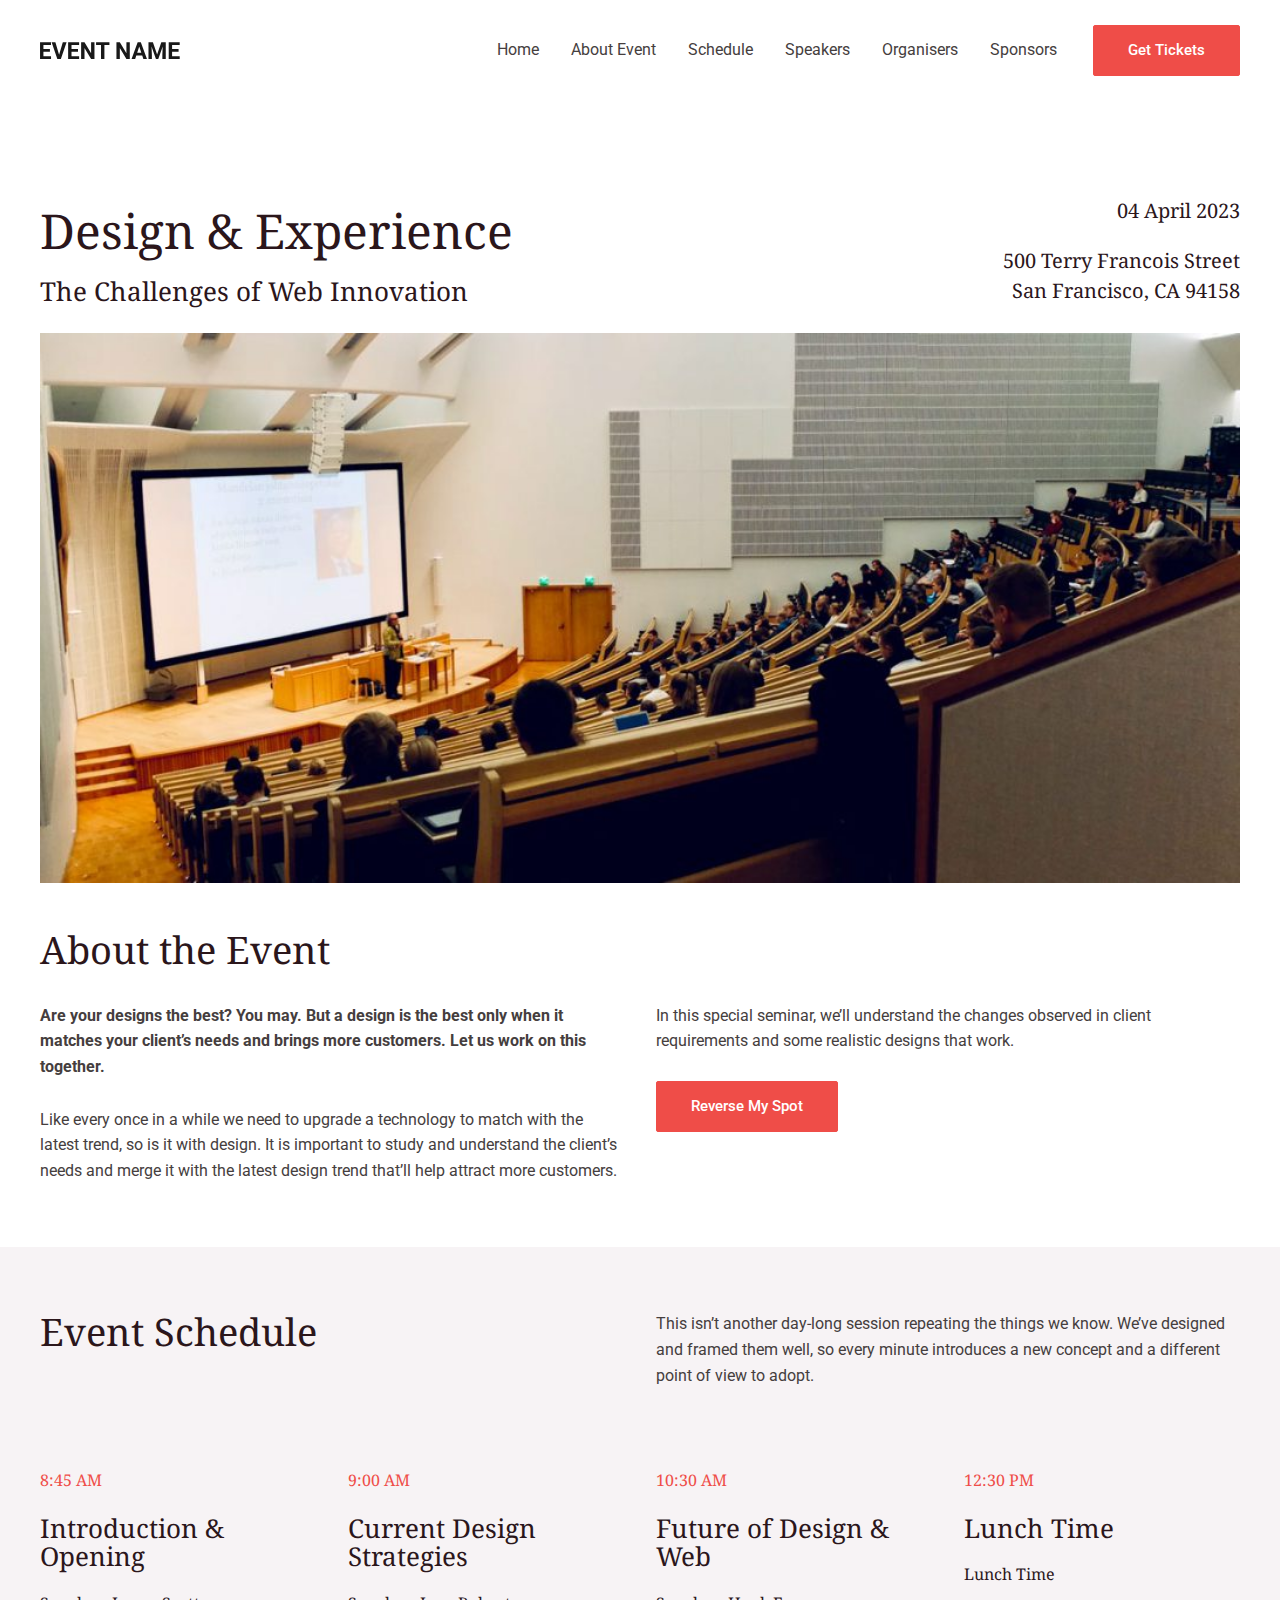
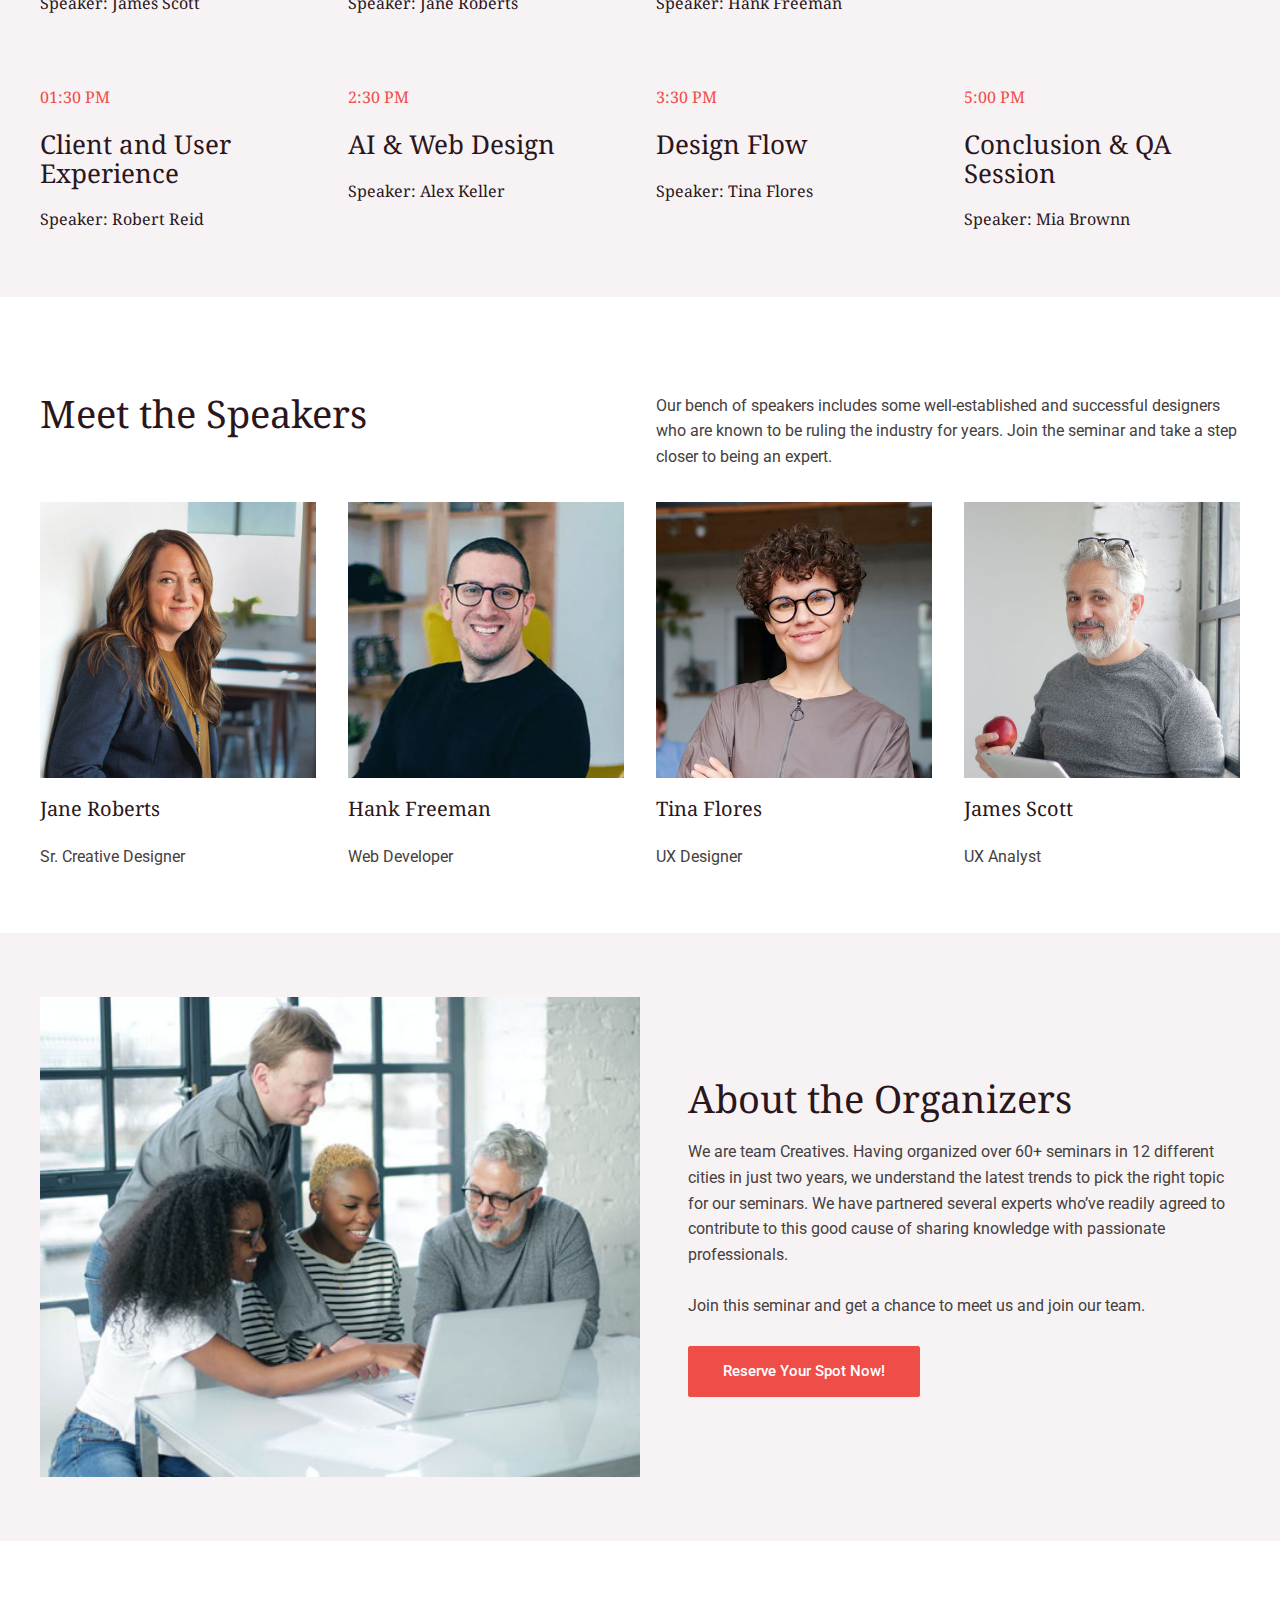
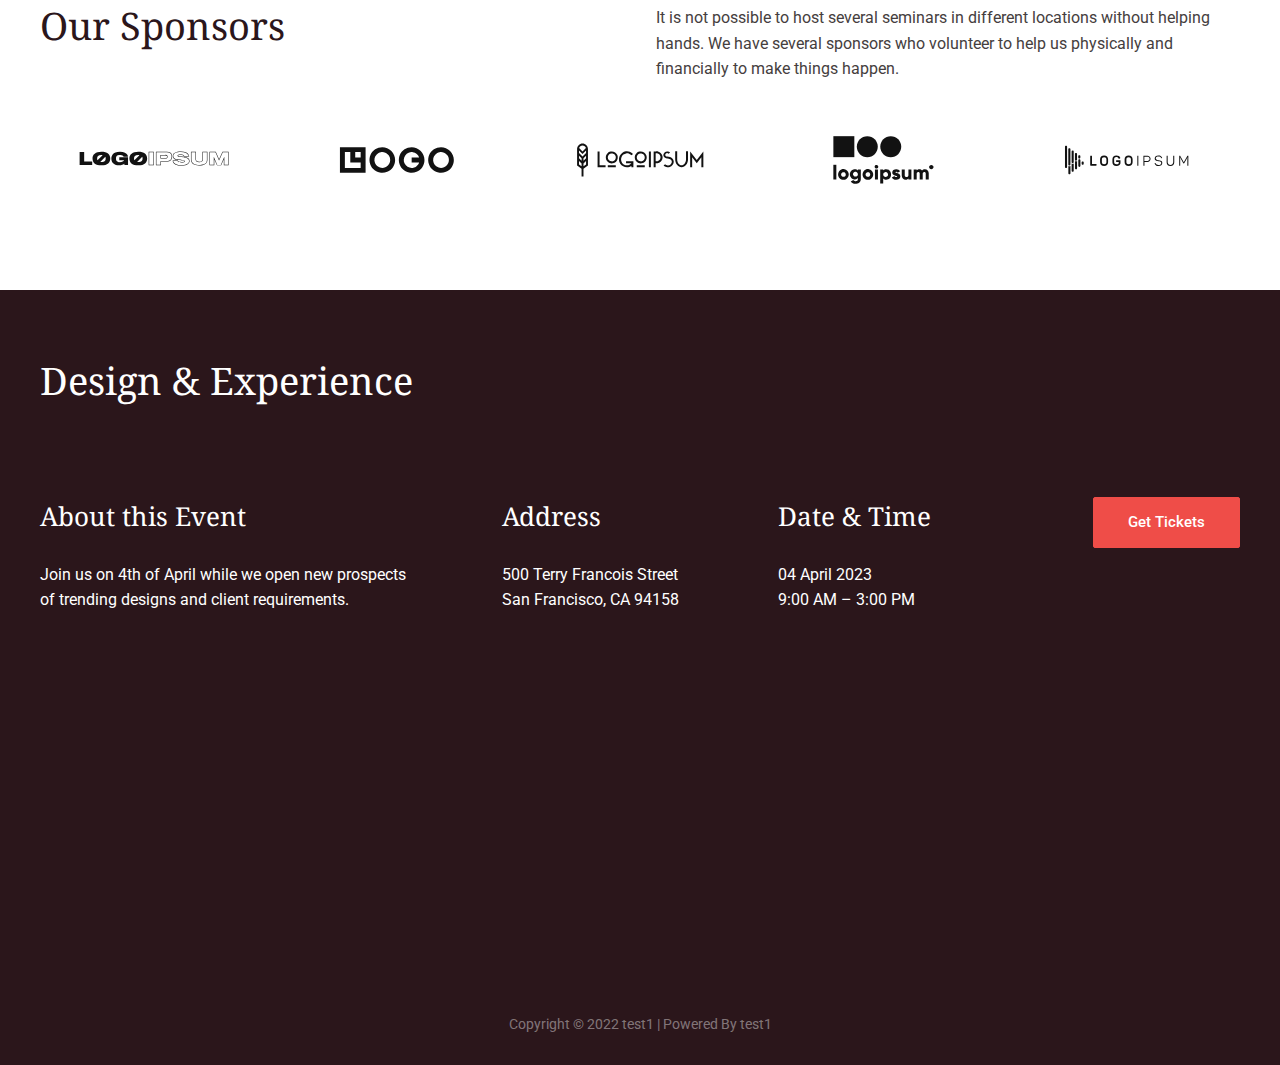
==== index.html @ 02862043 "CV page" ====
<!DOCTYPE html>
<html lang="zh-TW">
<head>
<meta charset="UTF-8">
<meta name="viewport" content="width=device-width, initial-scale=1">
<link rel="profile" href="https://gmpg.org/xfn/11">

<title>test1 &#8211; 全新的繁體中文 WordPress 網站</title>
<meta name="robots" content="max-image-preview:large">
<link rel="dns-prefetch" href="//fonts.googleapis.com">
<link rel="dns-prefetch" href="//s.w.org">
<link rel="alternate" type="application/rss+xml" title="訂閱《test1》&raquo; 資訊提供" href="https://aaanakin.github.io/CV/feed/">
<link rel="alternate" type="application/rss+xml" title="訂閱《test1》&raquo; 留言的資訊提供" href="https://aaanakin.github.io/CV/comments/feed/">
<script>
window._wpemojiSettings = {"baseUrl":"https:\/\/s.w.org\/images\/core\/emoji\/13.1.0\/72x72\/","ext":".png","svgUrl":"https:\/\/s.w.org\/images\/core\/emoji\/13.1.0\/svg\/","svgExt":".svg","source":{"concatemoji":"https:\/\/aaanakin.github.io\/CV\/wp-includes\/js\/wp-emoji-release.min.js?ver=5.9.3"}};
/*! This file is auto-generated */
!function(e,a,t){var n,r,o,i=a.createElement("canvas"),p=i.getContext&&i.getContext("2d");function s(e,t){var a=String.fromCharCode;p.clearRect(0,0,i.width,i.height),p.fillText(a.apply(this,e),0,0);e=i.toDataURL();return p.clearRect(0,0,i.width,i.height),p.fillText(a.apply(this,t),0,0),e===i.toDataURL()}function c(e){var t=a.createElement("script");t.src=e,t.defer=t.type="text/javascript",a.getElementsByTagName("head")[0].appendChild(t)}for(o=Array("flag","emoji"),t.supports={everything:!0,everythingExceptFlag:!0},r=0;r<o.length;r++)t.supports[o[r]]=function(e){if(!p||!p.fillText)return!1;switch(p.textBaseline="top",p.font="600 32px Arial",e){case"flag":return s([127987,65039,8205,9895,65039],[127987,65039,8203,9895,65039])?!1:!s([55356,56826,55356,56819],[55356,56826,8203,55356,56819])&&!s([55356,57332,56128,56423,56128,56418,56128,56421,56128,56430,56128,56423,56128,56447],[55356,57332,8203,56128,56423,8203,56128,56418,8203,56128,56421,8203,56128,56430,8203,56128,56423,8203,56128,56447]);case"emoji":return!s([10084,65039,8205,55357,56613],[10084,65039,8203,55357,56613])}return!1}(o[r]),t.supports.everything=t.supports.everything&&t.supports[o[r]],"flag"!==o[r]&&(t.supports.everythingExceptFlag=t.supports.everythingExceptFlag&&t.supports[o[r]]);t.supports.everythingExceptFlag=t.supports.everythingExceptFlag&&!t.supports.flag,t.DOMReady=!1,t.readyCallback=function(){t.DOMReady=!0},t.supports.everything||(n=function(){t.readyCallback()},a.addEventListener?(a.addEventListener("DOMContentLoaded",n,!1),e.addEventListener("load",n,!1)):(e.attachEvent("onload",n),a.attachEvent("onreadystatechange",function(){"complete"===a.readyState&&t.readyCallback()})),(n=t.source||{}).concatemoji?c(n.concatemoji):n.wpemoji&&n.twemoji&&(c(n.twemoji),c(n.wpemoji)))}(window,document,window._wpemojiSettings);
</script>
<style>img.wp-smiley,
img.emoji {
	display: inline !important;
	border: none !important;
	box-shadow: none !important;
	height: 1em !important;
	width: 1em !important;
	margin: 0 0.07em !important;
	vertical-align: -0.1em !important;
	background: none !important;
	padding: 0 !important;
}</style>
	<link rel="stylesheet" id="astra-theme-css-css" href="https://aaanakin.github.io/CV/wp-content/themes/astra/assets/css/minified/main.min.css?ver=3.7.9" media="all">
<style id="astra-theme-css-inline-css">html{font-size:100%;}a,.page-title{color:var(--ast-global-color-0);}a:hover,a:focus{color:var(--ast-global-color-1);}body,button,input,select,textarea,.ast-button,.ast-custom-button{font-family:'Roboto',sans-serif;font-weight:400;font-size:16px;font-size:1rem;line-height:1.6;}blockquote{color:var(--ast-global-color-3);}p,.entry-content p{margin-bottom:1.7em;}h1,.entry-content h1,h2,.entry-content h2,h3,.entry-content h3,h4,.entry-content h4,h5,.entry-content h5,h6,.entry-content h6,.site-title,.site-title a{font-family:'Noto Serif',serif;font-weight:400;}.site-title{font-size:26px;font-size:1.625rem;display:none;}header .custom-logo-link img{max-width:140px;}.astra-logo-svg{width:140px;}.ast-archive-description .ast-archive-title{font-size:40px;font-size:2.5rem;}.site-header .site-description{font-size:15px;font-size:0.9375rem;display:none;}.entry-title{font-size:30px;font-size:1.875rem;}h1,.entry-content h1{font-size:48px;font-size:3rem;font-family:'Noto Serif',serif;line-height:1.1;}h2,.entry-content h2{font-size:38px;font-size:2.375rem;font-family:'Noto Serif',serif;line-height:1.1;}h3,.entry-content h3{font-size:26px;font-size:1.625rem;font-family:'Noto Serif',serif;line-height:1.1;}h4,.entry-content h4{font-size:20px;font-size:1.25rem;font-family:'Noto Serif',serif;}h5,.entry-content h5{font-size:16px;font-size:1rem;font-family:'Noto Serif',serif;}h6,.entry-content h6{font-size:12px;font-size:0.75rem;font-family:'Noto Serif',serif;}.ast-single-post .entry-title,.page-title{font-size:30px;font-size:1.875rem;}::selection{background-color:var(--ast-global-color-0);color:#ffffff;}body,h1,.entry-title a,.entry-content h1,h2,.entry-content h2,h3,.entry-content h3,h4,.entry-content h4,h5,.entry-content h5,h6,.entry-content h6{color:var(--ast-global-color-3);}.tagcloud a:hover,.tagcloud a:focus,.tagcloud a.current-item{color:#ffffff;border-color:var(--ast-global-color-0);background-color:var(--ast-global-color-0);}input:focus,input[type="text"]:focus,input[type="email"]:focus,input[type="url"]:focus,input[type="password"]:focus,input[type="reset"]:focus,input[type="search"]:focus,textarea:focus{border-color:var(--ast-global-color-0);}input[type="radio"]:checked,input[type=reset],input[type="checkbox"]:checked,input[type="checkbox"]:hover:checked,input[type="checkbox"]:focus:checked,input[type=range]::-webkit-slider-thumb{border-color:var(--ast-global-color-0);background-color:var(--ast-global-color-0);box-shadow:none;}.site-footer a:hover + .post-count,.site-footer a:focus + .post-count{background:var(--ast-global-color-0);border-color:var(--ast-global-color-0);}.single .nav-links .nav-previous,.single .nav-links .nav-next{color:var(--ast-global-color-0);}.entry-meta,.entry-meta *{line-height:1.45;color:var(--ast-global-color-0);}.entry-meta a:hover,.entry-meta a:hover *,.entry-meta a:focus,.entry-meta a:focus *,.page-links > .page-link,.page-links .page-link:hover,.post-navigation a:hover{color:var(--ast-global-color-1);}#cat option,.secondary .calendar_wrap thead a,.secondary .calendar_wrap thead a:visited{color:var(--ast-global-color-0);}.secondary .calendar_wrap #today,.ast-progress-val span{background:var(--ast-global-color-0);}.secondary a:hover + .post-count,.secondary a:focus + .post-count{background:var(--ast-global-color-0);border-color:var(--ast-global-color-0);}.calendar_wrap #today > a{color:#ffffff;}.page-links .page-link,.single .post-navigation a{color:var(--ast-global-color-0);}.widget-title{font-size:22px;font-size:1.375rem;color:var(--ast-global-color-3);}.site-logo-img img{ transition:all 0.2s linear;}@media (max-width:921px){#ast-desktop-header{display:none;}}@media (min-width:921px){#ast-mobile-header{display:none;}}.wp-block-buttons.aligncenter{justify-content:center;}@media (min-width:1200px){.wp-block-group .has-background{padding:20px;}}@media (min-width:1200px){.ast-no-sidebar.ast-separate-container .entry-content .wp-block-group.alignwide,.ast-no-sidebar.ast-separate-container .entry-content .wp-block-cover.alignwide{margin-left:-20px;margin-right:-20px;padding-left:20px;padding-right:20px;}.ast-no-sidebar.ast-separate-container .entry-content .wp-block-cover.alignfull,.ast-no-sidebar.ast-separate-container .entry-content .wp-block-group.alignfull{margin-left:-6.67em;margin-right:-6.67em;padding-left:6.67em;padding-right:6.67em;}}@media (min-width:1200px){.wp-block-cover-image.alignwide .wp-block-cover__inner-container,.wp-block-cover.alignwide .wp-block-cover__inner-container,.wp-block-cover-image.alignfull .wp-block-cover__inner-container,.wp-block-cover.alignfull .wp-block-cover__inner-container{width:100%;}}.ast-plain-container.ast-no-sidebar #primary{margin-top:0;margin-bottom:0;}@media (max-width:921px){.ast-theme-transparent-header #primary,.ast-theme-transparent-header #secondary{padding:0;}}.wp-block-columns{margin-bottom:unset;}.wp-block-image.size-full{margin:2rem 0;}.wp-block-separator.has-background{padding:0;}.wp-block-gallery{margin-bottom:1.6em;}.wp-block-group{padding-top:4em;padding-bottom:4em;}.wp-block-group__inner-container .wp-block-columns:last-child,.wp-block-group__inner-container :last-child,.wp-block-table table{margin-bottom:0;}.blocks-gallery-grid{width:100%;}.wp-block-navigation-link__content{padding:5px 0;}.wp-block-group .wp-block-group .has-text-align-center,.wp-block-group .wp-block-column .has-text-align-center{max-width:100%;}.has-text-align-center{margin:0 auto;}@media (min-width:1200px){.wp-block-cover__inner-container,.alignwide .wp-block-group__inner-container,.alignfull .wp-block-group__inner-container{max-width:1200px;margin:0 auto;}.wp-block-group.alignnone,.wp-block-group.aligncenter,.wp-block-group.alignleft,.wp-block-group.alignright,.wp-block-group.alignwide,.wp-block-columns.alignwide{margin:2rem 0 1rem 0;}}@media (max-width:1200px){.wp-block-group{padding:3em;}.wp-block-group .wp-block-group{padding:1.5em;}.wp-block-columns,.wp-block-column{margin:1rem 0;}}@media (min-width:921px){.wp-block-columns .wp-block-group{padding:2em;}}@media (max-width:544px){.wp-block-cover-image .wp-block-cover__inner-container,.wp-block-cover .wp-block-cover__inner-container{width:unset;}.wp-block-cover,.wp-block-cover-image{padding:2em 0;}.wp-block-group,.wp-block-cover{padding:2em;}.wp-block-media-text__media img,.wp-block-media-text__media video{width:unset;max-width:100%;}.wp-block-media-text.has-background .wp-block-media-text__content{padding:1em;}}@media (max-width:921px){.ast-plain-container.ast-no-sidebar #primary{padding:0;}}@media (min-width:544px){.entry-content .wp-block-media-text.has-media-on-the-right .wp-block-media-text__content{padding:0 8% 0 0;}.entry-content .wp-block-media-text .wp-block-media-text__content{padding:0 0 0 8%;}.ast-plain-container .site-content .entry-content .has-custom-content-position.is-position-bottom-left > *,.ast-plain-container .site-content .entry-content .has-custom-content-position.is-position-bottom-right > *,.ast-plain-container .site-content .entry-content .has-custom-content-position.is-position-top-left > *,.ast-plain-container .site-content .entry-content .has-custom-content-position.is-position-top-right > *,.ast-plain-container .site-content .entry-content .has-custom-content-position.is-position-center-right > *,.ast-plain-container .site-content .entry-content .has-custom-content-position.is-position-center-left > *{margin:0;}}@media (max-width:544px){.entry-content .wp-block-media-text .wp-block-media-text__content{padding:8% 0;}.wp-block-media-text .wp-block-media-text__media img{width:auto;max-width:100%;}}.wp-block-button.is-style-outline .wp-block-button__link{border-color:var(--ast-global-color-0);border-top-width:1px;border-right-width:1px;border-bottom-width:1px;border-left-width:1px;}.wp-block-button.is-style-outline > .wp-block-button__link:not(.has-text-color),.wp-block-button.wp-block-button__link.is-style-outline:not(.has-text-color){color:var(--ast-global-color-0);}.wp-block-button.is-style-outline .wp-block-button__link:hover,.wp-block-button.is-style-outline .wp-block-button__link:focus{color:var(--ast-global-color-5) !important;background-color:var(--ast-global-color-1);border-color:var(--ast-global-color-1);}.post-page-numbers.current .page-link,.ast-pagination .page-numbers.current{color:#ffffff;border-color:var(--ast-global-color-0);background-color:var(--ast-global-color-0);border-radius:2px;}@media (min-width:544px){.entry-content > .alignleft{margin-right:20px;}.entry-content > .alignright{margin-left:20px;}}.wp-block-button.is-style-outline .wp-block-button__link{border-top-width:1px;border-right-width:1px;border-bottom-width:1px;border-left-width:1px;}@media (max-width:921px){.ast-separate-container .ast-article-post,.ast-separate-container .ast-article-single{padding:1.5em 2.14em;}.ast-separate-container #primary,.ast-separate-container #secondary{padding:1.5em 0;}#primary,#secondary{padding:1.5em 0;margin:0;}.ast-left-sidebar #content > .ast-container{display:flex;flex-direction:column-reverse;width:100%;}.ast-author-box img.avatar{margin:20px 0 0 0;}}@media (min-width:922px){.ast-separate-container.ast-right-sidebar #primary,.ast-separate-container.ast-left-sidebar #primary{border:0;}.search-no-results.ast-separate-container #primary{margin-bottom:4em;}}.wp-block-button .wp-block-button__link{color:var(--ast-global-color-5);}.wp-block-button .wp-block-button__link:hover,.wp-block-button .wp-block-button__link:focus{color:var(--ast-global-color-5);background-color:var(--ast-global-color-1);border-color:var(--ast-global-color-1);}.elementor-widget-heading h1.elementor-heading-title{line-height:1.1;}.elementor-widget-heading h2.elementor-heading-title{line-height:1.1;}.elementor-widget-heading h3.elementor-heading-title{line-height:1.1;}.wp-block-button .wp-block-button__link{border-style:solid;border-top-width:1px;border-right-width:1px;border-left-width:1px;border-bottom-width:1px;border-color:var(--ast-global-color-0);background-color:var(--ast-global-color-0);color:var(--ast-global-color-5);font-family:inherit;font-weight:500;line-height:1;text-transform:capitalize;font-size:15px;font-size:0.9375rem;border-radius:2px;}.wp-block-buttons .wp-block-button .wp-block-button__link{padding-top:17px;padding-right:34px;padding-bottom:17px;padding-left:34px;}.menu-toggle,button,.ast-button,.ast-custom-button,.button,input#submit,input[type="button"],input[type="submit"],input[type="reset"]{border-style:solid;border-top-width:1px;border-right-width:1px;border-left-width:1px;border-bottom-width:1px;color:var(--ast-global-color-5);border-color:var(--ast-global-color-0);background-color:var(--ast-global-color-0);border-radius:2px;padding-top:17px;padding-right:34px;padding-bottom:17px;padding-left:34px;font-family:inherit;font-weight:500;font-size:15px;font-size:0.9375rem;line-height:1;text-transform:capitalize;}button:focus,.menu-toggle:hover,button:hover,.ast-button:hover,.ast-custom-button:hover .button:hover,.ast-custom-button:hover ,input[type=reset]:hover,input[type=reset]:focus,input#submit:hover,input#submit:focus,input[type="button"]:hover,input[type="button"]:focus,input[type="submit"]:hover,input[type="submit"]:focus{color:var(--ast-global-color-5);background-color:var(--ast-global-color-1);border-color:var(--ast-global-color-1);}@media (min-width:544px){.ast-container{max-width:100%;}}@media (max-width:544px){.ast-separate-container .ast-article-post,.ast-separate-container .ast-article-single,.ast-separate-container .comments-title,.ast-separate-container .ast-archive-description{padding:1.5em 1em;}.ast-separate-container #content .ast-container{padding-left:0.54em;padding-right:0.54em;}.ast-separate-container .ast-comment-list li.depth-1{padding:1.5em 1em;margin-bottom:1.5em;}.ast-separate-container .ast-comment-list .bypostauthor{padding:.5em;}.ast-search-menu-icon.ast-dropdown-active .search-field{width:170px;}}@media (max-width:921px){.ast-mobile-header-stack .main-header-bar .ast-search-menu-icon{display:inline-block;}.ast-header-break-point.ast-header-custom-item-outside .ast-mobile-header-stack .main-header-bar .ast-search-icon{margin:0;}.ast-comment-avatar-wrap img{max-width:2.5em;}.ast-separate-container .ast-comment-list li.depth-1{padding:1.5em 2.14em;}.ast-separate-container .comment-respond{padding:2em 2.14em;}.ast-comment-meta{padding:0 1.8888em 1.3333em;}}body,.ast-separate-container{background-color:var(--ast-global-color-4);;background-image:none;;}.ast-no-sidebar.ast-separate-container .entry-content .alignfull {margin-left: -6.67em;margin-right: -6.67em;width: auto;}@media (max-width: 1200px) {.ast-no-sidebar.ast-separate-container .entry-content .alignfull {margin-left: -2.4em;margin-right: -2.4em;}}@media (max-width: 768px) {.ast-no-sidebar.ast-separate-container .entry-content .alignfull {margin-left: -2.14em;margin-right: -2.14em;}}@media (max-width: 544px) {.ast-no-sidebar.ast-separate-container .entry-content .alignfull {margin-left: -1em;margin-right: -1em;}}.ast-no-sidebar.ast-separate-container .entry-content .alignwide {margin-left: -20px;margin-right: -20px;}.ast-no-sidebar.ast-separate-container .entry-content .wp-block-column .alignfull,.ast-no-sidebar.ast-separate-container .entry-content .wp-block-column .alignwide {margin-left: auto;margin-right: auto;width: 100%;}@media (max-width:921px){.site-title{display:none;}.ast-archive-description .ast-archive-title{font-size:40px;}.site-header .site-description{display:none;}.entry-title{font-size:30px;}h1,.entry-content h1{font-size:30px;}h2,.entry-content h2{font-size:25px;}h3,.entry-content h3{font-size:20px;}.ast-single-post .entry-title,.page-title{font-size:30px;}}@media (max-width:544px){.site-title{display:none;}.ast-archive-description .ast-archive-title{font-size:40px;}.site-header .site-description{display:none;}.entry-title{font-size:30px;}h1,.entry-content h1{font-size:30px;}h2,.entry-content h2{font-size:25px;}h3,.entry-content h3{font-size:20px;}.ast-single-post .entry-title,.page-title{font-size:30px;}header .custom-logo-link img,.ast-header-break-point .site-branding img,.ast-header-break-point .custom-logo-link img{max-width:125px;}.astra-logo-svg{width:125px;}.ast-header-break-point .site-logo-img .custom-mobile-logo-link img{max-width:125px;}}@media (max-width:921px){html{font-size:91.2%;}}@media (max-width:544px){html{font-size:91.2%;}}@media (min-width:922px){.ast-container{max-width:1240px;}}@media (min-width:922px){.site-content .ast-container{display:flex;}}@media (max-width:921px){.site-content .ast-container{flex-direction:column;}}@media (min-width:922px){.main-header-menu .sub-menu .menu-item.ast-left-align-sub-menu:hover > .sub-menu,.main-header-menu .sub-menu .menu-item.ast-left-align-sub-menu.focus > .sub-menu{margin-left:-0px;}}.footer-widget-area[data-section^="section-fb-html-"] .ast-builder-html-element{text-align:center;}blockquote {padding: 1.2em;}:root .has-ast-global-color-0-color{color:var(--ast-global-color-0);}:root .has-ast-global-color-0-background-color{background-color:var(--ast-global-color-0);}:root .wp-block-button .has-ast-global-color-0-color{color:var(--ast-global-color-0);}:root .wp-block-button .has-ast-global-color-0-background-color{background-color:var(--ast-global-color-0);}:root .has-ast-global-color-1-color{color:var(--ast-global-color-1);}:root .has-ast-global-color-1-background-color{background-color:var(--ast-global-color-1);}:root .wp-block-button .has-ast-global-color-1-color{color:var(--ast-global-color-1);}:root .wp-block-button .has-ast-global-color-1-background-color{background-color:var(--ast-global-color-1);}:root .has-ast-global-color-2-color{color:var(--ast-global-color-2);}:root .has-ast-global-color-2-background-color{background-color:var(--ast-global-color-2);}:root .wp-block-button .has-ast-global-color-2-color{color:var(--ast-global-color-2);}:root .wp-block-button .has-ast-global-color-2-background-color{background-color:var(--ast-global-color-2);}:root .has-ast-global-color-3-color{color:var(--ast-global-color-3);}:root .has-ast-global-color-3-background-color{background-color:var(--ast-global-color-3);}:root .wp-block-button .has-ast-global-color-3-color{color:var(--ast-global-color-3);}:root .wp-block-button .has-ast-global-color-3-background-color{background-color:var(--ast-global-color-3);}:root .has-ast-global-color-4-color{color:var(--ast-global-color-4);}:root .has-ast-global-color-4-background-color{background-color:var(--ast-global-color-4);}:root .wp-block-button .has-ast-global-color-4-color{color:var(--ast-global-color-4);}:root .wp-block-button .has-ast-global-color-4-background-color{background-color:var(--ast-global-color-4);}:root .has-ast-global-color-5-color{color:var(--ast-global-color-5);}:root .has-ast-global-color-5-background-color{background-color:var(--ast-global-color-5);}:root .wp-block-button .has-ast-global-color-5-color{color:var(--ast-global-color-5);}:root .wp-block-button .has-ast-global-color-5-background-color{background-color:var(--ast-global-color-5);}:root .has-ast-global-color-6-color{color:var(--ast-global-color-6);}:root .has-ast-global-color-6-background-color{background-color:var(--ast-global-color-6);}:root .wp-block-button .has-ast-global-color-6-color{color:var(--ast-global-color-6);}:root .wp-block-button .has-ast-global-color-6-background-color{background-color:var(--ast-global-color-6);}:root .has-ast-global-color-7-color{color:var(--ast-global-color-7);}:root .has-ast-global-color-7-background-color{background-color:var(--ast-global-color-7);}:root .wp-block-button .has-ast-global-color-7-color{color:var(--ast-global-color-7);}:root .wp-block-button .has-ast-global-color-7-background-color{background-color:var(--ast-global-color-7);}:root .has-ast-global-color-8-color{color:var(--ast-global-color-8);}:root .has-ast-global-color-8-background-color{background-color:var(--ast-global-color-8);}:root .wp-block-button .has-ast-global-color-8-color{color:var(--ast-global-color-8);}:root .wp-block-button .has-ast-global-color-8-background-color{background-color:var(--ast-global-color-8);}:root{--ast-global-color-0:#EF4D48;--ast-global-color-1:#D90700;--ast-global-color-2:#2B161B;--ast-global-color-3:#453E3E;--ast-global-color-4:#F7F3F5;--ast-global-color-5:#FFFFFF;--ast-global-color-6:#000000;--ast-global-color-7:#4B4F58;--ast-global-color-8:#F6F7F8;}.ast-breadcrumbs .trail-browse,.ast-breadcrumbs .trail-items,.ast-breadcrumbs .trail-items li{display:inline-block;margin:0;padding:0;border:none;background:inherit;text-indent:0;}.ast-breadcrumbs .trail-browse{font-size:inherit;font-style:inherit;font-weight:inherit;color:inherit;}.ast-breadcrumbs .trail-items{list-style:none;}.trail-items li::after{padding:0 0.3em;content:"\00bb";}.trail-items li:last-of-type::after{display:none;}h1,.entry-content h1,h2,.entry-content h2,h3,.entry-content h3,h4,.entry-content h4,h5,.entry-content h5,h6,.entry-content h6{color:var(--ast-global-color-2);}@media (max-width:921px){.ast-builder-grid-row-container.ast-builder-grid-row-tablet-3-firstrow .ast-builder-grid-row > *:first-child,.ast-builder-grid-row-container.ast-builder-grid-row-tablet-3-lastrow .ast-builder-grid-row > *:last-child{grid-column:1 / -1;}}@media (max-width:544px){.ast-builder-grid-row-container.ast-builder-grid-row-mobile-3-firstrow .ast-builder-grid-row > *:first-child,.ast-builder-grid-row-container.ast-builder-grid-row-mobile-3-lastrow .ast-builder-grid-row > *:last-child{grid-column:1 / -1;}}.ast-builder-layout-element[data-section="title_tagline"]{display:flex;}@media (max-width:921px){.ast-header-break-point .ast-builder-layout-element[data-section="title_tagline"]{display:flex;}}@media (max-width:544px){.ast-header-break-point .ast-builder-layout-element[data-section="title_tagline"]{display:flex;}}[data-section*="section-hb-button-"] .menu-link{display:none;}.ast-header-button-1[data-section="section-hb-button-1"]{display:flex;}@media (max-width:921px){.ast-header-break-point .ast-header-button-1[data-section="section-hb-button-1"]{display:flex;}}@media (max-width:544px){.ast-header-break-point .ast-header-button-1[data-section="section-hb-button-1"]{display:flex;}}.ast-builder-menu-1{font-family:inherit;font-weight:inherit;}.ast-builder-menu-1 .menu-item > .menu-link{color:var(--ast-global-color-3);}.ast-builder-menu-1 .menu-item > .ast-menu-toggle{color:var(--ast-global-color-3);}.ast-builder-menu-1 .menu-item:hover > .menu-link,.ast-builder-menu-1 .inline-on-mobile .menu-item:hover > .ast-menu-toggle{color:var(--ast-global-color-0);}.ast-builder-menu-1 .menu-item:hover > .ast-menu-toggle{color:var(--ast-global-color-0);}.ast-builder-menu-1 .menu-item.current-menu-item > .menu-link,.ast-builder-menu-1 .inline-on-mobile .menu-item.current-menu-item > .ast-menu-toggle,.ast-builder-menu-1 .current-menu-ancestor > .menu-link{color:var(--ast-global-color-0);}.ast-builder-menu-1 .menu-item.current-menu-item > .ast-menu-toggle{color:var(--ast-global-color-0);}.ast-builder-menu-1 .sub-menu,.ast-builder-menu-1 .inline-on-mobile .sub-menu{border-top-width:2px;border-bottom-width:0;border-right-width:0;border-left-width:0;border-color:var(--ast-global-color-0);border-style:solid;border-radius:0;}.ast-builder-menu-1 .main-header-menu > .menu-item > .sub-menu,.ast-builder-menu-1 .main-header-menu > .menu-item > .astra-full-megamenu-wrapper{margin-top:0;}.ast-desktop .ast-builder-menu-1 .main-header-menu > .menu-item > .sub-menu:before,.ast-desktop .ast-builder-menu-1 .main-header-menu > .menu-item > .astra-full-megamenu-wrapper:before{height:calc( 0px + 5px );}.ast-desktop .ast-builder-menu-1 .menu-item .sub-menu .menu-link{border-style:none;}@media (max-width:921px){.ast-header-break-point .ast-builder-menu-1 .menu-item.menu-item-has-children > .ast-menu-toggle{top:0;}.ast-builder-menu-1 .menu-item-has-children > .menu-link:after{content:unset;}}@media (max-width:544px){.ast-header-break-point .ast-builder-menu-1 .menu-item.menu-item-has-children > .ast-menu-toggle{top:0;}}.ast-builder-menu-1{display:flex;}@media (max-width:921px){.ast-header-break-point .ast-builder-menu-1{display:flex;}}@media (max-width:544px){.ast-header-break-point .ast-builder-menu-1{display:flex;}}.site-below-footer-wrap{padding-top:20px;padding-bottom:20px;}.site-below-footer-wrap[data-section="section-below-footer-builder"]{background-color:;;background-image:none;;min-height:80px;}.site-below-footer-wrap[data-section="section-below-footer-builder"] .ast-builder-grid-row{max-width:1200px;margin-left:auto;margin-right:auto;}.site-below-footer-wrap[data-section="section-below-footer-builder"] .ast-builder-grid-row,.site-below-footer-wrap[data-section="section-below-footer-builder"] .site-footer-section{align-items:flex-start;}.site-below-footer-wrap[data-section="section-below-footer-builder"].ast-footer-row-inline .site-footer-section{display:flex;margin-bottom:0;}.ast-builder-grid-row-full .ast-builder-grid-row{grid-template-columns:1fr;}@media (max-width:921px){.site-below-footer-wrap[data-section="section-below-footer-builder"].ast-footer-row-tablet-inline .site-footer-section{display:flex;margin-bottom:0;}.site-below-footer-wrap[data-section="section-below-footer-builder"].ast-footer-row-tablet-stack .site-footer-section{display:block;margin-bottom:10px;}.ast-builder-grid-row-container.ast-builder-grid-row-tablet-full .ast-builder-grid-row{grid-template-columns:1fr;}}@media (max-width:544px){.site-below-footer-wrap[data-section="section-below-footer-builder"].ast-footer-row-mobile-inline .site-footer-section{display:flex;margin-bottom:0;}.site-below-footer-wrap[data-section="section-below-footer-builder"].ast-footer-row-mobile-stack .site-footer-section{display:block;margin-bottom:10px;}.ast-builder-grid-row-container.ast-builder-grid-row-mobile-full .ast-builder-grid-row{grid-template-columns:1fr;}}.site-below-footer-wrap[data-section="section-below-footer-builder"]{padding-top:0px;padding-bottom:30px;padding-left:0px;padding-right:0px;}@media (max-width:544px){.site-below-footer-wrap[data-section="section-below-footer-builder"]{padding-top:0px;padding-bottom:20px;padding-left:20px;padding-right:20px;}}.site-below-footer-wrap[data-section="section-below-footer-builder"]{display:grid;}@media (max-width:921px){.ast-header-break-point .site-below-footer-wrap[data-section="section-below-footer-builder"]{display:grid;}}@media (max-width:544px){.ast-header-break-point .site-below-footer-wrap[data-section="section-below-footer-builder"]{display:grid;}}.ast-builder-html-element img.alignnone{display:inline-block;}.ast-builder-html-element p:first-child{margin-top:0;}.ast-builder-html-element p:last-child{margin-bottom:0;}.ast-header-break-point .main-header-bar .ast-builder-html-element{line-height:1.85714285714286;}.footer-widget-area[data-section="section-fb-html-1"] .ast-builder-html-element{color:#ffffff;}.footer-widget-area[data-section="section-fb-html-1"]{display:block;}@media (max-width:921px){.ast-header-break-point .footer-widget-area[data-section="section-fb-html-1"]{display:block;}}@media (max-width:544px){.ast-header-break-point .footer-widget-area[data-section="section-fb-html-1"]{display:block;}}.footer-widget-area[data-section="section-fb-html-2"]{margin-top:0px;margin-bottom:0px;margin-left:0px;margin-right:0px;}.footer-widget-area[data-section="section-fb-html-2"]{display:block;}@media (max-width:921px){.ast-header-break-point .footer-widget-area[data-section="section-fb-html-2"]{display:block;}}@media (max-width:544px){.ast-header-break-point .footer-widget-area[data-section="section-fb-html-2"]{display:block;}}.footer-widget-area[data-section="section-fb-html-1"] .ast-builder-html-element{text-align:left;}@media (max-width:921px){.footer-widget-area[data-section="section-fb-html-1"] .ast-builder-html-element{text-align:center;}}@media (max-width:544px){.footer-widget-area[data-section="section-fb-html-1"] .ast-builder-html-element{text-align:center;}}.footer-widget-area[data-section="section-fb-html-2"] .ast-builder-html-element{text-align:center;}@media (max-width:921px){.footer-widget-area[data-section="section-fb-html-2"] .ast-builder-html-element{text-align:center;}}@media (max-width:544px){.footer-widget-area[data-section="section-fb-html-2"] .ast-builder-html-element{text-align:center;}}.ast-footer-copyright{text-align:center;}.ast-footer-copyright {color:rgba(255,255,255,0.42);margin-top:10px;}@media (max-width:921px){.ast-footer-copyright{text-align:center;}}@media (max-width:544px){.ast-footer-copyright{text-align:center;}.ast-footer-copyright {margin-bottom:0px;}}.ast-footer-copyright {font-size:14px;font-size:0.875rem;}.ast-footer-copyright.ast-builder-layout-element{display:flex;}@media (max-width:921px){.ast-header-break-point .ast-footer-copyright.ast-builder-layout-element{display:flex;}}@media (max-width:544px){.ast-header-break-point .ast-footer-copyright.ast-builder-layout-element{display:flex;}}.site-above-footer-wrap{padding-top:20px;padding-bottom:20px;}.site-above-footer-wrap[data-section="section-above-footer-builder"]{background-color:;;background-image:none;;min-height:60px;}.site-above-footer-wrap[data-section="section-above-footer-builder"] .ast-builder-grid-row{max-width:1200px;margin-left:auto;margin-right:auto;}.site-above-footer-wrap[data-section="section-above-footer-builder"] .ast-builder-grid-row,.site-above-footer-wrap[data-section="section-above-footer-builder"] .site-footer-section{align-items:flex-start;}.site-above-footer-wrap[data-section="section-above-footer-builder"].ast-footer-row-inline .site-footer-section{display:flex;margin-bottom:0;}.ast-builder-grid-row-full .ast-builder-grid-row{grid-template-columns:1fr;}@media (max-width:921px){.site-above-footer-wrap[data-section="section-above-footer-builder"].ast-footer-row-tablet-inline .site-footer-section{display:flex;margin-bottom:0;}.site-above-footer-wrap[data-section="section-above-footer-builder"].ast-footer-row-tablet-stack .site-footer-section{display:block;margin-bottom:10px;}.ast-builder-grid-row-container.ast-builder-grid-row-tablet-full .ast-builder-grid-row{grid-template-columns:1fr;}}@media (max-width:544px){.site-above-footer-wrap[data-section="section-above-footer-builder"].ast-footer-row-mobile-inline .site-footer-section{display:flex;margin-bottom:0;}.site-above-footer-wrap[data-section="section-above-footer-builder"].ast-footer-row-mobile-stack .site-footer-section{display:block;margin-bottom:10px;}.ast-builder-grid-row-container.ast-builder-grid-row-mobile-full .ast-builder-grid-row{grid-template-columns:1fr;}}.site-above-footer-wrap[data-section="section-above-footer-builder"]{padding-top:70px;padding-bottom:50px;}@media (max-width:544px){.site-above-footer-wrap[data-section="section-above-footer-builder"]{padding-bottom:0px;padding-left:20px;padding-right:20px;}}.site-above-footer-wrap[data-section="section-above-footer-builder"]{display:grid;}@media (max-width:921px){.ast-header-break-point .site-above-footer-wrap[data-section="section-above-footer-builder"]{display:grid;}}@media (max-width:544px){.ast-header-break-point .site-above-footer-wrap[data-section="section-above-footer-builder"]{display:grid;}}.site-footer{background-color:var(--ast-global-color-2);;background-image:none;;}.ast-hfb-header .site-footer{padding-top:0px;}.site-primary-footer-wrap{padding-top:45px;padding-bottom:45px;}.site-primary-footer-wrap[data-section="section-primary-footer-builder"]{background-color:;;background-image:none;;}.site-primary-footer-wrap[data-section="section-primary-footer-builder"] .ast-builder-grid-row{grid-column-gap:90px;max-width:1200px;margin-left:auto;margin-right:auto;}.site-primary-footer-wrap[data-section="section-primary-footer-builder"] .ast-builder-grid-row,.site-primary-footer-wrap[data-section="section-primary-footer-builder"] .site-footer-section{align-items:flex-start;}.site-primary-footer-wrap[data-section="section-primary-footer-builder"].ast-footer-row-inline .site-footer-section{display:flex;margin-bottom:0;}.ast-builder-grid-row-4-lheavy .ast-builder-grid-row{grid-template-columns:2fr 1fr 1fr 1fr;}@media (max-width:921px){.site-primary-footer-wrap[data-section="section-primary-footer-builder"].ast-footer-row-tablet-inline .site-footer-section{display:flex;margin-bottom:0;}.site-primary-footer-wrap[data-section="section-primary-footer-builder"].ast-footer-row-tablet-stack .site-footer-section{display:block;margin-bottom:10px;}.ast-builder-grid-row-container.ast-builder-grid-row-tablet-2-equal .ast-builder-grid-row{grid-template-columns:repeat( 2,1fr );}}@media (max-width:544px){.site-primary-footer-wrap[data-section="section-primary-footer-builder"].ast-footer-row-mobile-inline .site-footer-section{display:flex;margin-bottom:0;}.site-primary-footer-wrap[data-section="section-primary-footer-builder"].ast-footer-row-mobile-stack .site-footer-section{display:block;margin-bottom:10px;}.ast-builder-grid-row-container.ast-builder-grid-row-mobile-full .ast-builder-grid-row{grid-template-columns:1fr;}}@media (max-width:544px){.site-primary-footer-wrap[data-section="section-primary-footer-builder"]{padding-left:20px;padding-right:20px;}}.site-primary-footer-wrap[data-section="section-primary-footer-builder"]{display:grid;}@media (max-width:921px){.ast-header-break-point .site-primary-footer-wrap[data-section="section-primary-footer-builder"]{display:grid;}}@media (max-width:544px){.ast-header-break-point .site-primary-footer-wrap[data-section="section-primary-footer-builder"]{display:grid;}}.footer-widget-area[data-section="sidebar-widgets-footer-widget-1"].footer-widget-area-inner{text-align:left;}@media (max-width:921px){.footer-widget-area[data-section="sidebar-widgets-footer-widget-1"].footer-widget-area-inner{text-align:center;}}@media (max-width:544px){.footer-widget-area[data-section="sidebar-widgets-footer-widget-1"].footer-widget-area-inner{text-align:center;}}.footer-widget-area[data-section="sidebar-widgets-footer-widget-1"].footer-widget-area-inner{color:#ffffff;}.footer-widget-area[data-section="sidebar-widgets-footer-widget-1"] .widget-title{color:#ffffff;font-size:26px;font-size:1.625rem;}.footer-widget-area[data-section="sidebar-widgets-footer-widget-1"]{display:block;}@media (max-width:921px){.ast-header-break-point .footer-widget-area[data-section="sidebar-widgets-footer-widget-1"]{display:block;}}@media (max-width:544px){.ast-header-break-point .footer-widget-area[data-section="sidebar-widgets-footer-widget-1"]{display:block;}}.footer-widget-area[data-section="sidebar-widgets-footer-widget-2"].footer-widget-area-inner{color:#ffffff;}.footer-widget-area[data-section="sidebar-widgets-footer-widget-2"] .widget-title{color:#ffffff;font-size:26px;font-size:1.625rem;}.footer-widget-area[data-section="sidebar-widgets-footer-widget-2"]{display:block;}@media (max-width:921px){.ast-header-break-point .footer-widget-area[data-section="sidebar-widgets-footer-widget-2"]{display:block;}}@media (max-width:544px){.ast-header-break-point .footer-widget-area[data-section="sidebar-widgets-footer-widget-2"]{display:block;}}.footer-widget-area[data-section="sidebar-widgets-footer-widget-3"].footer-widget-area-inner{color:#ffffff;}.footer-widget-area[data-section="sidebar-widgets-footer-widget-3"] .widget-title{color:#ffffff;font-size:26px;font-size:1.625rem;}.footer-widget-area[data-section="sidebar-widgets-footer-widget-3"]{display:block;}@media (max-width:921px){.ast-header-break-point .footer-widget-area[data-section="sidebar-widgets-footer-widget-3"]{display:block;}}@media (max-width:544px){.ast-header-break-point .footer-widget-area[data-section="sidebar-widgets-footer-widget-3"]{display:block;}}.footer-widget-area[data-section="sidebar-widgets-footer-widget-4"].footer-widget-area-inner a{color:#ffffff;}.footer-widget-area[data-section="sidebar-widgets-footer-widget-4"]{display:block;}@media (max-width:921px){.ast-header-break-point .footer-widget-area[data-section="sidebar-widgets-footer-widget-4"]{display:block;}}@media (max-width:544px){.ast-header-break-point .footer-widget-area[data-section="sidebar-widgets-footer-widget-4"]{display:block;}}.footer-widget-area[data-section="sidebar-widgets-footer-widget-2"].footer-widget-area-inner{text-align:left;}@media (max-width:921px){.footer-widget-area[data-section="sidebar-widgets-footer-widget-2"].footer-widget-area-inner{text-align:center;}}@media (max-width:544px){.footer-widget-area[data-section="sidebar-widgets-footer-widget-2"].footer-widget-area-inner{text-align:center;}}.footer-widget-area[data-section="sidebar-widgets-footer-widget-1"].footer-widget-area-inner{color:#ffffff;}.footer-widget-area[data-section="sidebar-widgets-footer-widget-1"] .widget-title{color:#ffffff;font-size:26px;font-size:1.625rem;}.footer-widget-area[data-section="sidebar-widgets-footer-widget-1"]{display:block;}@media (max-width:921px){.ast-header-break-point .footer-widget-area[data-section="sidebar-widgets-footer-widget-1"]{display:block;}}@media (max-width:544px){.ast-header-break-point .footer-widget-area[data-section="sidebar-widgets-footer-widget-1"]{display:block;}}.footer-widget-area[data-section="sidebar-widgets-footer-widget-2"].footer-widget-area-inner{color:#ffffff;}.footer-widget-area[data-section="sidebar-widgets-footer-widget-2"] .widget-title{color:#ffffff;font-size:26px;font-size:1.625rem;}.footer-widget-area[data-section="sidebar-widgets-footer-widget-2"]{display:block;}@media (max-width:921px){.ast-header-break-point .footer-widget-area[data-section="sidebar-widgets-footer-widget-2"]{display:block;}}@media (max-width:544px){.ast-header-break-point .footer-widget-area[data-section="sidebar-widgets-footer-widget-2"]{display:block;}}.footer-widget-area[data-section="sidebar-widgets-footer-widget-3"].footer-widget-area-inner{color:#ffffff;}.footer-widget-area[data-section="sidebar-widgets-footer-widget-3"] .widget-title{color:#ffffff;font-size:26px;font-size:1.625rem;}.footer-widget-area[data-section="sidebar-widgets-footer-widget-3"]{display:block;}@media (max-width:921px){.ast-header-break-point .footer-widget-area[data-section="sidebar-widgets-footer-widget-3"]{display:block;}}@media (max-width:544px){.ast-header-break-point .footer-widget-area[data-section="sidebar-widgets-footer-widget-3"]{display:block;}}.footer-widget-area[data-section="sidebar-widgets-footer-widget-4"].footer-widget-area-inner a{color:#ffffff;}.footer-widget-area[data-section="sidebar-widgets-footer-widget-4"]{display:block;}@media (max-width:921px){.ast-header-break-point .footer-widget-area[data-section="sidebar-widgets-footer-widget-4"]{display:block;}}@media (max-width:544px){.ast-header-break-point .footer-widget-area[data-section="sidebar-widgets-footer-widget-4"]{display:block;}}.footer-widget-area[data-section="sidebar-widgets-footer-widget-3"].footer-widget-area-inner{text-align:left;}@media (max-width:921px){.footer-widget-area[data-section="sidebar-widgets-footer-widget-3"].footer-widget-area-inner{text-align:center;}}@media (max-width:544px){.footer-widget-area[data-section="sidebar-widgets-footer-widget-3"].footer-widget-area-inner{text-align:center;}}.footer-widget-area[data-section="sidebar-widgets-footer-widget-1"].footer-widget-area-inner{color:#ffffff;}.footer-widget-area[data-section="sidebar-widgets-footer-widget-1"] .widget-title{color:#ffffff;font-size:26px;font-size:1.625rem;}.footer-widget-area[data-section="sidebar-widgets-footer-widget-1"]{display:block;}@media (max-width:921px){.ast-header-break-point .footer-widget-area[data-section="sidebar-widgets-footer-widget-1"]{display:block;}}@media (max-width:544px){.ast-header-break-point .footer-widget-area[data-section="sidebar-widgets-footer-widget-1"]{display:block;}}.footer-widget-area[data-section="sidebar-widgets-footer-widget-2"].footer-widget-area-inner{color:#ffffff;}.footer-widget-area[data-section="sidebar-widgets-footer-widget-2"] .widget-title{color:#ffffff;font-size:26px;font-size:1.625rem;}.footer-widget-area[data-section="sidebar-widgets-footer-widget-2"]{display:block;}@media (max-width:921px){.ast-header-break-point .footer-widget-area[data-section="sidebar-widgets-footer-widget-2"]{display:block;}}@media (max-width:544px){.ast-header-break-point .footer-widget-area[data-section="sidebar-widgets-footer-widget-2"]{display:block;}}.footer-widget-area[data-section="sidebar-widgets-footer-widget-3"].footer-widget-area-inner{color:#ffffff;}.footer-widget-area[data-section="sidebar-widgets-footer-widget-3"] .widget-title{color:#ffffff;font-size:26px;font-size:1.625rem;}.footer-widget-area[data-section="sidebar-widgets-footer-widget-3"]{display:block;}@media (max-width:921px){.ast-header-break-point .footer-widget-area[data-section="sidebar-widgets-footer-widget-3"]{display:block;}}@media (max-width:544px){.ast-header-break-point .footer-widget-area[data-section="sidebar-widgets-footer-widget-3"]{display:block;}}.footer-widget-area[data-section="sidebar-widgets-footer-widget-4"].footer-widget-area-inner a{color:#ffffff;}.footer-widget-area[data-section="sidebar-widgets-footer-widget-4"]{display:block;}@media (max-width:921px){.ast-header-break-point .footer-widget-area[data-section="sidebar-widgets-footer-widget-4"]{display:block;}}@media (max-width:544px){.ast-header-break-point .footer-widget-area[data-section="sidebar-widgets-footer-widget-4"]{display:block;}}.footer-widget-area[data-section="sidebar-widgets-footer-widget-4"].footer-widget-area-inner{text-align:right;}@media (max-width:921px){.footer-widget-area[data-section="sidebar-widgets-footer-widget-4"].footer-widget-area-inner{text-align:center;}}@media (max-width:544px){.footer-widget-area[data-section="sidebar-widgets-footer-widget-4"].footer-widget-area-inner{text-align:center;}}.footer-widget-area[data-section="sidebar-widgets-footer-widget-1"].footer-widget-area-inner{color:#ffffff;}.footer-widget-area[data-section="sidebar-widgets-footer-widget-1"] .widget-title{color:#ffffff;font-size:26px;font-size:1.625rem;}.footer-widget-area[data-section="sidebar-widgets-footer-widget-1"]{display:block;}@media (max-width:921px){.ast-header-break-point .footer-widget-area[data-section="sidebar-widgets-footer-widget-1"]{display:block;}}@media (max-width:544px){.ast-header-break-point .footer-widget-area[data-section="sidebar-widgets-footer-widget-1"]{display:block;}}.footer-widget-area[data-section="sidebar-widgets-footer-widget-2"].footer-widget-area-inner{color:#ffffff;}.footer-widget-area[data-section="sidebar-widgets-footer-widget-2"] .widget-title{color:#ffffff;font-size:26px;font-size:1.625rem;}.footer-widget-area[data-section="sidebar-widgets-footer-widget-2"]{display:block;}@media (max-width:921px){.ast-header-break-point .footer-widget-area[data-section="sidebar-widgets-footer-widget-2"]{display:block;}}@media (max-width:544px){.ast-header-break-point .footer-widget-area[data-section="sidebar-widgets-footer-widget-2"]{display:block;}}.footer-widget-area[data-section="sidebar-widgets-footer-widget-3"].footer-widget-area-inner{color:#ffffff;}.footer-widget-area[data-section="sidebar-widgets-footer-widget-3"] .widget-title{color:#ffffff;font-size:26px;font-size:1.625rem;}.footer-widget-area[data-section="sidebar-widgets-footer-widget-3"]{display:block;}@media (max-width:921px){.ast-header-break-point .footer-widget-area[data-section="sidebar-widgets-footer-widget-3"]{display:block;}}@media (max-width:544px){.ast-header-break-point .footer-widget-area[data-section="sidebar-widgets-footer-widget-3"]{display:block;}}.footer-widget-area[data-section="sidebar-widgets-footer-widget-4"].footer-widget-area-inner a{color:#ffffff;}.footer-widget-area[data-section="sidebar-widgets-footer-widget-4"]{display:block;}@media (max-width:921px){.ast-header-break-point .footer-widget-area[data-section="sidebar-widgets-footer-widget-4"]{display:block;}}@media (max-width:544px){.ast-header-break-point .footer-widget-area[data-section="sidebar-widgets-footer-widget-4"]{display:block;}}.ast-header-break-point .main-header-bar{border-bottom-width:1px;}@media (min-width:922px){.main-header-bar{border-bottom-width:1px;}}.main-header-menu .menu-item, #astra-footer-menu .menu-item, .main-header-bar .ast-masthead-custom-menu-items{-js-display:flex;display:flex;-webkit-box-pack:center;-webkit-justify-content:center;-moz-box-pack:center;-ms-flex-pack:center;justify-content:center;-webkit-box-orient:vertical;-webkit-box-direction:normal;-webkit-flex-direction:column;-moz-box-orient:vertical;-moz-box-direction:normal;-ms-flex-direction:column;flex-direction:column;}.main-header-menu > .menu-item > .menu-link, #astra-footer-menu > .menu-item > .menu-link{height:100%;-webkit-box-align:center;-webkit-align-items:center;-moz-box-align:center;-ms-flex-align:center;align-items:center;-js-display:flex;display:flex;}.ast-header-break-point .main-navigation ul .menu-item .menu-link .icon-arrow:first-of-type svg{top:.2em;margin-top:0px;margin-left:0px;width:.65em;transform:translate(0, -2px) rotateZ(270deg);}.ast-mobile-popup-content .ast-submenu-expanded > .ast-menu-toggle{transform:rotateX(180deg);}.ast-separate-container .blog-layout-1, .ast-separate-container .blog-layout-2, .ast-separate-container .blog-layout-3{background-color:transparent;background-image:none;}.ast-separate-container .ast-article-post{background-color:var(--ast-global-color-5);;background-image:none;;}@media (max-width:921px){.ast-separate-container .ast-article-post{background-color:var(--ast-global-color-5);;background-image:none;;}}@media (max-width:544px){.ast-separate-container .ast-article-post{background-color:var(--ast-global-color-5);;background-image:none;;}}.ast-separate-container .ast-article-single:not(.ast-related-post), .ast-separate-container .comments-area .comment-respond,.ast-separate-container .comments-area .ast-comment-list li, .ast-separate-container .ast-woocommerce-container, .ast-separate-container .error-404, .ast-separate-container .no-results, .single.ast-separate-container .ast-author-meta, .ast-separate-container .related-posts-title-wrapper, .ast-separate-container.ast-two-container #secondary .widget,.ast-separate-container .comments-count-wrapper, .ast-box-layout.ast-plain-container .site-content,.ast-padded-layout.ast-plain-container .site-content, .ast-separate-container .comments-area .comments-title{background-color:var(--ast-global-color-5);;background-image:none;;}@media (max-width:921px){.ast-separate-container .ast-article-single:not(.ast-related-post), .ast-separate-container .comments-area .comment-respond,.ast-separate-container .comments-area .ast-comment-list li, .ast-separate-container .ast-woocommerce-container, .ast-separate-container .error-404, .ast-separate-container .no-results, .single.ast-separate-container .ast-author-meta, .ast-separate-container .related-posts-title-wrapper, .ast-separate-container.ast-two-container #secondary .widget,.ast-separate-container .comments-count-wrapper, .ast-box-layout.ast-plain-container .site-content,.ast-padded-layout.ast-plain-container .site-content, .ast-separate-container .comments-area .comments-title{background-color:var(--ast-global-color-5);;background-image:none;;}}@media (max-width:544px){.ast-separate-container .ast-article-single:not(.ast-related-post), .ast-separate-container .comments-area .comment-respond,.ast-separate-container .comments-area .ast-comment-list li, .ast-separate-container .ast-woocommerce-container, .ast-separate-container .error-404, .ast-separate-container .no-results, .single.ast-separate-container .ast-author-meta, .ast-separate-container .related-posts-title-wrapper, .ast-separate-container.ast-two-container #secondary .widget,.ast-separate-container .comments-count-wrapper, .ast-box-layout.ast-plain-container .site-content,.ast-padded-layout.ast-plain-container .site-content, .ast-separate-container .comments-area .comments-title{background-color:var(--ast-global-color-5);;background-image:none;;}}.ast-mobile-header-content > *,.ast-desktop-header-content > * {padding: 10px 0;height: auto;}.ast-mobile-header-content > *:first-child,.ast-desktop-header-content > *:first-child {padding-top: 10px;}.ast-mobile-header-content > .ast-builder-menu,.ast-desktop-header-content > .ast-builder-menu {padding-top: 0;}.ast-mobile-header-content > *:last-child,.ast-desktop-header-content > *:last-child {padding-bottom: 0;}.ast-mobile-header-content .ast-search-menu-icon.ast-inline-search label,.ast-desktop-header-content .ast-search-menu-icon.ast-inline-search label {width: 100%;}.ast-desktop-header-content .main-header-bar-navigation .ast-submenu-expanded > .ast-menu-toggle::before {transform: rotateX(180deg);}#ast-desktop-header .ast-desktop-header-content,.ast-mobile-header-content .ast-search-icon,.ast-desktop-header-content .ast-search-icon,.ast-mobile-header-wrap .ast-mobile-header-content,.ast-main-header-nav-open.ast-popup-nav-open .ast-mobile-header-wrap .ast-mobile-header-content,.ast-main-header-nav-open.ast-popup-nav-open .ast-desktop-header-content {display: none;}.ast-main-header-nav-open.ast-header-break-point #ast-desktop-header .ast-desktop-header-content,.ast-main-header-nav-open.ast-header-break-point .ast-mobile-header-wrap .ast-mobile-header-content {display: block;}.ast-desktop .ast-desktop-header-content .astra-menu-animation-slide-up > .menu-item > .sub-menu,.ast-desktop .ast-desktop-header-content .astra-menu-animation-slide-up > .menu-item .menu-item > .sub-menu,.ast-desktop .ast-desktop-header-content .astra-menu-animation-slide-down > .menu-item > .sub-menu,.ast-desktop .ast-desktop-header-content .astra-menu-animation-slide-down > .menu-item .menu-item > .sub-menu,.ast-desktop .ast-desktop-header-content .astra-menu-animation-fade > .menu-item > .sub-menu,.ast-desktop .ast-desktop-header-content .astra-menu-animation-fade > .menu-item .menu-item > .sub-menu {opacity: 1;visibility: visible;}.ast-hfb-header.ast-default-menu-enable.ast-header-break-point .ast-mobile-header-wrap .ast-mobile-header-content .main-header-bar-navigation {width: unset;margin: unset;}.ast-mobile-header-content.content-align-flex-end .main-header-bar-navigation .menu-item-has-children > .ast-menu-toggle,.ast-desktop-header-content.content-align-flex-end .main-header-bar-navigation .menu-item-has-children > .ast-menu-toggle {left: calc( 20px - 0.907em);}.ast-mobile-header-content .ast-search-menu-icon,.ast-mobile-header-content .ast-search-menu-icon.slide-search,.ast-desktop-header-content .ast-search-menu-icon,.ast-desktop-header-content .ast-search-menu-icon.slide-search {width: 100%;position: relative;display: block;right: auto;transform: none;}.ast-mobile-header-content .ast-search-menu-icon.slide-search .search-form,.ast-mobile-header-content .ast-search-menu-icon .search-form,.ast-desktop-header-content .ast-search-menu-icon.slide-search .search-form,.ast-desktop-header-content .ast-search-menu-icon .search-form {right: 0;visibility: visible;opacity: 1;position: relative;top: auto;transform: none;padding: 0;display: block;overflow: hidden;}.ast-mobile-header-content .ast-search-menu-icon.ast-inline-search .search-field,.ast-mobile-header-content .ast-search-menu-icon .search-field,.ast-desktop-header-content .ast-search-menu-icon.ast-inline-search .search-field,.ast-desktop-header-content .ast-search-menu-icon .search-field {width: 100%;padding-right: 5.5em;}.ast-mobile-header-content .ast-search-menu-icon .search-submit,.ast-desktop-header-content .ast-search-menu-icon .search-submit {display: block;position: absolute;height: 100%;top: 0;right: 0;padding: 0 1em;border-radius: 0;}.ast-hfb-header.ast-default-menu-enable.ast-header-break-point .ast-mobile-header-wrap .ast-mobile-header-content .main-header-bar-navigation ul .sub-menu .menu-link {padding-left: 30px;}.ast-hfb-header.ast-default-menu-enable.ast-header-break-point .ast-mobile-header-wrap .ast-mobile-header-content .main-header-bar-navigation .sub-menu .menu-item .menu-item .menu-link {padding-left: 40px;}.ast-mobile-popup-drawer.active .ast-mobile-popup-inner{background-color:#ffffff;;}.ast-mobile-header-wrap .ast-mobile-header-content, .ast-desktop-header-content{background-color:#ffffff;;}.ast-mobile-popup-content > *, .ast-mobile-header-content > *, .ast-desktop-popup-content > *, .ast-desktop-header-content > *{padding-top:0;padding-bottom:0;}.content-align-flex-start .ast-builder-layout-element{justify-content:flex-start;}.content-align-flex-start .main-header-menu{text-align:left;}.ast-mobile-popup-drawer.active .menu-toggle-close{color:#3a3a3a;}.ast-mobile-header-wrap .ast-primary-header-bar,.ast-primary-header-bar .site-primary-header-wrap{min-height:70px;}.ast-desktop .ast-primary-header-bar .main-header-menu > .menu-item{line-height:70px;}@media (max-width:921px){#masthead .ast-mobile-header-wrap .ast-primary-header-bar,#masthead .ast-mobile-header-wrap .ast-below-header-bar{padding-left:20px;padding-right:20px;}}.ast-header-break-point .ast-primary-header-bar{border-bottom-width:0;border-bottom-color:#eaeaea;border-bottom-style:solid;}@media (min-width:922px){.ast-primary-header-bar{border-bottom-width:0;border-bottom-color:#eaeaea;border-bottom-style:solid;}}.ast-primary-header-bar{background-color:var(--ast-global-color-5);;background-image:none;;}.ast-desktop .ast-primary-header-bar.main-header-bar, .ast-header-break-point #masthead .ast-primary-header-bar.main-header-bar{padding-top:15px;padding-bottom:15px;}@media (max-width:921px){.ast-desktop .ast-primary-header-bar.main-header-bar, .ast-header-break-point #masthead .ast-primary-header-bar.main-header-bar{padding-left:30px;padding-right:30px;}}.ast-primary-header-bar{display:block;}@media (max-width:921px){.ast-header-break-point .ast-primary-header-bar{display:grid;}}@media (max-width:544px){.ast-header-break-point .ast-primary-header-bar{display:grid;}}[data-section="section-header-mobile-trigger"] .ast-button-wrap .ast-mobile-menu-trigger-minimal{color:var(--ast-global-color-0);border:none;background:transparent;}[data-section="section-header-mobile-trigger"] .ast-button-wrap .mobile-menu-toggle-icon .ast-mobile-svg{width:20px;height:20px;fill:var(--ast-global-color-0);}[data-section="section-header-mobile-trigger"] .ast-button-wrap .mobile-menu-wrap .mobile-menu{color:var(--ast-global-color-0);}.ast-builder-menu-mobile .main-navigation .menu-item > .menu-link{font-family:inherit;font-weight:inherit;}.ast-builder-menu-mobile .main-navigation .menu-item.menu-item-has-children > .ast-menu-toggle{top:0;}.ast-builder-menu-mobile .main-navigation .menu-item-has-children > .menu-link:after{content:unset;}.ast-hfb-header .ast-builder-menu-mobile .main-header-menu, .ast-hfb-header .ast-builder-menu-mobile .main-navigation .menu-item .menu-link, .ast-hfb-header .ast-builder-menu-mobile .main-navigation .menu-item .sub-menu .menu-link{border-style:none;}.ast-builder-menu-mobile .main-navigation .menu-item.menu-item-has-children > .ast-menu-toggle{top:0;}@media (max-width:921px){.ast-builder-menu-mobile .main-navigation{font-size:18px;font-size:1.125rem;}.ast-builder-menu-mobile .main-navigation .main-header-menu .menu-item > .menu-link{color:var(--ast-global-color-3);padding-top:5px;padding-bottom:5px;}.ast-builder-menu-mobile .main-navigation .menu-item > .ast-menu-toggle{color:var(--ast-global-color-3);}.ast-builder-menu-mobile .main-navigation .menu-item:hover > .menu-link, .ast-builder-menu-mobile .main-navigation .inline-on-mobile .menu-item:hover > .ast-menu-toggle{color:var(--ast-global-color-0);}.ast-builder-menu-mobile .main-navigation .menu-item:hover > .ast-menu-toggle{color:var(--ast-global-color-0);}.ast-builder-menu-mobile .main-navigation .menu-item.current-menu-item > .menu-link, .ast-builder-menu-mobile .main-navigation .inline-on-mobile .menu-item.current-menu-item > .ast-menu-toggle, .ast-builder-menu-mobile .main-navigation .menu-item.current-menu-ancestor > .menu-link, .ast-builder-menu-mobile .main-navigation .menu-item.current-menu-ancestor > .ast-menu-toggle{color:var(--ast-global-color-0);}.ast-builder-menu-mobile .main-navigation .menu-item.current-menu-item > .ast-menu-toggle{color:var(--ast-global-color-0);}.ast-builder-menu-mobile .main-navigation .menu-item.menu-item-has-children > .ast-menu-toggle{top:5px;}.ast-builder-menu-mobile .main-navigation .menu-item-has-children > .menu-link:after{content:unset;}.ast-builder-menu-mobile .main-navigation .main-header-menu, .ast-builder-menu-mobile .main-navigation .main-header-menu .sub-menu{background-color:var(--ast-global-color-5);;background-image:none;;}}@media (max-width:544px){.ast-builder-menu-mobile .main-navigation{font-size:16px;font-size:1rem;}.ast-builder-menu-mobile .main-navigation .menu-item.menu-item-has-children > .ast-menu-toggle{top:5px;}}.ast-builder-menu-mobile .main-navigation{display:block;}@media (max-width:921px){.ast-header-break-point .ast-builder-menu-mobile .main-navigation{display:block;}}@media (max-width:544px){.ast-header-break-point .ast-builder-menu-mobile .main-navigation{display:block;}}</style>
<link rel="stylesheet" id="astra-google-fonts-css" href="https://fonts.googleapis.com/css?family=Roboto%3A400%7CNoto+Serif%3A400&#038;display=fallback&#038;ver=3.7.9" media="all">
<link rel="stylesheet" id="wp-block-library-css" href="https://aaanakin.github.io/CV/wp-includes/css/dist/block-library/style.min.css?ver=5.9.3" media="all">
<style id="global-styles-inline-css">body{--wp--preset--color--black: #000000;--wp--preset--color--cyan-bluish-gray: #abb8c3;--wp--preset--color--white: #ffffff;--wp--preset--color--pale-pink: #f78da7;--wp--preset--color--vivid-red: #cf2e2e;--wp--preset--color--luminous-vivid-orange: #ff6900;--wp--preset--color--luminous-vivid-amber: #fcb900;--wp--preset--color--light-green-cyan: #7bdcb5;--wp--preset--color--vivid-green-cyan: #00d084;--wp--preset--color--pale-cyan-blue: #8ed1fc;--wp--preset--color--vivid-cyan-blue: #0693e3;--wp--preset--color--vivid-purple: #9b51e0;--wp--preset--color--ast-global-color-0: var(--ast-global-color-0);--wp--preset--color--ast-global-color-1: var(--ast-global-color-1);--wp--preset--color--ast-global-color-2: var(--ast-global-color-2);--wp--preset--color--ast-global-color-3: var(--ast-global-color-3);--wp--preset--color--ast-global-color-4: var(--ast-global-color-4);--wp--preset--color--ast-global-color-5: var(--ast-global-color-5);--wp--preset--color--ast-global-color-6: var(--ast-global-color-6);--wp--preset--color--ast-global-color-7: var(--ast-global-color-7);--wp--preset--color--ast-global-color-8: var(--ast-global-color-8);--wp--preset--gradient--vivid-cyan-blue-to-vivid-purple: linear-gradient(135deg,rgba(6,147,227,1) 0%,rgb(155,81,224) 100%);--wp--preset--gradient--light-green-cyan-to-vivid-green-cyan: linear-gradient(135deg,rgb(122,220,180) 0%,rgb(0,208,130) 100%);--wp--preset--gradient--luminous-vivid-amber-to-luminous-vivid-orange: linear-gradient(135deg,rgba(252,185,0,1) 0%,rgba(255,105,0,1) 100%);--wp--preset--gradient--luminous-vivid-orange-to-vivid-red: linear-gradient(135deg,rgba(255,105,0,1) 0%,rgb(207,46,46) 100%);--wp--preset--gradient--very-light-gray-to-cyan-bluish-gray: linear-gradient(135deg,rgb(238,238,238) 0%,rgb(169,184,195) 100%);--wp--preset--gradient--cool-to-warm-spectrum: linear-gradient(135deg,rgb(74,234,220) 0%,rgb(151,120,209) 20%,rgb(207,42,186) 40%,rgb(238,44,130) 60%,rgb(251,105,98) 80%,rgb(254,248,76) 100%);--wp--preset--gradient--blush-light-purple: linear-gradient(135deg,rgb(255,206,236) 0%,rgb(152,150,240) 100%);--wp--preset--gradient--blush-bordeaux: linear-gradient(135deg,rgb(254,205,165) 0%,rgb(254,45,45) 50%,rgb(107,0,62) 100%);--wp--preset--gradient--luminous-dusk: linear-gradient(135deg,rgb(255,203,112) 0%,rgb(199,81,192) 50%,rgb(65,88,208) 100%);--wp--preset--gradient--pale-ocean: linear-gradient(135deg,rgb(255,245,203) 0%,rgb(182,227,212) 50%,rgb(51,167,181) 100%);--wp--preset--gradient--electric-grass: linear-gradient(135deg,rgb(202,248,128) 0%,rgb(113,206,126) 100%);--wp--preset--gradient--midnight: linear-gradient(135deg,rgb(2,3,129) 0%,rgb(40,116,252) 100%);--wp--preset--duotone--dark-grayscale: url('#wp-duotone-dark-grayscale');--wp--preset--duotone--grayscale: url('#wp-duotone-grayscale');--wp--preset--duotone--purple-yellow: url('#wp-duotone-purple-yellow');--wp--preset--duotone--blue-red: url('#wp-duotone-blue-red');--wp--preset--duotone--midnight: url('#wp-duotone-midnight');--wp--preset--duotone--magenta-yellow: url('#wp-duotone-magenta-yellow');--wp--preset--duotone--purple-green: url('#wp-duotone-purple-green');--wp--preset--duotone--blue-orange: url('#wp-duotone-blue-orange');--wp--preset--font-size--small: 13px;--wp--preset--font-size--medium: 20px;--wp--preset--font-size--large: 36px;--wp--preset--font-size--x-large: 42px;}body { margin: 0; }.wp-site-blocks > .alignleft { float: left; margin-right: 2em; }.wp-site-blocks > .alignright { float: right; margin-left: 2em; }.wp-site-blocks > .aligncenter { justify-content: center; margin-left: auto; margin-right: auto; }.has-black-color{color: var(--wp--preset--color--black) !important;}.has-cyan-bluish-gray-color{color: var(--wp--preset--color--cyan-bluish-gray) !important;}.has-white-color{color: var(--wp--preset--color--white) !important;}.has-pale-pink-color{color: var(--wp--preset--color--pale-pink) !important;}.has-vivid-red-color{color: var(--wp--preset--color--vivid-red) !important;}.has-luminous-vivid-orange-color{color: var(--wp--preset--color--luminous-vivid-orange) !important;}.has-luminous-vivid-amber-color{color: var(--wp--preset--color--luminous-vivid-amber) !important;}.has-light-green-cyan-color{color: var(--wp--preset--color--light-green-cyan) !important;}.has-vivid-green-cyan-color{color: var(--wp--preset--color--vivid-green-cyan) !important;}.has-pale-cyan-blue-color{color: var(--wp--preset--color--pale-cyan-blue) !important;}.has-vivid-cyan-blue-color{color: var(--wp--preset--color--vivid-cyan-blue) !important;}.has-vivid-purple-color{color: var(--wp--preset--color--vivid-purple) !important;}.has-ast-global-color-0-color{color: var(--wp--preset--color--ast-global-color-0) !important;}.has-ast-global-color-1-color{color: var(--wp--preset--color--ast-global-color-1) !important;}.has-ast-global-color-2-color{color: var(--wp--preset--color--ast-global-color-2) !important;}.has-ast-global-color-3-color{color: var(--wp--preset--color--ast-global-color-3) !important;}.has-ast-global-color-4-color{color: var(--wp--preset--color--ast-global-color-4) !important;}.has-ast-global-color-5-color{color: var(--wp--preset--color--ast-global-color-5) !important;}.has-ast-global-color-6-color{color: var(--wp--preset--color--ast-global-color-6) !important;}.has-ast-global-color-7-color{color: var(--wp--preset--color--ast-global-color-7) !important;}.has-ast-global-color-8-color{color: var(--wp--preset--color--ast-global-color-8) !important;}.has-black-background-color{background-color: var(--wp--preset--color--black) !important;}.has-cyan-bluish-gray-background-color{background-color: var(--wp--preset--color--cyan-bluish-gray) !important;}.has-white-background-color{background-color: var(--wp--preset--color--white) !important;}.has-pale-pink-background-color{background-color: var(--wp--preset--color--pale-pink) !important;}.has-vivid-red-background-color{background-color: var(--wp--preset--color--vivid-red) !important;}.has-luminous-vivid-orange-background-color{background-color: var(--wp--preset--color--luminous-vivid-orange) !important;}.has-luminous-vivid-amber-background-color{background-color: var(--wp--preset--color--luminous-vivid-amber) !important;}.has-light-green-cyan-background-color{background-color: var(--wp--preset--color--light-green-cyan) !important;}.has-vivid-green-cyan-background-color{background-color: var(--wp--preset--color--vivid-green-cyan) !important;}.has-pale-cyan-blue-background-color{background-color: var(--wp--preset--color--pale-cyan-blue) !important;}.has-vivid-cyan-blue-background-color{background-color: var(--wp--preset--color--vivid-cyan-blue) !important;}.has-vivid-purple-background-color{background-color: var(--wp--preset--color--vivid-purple) !important;}.has-ast-global-color-0-background-color{background-color: var(--wp--preset--color--ast-global-color-0) !important;}.has-ast-global-color-1-background-color{background-color: var(--wp--preset--color--ast-global-color-1) !important;}.has-ast-global-color-2-background-color{background-color: var(--wp--preset--color--ast-global-color-2) !important;}.has-ast-global-color-3-background-color{background-color: var(--wp--preset--color--ast-global-color-3) !important;}.has-ast-global-color-4-background-color{background-color: var(--wp--preset--color--ast-global-color-4) !important;}.has-ast-global-color-5-background-color{background-color: var(--wp--preset--color--ast-global-color-5) !important;}.has-ast-global-color-6-background-color{background-color: var(--wp--preset--color--ast-global-color-6) !important;}.has-ast-global-color-7-background-color{background-color: var(--wp--preset--color--ast-global-color-7) !important;}.has-ast-global-color-8-background-color{background-color: var(--wp--preset--color--ast-global-color-8) !important;}.has-black-border-color{border-color: var(--wp--preset--color--black) !important;}.has-cyan-bluish-gray-border-color{border-color: var(--wp--preset--color--cyan-bluish-gray) !important;}.has-white-border-color{border-color: var(--wp--preset--color--white) !important;}.has-pale-pink-border-color{border-color: var(--wp--preset--color--pale-pink) !important;}.has-vivid-red-border-color{border-color: var(--wp--preset--color--vivid-red) !important;}.has-luminous-vivid-orange-border-color{border-color: var(--wp--preset--color--luminous-vivid-orange) !important;}.has-luminous-vivid-amber-border-color{border-color: var(--wp--preset--color--luminous-vivid-amber) !important;}.has-light-green-cyan-border-color{border-color: var(--wp--preset--color--light-green-cyan) !important;}.has-vivid-green-cyan-border-color{border-color: var(--wp--preset--color--vivid-green-cyan) !important;}.has-pale-cyan-blue-border-color{border-color: var(--wp--preset--color--pale-cyan-blue) !important;}.has-vivid-cyan-blue-border-color{border-color: var(--wp--preset--color--vivid-cyan-blue) !important;}.has-vivid-purple-border-color{border-color: var(--wp--preset--color--vivid-purple) !important;}.has-ast-global-color-0-border-color{border-color: var(--wp--preset--color--ast-global-color-0) !important;}.has-ast-global-color-1-border-color{border-color: var(--wp--preset--color--ast-global-color-1) !important;}.has-ast-global-color-2-border-color{border-color: var(--wp--preset--color--ast-global-color-2) !important;}.has-ast-global-color-3-border-color{border-color: var(--wp--preset--color--ast-global-color-3) !important;}.has-ast-global-color-4-border-color{border-color: var(--wp--preset--color--ast-global-color-4) !important;}.has-ast-global-color-5-border-color{border-color: var(--wp--preset--color--ast-global-color-5) !important;}.has-ast-global-color-6-border-color{border-color: var(--wp--preset--color--ast-global-color-6) !important;}.has-ast-global-color-7-border-color{border-color: var(--wp--preset--color--ast-global-color-7) !important;}.has-ast-global-color-8-border-color{border-color: var(--wp--preset--color--ast-global-color-8) !important;}.has-vivid-cyan-blue-to-vivid-purple-gradient-background{background: var(--wp--preset--gradient--vivid-cyan-blue-to-vivid-purple) !important;}.has-light-green-cyan-to-vivid-green-cyan-gradient-background{background: var(--wp--preset--gradient--light-green-cyan-to-vivid-green-cyan) !important;}.has-luminous-vivid-amber-to-luminous-vivid-orange-gradient-background{background: var(--wp--preset--gradient--luminous-vivid-amber-to-luminous-vivid-orange) !important;}.has-luminous-vivid-orange-to-vivid-red-gradient-background{background: var(--wp--preset--gradient--luminous-vivid-orange-to-vivid-red) !important;}.has-very-light-gray-to-cyan-bluish-gray-gradient-background{background: var(--wp--preset--gradient--very-light-gray-to-cyan-bluish-gray) !important;}.has-cool-to-warm-spectrum-gradient-background{background: var(--wp--preset--gradient--cool-to-warm-spectrum) !important;}.has-blush-light-purple-gradient-background{background: var(--wp--preset--gradient--blush-light-purple) !important;}.has-blush-bordeaux-gradient-background{background: var(--wp--preset--gradient--blush-bordeaux) !important;}.has-luminous-dusk-gradient-background{background: var(--wp--preset--gradient--luminous-dusk) !important;}.has-pale-ocean-gradient-background{background: var(--wp--preset--gradient--pale-ocean) !important;}.has-electric-grass-gradient-background{background: var(--wp--preset--gradient--electric-grass) !important;}.has-midnight-gradient-background{background: var(--wp--preset--gradient--midnight) !important;}.has-small-font-size{font-size: var(--wp--preset--font-size--small) !important;}.has-medium-font-size{font-size: var(--wp--preset--font-size--medium) !important;}.has-large-font-size{font-size: var(--wp--preset--font-size--large) !important;}.has-x-large-font-size{font-size: var(--wp--preset--font-size--x-large) !important;}</style>
<!--[if IE]>
<script src='https://aaanakin.github.io/CV/wp-content/themes/astra/assets/js/minified/flexibility.min.js?ver=3.7.9' id='astra-flexibility-js'></script>
<script id='astra-flexibility-js-after'>
flexibility(document.documentElement);
</script>
<![endif]-->
<link rel="https://api.w.org/" href="https://aaanakin.github.io/CV/wp-json/">
<link rel="alternate" type="application/json" href="https://aaanakin.github.io/CV/wp-json/wp/v2/pages/8">
<link rel="EditURI" type="application/rsd+xml" title="RSD" href="https://aaanakin.github.io/CV/xmlrpc.php?rsd">
<link rel="wlwmanifest" type="application/wlwmanifest+xml" href="https://aaanakin.github.io/CV/wp-includes/wlwmanifest.xml"> 
<meta name="generator" content="WordPress 5.9.3">
<link rel="canonical" href="https://aaanakin.github.io/CV/">
<link rel="shortlink" href="https://aaanakin.github.io/CV/">
<link rel="alternate" type="application/json+oembed" href="https://aaanakin.github.io/CV/wp-json/oembed/1.0/embed?url=https%3A%2F%2Faaanakin.github.io%2FCV%2F">
<link rel="alternate" type="text/xml+oembed" href="https://aaanakin.github.io/CV/wp-json/oembed/1.0/embed?url=https%3A%2F%2Faaanakin.github.io%2FCV%2F&#038;format=xml">
<style>.recentcomments a{display:inline !important;padding:0 !important;margin:0 !important;}</style>
</head>

<body itemtype="https://schema.org/WebPage" itemscope="itemscope" class="home page-template-default page page-id-8 wp-custom-logo ast-single-post ast-inherit-site-logo-transparent ast-hfb-header ast-desktop ast-plain-container ast-no-sidebar astra-3.7.9">
<svg xmlns="http://www.w3.org/2000/svg" viewbox="0 0 0 0" width="0" height="0" focusable="false" role="none" style="visibility: hidden; position: absolute; left: -9999px; overflow: hidden;"><defs><filter id="wp-duotone-dark-grayscale"><fecolormatrix color-interpolation-filters="sRGB" type="matrix" values=" .299 .587 .114 0 0 .299 .587 .114 0 0 .299 .587 .114 0 0 .299 .587 .114 0 0 "></fecolormatrix><fecomponenttransfer color-interpolation-filters="sRGB"><fefuncr type="table" tablevalues="0 0.49803921568627"></fefuncr><fefuncg type="table" tablevalues="0 0.49803921568627"></fefuncg><fefuncb type="table" tablevalues="0 0.49803921568627"></fefuncb><fefunca type="table" tablevalues="1 1"></fefunca></fecomponenttransfer><fecomposite in2="SourceGraphic" operator="in"></fecomposite></filter></defs></svg><svg xmlns="http://www.w3.org/2000/svg" viewbox="0 0 0 0" width="0" height="0" focusable="false" role="none" style="visibility: hidden; position: absolute; left: -9999px; overflow: hidden;"><defs><filter id="wp-duotone-grayscale"><fecolormatrix color-interpolation-filters="sRGB" type="matrix" values=" .299 .587 .114 0 0 .299 .587 .114 0 0 .299 .587 .114 0 0 .299 .587 .114 0 0 "></fecolormatrix><fecomponenttransfer color-interpolation-filters="sRGB"><fefuncr type="table" tablevalues="0 1"></fefuncr><fefuncg type="table" tablevalues="0 1"></fefuncg><fefuncb type="table" tablevalues="0 1"></fefuncb><fefunca type="table" tablevalues="1 1"></fefunca></fecomponenttransfer><fecomposite in2="SourceGraphic" operator="in"></fecomposite></filter></defs></svg><svg xmlns="http://www.w3.org/2000/svg" viewbox="0 0 0 0" width="0" height="0" focusable="false" role="none" style="visibility: hidden; position: absolute; left: -9999px; overflow: hidden;"><defs><filter id="wp-duotone-purple-yellow"><fecolormatrix color-interpolation-filters="sRGB" type="matrix" values=" .299 .587 .114 0 0 .299 .587 .114 0 0 .299 .587 .114 0 0 .299 .587 .114 0 0 "></fecolormatrix><fecomponenttransfer color-interpolation-filters="sRGB"><fefuncr type="table" tablevalues="0.54901960784314 0.98823529411765"></fefuncr><fefuncg type="table" tablevalues="0 1"></fefuncg><fefuncb type="table" tablevalues="0.71764705882353 0.25490196078431"></fefuncb><fefunca type="table" tablevalues="1 1"></fefunca></fecomponenttransfer><fecomposite in2="SourceGraphic" operator="in"></fecomposite></filter></defs></svg><svg xmlns="http://www.w3.org/2000/svg" viewbox="0 0 0 0" width="0" height="0" focusable="false" role="none" style="visibility: hidden; position: absolute; left: -9999px; overflow: hidden;"><defs><filter id="wp-duotone-blue-red"><fecolormatrix color-interpolation-filters="sRGB" type="matrix" values=" .299 .587 .114 0 0 .299 .587 .114 0 0 .299 .587 .114 0 0 .299 .587 .114 0 0 "></fecolormatrix><fecomponenttransfer color-interpolation-filters="sRGB"><fefuncr type="table" tablevalues="0 1"></fefuncr><fefuncg type="table" tablevalues="0 0.27843137254902"></fefuncg><fefuncb type="table" tablevalues="0.5921568627451 0.27843137254902"></fefuncb><fefunca type="table" tablevalues="1 1"></fefunca></fecomponenttransfer><fecomposite in2="SourceGraphic" operator="in"></fecomposite></filter></defs></svg><svg xmlns="http://www.w3.org/2000/svg" viewbox="0 0 0 0" width="0" height="0" focusable="false" role="none" style="visibility: hidden; position: absolute; left: -9999px; overflow: hidden;"><defs><filter id="wp-duotone-midnight"><fecolormatrix color-interpolation-filters="sRGB" type="matrix" values=" .299 .587 .114 0 0 .299 .587 .114 0 0 .299 .587 .114 0 0 .299 .587 .114 0 0 "></fecolormatrix><fecomponenttransfer color-interpolation-filters="sRGB"><fefuncr type="table" tablevalues="0 0"></fefuncr><fefuncg type="table" tablevalues="0 0.64705882352941"></fefuncg><fefuncb type="table" tablevalues="0 1"></fefuncb><fefunca type="table" tablevalues="1 1"></fefunca></fecomponenttransfer><fecomposite in2="SourceGraphic" operator="in"></fecomposite></filter></defs></svg><svg xmlns="http://www.w3.org/2000/svg" viewbox="0 0 0 0" width="0" height="0" focusable="false" role="none" style="visibility: hidden; position: absolute; left: -9999px; overflow: hidden;"><defs><filter id="wp-duotone-magenta-yellow"><fecolormatrix color-interpolation-filters="sRGB" type="matrix" values=" .299 .587 .114 0 0 .299 .587 .114 0 0 .299 .587 .114 0 0 .299 .587 .114 0 0 "></fecolormatrix><fecomponenttransfer color-interpolation-filters="sRGB"><fefuncr type="table" tablevalues="0.78039215686275 1"></fefuncr><fefuncg type="table" tablevalues="0 0.94901960784314"></fefuncg><fefuncb type="table" tablevalues="0.35294117647059 0.47058823529412"></fefuncb><fefunca type="table" tablevalues="1 1"></fefunca></fecomponenttransfer><fecomposite in2="SourceGraphic" operator="in"></fecomposite></filter></defs></svg><svg xmlns="http://www.w3.org/2000/svg" viewbox="0 0 0 0" width="0" height="0" focusable="false" role="none" style="visibility: hidden; position: absolute; left: -9999px; overflow: hidden;"><defs><filter id="wp-duotone-purple-green"><fecolormatrix color-interpolation-filters="sRGB" type="matrix" values=" .299 .587 .114 0 0 .299 .587 .114 0 0 .299 .587 .114 0 0 .299 .587 .114 0 0 "></fecolormatrix><fecomponenttransfer color-interpolation-filters="sRGB"><fefuncr type="table" tablevalues="0.65098039215686 0.40392156862745"></fefuncr><fefuncg type="table" tablevalues="0 1"></fefuncg><fefuncb type="table" tablevalues="0.44705882352941 0.4"></fefuncb><fefunca type="table" tablevalues="1 1"></fefunca></fecomponenttransfer><fecomposite in2="SourceGraphic" operator="in"></fecomposite></filter></defs></svg><svg xmlns="http://www.w3.org/2000/svg" viewbox="0 0 0 0" width="0" height="0" focusable="false" role="none" style="visibility: hidden; position: absolute; left: -9999px; overflow: hidden;"><defs><filter id="wp-duotone-blue-orange"><fecolormatrix color-interpolation-filters="sRGB" type="matrix" values=" .299 .587 .114 0 0 .299 .587 .114 0 0 .299 .587 .114 0 0 .299 .587 .114 0 0 "></fecolormatrix><fecomponenttransfer color-interpolation-filters="sRGB"><fefuncr type="table" tablevalues="0.098039215686275 1"></fefuncr><fefuncg type="table" tablevalues="0 0.66274509803922"></fefuncg><fefuncb type="table" tablevalues="0.84705882352941 0.41960784313725"></fefuncb><fefunca type="table" tablevalues="1 1"></fefunca></fecomponenttransfer><fecomposite in2="SourceGraphic" operator="in"></fecomposite></filter></defs></svg>
<a class="skip-link screen-reader-text" href="#content" role="link" title="Skip to content">
		Skip to content</a>

<div class="hfeed site" id="page">
			<header class="site-header header-main-layout-1 ast-primary-menu-enabled ast-hide-custom-menu-mobile ast-builder-menu-toggle-icon ast-mobile-header-inline" id="masthead" itemtype="https://schema.org/WPHeader" itemscope="itemscope" itemid="#masthead">
			<div id="ast-desktop-header" data-toggle-type="dropdown">
		<div class="ast-main-header-wrap main-header-bar-wrap ">
		<div class="ast-primary-header-bar ast-primary-header main-header-bar site-header-focus-item" data-section="section-primary-header-builder">
						<div class="site-primary-header-wrap ast-builder-grid-row-container site-header-focus-item ast-container" data-section="section-primary-header-builder">
				<div class="ast-builder-grid-row ast-builder-grid-row-has-sides ast-builder-grid-row-no-center">
											<div class="site-header-primary-section-left site-header-section ast-flex site-header-section-left">
									<div class="ast-builder-layout-element ast-flex site-header-focus-item" data-section="title_tagline">
											<div class="site-branding ast-site-identity" itemtype="https://schema.org/Organization" itemscope="itemscope">
					<span class="site-logo-img"><a href="https://aaanakin.github.io/CV/" class="custom-logo-link" rel="home" aria-current="page"><img src="https://aaanakin.github.io/CV/wp-content/uploads/2021/05/event-logo-normal.svg" class="custom-logo astra-logo-svg" alt="test1"></a></span>				</div>
			<!-- .site-branding -->
					</div>
								</div>
																									<div class="site-header-primary-section-right site-header-section ast-flex ast-grid-right-section">
										<div class="ast-builder-menu-1 ast-builder-menu ast-flex ast-builder-menu-1-focus-item ast-builder-layout-element site-header-focus-item" data-section="section-hb-menu-1">
			<div class="ast-main-header-bar-alignment"><div class="main-header-bar-navigation"><nav class="site-navigation ast-flex-grow-1 navigation-accessibility site-header-focus-item" id="primary-site-navigation" aria-label="Site Navigation" itemtype="https://schema.org/SiteNavigationElement" itemscope="itemscope"><div class="main-navigation ast-inline-flex"><ul id="ast-hf-menu-1" class="main-header-menu ast-menu-shadow ast-nav-menu ast-flex  submenu-with-border stack-on-mobile">
<li id="menu-item-169" class="menu-item menu-item-type-custom menu-item-object-custom menu-item-169"><a href="#home" class="menu-link">Home</a></li>
<li id="menu-item-170" class="menu-item menu-item-type-custom menu-item-object-custom menu-item-170"><a href="#about" class="menu-link">About Event</a></li>
<li id="menu-item-172" class="menu-item menu-item-type-custom menu-item-object-custom menu-item-172"><a href="#schedule" class="menu-link">Schedule</a></li>
<li id="menu-item-171" class="menu-item menu-item-type-custom menu-item-object-custom menu-item-171"><a href="#speakers" class="menu-link">Speakers</a></li>
<li id="menu-item-173" class="menu-item menu-item-type-custom menu-item-object-custom menu-item-173"><a href="#organisers" class="menu-link">Organisers</a></li>
<li id="menu-item-187" class="menu-item menu-item-type-custom menu-item-object-custom menu-item-187"><a href="#sponsors" class="menu-link">Sponsors</a></li>
</ul></div></nav></div></div>		</div>
				<div class="ast-builder-layout-element ast-flex site-header-focus-item ast-header-button-1" data-section="section-hb-button-1">
			<div class="ast-builder-button-wrap ast-builder-button-size-">
<a class="ast-custom-button-link" href="#" target="_self"><div class="ast-custom-button">Get Tickets</div></a><a class="menu-link" href="#" target="_self">Get Tickets</a>
</div>		</div>
									</div>
												</div>
					</div>
								</div>
			</div>
		<div class="ast-desktop-header-content content-align-flex-start ">
			</div>
</div> <!-- Main Header Bar Wrap -->
<div id="ast-mobile-header" class="ast-mobile-header-wrap " data-type="dropdown">
		<div class="ast-main-header-wrap main-header-bar-wrap">
		<div class="ast-primary-header-bar ast-primary-header main-header-bar site-primary-header-wrap site-header-focus-item ast-builder-grid-row-layout-default ast-builder-grid-row-tablet-layout-default ast-builder-grid-row-mobile-layout-default" data-section="section-primary-header-builder">
									<div class="ast-builder-grid-row ast-builder-grid-row-has-sides ast-builder-grid-row-no-center">
													<div class="site-header-primary-section-left site-header-section ast-flex site-header-section-left">
										<div class="ast-builder-layout-element ast-flex site-header-focus-item" data-section="title_tagline">
											<div class="site-branding ast-site-identity" itemtype="https://schema.org/Organization" itemscope="itemscope">
					<span class="site-logo-img"><a href="https://aaanakin.github.io/CV/" class="custom-logo-link" rel="home" aria-current="page"><img src="https://aaanakin.github.io/CV/wp-content/uploads/2021/05/event-logo-normal.svg" class="custom-logo astra-logo-svg" alt="test1"></a></span>				</div>
			<!-- .site-branding -->
					</div>
									</div>
																									<div class="site-header-primary-section-right site-header-section ast-flex ast-grid-right-section">
										<div class="ast-builder-layout-element ast-flex site-header-focus-item" data-section="section-header-mobile-trigger">
						<div class="ast-button-wrap">
				<button type="button" class="menu-toggle main-header-menu-toggle ast-mobile-menu-trigger-minimal" aria-expanded="false">
					<span class="screen-reader-text">Main Menu</span>
					<span class="mobile-menu-toggle-icon">
						<span class="ahfb-svg-iconset ast-inline-flex svg-baseline"><svg class="ast-mobile-svg ast-menu-svg" fill="currentColor" version="1.1" xmlns="http://www.w3.org/2000/svg" width="24" height="24" viewbox="0 0 24 24"><path d="M3 13h18c0.552 0 1-0.448 1-1s-0.448-1-1-1h-18c-0.552 0-1 0.448-1 1s0.448 1 1 1zM3 7h18c0.552 0 1-0.448 1-1s-0.448-1-1-1h-18c-0.552 0-1 0.448-1 1s0.448 1 1 1zM3 19h18c0.552 0 1-0.448 1-1s-0.448-1-1-1h-18c-0.552 0-1 0.448-1 1s0.448 1 1 1z"></path></svg></span><span class="ahfb-svg-iconset ast-inline-flex svg-baseline"><svg class="ast-mobile-svg ast-close-svg" fill="currentColor" version="1.1" xmlns="http://www.w3.org/2000/svg" width="24" height="24" viewbox="0 0 24 24"><path d="M5.293 6.707l5.293 5.293-5.293 5.293c-0.391 0.391-0.391 1.024 0 1.414s1.024 0.391 1.414 0l5.293-5.293 5.293 5.293c0.391 0.391 1.024 0.391 1.414 0s0.391-1.024 0-1.414l-5.293-5.293 5.293-5.293c0.391-0.391 0.391-1.024 0-1.414s-1.024-0.391-1.414 0l-5.293 5.293-5.293-5.293c-0.391-0.391-1.024-0.391-1.414 0s-0.391 1.024 0 1.414z"></path></svg></span>					</span>
									</button>
			</div>
					</div>
									</div>
											</div>
						</div>
	</div>
		<div class="ast-mobile-header-content content-align-flex-start ">
				<div class="ast-builder-menu-mobile ast-builder-menu ast-builder-menu-mobile-focus-item ast-builder-layout-element site-header-focus-item" data-section="section-header-mobile-menu">
			<div class="ast-main-header-bar-alignment"><div class="main-header-bar-navigation"><nav class="site-navigation ast-flex-grow-1 navigation-accessibility site-header-focus-item" id="ast-mobile-site-navigation" aria-label="Site Navigation" itemtype="https://schema.org/SiteNavigationElement" itemscope="itemscope"><div class="main-navigation"><ul id="ast-hf-mobile-menu" class="main-header-menu ast-nav-menu ast-flex  submenu-with-border astra-menu-animation-fade  stack-on-mobile">
<li class="menu-item menu-item-type-custom menu-item-object-custom menu-item-169"><a href="#home" class="menu-link">Home</a></li>
<li class="menu-item menu-item-type-custom menu-item-object-custom menu-item-170"><a href="#about" class="menu-link">About Event</a></li>
<li class="menu-item menu-item-type-custom menu-item-object-custom menu-item-172"><a href="#schedule" class="menu-link">Schedule</a></li>
<li class="menu-item menu-item-type-custom menu-item-object-custom menu-item-171"><a href="#speakers" class="menu-link">Speakers</a></li>
<li class="menu-item menu-item-type-custom menu-item-object-custom menu-item-173"><a href="#organisers" class="menu-link">Organisers</a></li>
<li class="menu-item menu-item-type-custom menu-item-object-custom menu-item-187"><a href="#sponsors" class="menu-link">Sponsors</a></li>
</ul></div></nav></div></div>		</div>
			</div>
</div>
		</header><!-- #masthead -->
			<div id="content" class="site-content">
		<div class="ast-container">
		

	<div id="primary" class="content-area primary">

		
					<main id="main" class="site-main">
				<article class="post-8 page type-page status-publish ast-article-single" id="post-8" itemtype="https://schema.org/CreativeWork" itemscope="itemscope">
		<header class="entry-header ast-header-without-markup">
		
			</header><!-- .entry-header -->

	<div class="entry-content clear" itemprop="text">

		
		
<div class="wp-container-2 wp-block-group alignfull has-ast-global-color-5-background-color has-background" id="home"><div class="wp-block-group__inner-container">
<div class="wp-block-columns alignwide are-vertically-aligned-bottom">
<div class="wp-block-column is-vertically-aligned-bottom" style="flex-basis:66.66%">
<h1>Design &amp; Experience</h1>



<h3>The Challenges of Web Innovation</h3>
</div>



<div class="wp-block-column is-vertically-aligned-bottom" style="flex-basis:33.33%">
<h4 class="has-text-align-right">04 April 2023</h4>



<h4 class="has-text-align-right">500 Terry Francois Street <br>San Francisco, CA 94158</h4>
</div>
</div>



<p></p>



<figure class="wp-block-image alignfull size-large"><img width="1024" height="469" src="https://websitedemos.net/event-08/wp-content/uploads/sites/857/2021/05/event-img-1024x469.jpg" alt="" class="wp-image-101" srcset="https://aaanakin.github.io/CV/wp-content/uploads/2021/05/event-img-1024x469.jpg 1024w, https://aaanakin.github.io/CV/wp-content/uploads/2021/05/event-img-300x138.jpg 300w, https://aaanakin.github.io/CV/wp-content/uploads/2021/05/event-img-768x352.jpg 768w, https://aaanakin.github.io/CV/wp-content/uploads/2021/05/event-img.jpg 1200w" sizes="(max-width: 1024px) 100vw, 1024px"></figure>



<div style="height:30px" aria-hidden="true" id="about" class="wp-block-spacer"></div>



<h2>About the Event</h2>



<div class="wp-block-columns alignwide are-vertically-aligned-top">
<div class="wp-block-column is-vertically-aligned-top">
<p><strong><strong>Are your designs the best? You may. But a design is the best only when it matches your client&#8217;s needs and brings more customers. Let us work on this together.</strong></strong></p>



<p>Like every once in a while we need to upgrade a technology to match with the latest trend, so is it with design. It is important to study and understand the client&#8217;s needs and merge it with the latest design trend that’ll help attract more customers.</p>
</div>



<div class="wp-block-column is-vertically-aligned-top">
<p>In this special seminar, we’ll understand the changes observed in client requirements and some realistic designs that work.</p>



<div class="wp-container-1 wp-block-buttons">
<div class="wp-block-button"><a class="wp-block-button__link">Reverse my spot</a></div>
</div>
</div>
</div>
</div></div>



<div class="wp-container-3 wp-block-group alignfull has-ast-global-color-4-background-color has-background" id="schedule"><div class="wp-block-group__inner-container">
<div class="wp-block-columns are-vertically-aligned-top">
<div class="wp-block-column is-vertically-aligned-top">
<h2 class="has-text-align-left">Event Schedule</h2>
</div>



<div class="wp-block-column is-vertically-aligned-top">
<p>This isn’t another day-long session repeating the things we know. We’ve designed and framed them well, so every minute introduces a new concept and a different point of view to adopt.</p>
</div>
</div>



<div style="height:20px" aria-hidden="true" class="wp-block-spacer"></div>



<div class="wp-block-columns alignwide are-vertically-aligned-top">
<div class="wp-block-column is-vertically-aligned-top">
<h5 class="has-ast-global-color-0-color has-text-color">8:45 AM</h5>



<h3>Introduction &amp; Opening</h3>



<h5>Speaker: James Scott</h5>
</div>



<div class="wp-block-column is-vertically-aligned-top">
<h5 class="has-ast-global-color-0-color has-text-color">9:00 AM</h5>



<h3>Current Design Strategies</h3>



<h5>Speaker: Jane Roberts</h5>
</div>



<div class="wp-block-column is-vertically-aligned-top">
<h5 class="has-ast-global-color-0-color has-text-color">10:30 AM</h5>



<h3>Future of Design &amp; Web</h3>



<h5>Speaker: Hank Freeman</h5>
</div>



<div class="wp-block-column is-vertically-aligned-top">
<h5 class="has-ast-global-color-0-color has-text-color">12:30 PM</h5>



<h3>Lunch Time</h3>



<h5>Lunch Time</h5>
</div>
</div>



<div style="height:20px" aria-hidden="true" class="wp-block-spacer"></div>



<div class="wp-block-columns alignwide are-vertically-aligned-top">
<div class="wp-block-column is-vertically-aligned-top">
<h5 class="has-ast-global-color-0-color has-text-color">01:30 PM</h5>



<h3>Client and User Experience</h3>



<h5>Speaker: Robert Reid</h5>
</div>



<div class="wp-block-column is-vertically-aligned-top">
<h5 class="has-ast-global-color-0-color has-text-color">2:30 PM</h5>



<h3>AI &amp; Web Design</h3>



<h5>Speaker: Alex Keller</h5>
</div>



<div class="wp-block-column is-vertically-aligned-top">
<h5 class="has-ast-global-color-0-color has-text-color">3:30 PM</h5>



<h3>Design Flow</h3>



<h5>Speaker: Tina Flores</h5>
</div>



<div class="wp-block-column is-vertically-aligned-top">
<h5 class="has-ast-global-color-0-color has-text-color">5:00 PM</h5>



<h3>Conclusion &amp; QA Session</h3>



<h5>Speaker: Mia Brownn</h5>
</div>
</div>
</div></div>



<div class="wp-container-4 wp-block-group alignfull has-ast-global-color-5-background-color has-background" id="speakers"><div class="wp-block-group__inner-container">
<div class="wp-block-columns alignwide are-vertically-aligned-top">
<div class="wp-block-column is-vertically-aligned-top">
<h2 class="has-text-align-left">Meet the Speakers</h2>
</div>



<div class="wp-block-column is-vertically-aligned-top">
<p>Our bench of speakers includes some well-established and successful designers who are known to be ruling the industry for years. Join the seminar and take a step closer to being an expert.</p>
</div>
</div>



<div class="wp-block-columns alignwide">
<div class="wp-block-column">
<figure class="wp-block-image size-large"><img loading="lazy" width="500" height="500" src="https://aaanakin.github.io/CV/wp-content/uploads/2021/05/event-speaker-1.jpg" alt="" class="wp-image-131" srcset="https://aaanakin.github.io/CV/wp-content/uploads/2021/05/event-speaker-1.jpg 500w, https://aaanakin.github.io/CV/wp-content/uploads/2021/05/event-speaker-1-300x300.jpg 300w, https://aaanakin.github.io/CV/wp-content/uploads/2021/05/event-speaker-1-150x150.jpg 150w" sizes="(max-width: 500px) 100vw, 500px"></figure>



<h4>Jane Roberts</h4>



<p>Sr. Creative Designer</p>
</div>



<div class="wp-block-column">
<figure class="wp-block-image size-large"><img loading="lazy" width="500" height="500" src="https://aaanakin.github.io/CV/wp-content/uploads/2021/05/event-speaker-2-1.jpg" alt="" class="wp-image-151" srcset="https://aaanakin.github.io/CV/wp-content/uploads/2021/05/event-speaker-2-1.jpg 500w, https://aaanakin.github.io/CV/wp-content/uploads/2021/05/event-speaker-2-1-300x300.jpg 300w, https://aaanakin.github.io/CV/wp-content/uploads/2021/05/event-speaker-2-1-150x150.jpg 150w" sizes="(max-width: 500px) 100vw, 500px"></figure>



<h4>Hank Freeman</h4>



<p>Web Developer </p>
</div>



<div class="wp-block-column">
<figure class="wp-block-image size-large"><img loading="lazy" width="500" height="500" src="https://aaanakin.github.io/CV/wp-content/uploads/2021/05/event-speaker-3-1.jpg" alt="" class="wp-image-149" srcset="https://aaanakin.github.io/CV/wp-content/uploads/2021/05/event-speaker-3-1.jpg 500w, https://aaanakin.github.io/CV/wp-content/uploads/2021/05/event-speaker-3-1-300x300.jpg 300w, https://aaanakin.github.io/CV/wp-content/uploads/2021/05/event-speaker-3-1-150x150.jpg 150w" sizes="(max-width: 500px) 100vw, 500px"></figure>



<h4>Tina Flores</h4>



<p>UX Designer</p>
</div>



<div class="wp-block-column">
<figure class="wp-block-image size-large"><img loading="lazy" width="500" height="500" src="https://aaanakin.github.io/CV/wp-content/uploads/2021/05/event-speaker-4.jpg" alt="" class="wp-image-150" srcset="https://aaanakin.github.io/CV/wp-content/uploads/2021/05/event-speaker-4.jpg 500w, https://aaanakin.github.io/CV/wp-content/uploads/2021/05/event-speaker-4-300x300.jpg 300w, https://aaanakin.github.io/CV/wp-content/uploads/2021/05/event-speaker-4-150x150.jpg 150w" sizes="(max-width: 500px) 100vw, 500px"></figure>



<h4>James Scott</h4>



<p>UX Analyst</p>
</div>
</div>
</div></div>



<div class="wp-container-6 wp-block-group alignfull has-ast-global-color-4-background-color has-background" id="organisers"><div class="wp-block-group__inner-container">
<div class="wp-block-media-text alignwide is-stacked-on-mobile is-vertically-aligned-center">
<figure class="wp-block-media-text__media"><img loading="lazy" width="500" height="400" src="https://aaanakin.github.io/CV/wp-content/uploads/2021/05/organisers.jpg" alt="" class="wp-image-156 size-full" srcset="https://aaanakin.github.io/CV/wp-content/uploads/2021/05/organisers.jpg 500w, https://aaanakin.github.io/CV/wp-content/uploads/2021/05/organisers-300x240.jpg 300w" sizes="(max-width: 500px) 100vw, 500px"></figure><div class="wp-block-media-text__content">
<h2>About the Organizers</h2>



<p>We are team Creatives. Having organized over 60+ seminars in 12 different cities in just two years, we understand the latest trends to pick the right topic for our seminars. We have partnered several experts who’ve readily agreed to contribute to this good cause of sharing knowledge with passionate professionals.<br><br>Join this seminar and get a chance to meet us and join our team.</p>



<div class="wp-container-5 wp-block-buttons">
<div class="wp-block-button"><a class="wp-block-button__link">Reserve Your Spot Now!</a></div>
</div>
</div>
</div>
</div></div>



<div class="wp-container-7 wp-block-group alignfull has-ast-global-color-5-background-color has-background"><div class="wp-block-group__inner-container">
<div class="wp-block-columns are-vertically-aligned-top">
<div class="wp-block-column is-vertically-aligned-top">
<h2 class="has-text-align-left" id="sponsors">Our Sponsors</h2>
</div>



<div class="wp-block-column is-vertically-aligned-top">
<p>It is not possible to host several seminars in different locations without helping hands. We have several sponsors who volunteer to help us physically and financially to make things happen.</p>
</div>
</div>



<figure class="wp-block-gallery aligncenter columns-5"><ul class="blocks-gallery-grid">
<li class="blocks-gallery-item"><figure><img src="https://aaanakin.github.io/CV/wp-content/uploads/2021/05/logo-4.svg" alt="" data-id="94" data-full-url="https://aaanakin.github.io/CV/wp-content/uploads/2021/05/logo-4.svg" data-link="https://aaanakin.github.io/CV/landing-page/logo-4/" class="wp-image-94"></figure></li>
<li class="blocks-gallery-item"><figure><img src="https://aaanakin.github.io/CV/wp-content/uploads/2021/05/logo-5.svg" alt="" data-id="95" data-full-url="https://aaanakin.github.io/CV/wp-content/uploads/2021/05/logo-5.svg" data-link="https://aaanakin.github.io/CV/landing-page/logo-5/" class="wp-image-95"></figure></li>
<li class="blocks-gallery-item"><figure><img src="https://aaanakin.github.io/CV/wp-content/uploads/2021/05/logo-3.svg" alt="" data-id="93" data-full-url="https://aaanakin.github.io/CV/wp-content/uploads/2021/05/logo-3.svg" data-link="https://aaanakin.github.io/CV/landing-page/logo-3/" class="wp-image-93"></figure></li>
<li class="blocks-gallery-item"><figure><img src="https://aaanakin.github.io/CV/wp-content/uploads/2021/05/logo-2.svg" alt="" data-id="92" data-full-url="https://aaanakin.github.io/CV/wp-content/uploads/2021/05/logo-2.svg" data-link="https://aaanakin.github.io/CV/landing-page/logo-2/" class="wp-image-92"></figure></li>
<li class="blocks-gallery-item"><figure><img src="https://aaanakin.github.io/CV/wp-content/uploads/2021/05/logo-1.svg" alt="" data-id="91" data-full-url="https://aaanakin.github.io/CV/wp-content/uploads/2021/05/logo-1.svg" data-link="https://aaanakin.github.io/CV/landing-page/logo-1/" class="wp-image-91"></figure></li>
</ul></figure>
</div></div>

		
		
	</div>
<!-- .entry-content .clear -->

	
	
</article><!-- #post-## -->

			</main><!-- #main -->
			
		
	</div>
<!-- #primary -->


	</div> <!-- ast-container -->
	</div>
<!-- #content -->
<footer class="site-footer" id="colophon" itemtype="https://schema.org/WPFooter" itemscope="itemscope" itemid="#colophon">
			<div class="site-above-footer-wrap ast-builder-grid-row-container site-footer-focus-item ast-builder-grid-row-full ast-builder-grid-row-tablet-full ast-builder-grid-row-mobile-full ast-footer-row-stack ast-footer-row-tablet-stack ast-footer-row-mobile-stack" data-section="section-above-footer-builder">
	<div class="ast-builder-grid-row-container-inner">
					<div class="ast-builder-footer-grid-columns site-above-footer-inner-wrap ast-builder-grid-row">
											<div class="site-footer-above-section-1 site-footer-section site-footer-section-1">
							<div class="footer-widget-area widget-area site-footer-focus-item ast-footer-html-1" data-section="section-fb-html-1">
			<div class="ast-header-html inner-link-style-"><div class="ast-builder-html-element">
<h2><span style="color: #ffffff;">Design &amp; Experience<br>
</span></h2>
</div></div>		</div>
						</div>
										</div>
			</div>

</div>
<div class="site-primary-footer-wrap ast-builder-grid-row-container site-footer-focus-item ast-builder-grid-row-4-lheavy ast-builder-grid-row-tablet-2-equal ast-builder-grid-row-mobile-full ast-footer-row-stack ast-footer-row-tablet-stack ast-footer-row-mobile-stack" data-section="section-primary-footer-builder">
	<div class="ast-builder-grid-row-container-inner">
					<div class="ast-builder-footer-grid-columns site-primary-footer-inner-wrap ast-builder-grid-row">
											<div class="site-footer-primary-section-1 site-footer-section site-footer-section-1">
							<aside class="footer-widget-area widget-area site-footer-focus-item footer-widget-area-inner" data-section="sidebar-widgets-footer-widget-1" aria-label="Footer Widget 1">
			<section id="text-1" class="widget widget_text"><h2 class="widget-title">About this Event</h2>			<div class="textwidget">
<p>Join us on 4th of April while we open new prospects of trending designs and client requirements.</p>
</div>
		</section>		</aside>
						</div>
											<div class="site-footer-primary-section-2 site-footer-section site-footer-section-2">
							<aside class="footer-widget-area widget-area site-footer-focus-item footer-widget-area-inner" data-section="sidebar-widgets-footer-widget-2" aria-label="Footer Widget 2">
			<section id="text-2" class="widget widget_text"><h2 class="widget-title">Address</h2>			<div class="textwidget">
<p>500 Terry Francois Street San Francisco, CA 94158</p>
</div>
		</section>		</aside>
						</div>
											<div class="site-footer-primary-section-3 site-footer-section site-footer-section-3">
							<aside class="footer-widget-area widget-area site-footer-focus-item footer-widget-area-inner" data-section="sidebar-widgets-footer-widget-3" aria-label="Footer Widget 3">
			<section id="text-3" class="widget widget_text"><h2 class="widget-title">Date &#038; Time</h2>			<div class="textwidget">
<p>04 April 2023<br>
9:00 AM &#8211; 3:00 PM</p>
</div>
		</section>		</aside>
						</div>
											<div class="site-footer-primary-section-4 site-footer-section site-footer-section-4">
							<aside class="footer-widget-area widget-area site-footer-focus-item footer-widget-area-inner" data-section="sidebar-widgets-footer-widget-4" aria-label="Footer Widget 4">
			<section id="custom_html-1" class="widget_text widget widget_custom_html"><div class="textwidget custom-html-widget"><button><a href="#">Get Tickets</a>
</button></div></section>		</aside>
						</div>
										</div>
			</div>

</div>
<div class="site-below-footer-wrap ast-builder-grid-row-container site-footer-focus-item ast-builder-grid-row-full ast-builder-grid-row-tablet-full ast-builder-grid-row-mobile-full ast-footer-row-stack ast-footer-row-tablet-stack ast-footer-row-mobile-stack" data-section="section-below-footer-builder">
	<div class="ast-builder-grid-row-container-inner">
					<div class="ast-builder-footer-grid-columns site-below-footer-inner-wrap ast-builder-grid-row">
											<div class="site-footer-below-section-1 site-footer-section site-footer-section-1">
								<div class="footer-widget-area widget-area site-footer-focus-item ast-footer-html-2" data-section="section-fb-html-2">
				<div class="ast-header-html inner-link-style-"><div class="ast-builder-html-element">
<p><iframe style="border: 0;" src="https://www.google.com/maps/embed?pb=!1m18!1m12!1m3!1d3153.839057195339!2d-122.38931348425348!3d37.77037177976027!2m3!1f0!2f0!3f0!3m2!1i1024!2i768!4f13.1!3m3!1m2!1s0x808f7fc4fe7ace37%3A0xfa1746dd4faeb818!2s500%20Terry%20A%20Francois%20Blvd%2C%20San%20Francisco%2C%20CA%2094158%2C%20USA!5e0!3m2!1sen!2sin!4v1621249847102!5m2!1sen!2sin" width="1920" height="300" allowfullscreen=""></iframe></p>
</div></div>			</div>
						<div class="ast-builder-layout-element ast-flex site-footer-focus-item ast-footer-copyright" data-section="section-footer-builder">
				<div class="ast-footer-copyright">
<p>Copyright &copy; 2022 test1 | Powered By test1</p>
</div>			</div>
						</div>
										</div>
			</div>

</div>
	</footer><!-- #colophon -->
	</div>
<!-- #page -->
<style>.wp-container-1 {display: flex;gap: 0.5em;flex-wrap: wrap;align-items: center;align-items: center;}.wp-container-1 > * { margin: 0; }</style>
<style>.wp-container-2 .alignleft { float: left; margin-right: 2em; }.wp-container-2 .alignright { float: right; margin-left: 2em; }</style>
<style>.wp-container-3 .alignleft { float: left; margin-right: 2em; }.wp-container-3 .alignright { float: right; margin-left: 2em; }</style>
<style>.wp-container-4 .alignleft { float: left; margin-right: 2em; }.wp-container-4 .alignright { float: right; margin-left: 2em; }</style>
<style>.wp-container-5 {display: flex;gap: 0.5em;flex-wrap: wrap;align-items: center;align-items: center;}.wp-container-5 > * { margin: 0; }</style>
<style>.wp-container-6 .alignleft { float: left; margin-right: 2em; }.wp-container-6 .alignright { float: right; margin-left: 2em; }</style>
<style>.wp-container-7 .alignleft { float: left; margin-right: 2em; }.wp-container-7 .alignright { float: right; margin-left: 2em; }</style>
<script id="astra-theme-js-js-extra">
var astra = {"break_point":"921","isRtl":""};
</script>
<script src="https://aaanakin.github.io/CV/wp-content/themes/astra/assets/js/minified/frontend.min.js?ver=3.7.9" id="astra-theme-js-js"></script>
			<script>
			/(trident|msie)/i.test(navigator.userAgent)&&document.getElementById&&window.addEventListener&&window.addEventListener("hashchange",function(){var t,e=location.hash.substring(1);/^[A-z0-9_-]+$/.test(e)&&(t=document.getElementById(e))&&(/^(?:a|select|input|button|textarea)$/i.test(t.tagName)||(t.tabIndex=-1),t.focus())},!1);
			</script>
				</body>
</html>
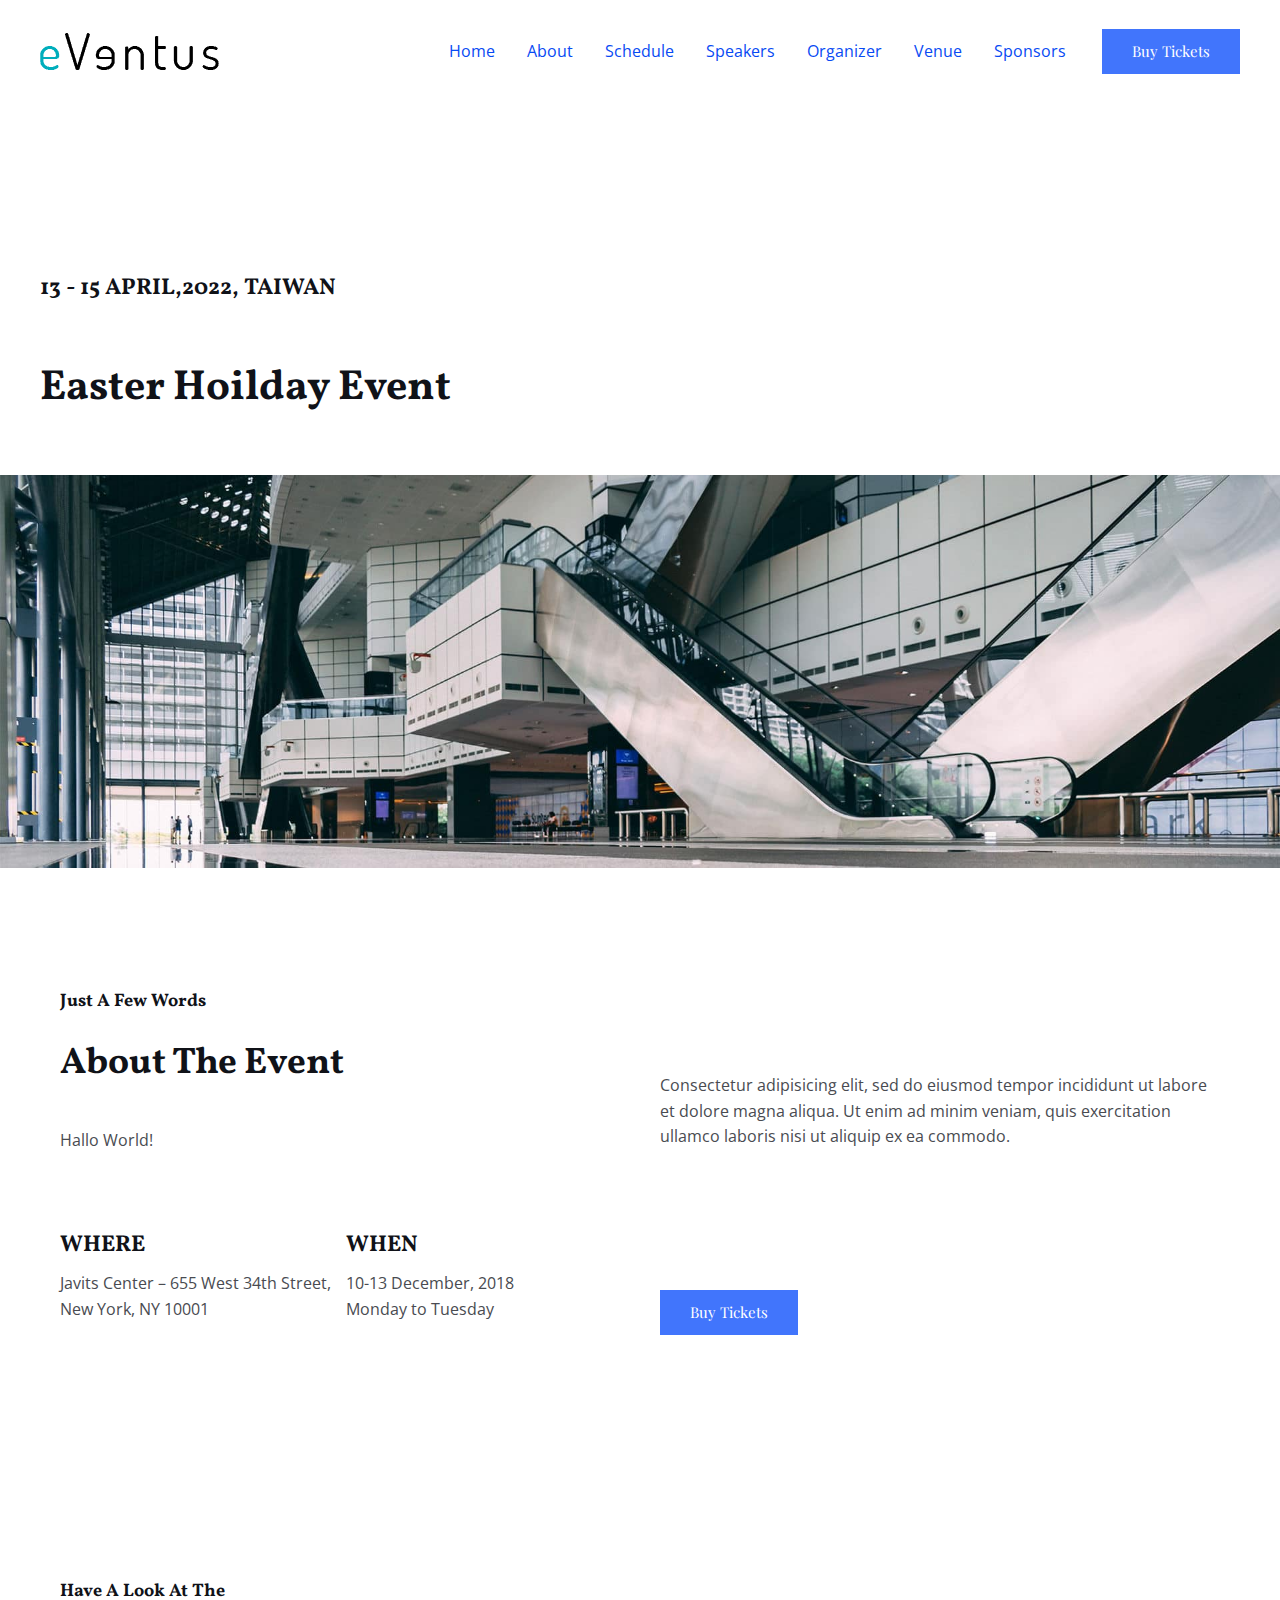
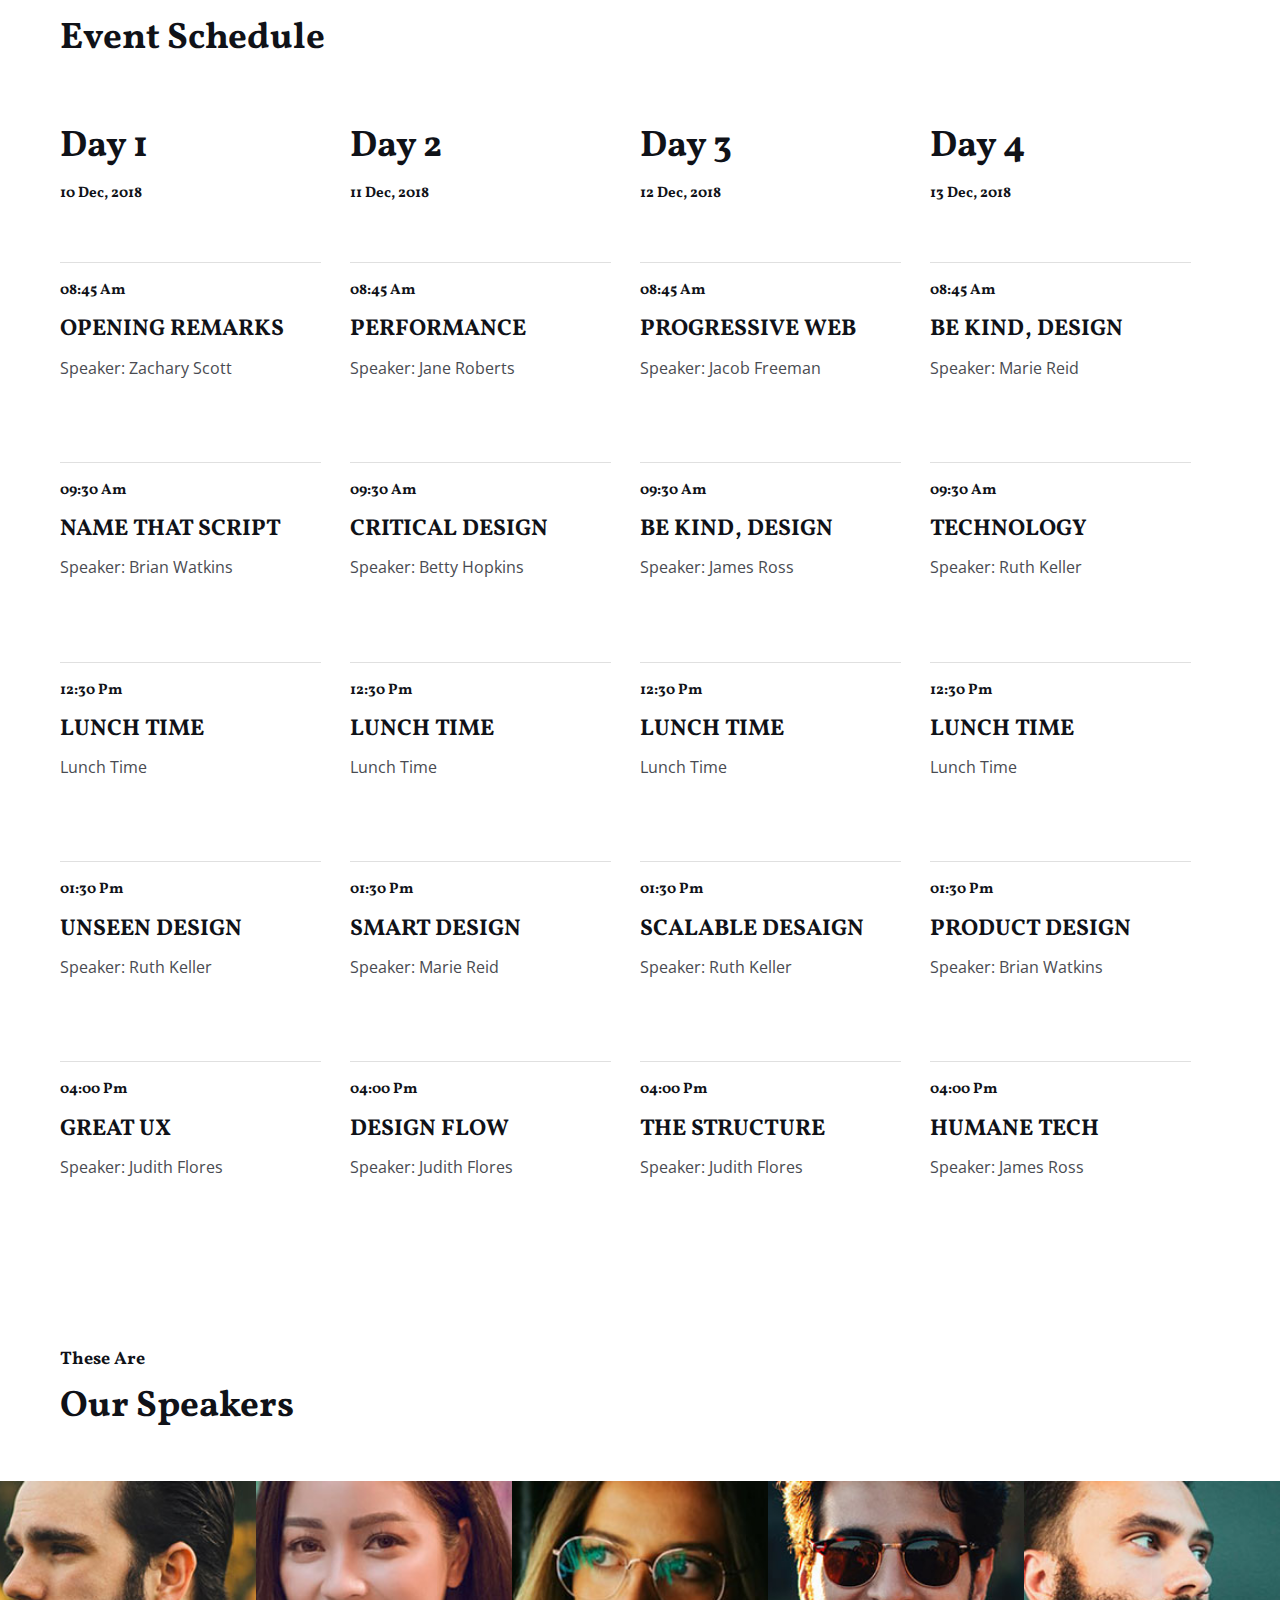
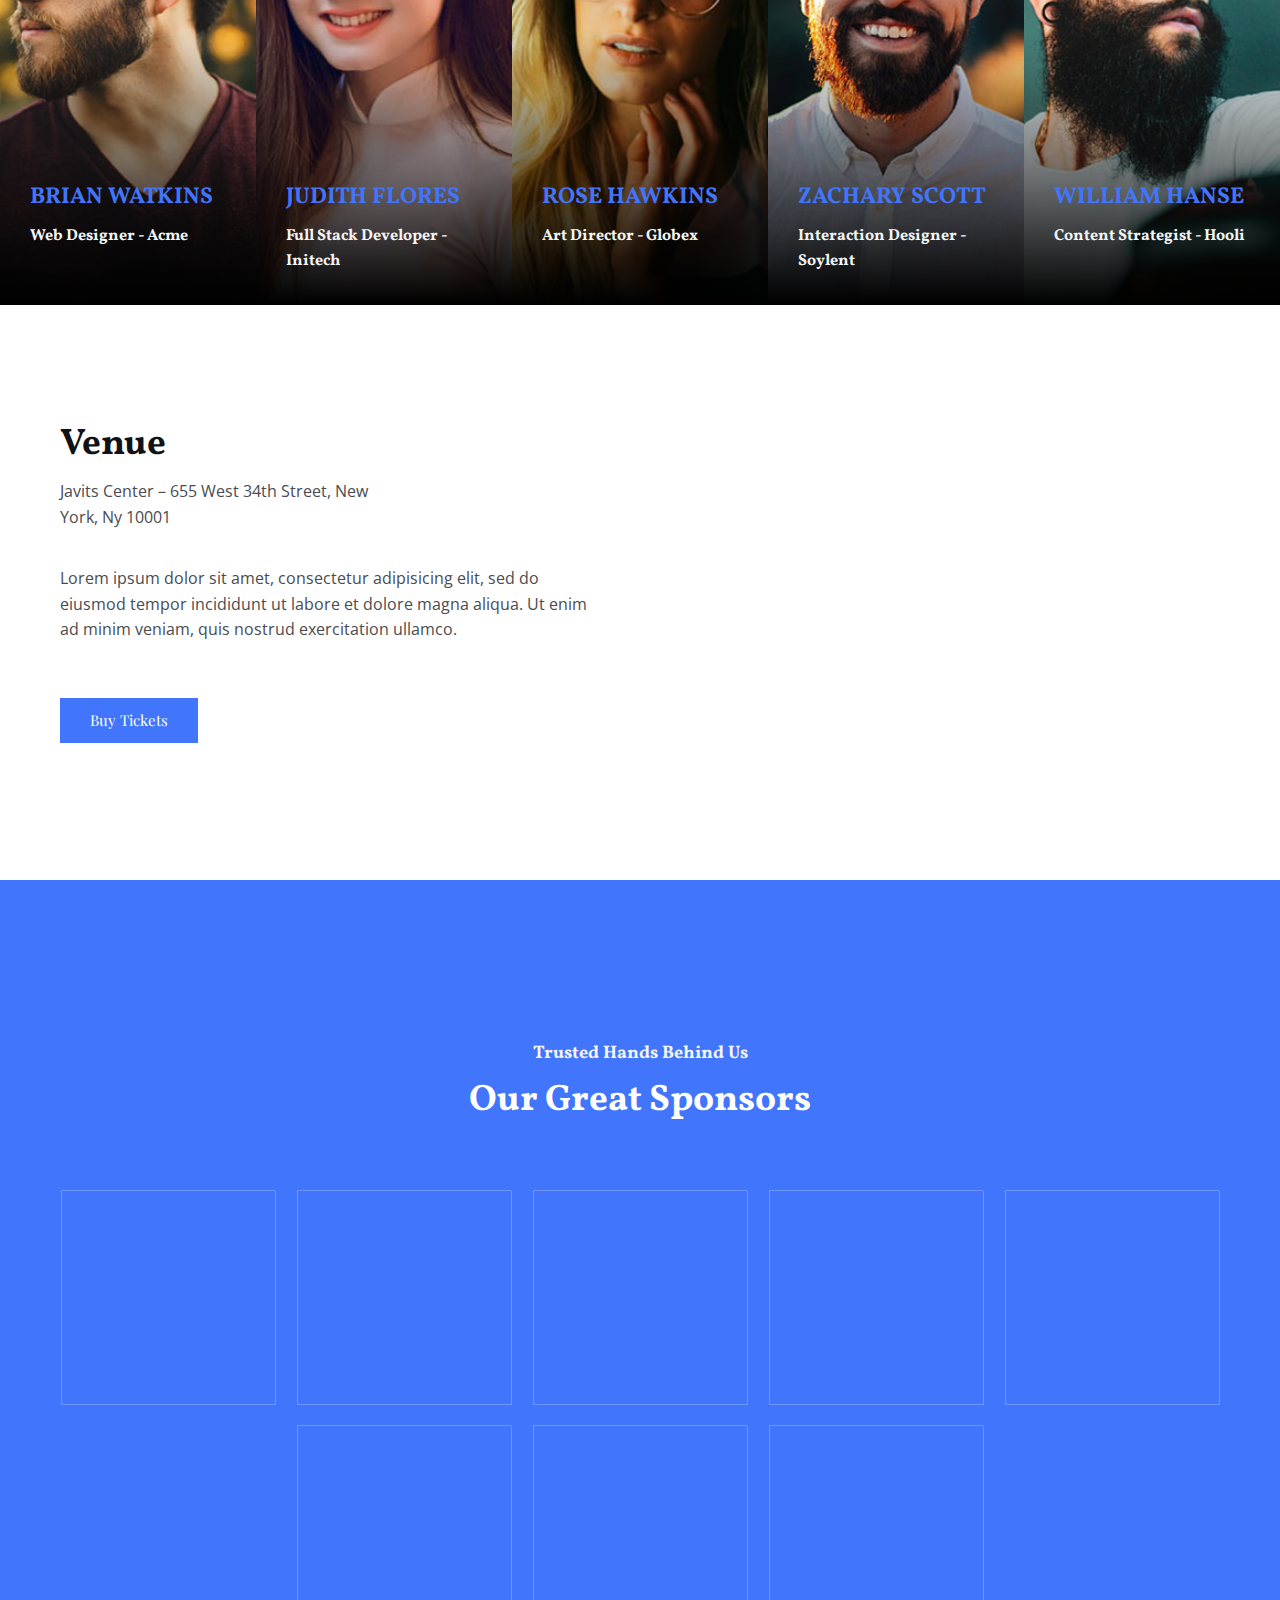
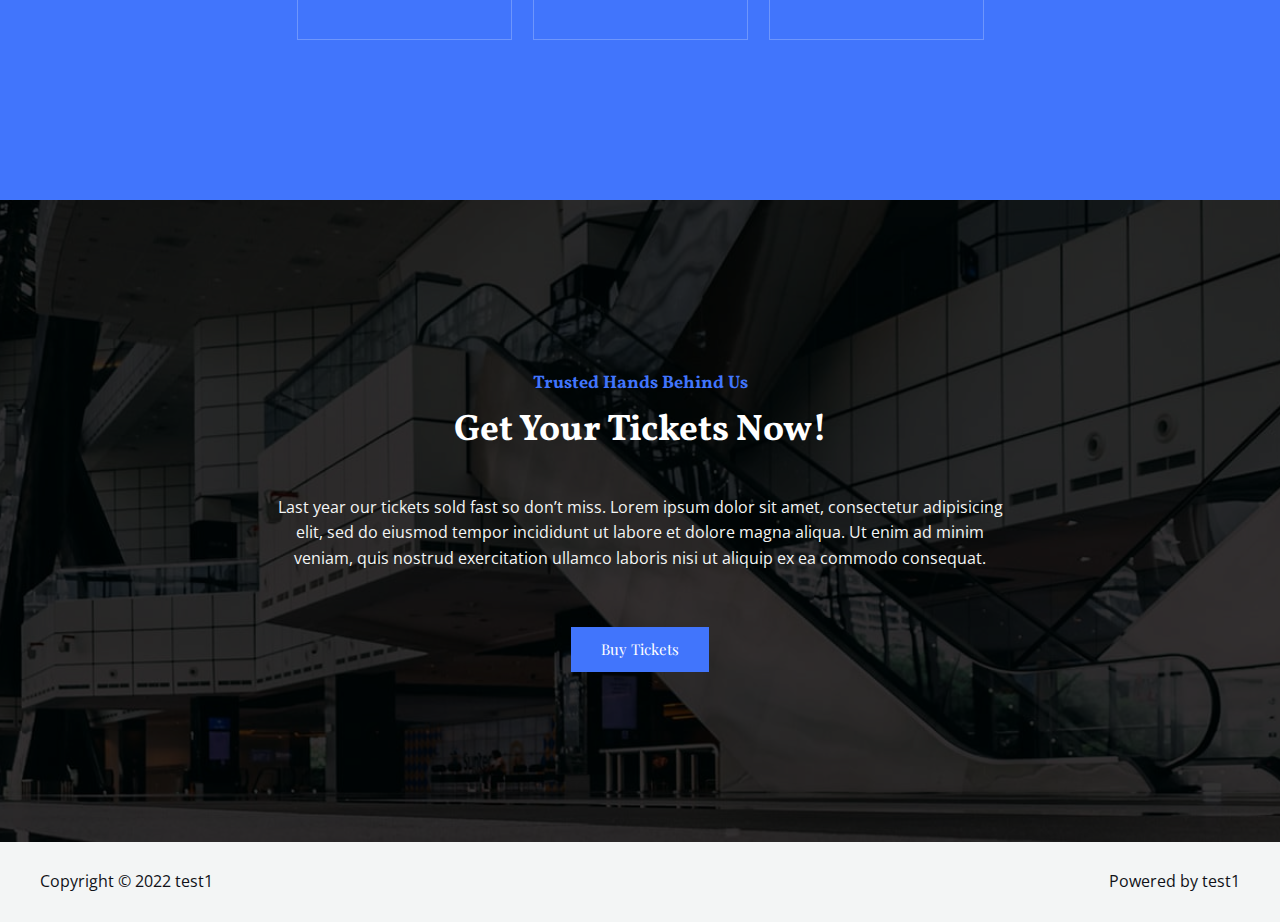
==== commit b9311fac: "CV ver2" ====
--- a/index.html
+++ b/index.html
@@ -28,19 +28,27 @@
 	background: none !important;
 	padding: 0 !important;
 }</style>
-	<link rel="stylesheet" id="astra-theme-css-css" href="https://aaanakin.github.io/CV/wp-content/themes/astra/assets/css/minified/main.min.css?ver=3.7.9" media="all">
-<style id="astra-theme-css-inline-css">html{font-size:100%;}a,.page-title{color:var(--ast-global-color-0);}a:hover,a:focus{color:var(--ast-global-color-1);}body,button,input,select,textarea,.ast-button,.ast-custom-button{font-family:'Roboto',sans-serif;font-weight:400;font-size:16px;font-size:1rem;line-height:1.6;}blockquote{color:var(--ast-global-color-3);}p,.entry-content p{margin-bottom:1.7em;}h1,.entry-content h1,h2,.entry-content h2,h3,.entry-content h3,h4,.entry-content h4,h5,.entry-content h5,h6,.entry-content h6,.site-title,.site-title a{font-family:'Noto Serif',serif;font-weight:400;}.site-title{font-size:26px;font-size:1.625rem;display:none;}header .custom-logo-link img{max-width:140px;}.astra-logo-svg{width:140px;}.ast-archive-description .ast-archive-title{font-size:40px;font-size:2.5rem;}.site-header .site-description{font-size:15px;font-size:0.9375rem;display:none;}.entry-title{font-size:30px;font-size:1.875rem;}h1,.entry-content h1{font-size:48px;font-size:3rem;font-family:'Noto Serif',serif;line-height:1.1;}h2,.entry-content h2{font-size:38px;font-size:2.375rem;font-family:'Noto Serif',serif;line-height:1.1;}h3,.entry-content h3{font-size:26px;font-size:1.625rem;font-family:'Noto Serif',serif;line-height:1.1;}h4,.entry-content h4{font-size:20px;font-size:1.25rem;font-family:'Noto Serif',serif;}h5,.entry-content h5{font-size:16px;font-size:1rem;font-family:'Noto Serif',serif;}h6,.entry-content h6{font-size:12px;font-size:0.75rem;font-family:'Noto Serif',serif;}.ast-single-post .entry-title,.page-title{font-size:30px;font-size:1.875rem;}::selection{background-color:var(--ast-global-color-0);color:#ffffff;}body,h1,.entry-title a,.entry-content h1,h2,.entry-content h2,h3,.entry-content h3,h4,.entry-content h4,h5,.entry-content h5,h6,.entry-content h6{color:var(--ast-global-color-3);}.tagcloud a:hover,.tagcloud a:focus,.tagcloud a.current-item{color:#ffffff;border-color:var(--ast-global-color-0);background-color:var(--ast-global-color-0);}input:focus,input[type="text"]:focus,input[type="email"]:focus,input[type="url"]:focus,input[type="password"]:focus,input[type="reset"]:focus,input[type="search"]:focus,textarea:focus{border-color:var(--ast-global-color-0);}input[type="radio"]:checked,input[type=reset],input[type="checkbox"]:checked,input[type="checkbox"]:hover:checked,input[type="checkbox"]:focus:checked,input[type=range]::-webkit-slider-thumb{border-color:var(--ast-global-color-0);background-color:var(--ast-global-color-0);box-shadow:none;}.site-footer a:hover + .post-count,.site-footer a:focus + .post-count{background:var(--ast-global-color-0);border-color:var(--ast-global-color-0);}.single .nav-links .nav-previous,.single .nav-links .nav-next{color:var(--ast-global-color-0);}.entry-meta,.entry-meta *{line-height:1.45;color:var(--ast-global-color-0);}.entry-meta a:hover,.entry-meta a:hover *,.entry-meta a:focus,.entry-meta a:focus *,.page-links > .page-link,.page-links .page-link:hover,.post-navigation a:hover{color:var(--ast-global-color-1);}#cat option,.secondary .calendar_wrap thead a,.secondary .calendar_wrap thead a:visited{color:var(--ast-global-color-0);}.secondary .calendar_wrap #today,.ast-progress-val span{background:var(--ast-global-color-0);}.secondary a:hover + .post-count,.secondary a:focus + .post-count{background:var(--ast-global-color-0);border-color:var(--ast-global-color-0);}.calendar_wrap #today > a{color:#ffffff;}.page-links .page-link,.single .post-navigation a{color:var(--ast-global-color-0);}.widget-title{font-size:22px;font-size:1.375rem;color:var(--ast-global-color-3);}.site-logo-img img{ transition:all 0.2s linear;}@media (max-width:921px){#ast-desktop-header{display:none;}}@media (min-width:921px){#ast-mobile-header{display:none;}}.wp-block-buttons.aligncenter{justify-content:center;}@media (min-width:1200px){.wp-block-group .has-background{padding:20px;}}@media (min-width:1200px){.ast-no-sidebar.ast-separate-container .entry-content .wp-block-group.alignwide,.ast-no-sidebar.ast-separate-container .entry-content .wp-block-cover.alignwide{margin-left:-20px;margin-right:-20px;padding-left:20px;padding-right:20px;}.ast-no-sidebar.ast-separate-container .entry-content .wp-block-cover.alignfull,.ast-no-sidebar.ast-separate-container .entry-content .wp-block-group.alignfull{margin-left:-6.67em;margin-right:-6.67em;padding-left:6.67em;padding-right:6.67em;}}@media (min-width:1200px){.wp-block-cover-image.alignwide .wp-block-cover__inner-container,.wp-block-cover.alignwide .wp-block-cover__inner-container,.wp-block-cover-image.alignfull .wp-block-cover__inner-container,.wp-block-cover.alignfull .wp-block-cover__inner-container{width:100%;}}.ast-plain-container.ast-no-sidebar #primary{margin-top:0;margin-bottom:0;}@media (max-width:921px){.ast-theme-transparent-header #primary,.ast-theme-transparent-header #secondary{padding:0;}}.wp-block-columns{margin-bottom:unset;}.wp-block-image.size-full{margin:2rem 0;}.wp-block-separator.has-background{padding:0;}.wp-block-gallery{margin-bottom:1.6em;}.wp-block-group{padding-top:4em;padding-bottom:4em;}.wp-block-group__inner-container .wp-block-columns:last-child,.wp-block-group__inner-container :last-child,.wp-block-table table{margin-bottom:0;}.blocks-gallery-grid{width:100%;}.wp-block-navigation-link__content{padding:5px 0;}.wp-block-group .wp-block-group .has-text-align-center,.wp-block-group .wp-block-column .has-text-align-center{max-width:100%;}.has-text-align-center{margin:0 auto;}@media (min-width:1200px){.wp-block-cover__inner-container,.alignwide .wp-block-group__inner-container,.alignfull .wp-block-group__inner-container{max-width:1200px;margin:0 auto;}.wp-block-group.alignnone,.wp-block-group.aligncenter,.wp-block-group.alignleft,.wp-block-group.alignright,.wp-block-group.alignwide,.wp-block-columns.alignwide{margin:2rem 0 1rem 0;}}@media (max-width:1200px){.wp-block-group{padding:3em;}.wp-block-group .wp-block-group{padding:1.5em;}.wp-block-columns,.wp-block-column{margin:1rem 0;}}@media (min-width:921px){.wp-block-columns .wp-block-group{padding:2em;}}@media (max-width:544px){.wp-block-cover-image .wp-block-cover__inner-container,.wp-block-cover .wp-block-cover__inner-container{width:unset;}.wp-block-cover,.wp-block-cover-image{padding:2em 0;}.wp-block-group,.wp-block-cover{padding:2em;}.wp-block-media-text__media img,.wp-block-media-text__media video{width:unset;max-width:100%;}.wp-block-media-text.has-background .wp-block-media-text__content{padding:1em;}}@media (max-width:921px){.ast-plain-container.ast-no-sidebar #primary{padding:0;}}@media (min-width:544px){.entry-content .wp-block-media-text.has-media-on-the-right .wp-block-media-text__content{padding:0 8% 0 0;}.entry-content .wp-block-media-text .wp-block-media-text__content{padding:0 0 0 8%;}.ast-plain-container .site-content .entry-content .has-custom-content-position.is-position-bottom-left > *,.ast-plain-container .site-content .entry-content .has-custom-content-position.is-position-bottom-right > *,.ast-plain-container .site-content .entry-content .has-custom-content-position.is-position-top-left > *,.ast-plain-container .site-content .entry-content .has-custom-content-position.is-position-top-right > *,.ast-plain-container .site-content .entry-content .has-custom-content-position.is-position-center-right > *,.ast-plain-container .site-content .entry-content .has-custom-content-position.is-position-center-left > *{margin:0;}}@media (max-width:544px){.entry-content .wp-block-media-text .wp-block-media-text__content{padding:8% 0;}.wp-block-media-text .wp-block-media-text__media img{width:auto;max-width:100%;}}.wp-block-button.is-style-outline .wp-block-button__link{border-color:var(--ast-global-color-0);border-top-width:1px;border-right-width:1px;border-bottom-width:1px;border-left-width:1px;}.wp-block-button.is-style-outline > .wp-block-button__link:not(.has-text-color),.wp-block-button.wp-block-button__link.is-style-outline:not(.has-text-color){color:var(--ast-global-color-0);}.wp-block-button.is-style-outline .wp-block-button__link:hover,.wp-block-button.is-style-outline .wp-block-button__link:focus{color:var(--ast-global-color-5) !important;background-color:var(--ast-global-color-1);border-color:var(--ast-global-color-1);}.post-page-numbers.current .page-link,.ast-pagination .page-numbers.current{color:#ffffff;border-color:var(--ast-global-color-0);background-color:var(--ast-global-color-0);border-radius:2px;}@media (min-width:544px){.entry-content > .alignleft{margin-right:20px;}.entry-content > .alignright{margin-left:20px;}}.wp-block-button.is-style-outline .wp-block-button__link{border-top-width:1px;border-right-width:1px;border-bottom-width:1px;border-left-width:1px;}@media (max-width:921px){.ast-separate-container .ast-article-post,.ast-separate-container .ast-article-single{padding:1.5em 2.14em;}.ast-separate-container #primary,.ast-separate-container #secondary{padding:1.5em 0;}#primary,#secondary{padding:1.5em 0;margin:0;}.ast-left-sidebar #content > .ast-container{display:flex;flex-direction:column-reverse;width:100%;}.ast-author-box img.avatar{margin:20px 0 0 0;}}@media (min-width:922px){.ast-separate-container.ast-right-sidebar #primary,.ast-separate-container.ast-left-sidebar #primary{border:0;}.search-no-results.ast-separate-container #primary{margin-bottom:4em;}}.wp-block-button .wp-block-button__link{color:var(--ast-global-color-5);}.wp-block-button .wp-block-button__link:hover,.wp-block-button .wp-block-button__link:focus{color:var(--ast-global-color-5);background-color:var(--ast-global-color-1);border-color:var(--ast-global-color-1);}.elementor-widget-heading h1.elementor-heading-title{line-height:1.1;}.elementor-widget-heading h2.elementor-heading-title{line-height:1.1;}.elementor-widget-heading h3.elementor-heading-title{line-height:1.1;}.wp-block-button .wp-block-button__link{border-style:solid;border-top-width:1px;border-right-width:1px;border-left-width:1px;border-bottom-width:1px;border-color:var(--ast-global-color-0);background-color:var(--ast-global-color-0);color:var(--ast-global-color-5);font-family:inherit;font-weight:500;line-height:1;text-transform:capitalize;font-size:15px;font-size:0.9375rem;border-radius:2px;}.wp-block-buttons .wp-block-button .wp-block-button__link{padding-top:17px;padding-right:34px;padding-bottom:17px;padding-left:34px;}.menu-toggle,button,.ast-button,.ast-custom-button,.button,input#submit,input[type="button"],input[type="submit"],input[type="reset"]{border-style:solid;border-top-width:1px;border-right-width:1px;border-left-width:1px;border-bottom-width:1px;color:var(--ast-global-color-5);border-color:var(--ast-global-color-0);background-color:var(--ast-global-color-0);border-radius:2px;padding-top:17px;padding-right:34px;padding-bottom:17px;padding-left:34px;font-family:inherit;font-weight:500;font-size:15px;font-size:0.9375rem;line-height:1;text-transform:capitalize;}button:focus,.menu-toggle:hover,button:hover,.ast-button:hover,.ast-custom-button:hover .button:hover,.ast-custom-button:hover ,input[type=reset]:hover,input[type=reset]:focus,input#submit:hover,input#submit:focus,input[type="button"]:hover,input[type="button"]:focus,input[type="submit"]:hover,input[type="submit"]:focus{color:var(--ast-global-color-5);background-color:var(--ast-global-color-1);border-color:var(--ast-global-color-1);}@media (min-width:544px){.ast-container{max-width:100%;}}@media (max-width:544px){.ast-separate-container .ast-article-post,.ast-separate-container .ast-article-single,.ast-separate-container .comments-title,.ast-separate-container .ast-archive-description{padding:1.5em 1em;}.ast-separate-container #content .ast-container{padding-left:0.54em;padding-right:0.54em;}.ast-separate-container .ast-comment-list li.depth-1{padding:1.5em 1em;margin-bottom:1.5em;}.ast-separate-container .ast-comment-list .bypostauthor{padding:.5em;}.ast-search-menu-icon.ast-dropdown-active .search-field{width:170px;}}@media (max-width:921px){.ast-mobile-header-stack .main-header-bar .ast-search-menu-icon{display:inline-block;}.ast-header-break-point.ast-header-custom-item-outside .ast-mobile-header-stack .main-header-bar .ast-search-icon{margin:0;}.ast-comment-avatar-wrap img{max-width:2.5em;}.ast-separate-container .ast-comment-list li.depth-1{padding:1.5em 2.14em;}.ast-separate-container .comment-respond{padding:2em 2.14em;}.ast-comment-meta{padding:0 1.8888em 1.3333em;}}body,.ast-separate-container{background-color:var(--ast-global-color-4);;background-image:none;;}.ast-no-sidebar.ast-separate-container .entry-content .alignfull {margin-left: -6.67em;margin-right: -6.67em;width: auto;}@media (max-width: 1200px) {.ast-no-sidebar.ast-separate-container .entry-content .alignfull {margin-left: -2.4em;margin-right: -2.4em;}}@media (max-width: 768px) {.ast-no-sidebar.ast-separate-container .entry-content .alignfull {margin-left: -2.14em;margin-right: -2.14em;}}@media (max-width: 544px) {.ast-no-sidebar.ast-separate-container .entry-content .alignfull {margin-left: -1em;margin-right: -1em;}}.ast-no-sidebar.ast-separate-container .entry-content .alignwide {margin-left: -20px;margin-right: -20px;}.ast-no-sidebar.ast-separate-container .entry-content .wp-block-column .alignfull,.ast-no-sidebar.ast-separate-container .entry-content .wp-block-column .alignwide {margin-left: auto;margin-right: auto;width: 100%;}@media (max-width:921px){.site-title{display:none;}.ast-archive-description .ast-archive-title{font-size:40px;}.site-header .site-description{display:none;}.entry-title{font-size:30px;}h1,.entry-content h1{font-size:30px;}h2,.entry-content h2{font-size:25px;}h3,.entry-content h3{font-size:20px;}.ast-single-post .entry-title,.page-title{font-size:30px;}}@media (max-width:544px){.site-title{display:none;}.ast-archive-description .ast-archive-title{font-size:40px;}.site-header .site-description{display:none;}.entry-title{font-size:30px;}h1,.entry-content h1{font-size:30px;}h2,.entry-content h2{font-size:25px;}h3,.entry-content h3{font-size:20px;}.ast-single-post .entry-title,.page-title{font-size:30px;}header .custom-logo-link img,.ast-header-break-point .site-branding img,.ast-header-break-point .custom-logo-link img{max-width:125px;}.astra-logo-svg{width:125px;}.ast-header-break-point .site-logo-img .custom-mobile-logo-link img{max-width:125px;}}@media (max-width:921px){html{font-size:91.2%;}}@media (max-width:544px){html{font-size:91.2%;}}@media (min-width:922px){.ast-container{max-width:1240px;}}@media (min-width:922px){.site-content .ast-container{display:flex;}}@media (max-width:921px){.site-content .ast-container{flex-direction:column;}}@media (min-width:922px){.main-header-menu .sub-menu .menu-item.ast-left-align-sub-menu:hover > .sub-menu,.main-header-menu .sub-menu .menu-item.ast-left-align-sub-menu.focus > .sub-menu{margin-left:-0px;}}.footer-widget-area[data-section^="section-fb-html-"] .ast-builder-html-element{text-align:center;}blockquote {padding: 1.2em;}:root .has-ast-global-color-0-color{color:var(--ast-global-color-0);}:root .has-ast-global-color-0-background-color{background-color:var(--ast-global-color-0);}:root .wp-block-button .has-ast-global-color-0-color{color:var(--ast-global-color-0);}:root .wp-block-button .has-ast-global-color-0-background-color{background-color:var(--ast-global-color-0);}:root .has-ast-global-color-1-color{color:var(--ast-global-color-1);}:root .has-ast-global-color-1-background-color{background-color:var(--ast-global-color-1);}:root .wp-block-button .has-ast-global-color-1-color{color:var(--ast-global-color-1);}:root .wp-block-button .has-ast-global-color-1-background-color{background-color:var(--ast-global-color-1);}:root .has-ast-global-color-2-color{color:var(--ast-global-color-2);}:root .has-ast-global-color-2-background-color{background-color:var(--ast-global-color-2);}:root .wp-block-button .has-ast-global-color-2-color{color:var(--ast-global-color-2);}:root .wp-block-button .has-ast-global-color-2-background-color{background-color:var(--ast-global-color-2);}:root .has-ast-global-color-3-color{color:var(--ast-global-color-3);}:root .has-ast-global-color-3-background-color{background-color:var(--ast-global-color-3);}:root .wp-block-button .has-ast-global-color-3-color{color:var(--ast-global-color-3);}:root .wp-block-button .has-ast-global-color-3-background-color{background-color:var(--ast-global-color-3);}:root .has-ast-global-color-4-color{color:var(--ast-global-color-4);}:root .has-ast-global-color-4-background-color{background-color:var(--ast-global-color-4);}:root .wp-block-button .has-ast-global-color-4-color{color:var(--ast-global-color-4);}:root .wp-block-button .has-ast-global-color-4-background-color{background-color:var(--ast-global-color-4);}:root .has-ast-global-color-5-color{color:var(--ast-global-color-5);}:root .has-ast-global-color-5-background-color{background-color:var(--ast-global-color-5);}:root .wp-block-button .has-ast-global-color-5-color{color:var(--ast-global-color-5);}:root .wp-block-button .has-ast-global-color-5-background-color{background-color:var(--ast-global-color-5);}:root .has-ast-global-color-6-color{color:var(--ast-global-color-6);}:root .has-ast-global-color-6-background-color{background-color:var(--ast-global-color-6);}:root .wp-block-button .has-ast-global-color-6-color{color:var(--ast-global-color-6);}:root .wp-block-button .has-ast-global-color-6-background-color{background-color:var(--ast-global-color-6);}:root .has-ast-global-color-7-color{color:var(--ast-global-color-7);}:root .has-ast-global-color-7-background-color{background-color:var(--ast-global-color-7);}:root .wp-block-button .has-ast-global-color-7-color{color:var(--ast-global-color-7);}:root .wp-block-button .has-ast-global-color-7-background-color{background-color:var(--ast-global-color-7);}:root .has-ast-global-color-8-color{color:var(--ast-global-color-8);}:root .has-ast-global-color-8-background-color{background-color:var(--ast-global-color-8);}:root .wp-block-button .has-ast-global-color-8-color{color:var(--ast-global-color-8);}:root .wp-block-button .has-ast-global-color-8-background-color{background-color:var(--ast-global-color-8);}:root{--ast-global-color-0:#EF4D48;--ast-global-color-1:#D90700;--ast-global-color-2:#2B161B;--ast-global-color-3:#453E3E;--ast-global-color-4:#F7F3F5;--ast-global-color-5:#FFFFFF;--ast-global-color-6:#000000;--ast-global-color-7:#4B4F58;--ast-global-color-8:#F6F7F8;}.ast-breadcrumbs .trail-browse,.ast-breadcrumbs .trail-items,.ast-breadcrumbs .trail-items li{display:inline-block;margin:0;padding:0;border:none;background:inherit;text-indent:0;}.ast-breadcrumbs .trail-browse{font-size:inherit;font-style:inherit;font-weight:inherit;color:inherit;}.ast-breadcrumbs .trail-items{list-style:none;}.trail-items li::after{padding:0 0.3em;content:"\00bb";}.trail-items li:last-of-type::after{display:none;}h1,.entry-content h1,h2,.entry-content h2,h3,.entry-content h3,h4,.entry-content h4,h5,.entry-content h5,h6,.entry-content h6{color:var(--ast-global-color-2);}@media (max-width:921px){.ast-builder-grid-row-container.ast-builder-grid-row-tablet-3-firstrow .ast-builder-grid-row > *:first-child,.ast-builder-grid-row-container.ast-builder-grid-row-tablet-3-lastrow .ast-builder-grid-row > *:last-child{grid-column:1 / -1;}}@media (max-width:544px){.ast-builder-grid-row-container.ast-builder-grid-row-mobile-3-firstrow .ast-builder-grid-row > *:first-child,.ast-builder-grid-row-container.ast-builder-grid-row-mobile-3-lastrow .ast-builder-grid-row > *:last-child{grid-column:1 / -1;}}.ast-builder-layout-element[data-section="title_tagline"]{display:flex;}@media (max-width:921px){.ast-header-break-point .ast-builder-layout-element[data-section="title_tagline"]{display:flex;}}@media (max-width:544px){.ast-header-break-point .ast-builder-layout-element[data-section="title_tagline"]{display:flex;}}[data-section*="section-hb-button-"] .menu-link{display:none;}.ast-header-button-1[data-section="section-hb-button-1"]{display:flex;}@media (max-width:921px){.ast-header-break-point .ast-header-button-1[data-section="section-hb-button-1"]{display:flex;}}@media (max-width:544px){.ast-header-break-point .ast-header-button-1[data-section="section-hb-button-1"]{display:flex;}}.ast-builder-menu-1{font-family:inherit;font-weight:inherit;}.ast-builder-menu-1 .menu-item > .menu-link{color:var(--ast-global-color-3);}.ast-builder-menu-1 .menu-item > .ast-menu-toggle{color:var(--ast-global-color-3);}.ast-builder-menu-1 .menu-item:hover > .menu-link,.ast-builder-menu-1 .inline-on-mobile .menu-item:hover > .ast-menu-toggle{color:var(--ast-global-color-0);}.ast-builder-menu-1 .menu-item:hover > .ast-menu-toggle{color:var(--ast-global-color-0);}.ast-builder-menu-1 .menu-item.current-menu-item > .menu-link,.ast-builder-menu-1 .inline-on-mobile .menu-item.current-menu-item > .ast-menu-toggle,.ast-builder-menu-1 .current-menu-ancestor > .menu-link{color:var(--ast-global-color-0);}.ast-builder-menu-1 .menu-item.current-menu-item > .ast-menu-toggle{color:var(--ast-global-color-0);}.ast-builder-menu-1 .sub-menu,.ast-builder-menu-1 .inline-on-mobile .sub-menu{border-top-width:2px;border-bottom-width:0;border-right-width:0;border-left-width:0;border-color:var(--ast-global-color-0);border-style:solid;border-radius:0;}.ast-builder-menu-1 .main-header-menu > .menu-item > .sub-menu,.ast-builder-menu-1 .main-header-menu > .menu-item > .astra-full-megamenu-wrapper{margin-top:0;}.ast-desktop .ast-builder-menu-1 .main-header-menu > .menu-item > .sub-menu:before,.ast-desktop .ast-builder-menu-1 .main-header-menu > .menu-item > .astra-full-megamenu-wrapper:before{height:calc( 0px + 5px );}.ast-desktop .ast-builder-menu-1 .menu-item .sub-menu .menu-link{border-style:none;}@media (max-width:921px){.ast-header-break-point .ast-builder-menu-1 .menu-item.menu-item-has-children > .ast-menu-toggle{top:0;}.ast-builder-menu-1 .menu-item-has-children > .menu-link:after{content:unset;}}@media (max-width:544px){.ast-header-break-point .ast-builder-menu-1 .menu-item.menu-item-has-children > .ast-menu-toggle{top:0;}}.ast-builder-menu-1{display:flex;}@media (max-width:921px){.ast-header-break-point .ast-builder-menu-1{display:flex;}}@media (max-width:544px){.ast-header-break-point .ast-builder-menu-1{display:flex;}}.site-below-footer-wrap{padding-top:20px;padding-bottom:20px;}.site-below-footer-wrap[data-section="section-below-footer-builder"]{background-color:;;background-image:none;;min-height:80px;}.site-below-footer-wrap[data-section="section-below-footer-builder"] .ast-builder-grid-row{max-width:1200px;margin-left:auto;margin-right:auto;}.site-below-footer-wrap[data-section="section-below-footer-builder"] .ast-builder-grid-row,.site-below-footer-wrap[data-section="section-below-footer-builder"] .site-footer-section{align-items:flex-start;}.site-below-footer-wrap[data-section="section-below-footer-builder"].ast-footer-row-inline .site-footer-section{display:flex;margin-bottom:0;}.ast-builder-grid-row-full .ast-builder-grid-row{grid-template-columns:1fr;}@media (max-width:921px){.site-below-footer-wrap[data-section="section-below-footer-builder"].ast-footer-row-tablet-inline .site-footer-section{display:flex;margin-bottom:0;}.site-below-footer-wrap[data-section="section-below-footer-builder"].ast-footer-row-tablet-stack .site-footer-section{display:block;margin-bottom:10px;}.ast-builder-grid-row-container.ast-builder-grid-row-tablet-full .ast-builder-grid-row{grid-template-columns:1fr;}}@media (max-width:544px){.site-below-footer-wrap[data-section="section-below-footer-builder"].ast-footer-row-mobile-inline .site-footer-section{display:flex;margin-bottom:0;}.site-below-footer-wrap[data-section="section-below-footer-builder"].ast-footer-row-mobile-stack .site-footer-section{display:block;margin-bottom:10px;}.ast-builder-grid-row-container.ast-builder-grid-row-mobile-full .ast-builder-grid-row{grid-template-columns:1fr;}}.site-below-footer-wrap[data-section="section-below-footer-builder"]{padding-top:0px;padding-bottom:30px;padding-left:0px;padding-right:0px;}@media (max-width:544px){.site-below-footer-wrap[data-section="section-below-footer-builder"]{padding-top:0px;padding-bottom:20px;padding-left:20px;padding-right:20px;}}.site-below-footer-wrap[data-section="section-below-footer-builder"]{display:grid;}@media (max-width:921px){.ast-header-break-point .site-below-footer-wrap[data-section="section-below-footer-builder"]{display:grid;}}@media (max-width:544px){.ast-header-break-point .site-below-footer-wrap[data-section="section-below-footer-builder"]{display:grid;}}.ast-builder-html-element img.alignnone{display:inline-block;}.ast-builder-html-element p:first-child{margin-top:0;}.ast-builder-html-element p:last-child{margin-bottom:0;}.ast-header-break-point .main-header-bar .ast-builder-html-element{line-height:1.85714285714286;}.footer-widget-area[data-section="section-fb-html-1"] .ast-builder-html-element{color:#ffffff;}.footer-widget-area[data-section="section-fb-html-1"]{display:block;}@media (max-width:921px){.ast-header-break-point .footer-widget-area[data-section="section-fb-html-1"]{display:block;}}@media (max-width:544px){.ast-header-break-point .footer-widget-area[data-section="section-fb-html-1"]{display:block;}}.footer-widget-area[data-section="section-fb-html-2"]{margin-top:0px;margin-bottom:0px;margin-left:0px;margin-right:0px;}.footer-widget-area[data-section="section-fb-html-2"]{display:block;}@media (max-width:921px){.ast-header-break-point .footer-widget-area[data-section="section-fb-html-2"]{display:block;}}@media (max-width:544px){.ast-header-break-point .footer-widget-area[data-section="section-fb-html-2"]{display:block;}}.footer-widget-area[data-section="section-fb-html-1"] .ast-builder-html-element{text-align:left;}@media (max-width:921px){.footer-widget-area[data-section="section-fb-html-1"] .ast-builder-html-element{text-align:center;}}@media (max-width:544px){.footer-widget-area[data-section="section-fb-html-1"] .ast-builder-html-element{text-align:center;}}.footer-widget-area[data-section="section-fb-html-2"] .ast-builder-html-element{text-align:center;}@media (max-width:921px){.footer-widget-area[data-section="section-fb-html-2"] .ast-builder-html-element{text-align:center;}}@media (max-width:544px){.footer-widget-area[data-section="section-fb-html-2"] .ast-builder-html-element{text-align:center;}}.ast-footer-copyright{text-align:center;}.ast-footer-copyright {color:rgba(255,255,255,0.42);margin-top:10px;}@media (max-width:921px){.ast-footer-copyright{text-align:center;}}@media (max-width:544px){.ast-footer-copyright{text-align:center;}.ast-footer-copyright {margin-bottom:0px;}}.ast-footer-copyright {font-size:14px;font-size:0.875rem;}.ast-footer-copyright.ast-builder-layout-element{display:flex;}@media (max-width:921px){.ast-header-break-point .ast-footer-copyright.ast-builder-layout-element{display:flex;}}@media (max-width:544px){.ast-header-break-point .ast-footer-copyright.ast-builder-layout-element{display:flex;}}.site-above-footer-wrap{padding-top:20px;padding-bottom:20px;}.site-above-footer-wrap[data-section="section-above-footer-builder"]{background-color:;;background-image:none;;min-height:60px;}.site-above-footer-wrap[data-section="section-above-footer-builder"] .ast-builder-grid-row{max-width:1200px;margin-left:auto;margin-right:auto;}.site-above-footer-wrap[data-section="section-above-footer-builder"] .ast-builder-grid-row,.site-above-footer-wrap[data-section="section-above-footer-builder"] .site-footer-section{align-items:flex-start;}.site-above-footer-wrap[data-section="section-above-footer-builder"].ast-footer-row-inline .site-footer-section{display:flex;margin-bottom:0;}.ast-builder-grid-row-full .ast-builder-grid-row{grid-template-columns:1fr;}@media (max-width:921px){.site-above-footer-wrap[data-section="section-above-footer-builder"].ast-footer-row-tablet-inline .site-footer-section{display:flex;margin-bottom:0;}.site-above-footer-wrap[data-section="section-above-footer-builder"].ast-footer-row-tablet-stack .site-footer-section{display:block;margin-bottom:10px;}.ast-builder-grid-row-container.ast-builder-grid-row-tablet-full .ast-builder-grid-row{grid-template-columns:1fr;}}@media (max-width:544px){.site-above-footer-wrap[data-section="section-above-footer-builder"].ast-footer-row-mobile-inline .site-footer-section{display:flex;margin-bottom:0;}.site-above-footer-wrap[data-section="section-above-footer-builder"].ast-footer-row-mobile-stack .site-footer-section{display:block;margin-bottom:10px;}.ast-builder-grid-row-container.ast-builder-grid-row-mobile-full .ast-builder-grid-row{grid-template-columns:1fr;}}.site-above-footer-wrap[data-section="section-above-footer-builder"]{padding-top:70px;padding-bottom:50px;}@media (max-width:544px){.site-above-footer-wrap[data-section="section-above-footer-builder"]{padding-bottom:0px;padding-left:20px;padding-right:20px;}}.site-above-footer-wrap[data-section="section-above-footer-builder"]{display:grid;}@media (max-width:921px){.ast-header-break-point .site-above-footer-wrap[data-section="section-above-footer-builder"]{display:grid;}}@media (max-width:544px){.ast-header-break-point .site-above-footer-wrap[data-section="section-above-footer-builder"]{display:grid;}}.site-footer{background-color:var(--ast-global-color-2);;background-image:none;;}.ast-hfb-header .site-footer{padding-top:0px;}.site-primary-footer-wrap{padding-top:45px;padding-bottom:45px;}.site-primary-footer-wrap[data-section="section-primary-footer-builder"]{background-color:;;background-image:none;;}.site-primary-footer-wrap[data-section="section-primary-footer-builder"] .ast-builder-grid-row{grid-column-gap:90px;max-width:1200px;margin-left:auto;margin-right:auto;}.site-primary-footer-wrap[data-section="section-primary-footer-builder"] .ast-builder-grid-row,.site-primary-footer-wrap[data-section="section-primary-footer-builder"] .site-footer-section{align-items:flex-start;}.site-primary-footer-wrap[data-section="section-primary-footer-builder"].ast-footer-row-inline .site-footer-section{display:flex;margin-bottom:0;}.ast-builder-grid-row-4-lheavy .ast-builder-grid-row{grid-template-columns:2fr 1fr 1fr 1fr;}@media (max-width:921px){.site-primary-footer-wrap[data-section="section-primary-footer-builder"].ast-footer-row-tablet-inline .site-footer-section{display:flex;margin-bottom:0;}.site-primary-footer-wrap[data-section="section-primary-footer-builder"].ast-footer-row-tablet-stack .site-footer-section{display:block;margin-bottom:10px;}.ast-builder-grid-row-container.ast-builder-grid-row-tablet-2-equal .ast-builder-grid-row{grid-template-columns:repeat( 2,1fr );}}@media (max-width:544px){.site-primary-footer-wrap[data-section="section-primary-footer-builder"].ast-footer-row-mobile-inline .site-footer-section{display:flex;margin-bottom:0;}.site-primary-footer-wrap[data-section="section-primary-footer-builder"].ast-footer-row-mobile-stack .site-footer-section{display:block;margin-bottom:10px;}.ast-builder-grid-row-container.ast-builder-grid-row-mobile-full .ast-builder-grid-row{grid-template-columns:1fr;}}@media (max-width:544px){.site-primary-footer-wrap[data-section="section-primary-footer-builder"]{padding-left:20px;padding-right:20px;}}.site-primary-footer-wrap[data-section="section-primary-footer-builder"]{display:grid;}@media (max-width:921px){.ast-header-break-point .site-primary-footer-wrap[data-section="section-primary-footer-builder"]{display:grid;}}@media (max-width:544px){.ast-header-break-point .site-primary-footer-wrap[data-section="section-primary-footer-builder"]{display:grid;}}.footer-widget-area[data-section="sidebar-widgets-footer-widget-1"].footer-widget-area-inner{text-align:left;}@media (max-width:921px){.footer-widget-area[data-section="sidebar-widgets-footer-widget-1"].footer-widget-area-inner{text-align:center;}}@media (max-width:544px){.footer-widget-area[data-section="sidebar-widgets-footer-widget-1"].footer-widget-area-inner{text-align:center;}}.footer-widget-area[data-section="sidebar-widgets-footer-widget-1"].footer-widget-area-inner{color:#ffffff;}.footer-widget-area[data-section="sidebar-widgets-footer-widget-1"] .widget-title{color:#ffffff;font-size:26px;font-size:1.625rem;}.footer-widget-area[data-section="sidebar-widgets-footer-widget-1"]{display:block;}@media (max-width:921px){.ast-header-break-point .footer-widget-area[data-section="sidebar-widgets-footer-widget-1"]{display:block;}}@media (max-width:544px){.ast-header-break-point .footer-widget-area[data-section="sidebar-widgets-footer-widget-1"]{display:block;}}.footer-widget-area[data-section="sidebar-widgets-footer-widget-2"].footer-widget-area-inner{color:#ffffff;}.footer-widget-area[data-section="sidebar-widgets-footer-widget-2"] .widget-title{color:#ffffff;font-size:26px;font-size:1.625rem;}.footer-widget-area[data-section="sidebar-widgets-footer-widget-2"]{display:block;}@media (max-width:921px){.ast-header-break-point .footer-widget-area[data-section="sidebar-widgets-footer-widget-2"]{display:block;}}@media (max-width:544px){.ast-header-break-point .footer-widget-area[data-section="sidebar-widgets-footer-widget-2"]{display:block;}}.footer-widget-area[data-section="sidebar-widgets-footer-widget-3"].footer-widget-area-inner{color:#ffffff;}.footer-widget-area[data-section="sidebar-widgets-footer-widget-3"] .widget-title{color:#ffffff;font-size:26px;font-size:1.625rem;}.footer-widget-area[data-section="sidebar-widgets-footer-widget-3"]{display:block;}@media (max-width:921px){.ast-header-break-point .footer-widget-area[data-section="sidebar-widgets-footer-widget-3"]{display:block;}}@media (max-width:544px){.ast-header-break-point .footer-widget-area[data-section="sidebar-widgets-footer-widget-3"]{display:block;}}.footer-widget-area[data-section="sidebar-widgets-footer-widget-4"].footer-widget-area-inner a{color:#ffffff;}.footer-widget-area[data-section="sidebar-widgets-footer-widget-4"]{display:block;}@media (max-width:921px){.ast-header-break-point .footer-widget-area[data-section="sidebar-widgets-footer-widget-4"]{display:block;}}@media (max-width:544px){.ast-header-break-point .footer-widget-area[data-section="sidebar-widgets-footer-widget-4"]{display:block;}}.footer-widget-area[data-section="sidebar-widgets-footer-widget-2"].footer-widget-area-inner{text-align:left;}@media (max-width:921px){.footer-widget-area[data-section="sidebar-widgets-footer-widget-2"].footer-widget-area-inner{text-align:center;}}@media (max-width:544px){.footer-widget-area[data-section="sidebar-widgets-footer-widget-2"].footer-widget-area-inner{text-align:center;}}.footer-widget-area[data-section="sidebar-widgets-footer-widget-1"].footer-widget-area-inner{color:#ffffff;}.footer-widget-area[data-section="sidebar-widgets-footer-widget-1"] .widget-title{color:#ffffff;font-size:26px;font-size:1.625rem;}.footer-widget-area[data-section="sidebar-widgets-footer-widget-1"]{display:block;}@media (max-width:921px){.ast-header-break-point .footer-widget-area[data-section="sidebar-widgets-footer-widget-1"]{display:block;}}@media (max-width:544px){.ast-header-break-point .footer-widget-area[data-section="sidebar-widgets-footer-widget-1"]{display:block;}}.footer-widget-area[data-section="sidebar-widgets-footer-widget-2"].footer-widget-area-inner{color:#ffffff;}.footer-widget-area[data-section="sidebar-widgets-footer-widget-2"] .widget-title{color:#ffffff;font-size:26px;font-size:1.625rem;}.footer-widget-area[data-section="sidebar-widgets-footer-widget-2"]{display:block;}@media (max-width:921px){.ast-header-break-point .footer-widget-area[data-section="sidebar-widgets-footer-widget-2"]{display:block;}}@media (max-width:544px){.ast-header-break-point .footer-widget-area[data-section="sidebar-widgets-footer-widget-2"]{display:block;}}.footer-widget-area[data-section="sidebar-widgets-footer-widget-3"].footer-widget-area-inner{color:#ffffff;}.footer-widget-area[data-section="sidebar-widgets-footer-widget-3"] .widget-title{color:#ffffff;font-size:26px;font-size:1.625rem;}.footer-widget-area[data-section="sidebar-widgets-footer-widget-3"]{display:block;}@media (max-width:921px){.ast-header-break-point .footer-widget-area[data-section="sidebar-widgets-footer-widget-3"]{display:block;}}@media (max-width:544px){.ast-header-break-point .footer-widget-area[data-section="sidebar-widgets-footer-widget-3"]{display:block;}}.footer-widget-area[data-section="sidebar-widgets-footer-widget-4"].footer-widget-area-inner a{color:#ffffff;}.footer-widget-area[data-section="sidebar-widgets-footer-widget-4"]{display:block;}@media (max-width:921px){.ast-header-break-point .footer-widget-area[data-section="sidebar-widgets-footer-widget-4"]{display:block;}}@media (max-width:544px){.ast-header-break-point .footer-widget-area[data-section="sidebar-widgets-footer-widget-4"]{display:block;}}.footer-widget-area[data-section="sidebar-widgets-footer-widget-3"].footer-widget-area-inner{text-align:left;}@media (max-width:921px){.footer-widget-area[data-section="sidebar-widgets-footer-widget-3"].footer-widget-area-inner{text-align:center;}}@media (max-width:544px){.footer-widget-area[data-section="sidebar-widgets-footer-widget-3"].footer-widget-area-inner{text-align:center;}}.footer-widget-area[data-section="sidebar-widgets-footer-widget-1"].footer-widget-area-inner{color:#ffffff;}.footer-widget-area[data-section="sidebar-widgets-footer-widget-1"] .widget-title{color:#ffffff;font-size:26px;font-size:1.625rem;}.footer-widget-area[data-section="sidebar-widgets-footer-widget-1"]{display:block;}@media (max-width:921px){.ast-header-break-point .footer-widget-area[data-section="sidebar-widgets-footer-widget-1"]{display:block;}}@media (max-width:544px){.ast-header-break-point .footer-widget-area[data-section="sidebar-widgets-footer-widget-1"]{display:block;}}.footer-widget-area[data-section="sidebar-widgets-footer-widget-2"].footer-widget-area-inner{color:#ffffff;}.footer-widget-area[data-section="sidebar-widgets-footer-widget-2"] .widget-title{color:#ffffff;font-size:26px;font-size:1.625rem;}.footer-widget-area[data-section="sidebar-widgets-footer-widget-2"]{display:block;}@media (max-width:921px){.ast-header-break-point .footer-widget-area[data-section="sidebar-widgets-footer-widget-2"]{display:block;}}@media (max-width:544px){.ast-header-break-point .footer-widget-area[data-section="sidebar-widgets-footer-widget-2"]{display:block;}}.footer-widget-area[data-section="sidebar-widgets-footer-widget-3"].footer-widget-area-inner{color:#ffffff;}.footer-widget-area[data-section="sidebar-widgets-footer-widget-3"] .widget-title{color:#ffffff;font-size:26px;font-size:1.625rem;}.footer-widget-area[data-section="sidebar-widgets-footer-widget-3"]{display:block;}@media (max-width:921px){.ast-header-break-point .footer-widget-area[data-section="sidebar-widgets-footer-widget-3"]{display:block;}}@media (max-width:544px){.ast-header-break-point .footer-widget-area[data-section="sidebar-widgets-footer-widget-3"]{display:block;}}.footer-widget-area[data-section="sidebar-widgets-footer-widget-4"].footer-widget-area-inner a{color:#ffffff;}.footer-widget-area[data-section="sidebar-widgets-footer-widget-4"]{display:block;}@media (max-width:921px){.ast-header-break-point .footer-widget-area[data-section="sidebar-widgets-footer-widget-4"]{display:block;}}@media (max-width:544px){.ast-header-break-point .footer-widget-area[data-section="sidebar-widgets-footer-widget-4"]{display:block;}}.footer-widget-area[data-section="sidebar-widgets-footer-widget-4"].footer-widget-area-inner{text-align:right;}@media (max-width:921px){.footer-widget-area[data-section="sidebar-widgets-footer-widget-4"].footer-widget-area-inner{text-align:center;}}@media (max-width:544px){.footer-widget-area[data-section="sidebar-widgets-footer-widget-4"].footer-widget-area-inner{text-align:center;}}.footer-widget-area[data-section="sidebar-widgets-footer-widget-1"].footer-widget-area-inner{color:#ffffff;}.footer-widget-area[data-section="sidebar-widgets-footer-widget-1"] .widget-title{color:#ffffff;font-size:26px;font-size:1.625rem;}.footer-widget-area[data-section="sidebar-widgets-footer-widget-1"]{display:block;}@media (max-width:921px){.ast-header-break-point .footer-widget-area[data-section="sidebar-widgets-footer-widget-1"]{display:block;}}@media (max-width:544px){.ast-header-break-point .footer-widget-area[data-section="sidebar-widgets-footer-widget-1"]{display:block;}}.footer-widget-area[data-section="sidebar-widgets-footer-widget-2"].footer-widget-area-inner{color:#ffffff;}.footer-widget-area[data-section="sidebar-widgets-footer-widget-2"] .widget-title{color:#ffffff;font-size:26px;font-size:1.625rem;}.footer-widget-area[data-section="sidebar-widgets-footer-widget-2"]{display:block;}@media (max-width:921px){.ast-header-break-point .footer-widget-area[data-section="sidebar-widgets-footer-widget-2"]{display:block;}}@media (max-width:544px){.ast-header-break-point .footer-widget-area[data-section="sidebar-widgets-footer-widget-2"]{display:block;}}.footer-widget-area[data-section="sidebar-widgets-footer-widget-3"].footer-widget-area-inner{color:#ffffff;}.footer-widget-area[data-section="sidebar-widgets-footer-widget-3"] .widget-title{color:#ffffff;font-size:26px;font-size:1.625rem;}.footer-widget-area[data-section="sidebar-widgets-footer-widget-3"]{display:block;}@media (max-width:921px){.ast-header-break-point .footer-widget-area[data-section="sidebar-widgets-footer-widget-3"]{display:block;}}@media (max-width:544px){.ast-header-break-point .footer-widget-area[data-section="sidebar-widgets-footer-widget-3"]{display:block;}}.footer-widget-area[data-section="sidebar-widgets-footer-widget-4"].footer-widget-area-inner a{color:#ffffff;}.footer-widget-area[data-section="sidebar-widgets-footer-widget-4"]{display:block;}@media (max-width:921px){.ast-header-break-point .footer-widget-area[data-section="sidebar-widgets-footer-widget-4"]{display:block;}}@media (max-width:544px){.ast-header-break-point .footer-widget-area[data-section="sidebar-widgets-footer-widget-4"]{display:block;}}.ast-header-break-point .main-header-bar{border-bottom-width:1px;}@media (min-width:922px){.main-header-bar{border-bottom-width:1px;}}.main-header-menu .menu-item, #astra-footer-menu .menu-item, .main-header-bar .ast-masthead-custom-menu-items{-js-display:flex;display:flex;-webkit-box-pack:center;-webkit-justify-content:center;-moz-box-pack:center;-ms-flex-pack:center;justify-content:center;-webkit-box-orient:vertical;-webkit-box-direction:normal;-webkit-flex-direction:column;-moz-box-orient:vertical;-moz-box-direction:normal;-ms-flex-direction:column;flex-direction:column;}.main-header-menu > .menu-item > .menu-link, #astra-footer-menu > .menu-item > .menu-link{height:100%;-webkit-box-align:center;-webkit-align-items:center;-moz-box-align:center;-ms-flex-align:center;align-items:center;-js-display:flex;display:flex;}.ast-header-break-point .main-navigation ul .menu-item .menu-link .icon-arrow:first-of-type svg{top:.2em;margin-top:0px;margin-left:0px;width:.65em;transform:translate(0, -2px) rotateZ(270deg);}.ast-mobile-popup-content .ast-submenu-expanded > .ast-menu-toggle{transform:rotateX(180deg);}.ast-separate-container .blog-layout-1, .ast-separate-container .blog-layout-2, .ast-separate-container .blog-layout-3{background-color:transparent;background-image:none;}.ast-separate-container .ast-article-post{background-color:var(--ast-global-color-5);;background-image:none;;}@media (max-width:921px){.ast-separate-container .ast-article-post{background-color:var(--ast-global-color-5);;background-image:none;;}}@media (max-width:544px){.ast-separate-container .ast-article-post{background-color:var(--ast-global-color-5);;background-image:none;;}}.ast-separate-container .ast-article-single:not(.ast-related-post), .ast-separate-container .comments-area .comment-respond,.ast-separate-container .comments-area .ast-comment-list li, .ast-separate-container .ast-woocommerce-container, .ast-separate-container .error-404, .ast-separate-container .no-results, .single.ast-separate-container .ast-author-meta, .ast-separate-container .related-posts-title-wrapper, .ast-separate-container.ast-two-container #secondary .widget,.ast-separate-container .comments-count-wrapper, .ast-box-layout.ast-plain-container .site-content,.ast-padded-layout.ast-plain-container .site-content, .ast-separate-container .comments-area .comments-title{background-color:var(--ast-global-color-5);;background-image:none;;}@media (max-width:921px){.ast-separate-container .ast-article-single:not(.ast-related-post), .ast-separate-container .comments-area .comment-respond,.ast-separate-container .comments-area .ast-comment-list li, .ast-separate-container .ast-woocommerce-container, .ast-separate-container .error-404, .ast-separate-container .no-results, .single.ast-separate-container .ast-author-meta, .ast-separate-container .related-posts-title-wrapper, .ast-separate-container.ast-two-container #secondary .widget,.ast-separate-container .comments-count-wrapper, .ast-box-layout.ast-plain-container .site-content,.ast-padded-layout.ast-plain-container .site-content, .ast-separate-container .comments-area .comments-title{background-color:var(--ast-global-color-5);;background-image:none;;}}@media (max-width:544px){.ast-separate-container .ast-article-single:not(.ast-related-post), .ast-separate-container .comments-area .comment-respond,.ast-separate-container .comments-area .ast-comment-list li, .ast-separate-container .ast-woocommerce-container, .ast-separate-container .error-404, .ast-separate-container .no-results, .single.ast-separate-container .ast-author-meta, .ast-separate-container .related-posts-title-wrapper, .ast-separate-container.ast-two-container #secondary .widget,.ast-separate-container .comments-count-wrapper, .ast-box-layout.ast-plain-container .site-content,.ast-padded-layout.ast-plain-container .site-content, .ast-separate-container .comments-area .comments-title{background-color:var(--ast-global-color-5);;background-image:none;;}}.ast-mobile-header-content > *,.ast-desktop-header-content > * {padding: 10px 0;height: auto;}.ast-mobile-header-content > *:first-child,.ast-desktop-header-content > *:first-child {padding-top: 10px;}.ast-mobile-header-content > .ast-builder-menu,.ast-desktop-header-content > .ast-builder-menu {padding-top: 0;}.ast-mobile-header-content > *:last-child,.ast-desktop-header-content > *:last-child {padding-bottom: 0;}.ast-mobile-header-content .ast-search-menu-icon.ast-inline-search label,.ast-desktop-header-content .ast-search-menu-icon.ast-inline-search label {width: 100%;}.ast-desktop-header-content .main-header-bar-navigation .ast-submenu-expanded > .ast-menu-toggle::before {transform: rotateX(180deg);}#ast-desktop-header .ast-desktop-header-content,.ast-mobile-header-content .ast-search-icon,.ast-desktop-header-content .ast-search-icon,.ast-mobile-header-wrap .ast-mobile-header-content,.ast-main-header-nav-open.ast-popup-nav-open .ast-mobile-header-wrap .ast-mobile-header-content,.ast-main-header-nav-open.ast-popup-nav-open .ast-desktop-header-content {display: none;}.ast-main-header-nav-open.ast-header-break-point #ast-desktop-header .ast-desktop-header-content,.ast-main-header-nav-open.ast-header-break-point .ast-mobile-header-wrap .ast-mobile-header-content {display: block;}.ast-desktop .ast-desktop-header-content .astra-menu-animation-slide-up > .menu-item > .sub-menu,.ast-desktop .ast-desktop-header-content .astra-menu-animation-slide-up > .menu-item .menu-item > .sub-menu,.ast-desktop .ast-desktop-header-content .astra-menu-animation-slide-down > .menu-item > .sub-menu,.ast-desktop .ast-desktop-header-content .astra-menu-animation-slide-down > .menu-item .menu-item > .sub-menu,.ast-desktop .ast-desktop-header-content .astra-menu-animation-fade > .menu-item > .sub-menu,.ast-desktop .ast-desktop-header-content .astra-menu-animation-fade > .menu-item .menu-item > .sub-menu {opacity: 1;visibility: visible;}.ast-hfb-header.ast-default-menu-enable.ast-header-break-point .ast-mobile-header-wrap .ast-mobile-header-content .main-header-bar-navigation {width: unset;margin: unset;}.ast-mobile-header-content.content-align-flex-end .main-header-bar-navigation .menu-item-has-children > .ast-menu-toggle,.ast-desktop-header-content.content-align-flex-end .main-header-bar-navigation .menu-item-has-children > .ast-menu-toggle {left: calc( 20px - 0.907em);}.ast-mobile-header-content .ast-search-menu-icon,.ast-mobile-header-content .ast-search-menu-icon.slide-search,.ast-desktop-header-content .ast-search-menu-icon,.ast-desktop-header-content .ast-search-menu-icon.slide-search {width: 100%;position: relative;display: block;right: auto;transform: none;}.ast-mobile-header-content .ast-search-menu-icon.slide-search .search-form,.ast-mobile-header-content .ast-search-menu-icon .search-form,.ast-desktop-header-content .ast-search-menu-icon.slide-search .search-form,.ast-desktop-header-content .ast-search-menu-icon .search-form {right: 0;visibility: visible;opacity: 1;position: relative;top: auto;transform: none;padding: 0;display: block;overflow: hidden;}.ast-mobile-header-content .ast-search-menu-icon.ast-inline-search .search-field,.ast-mobile-header-content .ast-search-menu-icon .search-field,.ast-desktop-header-content .ast-search-menu-icon.ast-inline-search .search-field,.ast-desktop-header-content .ast-search-menu-icon .search-field {width: 100%;padding-right: 5.5em;}.ast-mobile-header-content .ast-search-menu-icon .search-submit,.ast-desktop-header-content .ast-search-menu-icon .search-submit {display: block;position: absolute;height: 100%;top: 0;right: 0;padding: 0 1em;border-radius: 0;}.ast-hfb-header.ast-default-menu-enable.ast-header-break-point .ast-mobile-header-wrap .ast-mobile-header-content .main-header-bar-navigation ul .sub-menu .menu-link {padding-left: 30px;}.ast-hfb-header.ast-default-menu-enable.ast-header-break-point .ast-mobile-header-wrap .ast-mobile-header-content .main-header-bar-navigation .sub-menu .menu-item .menu-item .menu-link {padding-left: 40px;}.ast-mobile-popup-drawer.active .ast-mobile-popup-inner{background-color:#ffffff;;}.ast-mobile-header-wrap .ast-mobile-header-content, .ast-desktop-header-content{background-color:#ffffff;;}.ast-mobile-popup-content > *, .ast-mobile-header-content > *, .ast-desktop-popup-content > *, .ast-desktop-header-content > *{padding-top:0;padding-bottom:0;}.content-align-flex-start .ast-builder-layout-element{justify-content:flex-start;}.content-align-flex-start .main-header-menu{text-align:left;}.ast-mobile-popup-drawer.active .menu-toggle-close{color:#3a3a3a;}.ast-mobile-header-wrap .ast-primary-header-bar,.ast-primary-header-bar .site-primary-header-wrap{min-height:70px;}.ast-desktop .ast-primary-header-bar .main-header-menu > .menu-item{line-height:70px;}@media (max-width:921px){#masthead .ast-mobile-header-wrap .ast-primary-header-bar,#masthead .ast-mobile-header-wrap .ast-below-header-bar{padding-left:20px;padding-right:20px;}}.ast-header-break-point .ast-primary-header-bar{border-bottom-width:0;border-bottom-color:#eaeaea;border-bottom-style:solid;}@media (min-width:922px){.ast-primary-header-bar{border-bottom-width:0;border-bottom-color:#eaeaea;border-bottom-style:solid;}}.ast-primary-header-bar{background-color:var(--ast-global-color-5);;background-image:none;;}.ast-desktop .ast-primary-header-bar.main-header-bar, .ast-header-break-point #masthead .ast-primary-header-bar.main-header-bar{padding-top:15px;padding-bottom:15px;}@media (max-width:921px){.ast-desktop .ast-primary-header-bar.main-header-bar, .ast-header-break-point #masthead .ast-primary-header-bar.main-header-bar{padding-left:30px;padding-right:30px;}}.ast-primary-header-bar{display:block;}@media (max-width:921px){.ast-header-break-point .ast-primary-header-bar{display:grid;}}@media (max-width:544px){.ast-header-break-point .ast-primary-header-bar{display:grid;}}[data-section="section-header-mobile-trigger"] .ast-button-wrap .ast-mobile-menu-trigger-minimal{color:var(--ast-global-color-0);border:none;background:transparent;}[data-section="section-header-mobile-trigger"] .ast-button-wrap .mobile-menu-toggle-icon .ast-mobile-svg{width:20px;height:20px;fill:var(--ast-global-color-0);}[data-section="section-header-mobile-trigger"] .ast-button-wrap .mobile-menu-wrap .mobile-menu{color:var(--ast-global-color-0);}.ast-builder-menu-mobile .main-navigation .menu-item > .menu-link{font-family:inherit;font-weight:inherit;}.ast-builder-menu-mobile .main-navigation .menu-item.menu-item-has-children > .ast-menu-toggle{top:0;}.ast-builder-menu-mobile .main-navigation .menu-item-has-children > .menu-link:after{content:unset;}.ast-hfb-header .ast-builder-menu-mobile .main-header-menu, .ast-hfb-header .ast-builder-menu-mobile .main-navigation .menu-item .menu-link, .ast-hfb-header .ast-builder-menu-mobile .main-navigation .menu-item .sub-menu .menu-link{border-style:none;}.ast-builder-menu-mobile .main-navigation .menu-item.menu-item-has-children > .ast-menu-toggle{top:0;}@media (max-width:921px){.ast-builder-menu-mobile .main-navigation{font-size:18px;font-size:1.125rem;}.ast-builder-menu-mobile .main-navigation .main-header-menu .menu-item > .menu-link{color:var(--ast-global-color-3);padding-top:5px;padding-bottom:5px;}.ast-builder-menu-mobile .main-navigation .menu-item > .ast-menu-toggle{color:var(--ast-global-color-3);}.ast-builder-menu-mobile .main-navigation .menu-item:hover > .menu-link, .ast-builder-menu-mobile .main-navigation .inline-on-mobile .menu-item:hover > .ast-menu-toggle{color:var(--ast-global-color-0);}.ast-builder-menu-mobile .main-navigation .menu-item:hover > .ast-menu-toggle{color:var(--ast-global-color-0);}.ast-builder-menu-mobile .main-navigation .menu-item.current-menu-item > .menu-link, .ast-builder-menu-mobile .main-navigation .inline-on-mobile .menu-item.current-menu-item > .ast-menu-toggle, .ast-builder-menu-mobile .main-navigation .menu-item.current-menu-ancestor > .menu-link, .ast-builder-menu-mobile .main-navigation .menu-item.current-menu-ancestor > .ast-menu-toggle{color:var(--ast-global-color-0);}.ast-builder-menu-mobile .main-navigation .menu-item.current-menu-item > .ast-menu-toggle{color:var(--ast-global-color-0);}.ast-builder-menu-mobile .main-navigation .menu-item.menu-item-has-children > .ast-menu-toggle{top:5px;}.ast-builder-menu-mobile .main-navigation .menu-item-has-children > .menu-link:after{content:unset;}.ast-builder-menu-mobile .main-navigation .main-header-menu, .ast-builder-menu-mobile .main-navigation .main-header-menu .sub-menu{background-color:var(--ast-global-color-5);;background-image:none;;}}@media (max-width:544px){.ast-builder-menu-mobile .main-navigation{font-size:16px;font-size:1rem;}.ast-builder-menu-mobile .main-navigation .menu-item.menu-item-has-children > .ast-menu-toggle{top:5px;}}.ast-builder-menu-mobile .main-navigation{display:block;}@media (max-width:921px){.ast-header-break-point .ast-builder-menu-mobile .main-navigation{display:block;}}@media (max-width:544px){.ast-header-break-point .ast-builder-menu-mobile .main-navigation{display:block;}}</style>
-<link rel="stylesheet" id="astra-google-fonts-css" href="https://fonts.googleapis.com/css?family=Roboto%3A400%7CNoto+Serif%3A400&#038;display=fallback&#038;ver=3.7.9" media="all">
+	<link rel="stylesheet" id="astra-theme-css-css" href="https://aaanakin.github.io/CV/wp-content/themes/astra/assets/css/minified/frontend.min.css?ver=3.7.9" media="all">
+<style id="astra-theme-css-inline-css">html{font-size:100%;}a,.page-title{color:var(--ast-global-color-0);}a:hover,a:focus{color:var(--ast-global-color-1);}body,button,input,select,textarea,.ast-button,.ast-custom-button{font-family:'Open Sans',sans-serif;font-weight:400;font-size:16px;font-size:1rem;line-height:1.6;text-transform:none;}blockquote{color:var(--ast-global-color-3);}h1,.entry-content h1,.entry-content h1 a,h2,.entry-content h2,.entry-content h2 a,h3,.entry-content h3,.entry-content h3 a,h4,.entry-content h4,.entry-content h4 a,h5,.entry-content h5,.entry-content h5 a,h6,.entry-content h6,.entry-content h6 a,.site-title,.site-title a{font-family:'Vollkorn',serif;font-weight:700;text-transform:none;}.site-title{font-size:35px;font-size:2.1875rem;display:none;}.ast-archive-description .ast-archive-title{font-size:40px;font-size:2.5rem;}.site-header .site-description{font-size:15px;font-size:0.9375rem;display:none;}.entry-title{font-size:30px;font-size:1.875rem;}h1,.entry-content h1,.entry-content h1 a{font-size:42px;font-size:2.625rem;font-family:'Vollkorn',serif;text-transform:none;}h2,.entry-content h2,.entry-content h2 a{font-size:37px;font-size:2.3125rem;font-family:'Vollkorn',serif;text-transform:none;}h3,.entry-content h3,.entry-content h3 a{font-size:23px;font-size:1.4375rem;font-family:'Vollkorn',serif;text-transform:uppercase;}h4,.entry-content h4,.entry-content h4 a{font-size:18px;font-size:1.125rem;font-family:'Vollkorn',serif;text-transform:none;}h5,.entry-content h5,.entry-content h5 a{font-size:16px;font-size:1rem;font-family:'Vollkorn',serif;text-transform:none;}h6,.entry-content h6,.entry-content h6 a{font-size:15px;font-size:0.9375rem;font-family:'Vollkorn',serif;text-transform:none;}.ast-single-post .entry-title,.page-title{font-size:30px;font-size:1.875rem;}::selection{background-color:var(--ast-global-color-0);color:#ffffff;}body,h1,.entry-title a,.entry-content h1,.entry-content h1 a,h2,.entry-content h2,.entry-content h2 a,h3,.entry-content h3,.entry-content h3 a,h4,.entry-content h4,.entry-content h4 a,h5,.entry-content h5,.entry-content h5 a,h6,.entry-content h6,.entry-content h6 a{color:var(--ast-global-color-3);}.tagcloud a:hover,.tagcloud a:focus,.tagcloud a.current-item{color:#ffffff;border-color:var(--ast-global-color-0);background-color:var(--ast-global-color-0);}input:focus,input[type="text"]:focus,input[type="email"]:focus,input[type="url"]:focus,input[type="password"]:focus,input[type="reset"]:focus,input[type="search"]:focus,textarea:focus{border-color:var(--ast-global-color-0);}input[type="radio"]:checked,input[type=reset],input[type="checkbox"]:checked,input[type="checkbox"]:hover:checked,input[type="checkbox"]:focus:checked,input[type=range]::-webkit-slider-thumb{border-color:var(--ast-global-color-0);background-color:var(--ast-global-color-0);box-shadow:none;}.site-footer a:hover + .post-count,.site-footer a:focus + .post-count{background:var(--ast-global-color-0);border-color:var(--ast-global-color-0);}.single .nav-links .nav-previous,.single .nav-links .nav-next{color:var(--ast-global-color-0);}.entry-meta,.entry-meta *{line-height:1.45;color:var(--ast-global-color-0);}.entry-meta a:hover,.entry-meta a:hover *,.entry-meta a:focus,.entry-meta a:focus *,.page-links > .page-link,.page-links .page-link:hover,.post-navigation a:hover{color:var(--ast-global-color-1);}#cat option,.secondary .calendar_wrap thead a,.secondary .calendar_wrap thead a:visited{color:var(--ast-global-color-0);}.secondary .calendar_wrap #today,.ast-progress-val span{background:var(--ast-global-color-0);}.secondary a:hover + .post-count,.secondary a:focus + .post-count{background:var(--ast-global-color-0);border-color:var(--ast-global-color-0);}.calendar_wrap #today > a{color:#ffffff;}.page-links .page-link,.single .post-navigation a{color:var(--ast-global-color-0);}.widget-title{font-size:22px;font-size:1.375rem;color:var(--ast-global-color-3);}.site-logo-img img{ transition:all 0.2s linear;}.ast-page-builder-template .hentry {margin: 0;}.ast-page-builder-template .site-content > .ast-container {max-width: 100%;padding: 0;}.ast-page-builder-template .site-content #primary {padding: 0;margin: 0;}.ast-page-builder-template .no-results {text-align: center;margin: 4em auto;}.ast-page-builder-template .ast-pagination {padding: 2em;}.ast-page-builder-template .entry-header.ast-no-title.ast-no-thumbnail {margin-top: 0;}.ast-page-builder-template .entry-header.ast-header-without-markup {margin-top: 0;margin-bottom: 0;}.ast-page-builder-template .entry-header.ast-no-title.ast-no-meta {margin-bottom: 0;}.ast-page-builder-template.single .post-navigation {padding-bottom: 2em;}.ast-page-builder-template.single-post .site-content > .ast-container {max-width: 100%;}.ast-page-builder-template .entry-header {margin-top: 4em;margin-left: auto;margin-right: auto;padding-left: 20px;padding-right: 20px;}.ast-page-builder-template .ast-archive-description {margin-top: 4em;margin-left: auto;margin-right: auto;padding-left: 20px;padding-right: 20px;}.single.ast-page-builder-template .entry-header {padding-left: 20px;padding-right: 20px;}.ast-page-builder-template.ast-no-sidebar .entry-content .alignwide {margin-left: 0;margin-right: 0;}@media (max-width:921px){#ast-desktop-header{display:none;}}@media (min-width:921px){#ast-mobile-header{display:none;}}.wp-block-buttons.aligncenter{justify-content:center;}@media (max-width:782px){.entry-content .wp-block-columns .wp-block-column{margin-left:0px;}}@media (max-width:921px){.ast-separate-container .ast-article-post,.ast-separate-container .ast-article-single{padding:1.5em 2.14em;}.ast-separate-container #primary,.ast-separate-container #secondary{padding:1.5em 0;}#primary,#secondary{padding:1.5em 0;margin:0;}.ast-left-sidebar #content > .ast-container{display:flex;flex-direction:column-reverse;width:100%;}.ast-author-box img.avatar{margin:20px 0 0 0;}}@media (min-width:922px){.ast-separate-container.ast-right-sidebar #primary,.ast-separate-container.ast-left-sidebar #primary{border:0;}.search-no-results.ast-separate-container #primary{margin-bottom:4em;}}.elementor-button-wrapper .elementor-button{border-style:solid;text-decoration:none;border-top-width:0;border-right-width:0;border-left-width:0;border-bottom-width:0;}body .elementor-button.elementor-size-sm,body .elementor-button.elementor-size-xs,body .elementor-button.elementor-size-md,body .elementor-button.elementor-size-lg,body .elementor-button.elementor-size-xl,body .elementor-button{border-radius:0;padding-top:15px;padding-right:30px;padding-bottom:15px;padding-left:30px;}.elementor-button-wrapper .elementor-button{border-color:var(--ast-global-color-0);background-color:var(--ast-global-color-0);}.elementor-button-wrapper .elementor-button:hover,.elementor-button-wrapper .elementor-button:focus{color:var(--ast-global-color-5);background-color:var(--ast-global-color-0);border-color:var(--ast-global-color-0);}.wp-block-button .wp-block-button__link ,.elementor-button-wrapper .elementor-button,.elementor-button-wrapper .elementor-button:visited{color:var(--ast-global-color-5);}.elementor-button-wrapper .elementor-button{font-family:'Playfair Display',serif;font-weight:400;line-height:1;text-transform:capitalize;}body .elementor-button.elementor-size-sm,body .elementor-button.elementor-size-xs,body .elementor-button.elementor-size-md,body .elementor-button.elementor-size-lg,body .elementor-button.elementor-size-xl,body .elementor-button{font-size:15px;font-size:0.9375rem;}.wp-block-button .wp-block-button__link:hover,.wp-block-button .wp-block-button__link:focus{color:var(--ast-global-color-5);background-color:var(--ast-global-color-0);border-color:var(--ast-global-color-0);}.wp-block-button .wp-block-button__link{border-style:solid;border-top-width:0;border-right-width:0;border-left-width:0;border-bottom-width:0;border-color:var(--ast-global-color-0);background-color:var(--ast-global-color-0);color:var(--ast-global-color-5);font-family:'Playfair Display',serif;font-weight:400;line-height:1;text-transform:capitalize;font-size:15px;font-size:0.9375rem;border-radius:0;}.wp-block-buttons .wp-block-button .wp-block-button__link{padding-top:15px;padding-right:30px;padding-bottom:15px;padding-left:30px;}.menu-toggle,button,.ast-button,.ast-custom-button,.button,input#submit,input[type="button"],input[type="submit"],input[type="reset"]{border-style:solid;border-top-width:0;border-right-width:0;border-left-width:0;border-bottom-width:0;color:var(--ast-global-color-5);border-color:var(--ast-global-color-0);background-color:var(--ast-global-color-0);border-radius:0;padding-top:15px;padding-right:30px;padding-bottom:15px;padding-left:30px;font-family:'Playfair Display',serif;font-weight:400;font-size:15px;font-size:0.9375rem;line-height:1;text-transform:capitalize;}button:focus,.menu-toggle:hover,button:hover,.ast-button:hover,.ast-custom-button:hover .button:hover,.ast-custom-button:hover ,input[type=reset]:hover,input[type=reset]:focus,input#submit:hover,input#submit:focus,input[type="button"]:hover,input[type="button"]:focus,input[type="submit"]:hover,input[type="submit"]:focus{color:var(--ast-global-color-5);background-color:var(--ast-global-color-0);border-color:var(--ast-global-color-0);}@media (min-width:544px){.ast-container{max-width:100%;}}@media (max-width:544px){.ast-separate-container .ast-article-post,.ast-separate-container .ast-article-single,.ast-separate-container .comments-title,.ast-separate-container .ast-archive-description{padding:1.5em 1em;}.ast-separate-container #content .ast-container{padding-left:0.54em;padding-right:0.54em;}.ast-separate-container .ast-comment-list li.depth-1{padding:1.5em 1em;margin-bottom:1.5em;}.ast-separate-container .ast-comment-list .bypostauthor{padding:.5em;}.ast-search-menu-icon.ast-dropdown-active .search-field{width:170px;}}@media (max-width:921px){.ast-mobile-header-stack .main-header-bar .ast-search-menu-icon{display:inline-block;}.ast-header-break-point.ast-header-custom-item-outside .ast-mobile-header-stack .main-header-bar .ast-search-icon{margin:0;}.ast-comment-avatar-wrap img{max-width:2.5em;}.ast-separate-container .ast-comment-list li.depth-1{padding:1.5em 2.14em;}.ast-separate-container .comment-respond{padding:2em 2.14em;}.ast-comment-meta{padding:0 1.8888em 1.3333em;}}body,.ast-separate-container{background-color:var(--ast-global-color-4);;background-image:none;;}.ast-no-sidebar.ast-separate-container .entry-content .alignfull {margin-left: -6.67em;margin-right: -6.67em;width: auto;}@media (max-width: 1200px) {.ast-no-sidebar.ast-separate-container .entry-content .alignfull {margin-left: -2.4em;margin-right: -2.4em;}}@media (max-width: 768px) {.ast-no-sidebar.ast-separate-container .entry-content .alignfull {margin-left: -2.14em;margin-right: -2.14em;}}@media (max-width: 544px) {.ast-no-sidebar.ast-separate-container .entry-content .alignfull {margin-left: -1em;margin-right: -1em;}}.ast-no-sidebar.ast-separate-container .entry-content .alignwide {margin-left: -20px;margin-right: -20px;}.ast-no-sidebar.ast-separate-container .entry-content .wp-block-column .alignfull,.ast-no-sidebar.ast-separate-container .entry-content .wp-block-column .alignwide {margin-left: auto;margin-right: auto;width: 100%;}@media (max-width:921px){.site-title{display:none;}.ast-archive-description .ast-archive-title{font-size:40px;}.site-header .site-description{display:none;}.entry-title{font-size:30px;}h1,.entry-content h1,.entry-content h1 a{font-size:35px;}h2,.entry-content h2,.entry-content h2 a{font-size:30px;}h3,.entry-content h3,.entry-content h3 a{font-size:23px;}h4,.entry-content h4,.entry-content h4 a{font-size:16px;font-size:1rem;}h5,.entry-content h5,.entry-content h5 a{font-size:16px;font-size:1rem;}h6,.entry-content h6,.entry-content h6 a{font-size:15px;font-size:0.9375rem;}.ast-single-post .entry-title,.page-title{font-size:30px;}}@media (max-width:544px){.site-title{display:none;}.ast-archive-description .ast-archive-title{font-size:40px;}.site-header .site-description{display:none;}.entry-title{font-size:30px;}h1,.entry-content h1,.entry-content h1 a{font-size:35px;}h2,.entry-content h2,.entry-content h2 a{font-size:30px;}h3,.entry-content h3,.entry-content h3 a{font-size:23px;}h4,.entry-content h4,.entry-content h4 a{font-size:16px;font-size:1rem;}h5,.entry-content h5,.entry-content h5 a{font-size:16px;font-size:1rem;}h6,.entry-content h6,.entry-content h6 a{font-size:15px;font-size:0.9375rem;}.ast-single-post .entry-title,.page-title{font-size:30px;}}@media (max-width:921px){html{font-size:91.2%;}}@media (max-width:544px){html{font-size:91.2%;}}@media (min-width:922px){.ast-container{max-width:1240px;}}@font-face {font-family: "Astra";src: url(https://aaanakin.github.io/CV/wp-content/themes/astra/assets/fonts/astra.woff) format("woff"),url(https://aaanakin.github.io/CV/wp-content/themes/astra/assets/fonts/astra.ttf) format("truetype"),url(https://aaanakin.github.io/CV/wp-content/themes/astra/assets/fonts/astra.svg#astra) format("svg");font-weight: normal;font-style: normal;font-display: fallback;}@media (min-width:922px){.main-header-menu .sub-menu .menu-item.ast-left-align-sub-menu:hover > .sub-menu,.main-header-menu .sub-menu .menu-item.ast-left-align-sub-menu.focus > .sub-menu{margin-left:-2px;}}.footer-widget-area[data-section^="section-fb-html-"] .ast-builder-html-element{text-align:center;}.astra-icon-down_arrow::after {content: "\e900";font-family: Astra;}.astra-icon-close::after {content: "\e5cd";font-family: Astra;}.astra-icon-drag_handle::after {content: "\e25d";font-family: Astra;}.astra-icon-format_align_justify::after {content: "\e235";font-family: Astra;}.astra-icon-menu::after {content: "\e5d2";font-family: Astra;}.astra-icon-reorder::after {content: "\e8fe";font-family: Astra;}.astra-icon-search::after {content: "\e8b6";font-family: Astra;}.astra-icon-zoom_in::after {content: "\e56b";font-family: Astra;}.astra-icon-check-circle::after {content: "\e901";font-family: Astra;}.astra-icon-shopping-cart::after {content: "\f07a";font-family: Astra;}.astra-icon-shopping-bag::after {content: "\f290";font-family: Astra;}.astra-icon-shopping-basket::after {content: "\f291";font-family: Astra;}.astra-icon-circle-o::after {content: "\e903";font-family: Astra;}.astra-icon-certificate::after {content: "\e902";font-family: Astra;}blockquote {padding: 1.2em;}:root .has-ast-global-color-0-color{color:var(--ast-global-color-0);}:root .has-ast-global-color-0-background-color{background-color:var(--ast-global-color-0);}:root .wp-block-button .has-ast-global-color-0-color{color:var(--ast-global-color-0);}:root .wp-block-button .has-ast-global-color-0-background-color{background-color:var(--ast-global-color-0);}:root .has-ast-global-color-1-color{color:var(--ast-global-color-1);}:root .has-ast-global-color-1-background-color{background-color:var(--ast-global-color-1);}:root .wp-block-button .has-ast-global-color-1-color{color:var(--ast-global-color-1);}:root .wp-block-button .has-ast-global-color-1-background-color{background-color:var(--ast-global-color-1);}:root .has-ast-global-color-2-color{color:var(--ast-global-color-2);}:root .has-ast-global-color-2-background-color{background-color:var(--ast-global-color-2);}:root .wp-block-button .has-ast-global-color-2-color{color:var(--ast-global-color-2);}:root .wp-block-button .has-ast-global-color-2-background-color{background-color:var(--ast-global-color-2);}:root .has-ast-global-color-3-color{color:var(--ast-global-color-3);}:root .has-ast-global-color-3-background-color{background-color:var(--ast-global-color-3);}:root .wp-block-button .has-ast-global-color-3-color{color:var(--ast-global-color-3);}:root .wp-block-button .has-ast-global-color-3-background-color{background-color:var(--ast-global-color-3);}:root .has-ast-global-color-4-color{color:var(--ast-global-color-4);}:root .has-ast-global-color-4-background-color{background-color:var(--ast-global-color-4);}:root .wp-block-button .has-ast-global-color-4-color{color:var(--ast-global-color-4);}:root .wp-block-button .has-ast-global-color-4-background-color{background-color:var(--ast-global-color-4);}:root .has-ast-global-color-5-color{color:var(--ast-global-color-5);}:root .has-ast-global-color-5-background-color{background-color:var(--ast-global-color-5);}:root .wp-block-button .has-ast-global-color-5-color{color:var(--ast-global-color-5);}:root .wp-block-button .has-ast-global-color-5-background-color{background-color:var(--ast-global-color-5);}:root .has-ast-global-color-6-color{color:var(--ast-global-color-6);}:root .has-ast-global-color-6-background-color{background-color:var(--ast-global-color-6);}:root .wp-block-button .has-ast-global-color-6-color{color:var(--ast-global-color-6);}:root .wp-block-button .has-ast-global-color-6-background-color{background-color:var(--ast-global-color-6);}:root .has-ast-global-color-7-color{color:var(--ast-global-color-7);}:root .has-ast-global-color-7-background-color{background-color:var(--ast-global-color-7);}:root .wp-block-button .has-ast-global-color-7-color{color:var(--ast-global-color-7);}:root .wp-block-button .has-ast-global-color-7-background-color{background-color:var(--ast-global-color-7);}:root .has-ast-global-color-8-color{color:var(--ast-global-color-8);}:root .has-ast-global-color-8-background-color{background-color:var(--ast-global-color-8);}:root .wp-block-button .has-ast-global-color-8-color{color:var(--ast-global-color-8);}:root .wp-block-button .has-ast-global-color-8-background-color{background-color:var(--ast-global-color-8);}:root{--ast-global-color-0:#4175FC;--ast-global-color-1:#084AF3;--ast-global-color-2:#101218;--ast-global-color-3:#494B51;--ast-global-color-4:#F3F5F5;--ast-global-color-5:#FFFFFF;--ast-global-color-6:#000000;--ast-global-color-7:#4B4F58;--ast-global-color-8:#F6F7F8;}.ast-breadcrumbs .trail-browse,.ast-breadcrumbs .trail-items,.ast-breadcrumbs .trail-items li{display:inline-block;margin:0;padding:0;border:none;background:inherit;text-indent:0;}.ast-breadcrumbs .trail-browse{font-size:inherit;font-style:inherit;font-weight:inherit;color:inherit;}.ast-breadcrumbs .trail-items{list-style:none;}.trail-items li::after{padding:0 0.3em;content:"\00bb";}.trail-items li:last-of-type::after{display:none;}h1,.entry-content h1,h2,.entry-content h2,h3,.entry-content h3,h4,.entry-content h4,h5,.entry-content h5,h6,.entry-content h6{color:var(--ast-global-color-2);}@media (max-width:921px){.ast-builder-grid-row-container.ast-builder-grid-row-tablet-3-firstrow .ast-builder-grid-row > *:first-child,.ast-builder-grid-row-container.ast-builder-grid-row-tablet-3-lastrow .ast-builder-grid-row > *:last-child{grid-column:1 / -1;}}@media (max-width:544px){.ast-builder-grid-row-container.ast-builder-grid-row-mobile-3-firstrow .ast-builder-grid-row > *:first-child,.ast-builder-grid-row-container.ast-builder-grid-row-mobile-3-lastrow .ast-builder-grid-row > *:last-child{grid-column:1 / -1;}}.ast-builder-layout-element[data-section="title_tagline"]{display:flex;}@media (max-width:921px){.ast-header-break-point .ast-builder-layout-element[data-section="title_tagline"]{display:flex;}}@media (max-width:544px){.ast-header-break-point .ast-builder-layout-element[data-section="title_tagline"]{display:flex;}}[data-section*="section-hb-button-"] .menu-link{display:none;}@media (max-width:921px){.ast-header-button-1[data-section*="section-hb-button-"] .ast-builder-button-wrap .ast-custom-button{margin-top:5px;margin-bottom:15px;margin-left:20px;}}.ast-header-button-1[data-section="section-hb-button-1"]{display:flex;}@media (max-width:921px){.ast-header-break-point .ast-header-button-1[data-section="section-hb-button-1"]{display:none;}}@media (max-width:544px){.ast-header-break-point .ast-header-button-1[data-section="section-hb-button-1"]{display:none;}}.ast-builder-menu-1{font-family:inherit;font-weight:inherit;}.ast-builder-menu-1 .menu-item > .menu-link{color:var(--ast-global-color-1);}.ast-builder-menu-1 .menu-item > .ast-menu-toggle{color:var(--ast-global-color-1);}.ast-builder-menu-1 .menu-item:hover > .menu-link,.ast-builder-menu-1 .inline-on-mobile .menu-item:hover > .ast-menu-toggle{color:var(--ast-global-color-0);}.ast-builder-menu-1 .menu-item:hover > .ast-menu-toggle{color:var(--ast-global-color-0);}.ast-builder-menu-1 .menu-item.current-menu-item > .menu-link,.ast-builder-menu-1 .inline-on-mobile .menu-item.current-menu-item > .ast-menu-toggle,.ast-builder-menu-1 .current-menu-ancestor > .menu-link{color:var(--ast-global-color-0);}.ast-builder-menu-1 .menu-item.current-menu-item > .ast-menu-toggle{color:var(--ast-global-color-0);}.ast-builder-menu-1 .sub-menu,.ast-builder-menu-1 .inline-on-mobile .sub-menu{border-top-width:1px;border-bottom-width:1px;border-right-width:1px;border-left-width:1px;border-color:#eaeaea;border-style:solid;border-radius:0;}.ast-builder-menu-1 .main-header-menu > .menu-item > .sub-menu,.ast-builder-menu-1 .main-header-menu > .menu-item > .astra-full-megamenu-wrapper{margin-top:0;}.ast-desktop .ast-builder-menu-1 .main-header-menu > .menu-item > .sub-menu:before,.ast-desktop .ast-builder-menu-1 .main-header-menu > .menu-item > .astra-full-megamenu-wrapper:before{height:calc( 0px + 5px );}.ast-desktop .ast-builder-menu-1 .menu-item .sub-menu .menu-link{border-style:none;}@media (max-width:921px){.ast-header-break-point .ast-builder-menu-1 .menu-item.menu-item-has-children > .ast-menu-toggle{top:0;}.ast-builder-menu-1 .menu-item-has-children > .menu-link:after{content:unset;}}@media (max-width:544px){.ast-header-break-point .ast-builder-menu-1 .menu-item.menu-item-has-children > .ast-menu-toggle{top:0;}}.ast-builder-menu-1{display:flex;}@media (max-width:921px){.ast-header-break-point .ast-builder-menu-1{display:flex;}}@media (max-width:544px){.ast-header-break-point .ast-builder-menu-1{display:flex;}}.site-below-footer-wrap{padding-top:20px;padding-bottom:20px;}.site-below-footer-wrap[data-section="section-below-footer-builder"]{background-color:var(--ast-global-color-4);;background-image:none;;min-height:80px;}.site-below-footer-wrap[data-section="section-below-footer-builder"] .ast-builder-grid-row{max-width:1200px;margin-left:auto;margin-right:auto;}.site-below-footer-wrap[data-section="section-below-footer-builder"] .ast-builder-grid-row,.site-below-footer-wrap[data-section="section-below-footer-builder"] .site-footer-section{align-items:flex-start;}.site-below-footer-wrap[data-section="section-below-footer-builder"].ast-footer-row-inline .site-footer-section{display:flex;margin-bottom:0;}.ast-builder-grid-row-2-equal .ast-builder-grid-row{grid-template-columns:repeat( 2,1fr );}@media (max-width:921px){.site-below-footer-wrap[data-section="section-below-footer-builder"].ast-footer-row-tablet-inline .site-footer-section{display:flex;margin-bottom:0;}.site-below-footer-wrap[data-section="section-below-footer-builder"].ast-footer-row-tablet-stack .site-footer-section{display:block;margin-bottom:10px;}.ast-builder-grid-row-container.ast-builder-grid-row-tablet-2-equal .ast-builder-grid-row{grid-template-columns:repeat( 2,1fr );}}@media (max-width:544px){.site-below-footer-wrap[data-section="section-below-footer-builder"].ast-footer-row-mobile-inline .site-footer-section{display:flex;margin-bottom:0;}.site-below-footer-wrap[data-section="section-below-footer-builder"].ast-footer-row-mobile-stack .site-footer-section{display:block;margin-bottom:10px;}.ast-builder-grid-row-container.ast-builder-grid-row-mobile-full .ast-builder-grid-row{grid-template-columns:1fr;}}.site-below-footer-wrap[data-section="section-below-footer-builder"]{display:grid;}@media (max-width:921px){.ast-header-break-point .site-below-footer-wrap[data-section="section-below-footer-builder"]{display:grid;}}@media (max-width:544px){.ast-header-break-point .site-below-footer-wrap[data-section="section-below-footer-builder"]{display:grid;}}.ast-builder-html-element img.alignnone{display:inline-block;}.ast-builder-html-element p:first-child{margin-top:0;}.ast-builder-html-element p:last-child{margin-bottom:0;}.ast-header-break-point .main-header-bar .ast-builder-html-element{line-height:1.85714285714286;}.footer-widget-area[data-section="section-fb-html-1"] .ast-builder-html-element{color:var(--ast-global-color-2);}.footer-widget-area[data-section="section-fb-html-1"]{display:block;}@media (max-width:921px){.ast-header-break-point .footer-widget-area[data-section="section-fb-html-1"]{display:block;}}@media (max-width:544px){.ast-header-break-point .footer-widget-area[data-section="section-fb-html-1"]{display:block;}}.footer-widget-area[data-section="section-fb-html-1"] .ast-builder-html-element{text-align:right;}@media (max-width:921px){.footer-widget-area[data-section="section-fb-html-1"] .ast-builder-html-element{text-align:center;}}@media (max-width:544px){.footer-widget-area[data-section="section-fb-html-1"] .ast-builder-html-element{text-align:center;}}.ast-footer-copyright{text-align:left;}.ast-footer-copyright {color:var(--ast-global-color-2);}@media (max-width:921px){.ast-footer-copyright{text-align:right;}}@media (max-width:544px){.ast-footer-copyright{text-align:center;}}.ast-footer-copyright.ast-builder-layout-element{display:flex;}@media (max-width:921px){.ast-header-break-point .ast-footer-copyright.ast-builder-layout-element{display:flex;}}@media (max-width:544px){.ast-header-break-point .ast-footer-copyright.ast-builder-layout-element{display:flex;}}.elementor-widget-heading .elementor-heading-title{margin:0;}.elementor-post.elementor-grid-item.hentry{margin-bottom:0;}.woocommerce div.product .elementor-element.elementor-products-grid .related.products ul.products li.product,.elementor-element .elementor-wc-products .woocommerce[class*='columns-'] ul.products li.product{width:auto;margin:0;float:none;}.ast-left-sidebar .elementor-section.elementor-section-stretched,.ast-right-sidebar .elementor-section.elementor-section-stretched{max-width:100%;left:0 !important;}.elementor-template-full-width .ast-container{display:block;}@media (max-width:544px){.elementor-element .elementor-wc-products .woocommerce[class*="columns-"] ul.products li.product{width:auto;margin:0;}.elementor-element .woocommerce .woocommerce-result-count{float:none;}}.ast-header-break-point .main-header-bar{border-bottom-width:0;}@media (min-width:922px){.main-header-bar{border-bottom-width:0;}}.ast-flex{-webkit-align-content:center;-ms-flex-line-pack:center;align-content:center;-webkit-box-align:center;-webkit-align-items:center;-moz-box-align:center;-ms-flex-align:center;align-items:center;}.main-header-bar{padding:1em 0;}.ast-site-identity{padding:0;}.header-main-layout-1 .ast-flex.main-header-container, .header-main-layout-3 .ast-flex.main-header-container{-webkit-align-content:center;-ms-flex-line-pack:center;align-content:center;-webkit-box-align:center;-webkit-align-items:center;-moz-box-align:center;-ms-flex-align:center;align-items:center;}.header-main-layout-1 .ast-flex.main-header-container, .header-main-layout-3 .ast-flex.main-header-container{-webkit-align-content:center;-ms-flex-line-pack:center;align-content:center;-webkit-box-align:center;-webkit-align-items:center;-moz-box-align:center;-ms-flex-align:center;align-items:center;}.main-header-menu .sub-menu .menu-item.menu-item-has-children > .menu-link:after{position:absolute;right:1em;top:50%;transform:translate(0,-50%) rotate(270deg);}.ast-header-break-point .main-header-bar .main-header-bar-navigation .page_item_has_children > .ast-menu-toggle::before, .ast-header-break-point .main-header-bar .main-header-bar-navigation .menu-item-has-children > .ast-menu-toggle::before, .ast-mobile-popup-drawer .main-header-bar-navigation .menu-item-has-children>.ast-menu-toggle::before, .ast-header-break-point .ast-mobile-header-wrap .main-header-bar-navigation .menu-item-has-children > .ast-menu-toggle::before{font-weight:bold;content:"\e900";font-family:Astra;text-decoration:inherit;display:inline-block;}.ast-header-break-point .main-navigation ul.sub-menu .menu-item .menu-link:before{content:"\e900";font-family:Astra;font-size:.65em;text-decoration:inherit;display:inline-block;transform:translate(0, -2px) rotateZ(270deg);margin-right:5px;}.widget_search .search-form:after{font-family:Astra;font-size:1.2em;font-weight:normal;content:"\e8b6";position:absolute;top:50%;right:15px;transform:translate(0, -50%);}.astra-search-icon::before{content:"\e8b6";font-family:Astra;font-style:normal;font-weight:normal;text-decoration:inherit;text-align:center;-webkit-font-smoothing:antialiased;-moz-osx-font-smoothing:grayscale;z-index:3;}.main-header-bar .main-header-bar-navigation .page_item_has_children > a:after, .main-header-bar .main-header-bar-navigation .menu-item-has-children > a:after, .site-header-focus-item .main-header-bar-navigation .menu-item-has-children > .menu-link:after{content:"\e900";display:inline-block;font-family:Astra;font-size:.6rem;font-weight:bold;text-rendering:auto;-webkit-font-smoothing:antialiased;-moz-osx-font-smoothing:grayscale;margin-left:10px;line-height:normal;}.ast-mobile-popup-drawer .main-header-bar-navigation .ast-submenu-expanded>.ast-menu-toggle::before{transform:rotateX(180deg);}.ast-header-break-point .main-header-bar-navigation .menu-item-has-children > .menu-link:after{display:none;}.ast-separate-container .blog-layout-1, .ast-separate-container .blog-layout-2, .ast-separate-container .blog-layout-3{background-color:transparent;background-image:none;}.ast-separate-container .ast-article-post{background-color:var(--ast-global-color-5);;background-image:none;;}.ast-separate-container .ast-article-single:not(.ast-related-post), .ast-separate-container .comments-area .comment-respond,.ast-separate-container .comments-area .ast-comment-list li, .ast-separate-container .ast-woocommerce-container, .ast-separate-container .error-404, .ast-separate-container .no-results, .single.ast-separate-container .ast-author-meta, .ast-separate-container .related-posts-title-wrapper, .ast-separate-container.ast-two-container #secondary .widget,.ast-separate-container .comments-count-wrapper, .ast-box-layout.ast-plain-container .site-content,.ast-padded-layout.ast-plain-container .site-content, .ast-separate-container .comments-area .comments-title{background-color:var(--ast-global-color-5);;background-image:none;;}.ast-mobile-header-content > *,.ast-desktop-header-content > * {padding: 10px 0;height: auto;}.ast-mobile-header-content > *:first-child,.ast-desktop-header-content > *:first-child {padding-top: 10px;}.ast-mobile-header-content > .ast-builder-menu,.ast-desktop-header-content > .ast-builder-menu {padding-top: 0;}.ast-mobile-header-content > *:last-child,.ast-desktop-header-content > *:last-child {padding-bottom: 0;}.ast-mobile-header-content .ast-search-menu-icon.ast-inline-search label,.ast-desktop-header-content .ast-search-menu-icon.ast-inline-search label {width: 100%;}.ast-desktop-header-content .main-header-bar-navigation .ast-submenu-expanded > .ast-menu-toggle::before {transform: rotateX(180deg);}#ast-desktop-header .ast-desktop-header-content,.ast-mobile-header-content .ast-search-icon,.ast-desktop-header-content .ast-search-icon,.ast-mobile-header-wrap .ast-mobile-header-content,.ast-main-header-nav-open.ast-popup-nav-open .ast-mobile-header-wrap .ast-mobile-header-content,.ast-main-header-nav-open.ast-popup-nav-open .ast-desktop-header-content {display: none;}.ast-main-header-nav-open.ast-header-break-point #ast-desktop-header .ast-desktop-header-content,.ast-main-header-nav-open.ast-header-break-point .ast-mobile-header-wrap .ast-mobile-header-content {display: block;}.ast-desktop .ast-desktop-header-content .astra-menu-animation-slide-up > .menu-item > .sub-menu,.ast-desktop .ast-desktop-header-content .astra-menu-animation-slide-up > .menu-item .menu-item > .sub-menu,.ast-desktop .ast-desktop-header-content .astra-menu-animation-slide-down > .menu-item > .sub-menu,.ast-desktop .ast-desktop-header-content .astra-menu-animation-slide-down > .menu-item .menu-item > .sub-menu,.ast-desktop .ast-desktop-header-content .astra-menu-animation-fade > .menu-item > .sub-menu,.ast-desktop .ast-desktop-header-content .astra-menu-animation-fade > .menu-item .menu-item > .sub-menu {opacity: 1;visibility: visible;}.ast-hfb-header.ast-default-menu-enable.ast-header-break-point .ast-mobile-header-wrap .ast-mobile-header-content .main-header-bar-navigation {width: unset;margin: unset;}.ast-mobile-header-content.content-align-flex-end .main-header-bar-navigation .menu-item-has-children > .ast-menu-toggle,.ast-desktop-header-content.content-align-flex-end .main-header-bar-navigation .menu-item-has-children > .ast-menu-toggle {left: calc( 20px - 0.907em);}.ast-mobile-header-content .ast-search-menu-icon,.ast-mobile-header-content .ast-search-menu-icon.slide-search,.ast-desktop-header-content .ast-search-menu-icon,.ast-desktop-header-content .ast-search-menu-icon.slide-search {width: 100%;position: relative;display: block;right: auto;transform: none;}.ast-mobile-header-content .ast-search-menu-icon.slide-search .search-form,.ast-mobile-header-content .ast-search-menu-icon .search-form,.ast-desktop-header-content .ast-search-menu-icon.slide-search .search-form,.ast-desktop-header-content .ast-search-menu-icon .search-form {right: 0;visibility: visible;opacity: 1;position: relative;top: auto;transform: none;padding: 0;display: block;overflow: hidden;}.ast-mobile-header-content .ast-search-menu-icon.ast-inline-search .search-field,.ast-mobile-header-content .ast-search-menu-icon .search-field,.ast-desktop-header-content .ast-search-menu-icon.ast-inline-search .search-field,.ast-desktop-header-content .ast-search-menu-icon .search-field {width: 100%;padding-right: 5.5em;}.ast-mobile-header-content .ast-search-menu-icon .search-submit,.ast-desktop-header-content .ast-search-menu-icon .search-submit {display: block;position: absolute;height: 100%;top: 0;right: 0;padding: 0 1em;border-radius: 0;}.ast-hfb-header.ast-default-menu-enable.ast-header-break-point .ast-mobile-header-wrap .ast-mobile-header-content .main-header-bar-navigation ul .sub-menu .menu-link {padding-left: 30px;}.ast-hfb-header.ast-default-menu-enable.ast-header-break-point .ast-mobile-header-wrap .ast-mobile-header-content .main-header-bar-navigation .sub-menu .menu-item .menu-item .menu-link {padding-left: 40px;}.ast-mobile-popup-drawer.active .ast-mobile-popup-inner{background-color:#f9f9f9;;}.ast-mobile-header-wrap .ast-mobile-header-content, .ast-desktop-header-content{background-color:#f9f9f9;;}.ast-mobile-popup-content > *, .ast-mobile-header-content > *, .ast-desktop-popup-content > *, .ast-desktop-header-content > *{padding-top:0;padding-bottom:0;}.content-align-flex-start .ast-builder-layout-element{justify-content:flex-start;}.content-align-flex-start .main-header-menu{text-align:left;}.ast-mobile-popup-drawer.active .menu-toggle-close{color:#3a3a3a;}.ast-mobile-header-wrap .ast-primary-header-bar,.ast-primary-header-bar .site-primary-header-wrap{min-height:70px;}.ast-desktop .ast-primary-header-bar .main-header-menu > .menu-item{line-height:70px;}@media (max-width:921px){#masthead .ast-mobile-header-wrap .ast-primary-header-bar,#masthead .ast-mobile-header-wrap .ast-below-header-bar{padding-left:20px;padding-right:20px;}}.ast-header-break-point .ast-primary-header-bar{border-bottom-width:0;border-bottom-color:#eaeaea;border-bottom-style:solid;}@media (min-width:922px){.ast-primary-header-bar{border-bottom-width:0;border-bottom-color:#eaeaea;border-bottom-style:solid;}}.ast-primary-header-bar{background-color:var(--ast-global-color-5);;background-image:none;;}.ast-primary-header-bar{display:block;}@media (max-width:921px){.ast-header-break-point .ast-primary-header-bar{display:grid;}}@media (max-width:544px){.ast-header-break-point .ast-primary-header-bar{display:grid;}}[data-section="section-header-mobile-trigger"] .ast-button-wrap .ast-mobile-menu-trigger-fill{color:var(--ast-global-color-4);border:none;background:var(--ast-global-color-0);border-radius:2px;}[data-section="section-header-mobile-trigger"] .ast-button-wrap .mobile-menu-toggle-icon .ast-mobile-svg{width:20px;height:20px;fill:var(--ast-global-color-4);}[data-section="section-header-mobile-trigger"] .ast-button-wrap .mobile-menu-wrap .mobile-menu{color:var(--ast-global-color-4);}:root{--e-global-color-astglobalcolor0:#4175FC;--e-global-color-astglobalcolor1:#084AF3;--e-global-color-astglobalcolor2:#101218;--e-global-color-astglobalcolor3:#494B51;--e-global-color-astglobalcolor4:#F3F5F5;--e-global-color-astglobalcolor5:#FFFFFF;--e-global-color-astglobalcolor6:#000000;--e-global-color-astglobalcolor7:#4B4F58;--e-global-color-astglobalcolor8:#F6F7F8;}</style>
+<link rel="stylesheet" id="astra-google-fonts-css" href="https://fonts.googleapis.com/css?family=Open+Sans%3A400%7CVollkorn%3A700%7CPlayfair+Display%3A400&#038;display=fallback&#038;ver=3.7.9" media="all">
 <link rel="stylesheet" id="wp-block-library-css" href="https://aaanakin.github.io/CV/wp-includes/css/dist/block-library/style.min.css?ver=5.9.3" media="all">
 <style id="global-styles-inline-css">body{--wp--preset--color--black: #000000;--wp--preset--color--cyan-bluish-gray: #abb8c3;--wp--preset--color--white: #ffffff;--wp--preset--color--pale-pink: #f78da7;--wp--preset--color--vivid-red: #cf2e2e;--wp--preset--color--luminous-vivid-orange: #ff6900;--wp--preset--color--luminous-vivid-amber: #fcb900;--wp--preset--color--light-green-cyan: #7bdcb5;--wp--preset--color--vivid-green-cyan: #00d084;--wp--preset--color--pale-cyan-blue: #8ed1fc;--wp--preset--color--vivid-cyan-blue: #0693e3;--wp--preset--color--vivid-purple: #9b51e0;--wp--preset--color--ast-global-color-0: var(--ast-global-color-0);--wp--preset--color--ast-global-color-1: var(--ast-global-color-1);--wp--preset--color--ast-global-color-2: var(--ast-global-color-2);--wp--preset--color--ast-global-color-3: var(--ast-global-color-3);--wp--preset--color--ast-global-color-4: var(--ast-global-color-4);--wp--preset--color--ast-global-color-5: var(--ast-global-color-5);--wp--preset--color--ast-global-color-6: var(--ast-global-color-6);--wp--preset--color--ast-global-color-7: var(--ast-global-color-7);--wp--preset--color--ast-global-color-8: var(--ast-global-color-8);--wp--preset--gradient--vivid-cyan-blue-to-vivid-purple: linear-gradient(135deg,rgba(6,147,227,1) 0%,rgb(155,81,224) 100%);--wp--preset--gradient--light-green-cyan-to-vivid-green-cyan: linear-gradient(135deg,rgb(122,220,180) 0%,rgb(0,208,130) 100%);--wp--preset--gradient--luminous-vivid-amber-to-luminous-vivid-orange: linear-gradient(135deg,rgba(252,185,0,1) 0%,rgba(255,105,0,1) 100%);--wp--preset--gradient--luminous-vivid-orange-to-vivid-red: linear-gradient(135deg,rgba(255,105,0,1) 0%,rgb(207,46,46) 100%);--wp--preset--gradient--very-light-gray-to-cyan-bluish-gray: linear-gradient(135deg,rgb(238,238,238) 0%,rgb(169,184,195) 100%);--wp--preset--gradient--cool-to-warm-spectrum: linear-gradient(135deg,rgb(74,234,220) 0%,rgb(151,120,209) 20%,rgb(207,42,186) 40%,rgb(238,44,130) 60%,rgb(251,105,98) 80%,rgb(254,248,76) 100%);--wp--preset--gradient--blush-light-purple: linear-gradient(135deg,rgb(255,206,236) 0%,rgb(152,150,240) 100%);--wp--preset--gradient--blush-bordeaux: linear-gradient(135deg,rgb(254,205,165) 0%,rgb(254,45,45) 50%,rgb(107,0,62) 100%);--wp--preset--gradient--luminous-dusk: linear-gradient(135deg,rgb(255,203,112) 0%,rgb(199,81,192) 50%,rgb(65,88,208) 100%);--wp--preset--gradient--pale-ocean: linear-gradient(135deg,rgb(255,245,203) 0%,rgb(182,227,212) 50%,rgb(51,167,181) 100%);--wp--preset--gradient--electric-grass: linear-gradient(135deg,rgb(202,248,128) 0%,rgb(113,206,126) 100%);--wp--preset--gradient--midnight: linear-gradient(135deg,rgb(2,3,129) 0%,rgb(40,116,252) 100%);--wp--preset--duotone--dark-grayscale: url('#wp-duotone-dark-grayscale');--wp--preset--duotone--grayscale: url('#wp-duotone-grayscale');--wp--preset--duotone--purple-yellow: url('#wp-duotone-purple-yellow');--wp--preset--duotone--blue-red: url('#wp-duotone-blue-red');--wp--preset--duotone--midnight: url('#wp-duotone-midnight');--wp--preset--duotone--magenta-yellow: url('#wp-duotone-magenta-yellow');--wp--preset--duotone--purple-green: url('#wp-duotone-purple-green');--wp--preset--duotone--blue-orange: url('#wp-duotone-blue-orange');--wp--preset--font-size--small: 13px;--wp--preset--font-size--medium: 20px;--wp--preset--font-size--large: 36px;--wp--preset--font-size--x-large: 42px;}body { margin: 0; }.wp-site-blocks > .alignleft { float: left; margin-right: 2em; }.wp-site-blocks > .alignright { float: right; margin-left: 2em; }.wp-site-blocks > .aligncenter { justify-content: center; margin-left: auto; margin-right: auto; }.has-black-color{color: var(--wp--preset--color--black) !important;}.has-cyan-bluish-gray-color{color: var(--wp--preset--color--cyan-bluish-gray) !important;}.has-white-color{color: var(--wp--preset--color--white) !important;}.has-pale-pink-color{color: var(--wp--preset--color--pale-pink) !important;}.has-vivid-red-color{color: var(--wp--preset--color--vivid-red) !important;}.has-luminous-vivid-orange-color{color: var(--wp--preset--color--luminous-vivid-orange) !important;}.has-luminous-vivid-amber-color{color: var(--wp--preset--color--luminous-vivid-amber) !important;}.has-light-green-cyan-color{color: var(--wp--preset--color--light-green-cyan) !important;}.has-vivid-green-cyan-color{color: var(--wp--preset--color--vivid-green-cyan) !important;}.has-pale-cyan-blue-color{color: var(--wp--preset--color--pale-cyan-blue) !important;}.has-vivid-cyan-blue-color{color: var(--wp--preset--color--vivid-cyan-blue) !important;}.has-vivid-purple-color{color: var(--wp--preset--color--vivid-purple) !important;}.has-ast-global-color-0-color{color: var(--wp--preset--color--ast-global-color-0) !important;}.has-ast-global-color-1-color{color: var(--wp--preset--color--ast-global-color-1) !important;}.has-ast-global-color-2-color{color: var(--wp--preset--color--ast-global-color-2) !important;}.has-ast-global-color-3-color{color: var(--wp--preset--color--ast-global-color-3) !important;}.has-ast-global-color-4-color{color: var(--wp--preset--color--ast-global-color-4) !important;}.has-ast-global-color-5-color{color: var(--wp--preset--color--ast-global-color-5) !important;}.has-ast-global-color-6-color{color: var(--wp--preset--color--ast-global-color-6) !important;}.has-ast-global-color-7-color{color: var(--wp--preset--color--ast-global-color-7) !important;}.has-ast-global-color-8-color{color: var(--wp--preset--color--ast-global-color-8) !important;}.has-black-background-color{background-color: var(--wp--preset--color--black) !important;}.has-cyan-bluish-gray-background-color{background-color: var(--wp--preset--color--cyan-bluish-gray) !important;}.has-white-background-color{background-color: var(--wp--preset--color--white) !important;}.has-pale-pink-background-color{background-color: var(--wp--preset--color--pale-pink) !important;}.has-vivid-red-background-color{background-color: var(--wp--preset--color--vivid-red) !important;}.has-luminous-vivid-orange-background-color{background-color: var(--wp--preset--color--luminous-vivid-orange) !important;}.has-luminous-vivid-amber-background-color{background-color: var(--wp--preset--color--luminous-vivid-amber) !important;}.has-light-green-cyan-background-color{background-color: var(--wp--preset--color--light-green-cyan) !important;}.has-vivid-green-cyan-background-color{background-color: var(--wp--preset--color--vivid-green-cyan) !important;}.has-pale-cyan-blue-background-color{background-color: var(--wp--preset--color--pale-cyan-blue) !important;}.has-vivid-cyan-blue-background-color{background-color: var(--wp--preset--color--vivid-cyan-blue) !important;}.has-vivid-purple-background-color{background-color: var(--wp--preset--color--vivid-purple) !important;}.has-ast-global-color-0-background-color{background-color: var(--wp--preset--color--ast-global-color-0) !important;}.has-ast-global-color-1-background-color{background-color: var(--wp--preset--color--ast-global-color-1) !important;}.has-ast-global-color-2-background-color{background-color: var(--wp--preset--color--ast-global-color-2) !important;}.has-ast-global-color-3-background-color{background-color: var(--wp--preset--color--ast-global-color-3) !important;}.has-ast-global-color-4-background-color{background-color: var(--wp--preset--color--ast-global-color-4) !important;}.has-ast-global-color-5-background-color{background-color: var(--wp--preset--color--ast-global-color-5) !important;}.has-ast-global-color-6-background-color{background-color: var(--wp--preset--color--ast-global-color-6) !important;}.has-ast-global-color-7-background-color{background-color: var(--wp--preset--color--ast-global-color-7) !important;}.has-ast-global-color-8-background-color{background-color: var(--wp--preset--color--ast-global-color-8) !important;}.has-black-border-color{border-color: var(--wp--preset--color--black) !important;}.has-cyan-bluish-gray-border-color{border-color: var(--wp--preset--color--cyan-bluish-gray) !important;}.has-white-border-color{border-color: var(--wp--preset--color--white) !important;}.has-pale-pink-border-color{border-color: var(--wp--preset--color--pale-pink) !important;}.has-vivid-red-border-color{border-color: var(--wp--preset--color--vivid-red) !important;}.has-luminous-vivid-orange-border-color{border-color: var(--wp--preset--color--luminous-vivid-orange) !important;}.has-luminous-vivid-amber-border-color{border-color: var(--wp--preset--color--luminous-vivid-amber) !important;}.has-light-green-cyan-border-color{border-color: var(--wp--preset--color--light-green-cyan) !important;}.has-vivid-green-cyan-border-color{border-color: var(--wp--preset--color--vivid-green-cyan) !important;}.has-pale-cyan-blue-border-color{border-color: var(--wp--preset--color--pale-cyan-blue) !important;}.has-vivid-cyan-blue-border-color{border-color: var(--wp--preset--color--vivid-cyan-blue) !important;}.has-vivid-purple-border-color{border-color: var(--wp--preset--color--vivid-purple) !important;}.has-ast-global-color-0-border-color{border-color: var(--wp--preset--color--ast-global-color-0) !important;}.has-ast-global-color-1-border-color{border-color: var(--wp--preset--color--ast-global-color-1) !important;}.has-ast-global-color-2-border-color{border-color: var(--wp--preset--color--ast-global-color-2) !important;}.has-ast-global-color-3-border-color{border-color: var(--wp--preset--color--ast-global-color-3) !important;}.has-ast-global-color-4-border-color{border-color: var(--wp--preset--color--ast-global-color-4) !important;}.has-ast-global-color-5-border-color{border-color: var(--wp--preset--color--ast-global-color-5) !important;}.has-ast-global-color-6-border-color{border-color: var(--wp--preset--color--ast-global-color-6) !important;}.has-ast-global-color-7-border-color{border-color: var(--wp--preset--color--ast-global-color-7) !important;}.has-ast-global-color-8-border-color{border-color: var(--wp--preset--color--ast-global-color-8) !important;}.has-vivid-cyan-blue-to-vivid-purple-gradient-background{background: var(--wp--preset--gradient--vivid-cyan-blue-to-vivid-purple) !important;}.has-light-green-cyan-to-vivid-green-cyan-gradient-background{background: var(--wp--preset--gradient--light-green-cyan-to-vivid-green-cyan) !important;}.has-luminous-vivid-amber-to-luminous-vivid-orange-gradient-background{background: var(--wp--preset--gradient--luminous-vivid-amber-to-luminous-vivid-orange) !important;}.has-luminous-vivid-orange-to-vivid-red-gradient-background{background: var(--wp--preset--gradient--luminous-vivid-orange-to-vivid-red) !important;}.has-very-light-gray-to-cyan-bluish-gray-gradient-background{background: var(--wp--preset--gradient--very-light-gray-to-cyan-bluish-gray) !important;}.has-cool-to-warm-spectrum-gradient-background{background: var(--wp--preset--gradient--cool-to-warm-spectrum) !important;}.has-blush-light-purple-gradient-background{background: var(--wp--preset--gradient--blush-light-purple) !important;}.has-blush-bordeaux-gradient-background{background: var(--wp--preset--gradient--blush-bordeaux) !important;}.has-luminous-dusk-gradient-background{background: var(--wp--preset--gradient--luminous-dusk) !important;}.has-pale-ocean-gradient-background{background: var(--wp--preset--gradient--pale-ocean) !important;}.has-electric-grass-gradient-background{background: var(--wp--preset--gradient--electric-grass) !important;}.has-midnight-gradient-background{background: var(--wp--preset--gradient--midnight) !important;}.has-small-font-size{font-size: var(--wp--preset--font-size--small) !important;}.has-medium-font-size{font-size: var(--wp--preset--font-size--medium) !important;}.has-large-font-size{font-size: var(--wp--preset--font-size--large) !important;}.has-x-large-font-size{font-size: var(--wp--preset--font-size--x-large) !important;}</style>
+<link rel="stylesheet" id="elementor-icons-css" href="https://aaanakin.github.io/CV/wp-content/plugins/elementor/assets/lib/eicons/css/elementor-icons.min.css?ver=5.15.0" media="all">
+<link rel="stylesheet" id="elementor-frontend-css" href="https://aaanakin.github.io/CV/wp-content/plugins/elementor/assets/css/frontend-lite.min.css?ver=3.6.4" media="all">
+<link rel="stylesheet" id="elementor-post-143-css" href="https://aaanakin.github.io/CV/wp-content/uploads/elementor/css/post-143.css?ver=1650021790" media="all">
+<link rel="stylesheet" id="font-awesome-5-all-css" href="https://aaanakin.github.io/CV/wp-content/plugins/elementor/assets/lib/font-awesome/css/all.min.css?ver=3.6.4" media="all">
+<link rel="stylesheet" id="font-awesome-4-shim-css" href="https://aaanakin.github.io/CV/wp-content/plugins/elementor/assets/lib/font-awesome/css/v4-shims.min.css?ver=3.6.4" media="all">
+<link rel="stylesheet" id="elementor-post-4-css" href="https://aaanakin.github.io/CV/wp-content/uploads/elementor/css/post-4.css?ver=1650022015" media="all">
+<link rel="stylesheet" id="google-fonts-1-css" href="https://fonts.googleapis.com/css?family=Roboto%3A100%2C100italic%2C200%2C200italic%2C300%2C300italic%2C400%2C400italic%2C500%2C500italic%2C600%2C600italic%2C700%2C700italic%2C800%2C800italic%2C900%2C900italic%7CRoboto+Slab%3A100%2C100italic%2C200%2C200italic%2C300%2C300italic%2C400%2C400italic%2C500%2C500italic%2C600%2C600italic%2C700%2C700italic%2C800%2C800italic%2C900%2C900italic&#038;display=auto&#038;ver=5.9.3" media="all">
 <!--[if IE]>
 <script src='https://aaanakin.github.io/CV/wp-content/themes/astra/assets/js/minified/flexibility.min.js?ver=3.7.9' id='astra-flexibility-js'></script>
 <script id='astra-flexibility-js-after'>
 flexibility(document.documentElement);
 </script>
 <![endif]-->
+<script src="https://aaanakin.github.io/CV/wp-content/plugins/elementor/assets/lib/font-awesome/js/v4-shims.min.js?ver=3.6.4" id="font-awesome-4-shim-js"></script>
 <link rel="https://api.w.org/" href="https://aaanakin.github.io/CV/wp-json/">
-<link rel="alternate" type="application/json" href="https://aaanakin.github.io/CV/wp-json/wp/v2/pages/8">
+<link rel="alternate" type="application/json" href="https://aaanakin.github.io/CV/wp-json/wp/v2/pages/4">
 <link rel="EditURI" type="application/rsd+xml" title="RSD" href="https://aaanakin.github.io/CV/xmlrpc.php?rsd">
 <link rel="wlwmanifest" type="application/wlwmanifest+xml" href="https://aaanakin.github.io/CV/wp-includes/wlwmanifest.xml"> 
 <meta name="generator" content="WordPress 5.9.3">
@@ -51,7 +59,7 @@
 <style>.recentcomments a{display:inline !important;padding:0 !important;margin:0 !important;}</style>
 </head>
 
-<body itemtype="https://schema.org/WebPage" itemscope="itemscope" class="home page-template-default page page-id-8 wp-custom-logo ast-single-post ast-inherit-site-logo-transparent ast-hfb-header ast-desktop ast-plain-container ast-no-sidebar astra-3.7.9">
+<body itemtype="https://schema.org/WebPage" itemscope="itemscope" class="home page-template-default page page-id-4 wp-custom-logo ast-single-post ast-inherit-site-logo-transparent ast-hfb-header ast-desktop ast-page-builder-template ast-no-sidebar astra-3.7.9 elementor-default elementor-kit-143 elementor-page elementor-page-4">
 <svg xmlns="http://www.w3.org/2000/svg" viewbox="0 0 0 0" width="0" height="0" focusable="false" role="none" style="visibility: hidden; position: absolute; left: -9999px; overflow: hidden;"><defs><filter id="wp-duotone-dark-grayscale"><fecolormatrix color-interpolation-filters="sRGB" type="matrix" values=" .299 .587 .114 0 0 .299 .587 .114 0 0 .299 .587 .114 0 0 .299 .587 .114 0 0 "></fecolormatrix><fecomponenttransfer color-interpolation-filters="sRGB"><fefuncr type="table" tablevalues="0 0.49803921568627"></fefuncr><fefuncg type="table" tablevalues="0 0.49803921568627"></fefuncg><fefuncb type="table" tablevalues="0 0.49803921568627"></fefuncb><fefunca type="table" tablevalues="1 1"></fefunca></fecomponenttransfer><fecomposite in2="SourceGraphic" operator="in"></fecomposite></filter></defs></svg><svg xmlns="http://www.w3.org/2000/svg" viewbox="0 0 0 0" width="0" height="0" focusable="false" role="none" style="visibility: hidden; position: absolute; left: -9999px; overflow: hidden;"><defs><filter id="wp-duotone-grayscale"><fecolormatrix color-interpolation-filters="sRGB" type="matrix" values=" .299 .587 .114 0 0 .299 .587 .114 0 0 .299 .587 .114 0 0 .299 .587 .114 0 0 "></fecolormatrix><fecomponenttransfer color-interpolation-filters="sRGB"><fefuncr type="table" tablevalues="0 1"></fefuncr><fefuncg type="table" tablevalues="0 1"></fefuncg><fefuncb type="table" tablevalues="0 1"></fefuncb><fefunca type="table" tablevalues="1 1"></fefunca></fecomponenttransfer><fecomposite in2="SourceGraphic" operator="in"></fecomposite></filter></defs></svg><svg xmlns="http://www.w3.org/2000/svg" viewbox="0 0 0 0" width="0" height="0" focusable="false" role="none" style="visibility: hidden; position: absolute; left: -9999px; overflow: hidden;"><defs><filter id="wp-duotone-purple-yellow"><fecolormatrix color-interpolation-filters="sRGB" type="matrix" values=" .299 .587 .114 0 0 .299 .587 .114 0 0 .299 .587 .114 0 0 .299 .587 .114 0 0 "></fecolormatrix><fecomponenttransfer color-interpolation-filters="sRGB"><fefuncr type="table" tablevalues="0.54901960784314 0.98823529411765"></fefuncr><fefuncg type="table" tablevalues="0 1"></fefuncg><fefuncb type="table" tablevalues="0.71764705882353 0.25490196078431"></fefuncb><fefunca type="table" tablevalues="1 1"></fefunca></fecomponenttransfer><fecomposite in2="SourceGraphic" operator="in"></fecomposite></filter></defs></svg><svg xmlns="http://www.w3.org/2000/svg" viewbox="0 0 0 0" width="0" height="0" focusable="false" role="none" style="visibility: hidden; position: absolute; left: -9999px; overflow: hidden;"><defs><filter id="wp-duotone-blue-red"><fecolormatrix color-interpolation-filters="sRGB" type="matrix" values=" .299 .587 .114 0 0 .299 .587 .114 0 0 .299 .587 .114 0 0 .299 .587 .114 0 0 "></fecolormatrix><fecomponenttransfer color-interpolation-filters="sRGB"><fefuncr type="table" tablevalues="0 1"></fefuncr><fefuncg type="table" tablevalues="0 0.27843137254902"></fefuncg><fefuncb type="table" tablevalues="0.5921568627451 0.27843137254902"></fefuncb><fefunca type="table" tablevalues="1 1"></fefunca></fecomponenttransfer><fecomposite in2="SourceGraphic" operator="in"></fecomposite></filter></defs></svg><svg xmlns="http://www.w3.org/2000/svg" viewbox="0 0 0 0" width="0" height="0" focusable="false" role="none" style="visibility: hidden; position: absolute; left: -9999px; overflow: hidden;"><defs><filter id="wp-duotone-midnight"><fecolormatrix color-interpolation-filters="sRGB" type="matrix" values=" .299 .587 .114 0 0 .299 .587 .114 0 0 .299 .587 .114 0 0 .299 .587 .114 0 0 "></fecolormatrix><fecomponenttransfer color-interpolation-filters="sRGB"><fefuncr type="table" tablevalues="0 0"></fefuncr><fefuncg type="table" tablevalues="0 0.64705882352941"></fefuncg><fefuncb type="table" tablevalues="0 1"></fefuncb><fefunca type="table" tablevalues="1 1"></fefunca></fecomponenttransfer><fecomposite in2="SourceGraphic" operator="in"></fecomposite></filter></defs></svg><svg xmlns="http://www.w3.org/2000/svg" viewbox="0 0 0 0" width="0" height="0" focusable="false" role="none" style="visibility: hidden; position: absolute; left: -9999px; overflow: hidden;"><defs><filter id="wp-duotone-magenta-yellow"><fecolormatrix color-interpolation-filters="sRGB" type="matrix" values=" .299 .587 .114 0 0 .299 .587 .114 0 0 .299 .587 .114 0 0 .299 .587 .114 0 0 "></fecolormatrix><fecomponenttransfer color-interpolation-filters="sRGB"><fefuncr type="table" tablevalues="0.78039215686275 1"></fefuncr><fefuncg type="table" tablevalues="0 0.94901960784314"></fefuncg><fefuncb type="table" tablevalues="0.35294117647059 0.47058823529412"></fefuncb><fefunca type="table" tablevalues="1 1"></fefunca></fecomponenttransfer><fecomposite in2="SourceGraphic" operator="in"></fecomposite></filter></defs></svg><svg xmlns="http://www.w3.org/2000/svg" viewbox="0 0 0 0" width="0" height="0" focusable="false" role="none" style="visibility: hidden; position: absolute; left: -9999px; overflow: hidden;"><defs><filter id="wp-duotone-purple-green"><fecolormatrix color-interpolation-filters="sRGB" type="matrix" values=" .299 .587 .114 0 0 .299 .587 .114 0 0 .299 .587 .114 0 0 .299 .587 .114 0 0 "></fecolormatrix><fecomponenttransfer color-interpolation-filters="sRGB"><fefuncr type="table" tablevalues="0.65098039215686 0.40392156862745"></fefuncr><fefuncg type="table" tablevalues="0 1"></fefuncg><fefuncb type="table" tablevalues="0.44705882352941 0.4"></fefuncb><fefunca type="table" tablevalues="1 1"></fefunca></fecomponenttransfer><fecomposite in2="SourceGraphic" operator="in"></fecomposite></filter></defs></svg><svg xmlns="http://www.w3.org/2000/svg" viewbox="0 0 0 0" width="0" height="0" focusable="false" role="none" style="visibility: hidden; position: absolute; left: -9999px; overflow: hidden;"><defs><filter id="wp-duotone-blue-orange"><fecolormatrix color-interpolation-filters="sRGB" type="matrix" values=" .299 .587 .114 0 0 .299 .587 .114 0 0 .299 .587 .114 0 0 .299 .587 .114 0 0 "></fecolormatrix><fecomponenttransfer color-interpolation-filters="sRGB"><fefuncr type="table" tablevalues="0.098039215686275 1"></fefuncr><fefuncg type="table" tablevalues="0 0.66274509803922"></fefuncg><fefuncb type="table" tablevalues="0.84705882352941 0.41960784313725"></fefuncb><fefunca type="table" tablevalues="1 1"></fefunca></fecomponenttransfer><fecomposite in2="SourceGraphic" operator="in"></fecomposite></filter></defs></svg>
 <a class="skip-link screen-reader-text" href="#content" role="link" title="Skip to content">
 		Skip to content</a>
@@ -66,23 +74,24 @@
 											<div class="site-header-primary-section-left site-header-section ast-flex site-header-section-left">
 									<div class="ast-builder-layout-element ast-flex site-header-focus-item" data-section="title_tagline">
 											<div class="site-branding ast-site-identity" itemtype="https://schema.org/Organization" itemscope="itemscope">
-					<span class="site-logo-img"><a href="https://aaanakin.github.io/CV/" class="custom-logo-link" rel="home" aria-current="page"><img src="https://aaanakin.github.io/CV/wp-content/uploads/2021/05/event-logo-normal.svg" class="custom-logo astra-logo-svg" alt="test1"></a></span>				</div>
+					<span class="site-logo-img"><a href="https://aaanakin.github.io/CV/" class="custom-logo-link" rel="home" aria-current="page"><img width="179" height="37" src="https://aaanakin.github.io/CV/wp-content/uploads/2018/03/logo-regular-free-img.png" class="custom-logo" alt="Logo regular" srcset="https://aaanakin.github.io/CV/wp-content/uploads/2018/03/logo-regular-free-img.png 1x, https://aaanakin.github.io/CV/wp-content/uploads/2018/03/logo-retina-free-img.png 2x"></a></span>				</div>
 			<!-- .site-branding -->
 					</div>
 								</div>
 																									<div class="site-header-primary-section-right site-header-section ast-flex ast-grid-right-section">
 										<div class="ast-builder-menu-1 ast-builder-menu ast-flex ast-builder-menu-1-focus-item ast-builder-layout-element site-header-focus-item" data-section="section-hb-menu-1">
 			<div class="ast-main-header-bar-alignment"><div class="main-header-bar-navigation"><nav class="site-navigation ast-flex-grow-1 navigation-accessibility site-header-focus-item" id="primary-site-navigation" aria-label="Site Navigation" itemtype="https://schema.org/SiteNavigationElement" itemscope="itemscope"><div class="main-navigation ast-inline-flex"><ul id="ast-hf-menu-1" class="main-header-menu ast-menu-shadow ast-nav-menu ast-flex  submenu-with-border stack-on-mobile">
-<li id="menu-item-169" class="menu-item menu-item-type-custom menu-item-object-custom menu-item-169"><a href="#home" class="menu-link">Home</a></li>
-<li id="menu-item-170" class="menu-item menu-item-type-custom menu-item-object-custom menu-item-170"><a href="#about" class="menu-link">About Event</a></li>
-<li id="menu-item-172" class="menu-item menu-item-type-custom menu-item-object-custom menu-item-172"><a href="#schedule" class="menu-link">Schedule</a></li>
-<li id="menu-item-171" class="menu-item menu-item-type-custom menu-item-object-custom menu-item-171"><a href="#speakers" class="menu-link">Speakers</a></li>
-<li id="menu-item-173" class="menu-item menu-item-type-custom menu-item-object-custom menu-item-173"><a href="#organisers" class="menu-link">Organisers</a></li>
-<li id="menu-item-187" class="menu-item menu-item-type-custom menu-item-object-custom menu-item-187"><a href="#sponsors" class="menu-link">Sponsors</a></li>
+<li id="menu-item-7" class="menu-item menu-item-type-custom menu-item-object-custom menu-item-7"><a href="#home" class="menu-link">Home</a></li>
+<li id="menu-item-8" class="menu-item menu-item-type-custom menu-item-object-custom menu-item-8"><a href="#about" class="menu-link">About</a></li>
+<li id="menu-item-9" class="menu-item menu-item-type-custom menu-item-object-custom menu-item-9"><a href="#schedule" class="menu-link">Schedule</a></li>
+<li id="menu-item-10" class="menu-item menu-item-type-custom menu-item-object-custom menu-item-10"><a href="#speakers" class="menu-link">Speakers</a></li>
+<li id="menu-item-11" class="menu-item menu-item-type-custom menu-item-object-custom menu-item-11"><a href="#organizer" class="menu-link">Organizer</a></li>
+<li id="menu-item-12" class="menu-item menu-item-type-custom menu-item-object-custom menu-item-12"><a href="#venue" class="menu-link">Venue</a></li>
+<li id="menu-item-13" class="menu-item menu-item-type-custom menu-item-object-custom menu-item-13"><a href="#sponsors" class="menu-link">Sponsors</a></li>
 </ul></div></nav></div></div>		</div>
 				<div class="ast-builder-layout-element ast-flex site-header-focus-item ast-header-button-1" data-section="section-hb-button-1">
 			<div class="ast-builder-button-wrap ast-builder-button-size-">
-<a class="ast-custom-button-link" href="#" target="_self"><div class="ast-custom-button">Get Tickets</div></a><a class="menu-link" href="#" target="_self">Get Tickets</a>
+<a class="ast-custom-button-link" href="#" target="_self"><div class="ast-custom-button">Buy Tickets</div></a><a class="menu-link" href="#" target="_self">Buy Tickets</a>
 </div>		</div>
 									</div>
 												</div>
@@ -99,14 +108,14 @@
 													<div class="site-header-primary-section-left site-header-section ast-flex site-header-section-left">
 										<div class="ast-builder-layout-element ast-flex site-header-focus-item" data-section="title_tagline">
 											<div class="site-branding ast-site-identity" itemtype="https://schema.org/Organization" itemscope="itemscope">
-					<span class="site-logo-img"><a href="https://aaanakin.github.io/CV/" class="custom-logo-link" rel="home" aria-current="page"><img src="https://aaanakin.github.io/CV/wp-content/uploads/2021/05/event-logo-normal.svg" class="custom-logo astra-logo-svg" alt="test1"></a></span>				</div>
+					<span class="site-logo-img"><a href="https://aaanakin.github.io/CV/" class="custom-logo-link" rel="home" aria-current="page"><img width="179" height="37" src="https://aaanakin.github.io/CV/wp-content/uploads/2018/03/logo-regular-free-img.png" class="custom-logo" alt="Logo regular" srcset="https://aaanakin.github.io/CV/wp-content/uploads/2018/03/logo-regular-free-img.png 1x, https://aaanakin.github.io/CV/wp-content/uploads/2018/03/logo-retina-free-img.png 2x"></a></span>				</div>
 			<!-- .site-branding -->
 					</div>
 									</div>
 																									<div class="site-header-primary-section-right site-header-section ast-flex ast-grid-right-section">
 										<div class="ast-builder-layout-element ast-flex site-header-focus-item" data-section="section-header-mobile-trigger">
 						<div class="ast-button-wrap">
-				<button type="button" class="menu-toggle main-header-menu-toggle ast-mobile-menu-trigger-minimal" aria-expanded="false">
+				<button type="button" class="menu-toggle main-header-menu-toggle ast-mobile-menu-trigger-fill" aria-expanded="false">
 					<span class="screen-reader-text">Main Menu</span>
 					<span class="mobile-menu-toggle-icon">
 						<span class="ahfb-svg-iconset ast-inline-flex svg-baseline"><svg class="ast-mobile-svg ast-menu-svg" fill="currentColor" version="1.1" xmlns="http://www.w3.org/2000/svg" width="24" height="24" viewbox="0 0 24 24"><path d="M3 13h18c0.552 0 1-0.448 1-1s-0.448-1-1-1h-18c-0.552 0-1 0.448-1 1s0.448 1 1 1zM3 7h18c0.552 0 1-0.448 1-1s-0.448-1-1-1h-18c-0.552 0-1 0.448-1 1s0.448 1 1 1zM3 19h18c0.552 0 1-0.448 1-1s-0.448-1-1-1h-18c-0.552 0-1 0.448-1 1s0.448 1 1 1z"></path></svg></span><span class="ahfb-svg-iconset ast-inline-flex svg-baseline"><svg class="ast-mobile-svg ast-close-svg" fill="currentColor" version="1.1" xmlns="http://www.w3.org/2000/svg" width="24" height="24" viewbox="0 0 24 24"><path d="M5.293 6.707l5.293 5.293-5.293 5.293c-0.391 0.391-0.391 1.024 0 1.414s1.024 0.391 1.414 0l5.293-5.293 5.293 5.293c0.391 0.391 1.024 0.391 1.414 0s0.391-1.024 0-1.414l-5.293-5.293 5.293-5.293c0.391-0.391 0.391-1.024 0-1.414s-1.024-0.391-1.414 0l-5.293 5.293-5.293-5.293c-0.391-0.391-1.024-0.391-1.414 0s-0.391 1.024 0 1.414z"></path></svg></span>					</span>
@@ -118,15 +127,20 @@
 						</div>
 	</div>
 		<div class="ast-mobile-header-content content-align-flex-start ">
-				<div class="ast-builder-menu-mobile ast-builder-menu ast-builder-menu-mobile-focus-item ast-builder-layout-element site-header-focus-item" data-section="section-header-mobile-menu">
-			<div class="ast-main-header-bar-alignment"><div class="main-header-bar-navigation"><nav class="site-navigation ast-flex-grow-1 navigation-accessibility site-header-focus-item" id="ast-mobile-site-navigation" aria-label="Site Navigation" itemtype="https://schema.org/SiteNavigationElement" itemscope="itemscope"><div class="main-navigation"><ul id="ast-hf-mobile-menu" class="main-header-menu ast-nav-menu ast-flex  submenu-with-border astra-menu-animation-fade  stack-on-mobile">
-<li class="menu-item menu-item-type-custom menu-item-object-custom menu-item-169"><a href="#home" class="menu-link">Home</a></li>
-<li class="menu-item menu-item-type-custom menu-item-object-custom menu-item-170"><a href="#about" class="menu-link">About Event</a></li>
-<li class="menu-item menu-item-type-custom menu-item-object-custom menu-item-172"><a href="#schedule" class="menu-link">Schedule</a></li>
-<li class="menu-item menu-item-type-custom menu-item-object-custom menu-item-171"><a href="#speakers" class="menu-link">Speakers</a></li>
-<li class="menu-item menu-item-type-custom menu-item-object-custom menu-item-173"><a href="#organisers" class="menu-link">Organisers</a></li>
-<li class="menu-item menu-item-type-custom menu-item-object-custom menu-item-187"><a href="#sponsors" class="menu-link">Sponsors</a></li>
+				<div class="ast-builder-menu-1 ast-builder-menu ast-flex ast-builder-menu-1-focus-item ast-builder-layout-element site-header-focus-item" data-section="section-hb-menu-1">
+			<div class="ast-main-header-bar-alignment"><div class="main-header-bar-navigation"><nav class="site-navigation ast-flex-grow-1 navigation-accessibility site-header-focus-item" id="primary-site-navigation" aria-label="Site Navigation" itemtype="https://schema.org/SiteNavigationElement" itemscope="itemscope"><div class="main-navigation ast-inline-flex"><ul id="ast-hf-menu-1" class="main-header-menu ast-menu-shadow ast-nav-menu ast-flex  submenu-with-border stack-on-mobile">
+<li class="menu-item menu-item-type-custom menu-item-object-custom menu-item-7"><a href="#home" class="menu-link">Home</a></li>
+<li class="menu-item menu-item-type-custom menu-item-object-custom menu-item-8"><a href="#about" class="menu-link">About</a></li>
+<li class="menu-item menu-item-type-custom menu-item-object-custom menu-item-9"><a href="#schedule" class="menu-link">Schedule</a></li>
+<li class="menu-item menu-item-type-custom menu-item-object-custom menu-item-10"><a href="#speakers" class="menu-link">Speakers</a></li>
+<li class="menu-item menu-item-type-custom menu-item-object-custom menu-item-11"><a href="#organizer" class="menu-link">Organizer</a></li>
+<li class="menu-item menu-item-type-custom menu-item-object-custom menu-item-12"><a href="#venue" class="menu-link">Venue</a></li>
+<li class="menu-item menu-item-type-custom menu-item-object-custom menu-item-13"><a href="#sponsors" class="menu-link">Sponsors</a></li>
 </ul></div></nav></div></div>		</div>
+				<div class="ast-builder-layout-element ast-flex site-header-focus-item ast-header-button-1" data-section="section-hb-button-1">
+			<div class="ast-builder-button-wrap ast-builder-button-size-">
+<a class="ast-custom-button-link" href="#" target="_self"><div class="ast-custom-button">Buy Tickets</div></a><a class="menu-link" href="#" target="_self">Buy Tickets</a>
+</div>		</div>
 			</div>
 </div>
 		</header><!-- #masthead -->
@@ -138,7 +152,7 @@
 
 		
 					<main id="main" class="site-main">
-				<article class="post-8 page type-page status-publish ast-article-single" id="post-8" itemtype="https://schema.org/CreativeWork" itemscope="itemscope">
+				<article class="post-4 page type-page status-publish ast-article-single" id="post-4" itemtype="https://schema.org/CreativeWork" itemscope="itemscope">
 		<header class="entry-header ast-header-without-markup">
 		
 			</header><!-- .entry-header -->
@@ -146,329 +160,830 @@
 	<div class="entry-content clear" itemprop="text">
 
 		
+				<div data-elementor-type="wp-post" data-elementor-id="4" class="elementor elementor-4">
+									<section class="elementor-section elementor-top-section elementor-element elementor-element-01ea373 elementor-section-content-bottom elementor-section-boxed elementor-section-height-default elementor-section-height-default" data-id="01ea373" data-element_type="section">
+						<div class="elementor-container elementor-column-gap-no">
+					<div class="elementor-column elementor-col-50 elementor-top-column elementor-element elementor-element-bc446e2" data-id="bc446e2" data-element_type="column">
+			<div class="elementor-widget-wrap elementor-element-populated">
+								<div class="elementor-element elementor-element-a9516ef elementor-widget elementor-widget-menu-anchor" data-id="a9516ef" data-element_type="widget" data-widget_type="menu-anchor.default">
+				<div class="elementor-widget-container">
+			<style>/*! elementor - v3.6.4 - 13-04-2022 */
+body.elementor-page .elementor-widget-menu-anchor{margin-bottom:0}</style>		<div id="home" class="elementor-menu-anchor"></div>
+				</div>
+				</div>
+				<div class="elementor-element elementor-element-d761e62 elementor-widget elementor-widget-heading" data-id="d761e62" data-element_type="widget" data-widget_type="heading.default">
+				<div class="elementor-widget-container">
+			<style>/*! elementor - v3.6.4 - 13-04-2022 */
+.elementor-heading-title{padding:0;margin:0;line-height:1}.elementor-widget-heading .elementor-heading-title[class*=elementor-size-]>a{color:inherit;font-size:inherit;line-height:inherit}.elementor-widget-heading .elementor-heading-title.elementor-size-small{font-size:15px}.elementor-widget-heading .elementor-heading-title.elementor-size-medium{font-size:19px}.elementor-widget-heading .elementor-heading-title.elementor-size-large{font-size:29px}.elementor-widget-heading .elementor-heading-title.elementor-size-xl{font-size:39px}.elementor-widget-heading .elementor-heading-title.elementor-size-xxl{font-size:59px}</style>
+<h3 class="elementor-heading-title elementor-size-default">13 - 15 April,2022, Taiwan</h3>		</div>
+				</div>
+				<div class="elementor-element elementor-element-ece3eaf elementor-widget elementor-widget-heading" data-id="ece3eaf" data-element_type="widget" data-widget_type="heading.default">
+				<div class="elementor-widget-container">
+			<h1 class="elementor-heading-title elementor-size-default">Easter Hoilday Event</h1>		</div>
+				</div>
+					</div>
+		</div>
+				<div class="elementor-column elementor-col-50 elementor-top-column elementor-element elementor-element-2ac0e09" data-id="2ac0e09" data-element_type="column">
+			<div class="elementor-widget-wrap">
+									</div>
+		</div>
+							</div>
+		</section>
+				<section class="elementor-section elementor-top-section elementor-element elementor-element-5ab2b35 elementor-section-content-middle elementor-section-stretched elementor-section-full_width elementor-section-height-default elementor-section-height-default" data-id="5ab2b35" data-element_type="section" data-settings="{&quot;background_background&quot;:&quot;classic&quot;,&quot;stretch_section&quot;:&quot;section-stretched&quot;}">
+						<div class="elementor-container elementor-column-gap-no">
+					<div class="elementor-column elementor-col-100 elementor-top-column elementor-element elementor-element-c743439" data-id="c743439" data-element_type="column">
+			<div class="elementor-widget-wrap elementor-element-populated">
+								<div class="elementor-element elementor-element-b6ac79a elementor-widget elementor-widget-image" data-id="b6ac79a" data-element_type="widget" data-widget_type="image.default">
+				<div class="elementor-widget-container">
+			<style>/*! elementor - v3.6.4 - 13-04-2022 */
+.elementor-widget-image{text-align:center}.elementor-widget-image a{display:inline-block}.elementor-widget-image a img[src$=".svg"]{width:48px}.elementor-widget-image img{vertical-align:middle;display:inline-block}</style>												<img width="1920" height="590" src="https://aaanakin.github.io/CV/wp-content/uploads/2018/03/bg-01-free-img.jpg" class="attachment-full size-full" alt="Bg Img 01" loading="lazy" srcset="https://aaanakin.github.io/CV/wp-content/uploads/2018/03/bg-01-free-img.jpg 1920w, https://aaanakin.github.io/CV/wp-content/uploads/2018/03/bg-01-free-img-300x92.jpg 300w, https://aaanakin.github.io/CV/wp-content/uploads/2018/03/bg-01-free-img-1024x315.jpg 1024w, https://aaanakin.github.io/CV/wp-content/uploads/2018/03/bg-01-free-img-768x236.jpg 768w, https://aaanakin.github.io/CV/wp-content/uploads/2018/03/bg-01-free-img-1536x472.jpg 1536w" sizes="(max-width: 1920px) 100vw, 1920px">															</div>
+				</div>
+					</div>
+		</div>
+							</div>
+		</section>
+				<section class="elementor-section elementor-top-section elementor-element elementor-element-48ebdae elementor-section-content-top elementor-section-boxed elementor-section-height-default elementor-section-height-default" data-id="48ebdae" data-element_type="section">
+						<div class="elementor-container elementor-column-gap-wide">
+					<div class="elementor-column elementor-col-50 elementor-top-column elementor-element elementor-element-c46c77b" data-id="c46c77b" data-element_type="column">
+			<div class="elementor-widget-wrap elementor-element-populated">
+								<div class="elementor-element elementor-element-c040feb elementor-widget elementor-widget-menu-anchor" data-id="c040feb" data-element_type="widget" data-widget_type="menu-anchor.default">
+				<div class="elementor-widget-container">
+					<div id="about" class="elementor-menu-anchor"></div>
+				</div>
+				</div>
+				<div class="elementor-element elementor-element-9acb2ff elementor-widget elementor-widget-heading" data-id="9acb2ff" data-element_type="widget" data-widget_type="heading.default">
+				<div class="elementor-widget-container">
+			<h4 class="elementor-heading-title elementor-size-default">Just A Few Words</h4>		</div>
+				</div>
+				<div class="elementor-element elementor-element-02fac5b elementor-widget elementor-widget-spacer" data-id="02fac5b" data-element_type="widget" data-widget_type="spacer.default">
+				<div class="elementor-widget-container">
+			<style>/*! elementor - v3.6.4 - 13-04-2022 */
+.e-container.e-container--row .elementor-spacer-inner{width:var(--spacer-size)}.e-container.e-container--column .elementor-spacer-inner,.elementor-column .elementor-spacer-inner{height:var(--spacer-size)}</style>		<div class="elementor-spacer">
+			<div class="elementor-spacer-inner"></div>
+		</div>
+				</div>
+				</div>
+				<div class="elementor-element elementor-element-c575561 elementor-widget elementor-widget-heading" data-id="c575561" data-element_type="widget" data-widget_type="heading.default">
+				<div class="elementor-widget-container">
+			<h2 class="elementor-heading-title elementor-size-default">About The Event</h2>		</div>
+				</div>
+				<div class="elementor-element elementor-element-eaba38f elementor-widget elementor-widget-text-editor" data-id="eaba38f" data-element_type="widget" data-widget_type="text-editor.default">
+				<div class="elementor-widget-container">
+			<style>/*! elementor - v3.6.4 - 13-04-2022 */
+.elementor-widget-text-editor.elementor-drop-cap-view-stacked .elementor-drop-cap{background-color:#818a91;color:#fff}.elementor-widget-text-editor.elementor-drop-cap-view-framed .elementor-drop-cap{color:#818a91;border:3px solid;background-color:transparent}.elementor-widget-text-editor:not(.elementor-drop-cap-view-default) .elementor-drop-cap{margin-top:8px}.elementor-widget-text-editor:not(.elementor-drop-cap-view-default) .elementor-drop-cap-letter{width:1em;height:1em}.elementor-widget-text-editor .elementor-drop-cap{float:left;text-align:center;line-height:1;font-size:50px}.elementor-widget-text-editor .elementor-drop-cap-letter{display:inline-block}</style>				<p>Hallo World!</p>						</div>
+				</div>
+				<section class="elementor-section elementor-inner-section elementor-element elementor-element-02f3ef9 elementor-section-content-top elementor-section-boxed elementor-section-height-default elementor-section-height-default" data-id="02f3ef9" data-element_type="section">
+						<div class="elementor-container elementor-column-gap-no">
+					<div class="elementor-column elementor-col-50 elementor-inner-column elementor-element elementor-element-4a026c9" data-id="4a026c9" data-element_type="column">
+			<div class="elementor-widget-wrap elementor-element-populated">
+								<div class="elementor-element elementor-element-6e86ff6 elementor-widget elementor-widget-heading" data-id="6e86ff6" data-element_type="widget" data-widget_type="heading.default">
+				<div class="elementor-widget-container">
+			<h3 class="elementor-heading-title elementor-size-default">Where</h3>		</div>
+				</div>
+				<div class="elementor-element elementor-element-d28b8c8 elementor-widget elementor-widget-text-editor" data-id="d28b8c8" data-element_type="widget" data-widget_type="text-editor.default">
+				<div class="elementor-widget-container">
+							<p>Javits Center &#8211; 655 West 34th Street, New York, NY 10001</p>						</div>
+				</div>
+					</div>
+		</div>
+				<div class="elementor-column elementor-col-50 elementor-inner-column elementor-element elementor-element-f59430e" data-id="f59430e" data-element_type="column">
+			<div class="elementor-widget-wrap elementor-element-populated">
+								<div class="elementor-element elementor-element-64d6b78 elementor-widget elementor-widget-heading" data-id="64d6b78" data-element_type="widget" data-widget_type="heading.default">
+				<div class="elementor-widget-container">
+			<h3 class="elementor-heading-title elementor-size-default">When</h3>		</div>
+				</div>
+				<div class="elementor-element elementor-element-0e92cf4 elementor-widget elementor-widget-text-editor" data-id="0e92cf4" data-element_type="widget" data-widget_type="text-editor.default">
+				<div class="elementor-widget-container">
+							<p>10-13 December, 2018 Monday to Tuesday</p>						</div>
+				</div>
+					</div>
+		</div>
+							</div>
+		</section>
+					</div>
+		</div>
+				<div class="elementor-column elementor-col-50 elementor-top-column elementor-element elementor-element-7b03361" data-id="7b03361" data-element_type="column">
+			<div class="elementor-widget-wrap elementor-element-populated">
+								<div class="elementor-element elementor-element-7a29af8 elementor-widget elementor-widget-text-editor" data-id="7a29af8" data-element_type="widget" data-widget_type="text-editor.default">
+				<div class="elementor-widget-container">
+							<p>Consectetur adipisicing elit, sed do eiusmod tempor incididunt ut labore et dolore magna aliqua. Ut enim ad minim veniam, quis exercitation ullamco laboris nisi ut aliquip ex ea commodo.</p>						</div>
+				</div>
+				<div class="elementor-element elementor-element-419600c elementor-align-left elementor-widget elementor-widget-button" data-id="419600c" data-element_type="widget" data-widget_type="button.default">
+				<div class="elementor-widget-container">
+					<div class="elementor-button-wrapper">
+			<a href="https://www.youtube.com/watch?v=kmOTzqaibIE&#038;list=RDdMeb5I0216U&#038;index=22&#038;ab_channel=SARDUNDERGROUNDOFFICIAL" class="elementor-button-link elementor-button elementor-size-md" role="button">
+						<span class="elementor-button-content-wrapper">
+						<span class="elementor-button-text">Buy Tickets</span>
+		</span>
+					</a>
+		</div>
+				</div>
+				</div>
+					</div>
+		</div>
+							</div>
+		</section>
+				<section class="elementor-section elementor-top-section elementor-element elementor-element-fbf74c4 elementor-section-content-middle elementor-section-boxed elementor-section-height-default elementor-section-height-default" data-id="fbf74c4" data-element_type="section">
+						<div class="elementor-container elementor-column-gap-wide">
+					<div class="elementor-column elementor-col-100 elementor-top-column elementor-element elementor-element-1c255dd" data-id="1c255dd" data-element_type="column">
+			<div class="elementor-widget-wrap elementor-element-populated">
+								<div class="elementor-element elementor-element-77dcfdd elementor-widget elementor-widget-menu-anchor" data-id="77dcfdd" data-element_type="widget" data-widget_type="menu-anchor.default">
+				<div class="elementor-widget-container">
+					<div id="schedule" class="elementor-menu-anchor"></div>
+				</div>
+				</div>
+				<div class="elementor-element elementor-element-78fa80e elementor-widget elementor-widget-heading" data-id="78fa80e" data-element_type="widget" data-widget_type="heading.default">
+				<div class="elementor-widget-container">
+			<h4 class="elementor-heading-title elementor-size-default">Have A Look At The</h4>		</div>
+				</div>
+				<div class="elementor-element elementor-element-69e8ad3 elementor-widget elementor-widget-heading" data-id="69e8ad3" data-element_type="widget" data-widget_type="heading.default">
+				<div class="elementor-widget-container">
+			<h2 class="elementor-heading-title elementor-size-default">Event Schedule</h2>		</div>
+				</div>
+				<section class="elementor-section elementor-inner-section elementor-element elementor-element-baa444f elementor-section-content-top elementor-section-boxed elementor-section-height-default elementor-section-height-default" data-id="baa444f" data-element_type="section">
+						<div class="elementor-container elementor-column-gap-no">
+					<div class="elementor-column elementor-col-25 elementor-inner-column elementor-element elementor-element-0bc18cc" data-id="0bc18cc" data-element_type="column">
+			<div class="elementor-widget-wrap elementor-element-populated">
+								<div class="elementor-element elementor-element-ce49384 elementor-widget elementor-widget-heading" data-id="ce49384" data-element_type="widget" data-widget_type="heading.default">
+				<div class="elementor-widget-container">
+			<h2 class="elementor-heading-title elementor-size-default">Day 1</h2>		</div>
+				</div>
+				<div class="elementor-element elementor-element-495ec9f elementor-widget elementor-widget-heading" data-id="495ec9f" data-element_type="widget" data-widget_type="heading.default">
+				<div class="elementor-widget-container">
+			<h6 class="elementor-heading-title elementor-size-default">10 Dec, 2018</h6>		</div>
+				</div>
+				<div class="elementor-element elementor-element-43cef5a elementor-widget-divider--view-line elementor-widget elementor-widget-divider" data-id="43cef5a" data-element_type="widget" data-widget_type="divider.default">
+				<div class="elementor-widget-container">
+			<style>/*! elementor - v3.6.4 - 13-04-2022 */
+.elementor-widget-divider{--divider-border-style:none;--divider-border-width:1px;--divider-color:#2c2c2c;--divider-icon-size:20px;--divider-element-spacing:10px;--divider-pattern-height:24px;--divider-pattern-size:20px;--divider-pattern-url:none;--divider-pattern-repeat:repeat-x}.elementor-widget-divider .elementor-divider{display:-webkit-box;display:-ms-flexbox;display:flex}.elementor-widget-divider .elementor-divider__text{font-size:15px;line-height:1;max-width:95%}.elementor-widget-divider .elementor-divider__element{margin:0 var(--divider-element-spacing);-ms-flex-negative:0;flex-shrink:0}.elementor-widget-divider .elementor-icon{font-size:var(--divider-icon-size)}.elementor-widget-divider .elementor-divider-separator{display:-webkit-box;display:-ms-flexbox;display:flex;margin:0;direction:ltr}.elementor-widget-divider--view-line_icon .elementor-divider-separator,.elementor-widget-divider--view-line_text .elementor-divider-separator{-webkit-box-align:center;-ms-flex-align:center;align-items:center}.elementor-widget-divider--view-line_icon .elementor-divider-separator:after,.elementor-widget-divider--view-line_icon .elementor-divider-separator:before,.elementor-widget-divider--view-line_text .elementor-divider-separator:after,.elementor-widget-divider--view-line_text .elementor-divider-separator:before{display:block;content:"";border-bottom:0;-webkit-box-flex:1;-ms-flex-positive:1;flex-grow:1;border-top:var(--divider-border-width) var(--divider-border-style) var(--divider-color)}.elementor-widget-divider--element-align-left .elementor-divider .elementor-divider-separator>.elementor-divider__svg:first-of-type{-webkit-box-flex:0;-ms-flex-positive:0;flex-grow:0;-ms-flex-negative:100;flex-shrink:100}.elementor-widget-divider--element-align-left .elementor-divider-separator:before{content:none}.elementor-widget-divider--element-align-left .elementor-divider__element{margin-left:0}.elementor-widget-divider--element-align-right .elementor-divider .elementor-divider-separator>.elementor-divider__svg:last-of-type{-webkit-box-flex:0;-ms-flex-positive:0;flex-grow:0;-ms-flex-negative:100;flex-shrink:100}.elementor-widget-divider--element-align-right .elementor-divider-separator:after{content:none}.elementor-widget-divider--element-align-right .elementor-divider__element{margin-right:0}.elementor-widget-divider:not(.elementor-widget-divider--view-line_text):not(.elementor-widget-divider--view-line_icon) .elementor-divider-separator{border-top:var(--divider-border-width) var(--divider-border-style) var(--divider-color)}.elementor-widget-divider--separator-type-pattern{--divider-border-style:none}.elementor-widget-divider--separator-type-pattern.elementor-widget-divider--view-line .elementor-divider-separator,.elementor-widget-divider--separator-type-pattern:not(.elementor-widget-divider--view-line) .elementor-divider-separator:after,.elementor-widget-divider--separator-type-pattern:not(.elementor-widget-divider--view-line) .elementor-divider-separator:before,.elementor-widget-divider--separator-type-pattern:not([class*=elementor-widget-divider--view]) .elementor-divider-separator{width:100%;min-height:var(--divider-pattern-height);-webkit-mask-size:var(--divider-pattern-size) 100%;mask-size:var(--divider-pattern-size) 100%;-webkit-mask-repeat:var(--divider-pattern-repeat);mask-repeat:var(--divider-pattern-repeat);background-color:var(--divider-color);-webkit-mask-image:var(--divider-pattern-url);mask-image:var(--divider-pattern-url)}.elementor-widget-divider--no-spacing{--divider-pattern-size:auto}.elementor-widget-divider--bg-round{--divider-pattern-repeat:round}.rtl .elementor-widget-divider .elementor-divider__text{direction:rtl}</style>		<div class="elementor-divider">
+			<span class="elementor-divider-separator">
+						</span>
+		</div>
+				</div>
+				</div>
+				<div class="elementor-element elementor-element-3d2e567 elementor-widget elementor-widget-heading" data-id="3d2e567" data-element_type="widget" data-widget_type="heading.default">
+				<div class="elementor-widget-container">
+			<h6 class="elementor-heading-title elementor-size-default">08:45 Am</h6>		</div>
+				</div>
+				<div class="elementor-element elementor-element-751df0f elementor-widget elementor-widget-heading" data-id="751df0f" data-element_type="widget" data-widget_type="heading.default">
+				<div class="elementor-widget-container">
+			<h3 class="elementor-heading-title elementor-size-default">Opening Remarks</h3>		</div>
+				</div>
+				<div class="elementor-element elementor-element-4b0df19 elementor-widget elementor-widget-text-editor" data-id="4b0df19" data-element_type="widget" data-widget_type="text-editor.default">
+				<div class="elementor-widget-container">
+							<p>Speaker: Zachary Scott</p>						</div>
+				</div>
+				<div class="elementor-element elementor-element-4488b13 elementor-widget-divider--view-line elementor-widget elementor-widget-divider" data-id="4488b13" data-element_type="widget" data-widget_type="divider.default">
+				<div class="elementor-widget-container">
+					<div class="elementor-divider">
+			<span class="elementor-divider-separator">
+						</span>
+		</div>
+				</div>
+				</div>
+				<div class="elementor-element elementor-element-39ce2f7 elementor-widget elementor-widget-heading" data-id="39ce2f7" data-element_type="widget" data-widget_type="heading.default">
+				<div class="elementor-widget-container">
+			<h6 class="elementor-heading-title elementor-size-default">09:30 Am</h6>		</div>
+				</div>
+				<div class="elementor-element elementor-element-abf04d6 elementor-widget elementor-widget-heading" data-id="abf04d6" data-element_type="widget" data-widget_type="heading.default">
+				<div class="elementor-widget-container">
+			<h3 class="elementor-heading-title elementor-size-default">Name That Script</h3>		</div>
+				</div>
+				<div class="elementor-element elementor-element-f01c42f elementor-widget elementor-widget-text-editor" data-id="f01c42f" data-element_type="widget" data-widget_type="text-editor.default">
+				<div class="elementor-widget-container">
+							<p>Speaker: Brian Watkins</p>						</div>
+				</div>
+				<div class="elementor-element elementor-element-f713918 elementor-widget-divider--view-line elementor-widget elementor-widget-divider" data-id="f713918" data-element_type="widget" data-widget_type="divider.default">
+				<div class="elementor-widget-container">
+					<div class="elementor-divider">
+			<span class="elementor-divider-separator">
+						</span>
+		</div>
+				</div>
+				</div>
+				<div class="elementor-element elementor-element-2dbd5ad elementor-widget elementor-widget-heading" data-id="2dbd5ad" data-element_type="widget" data-widget_type="heading.default">
+				<div class="elementor-widget-container">
+			<h6 class="elementor-heading-title elementor-size-default">12:30 Pm</h6>		</div>
+				</div>
+				<div class="elementor-element elementor-element-62b4762 elementor-widget elementor-widget-heading" data-id="62b4762" data-element_type="widget" data-widget_type="heading.default">
+				<div class="elementor-widget-container">
+			<h3 class="elementor-heading-title elementor-size-default">Lunch Time</h3>		</div>
+				</div>
+				<div class="elementor-element elementor-element-ee0ab00 elementor-widget elementor-widget-text-editor" data-id="ee0ab00" data-element_type="widget" data-widget_type="text-editor.default">
+				<div class="elementor-widget-container">
+							<p>Lunch Time</p>						</div>
+				</div>
+				<div class="elementor-element elementor-element-61cb6a0 elementor-widget-divider--view-line elementor-widget elementor-widget-divider" data-id="61cb6a0" data-element_type="widget" data-widget_type="divider.default">
+				<div class="elementor-widget-container">
+					<div class="elementor-divider">
+			<span class="elementor-divider-separator">
+						</span>
+		</div>
+				</div>
+				</div>
+				<div class="elementor-element elementor-element-e645b59 elementor-widget elementor-widget-heading" data-id="e645b59" data-element_type="widget" data-widget_type="heading.default">
+				<div class="elementor-widget-container">
+			<h6 class="elementor-heading-title elementor-size-default">01:30 Pm</h6>		</div>
+				</div>
+				<div class="elementor-element elementor-element-1dd68cc elementor-widget elementor-widget-heading" data-id="1dd68cc" data-element_type="widget" data-widget_type="heading.default">
+				<div class="elementor-widget-container">
+			<h3 class="elementor-heading-title elementor-size-default">Unseen Design</h3>		</div>
+				</div>
+				<div class="elementor-element elementor-element-dc47d2c elementor-widget elementor-widget-text-editor" data-id="dc47d2c" data-element_type="widget" data-widget_type="text-editor.default">
+				<div class="elementor-widget-container">
+							<p>Speaker: Ruth Keller</p>						</div>
+				</div>
+				<div class="elementor-element elementor-element-b715d88 elementor-widget-divider--view-line elementor-widget elementor-widget-divider" data-id="b715d88" data-element_type="widget" data-widget_type="divider.default">
+				<div class="elementor-widget-container">
+					<div class="elementor-divider">
+			<span class="elementor-divider-separator">
+						</span>
+		</div>
+				</div>
+				</div>
+				<div class="elementor-element elementor-element-bbd5f47 elementor-widget elementor-widget-heading" data-id="bbd5f47" data-element_type="widget" data-widget_type="heading.default">
+				<div class="elementor-widget-container">
+			<h6 class="elementor-heading-title elementor-size-default">04:00 Pm</h6>		</div>
+				</div>
+				<div class="elementor-element elementor-element-f19937b elementor-widget elementor-widget-heading" data-id="f19937b" data-element_type="widget" data-widget_type="heading.default">
+				<div class="elementor-widget-container">
+			<h3 class="elementor-heading-title elementor-size-default">Great Ux</h3>		</div>
+				</div>
+				<div class="elementor-element elementor-element-f55b768 elementor-widget elementor-widget-text-editor" data-id="f55b768" data-element_type="widget" data-widget_type="text-editor.default">
+				<div class="elementor-widget-container">
+							<p>Speaker: Judith Flores</p>						</div>
+				</div>
+					</div>
+		</div>
+				<div class="elementor-column elementor-col-25 elementor-inner-column elementor-element elementor-element-fb911e0" data-id="fb911e0" data-element_type="column">
+			<div class="elementor-widget-wrap elementor-element-populated">
+								<div class="elementor-element elementor-element-44054de elementor-widget elementor-widget-heading" data-id="44054de" data-element_type="widget" data-widget_type="heading.default">
+				<div class="elementor-widget-container">
+			<h2 class="elementor-heading-title elementor-size-default">Day 2</h2>		</div>
+				</div>
+				<div class="elementor-element elementor-element-8f5dba8 elementor-widget elementor-widget-heading" data-id="8f5dba8" data-element_type="widget" data-widget_type="heading.default">
+				<div class="elementor-widget-container">
+			<h6 class="elementor-heading-title elementor-size-default">11 Dec, 2018</h6>		</div>
+				</div>
+				<div class="elementor-element elementor-element-0bd4a08 elementor-widget-divider--view-line elementor-widget elementor-widget-divider" data-id="0bd4a08" data-element_type="widget" data-widget_type="divider.default">
+				<div class="elementor-widget-container">
+					<div class="elementor-divider">
+			<span class="elementor-divider-separator">
+						</span>
+		</div>
+				</div>
+				</div>
+				<div class="elementor-element elementor-element-8fbc49a elementor-widget elementor-widget-heading" data-id="8fbc49a" data-element_type="widget" data-widget_type="heading.default">
+				<div class="elementor-widget-container">
+			<h6 class="elementor-heading-title elementor-size-default">08:45 Am</h6>		</div>
+				</div>
+				<div class="elementor-element elementor-element-8b9839e elementor-widget elementor-widget-heading" data-id="8b9839e" data-element_type="widget" data-widget_type="heading.default">
+				<div class="elementor-widget-container">
+			<h3 class="elementor-heading-title elementor-size-default">Performance</h3>		</div>
+				</div>
+				<div class="elementor-element elementor-element-119af81 elementor-widget elementor-widget-text-editor" data-id="119af81" data-element_type="widget" data-widget_type="text-editor.default">
+				<div class="elementor-widget-container">
+							<p>Speaker: Jane Roberts</p>						</div>
+				</div>
+				<div class="elementor-element elementor-element-1430252 elementor-widget-divider--view-line elementor-widget elementor-widget-divider" data-id="1430252" data-element_type="widget" data-widget_type="divider.default">
+				<div class="elementor-widget-container">
+					<div class="elementor-divider">
+			<span class="elementor-divider-separator">
+						</span>
+		</div>
+				</div>
+				</div>
+				<div class="elementor-element elementor-element-2d3b6e5 elementor-widget elementor-widget-heading" data-id="2d3b6e5" data-element_type="widget" data-widget_type="heading.default">
+				<div class="elementor-widget-container">
+			<h6 class="elementor-heading-title elementor-size-default">09:30 Am</h6>		</div>
+				</div>
+				<div class="elementor-element elementor-element-8cf646d elementor-widget elementor-widget-heading" data-id="8cf646d" data-element_type="widget" data-widget_type="heading.default">
+				<div class="elementor-widget-container">
+			<h3 class="elementor-heading-title elementor-size-default">Critical Design</h3>		</div>
+				</div>
+				<div class="elementor-element elementor-element-0c193a6 elementor-widget elementor-widget-text-editor" data-id="0c193a6" data-element_type="widget" data-widget_type="text-editor.default">
+				<div class="elementor-widget-container">
+							<p>Speaker: Betty Hopkins</p>						</div>
+				</div>
+				<div class="elementor-element elementor-element-3ad87e7 elementor-widget-divider--view-line elementor-widget elementor-widget-divider" data-id="3ad87e7" data-element_type="widget" data-widget_type="divider.default">
+				<div class="elementor-widget-container">
+					<div class="elementor-divider">
+			<span class="elementor-divider-separator">
+						</span>
+		</div>
+				</div>
+				</div>
+				<div class="elementor-element elementor-element-4e0feaf elementor-widget elementor-widget-heading" data-id="4e0feaf" data-element_type="widget" data-widget_type="heading.default">
+				<div class="elementor-widget-container">
+			<h6 class="elementor-heading-title elementor-size-default">12:30 Pm</h6>		</div>
+				</div>
+				<div class="elementor-element elementor-element-7889a1e elementor-widget elementor-widget-heading" data-id="7889a1e" data-element_type="widget" data-widget_type="heading.default">
+				<div class="elementor-widget-container">
+			<h3 class="elementor-heading-title elementor-size-default">Lunch Time</h3>		</div>
+				</div>
+				<div class="elementor-element elementor-element-fa36444 elementor-widget elementor-widget-text-editor" data-id="fa36444" data-element_type="widget" data-widget_type="text-editor.default">
+				<div class="elementor-widget-container">
+							<p>Lunch Time</p>						</div>
+				</div>
+				<div class="elementor-element elementor-element-8becb2e elementor-widget-divider--view-line elementor-widget elementor-widget-divider" data-id="8becb2e" data-element_type="widget" data-widget_type="divider.default">
+				<div class="elementor-widget-container">
+					<div class="elementor-divider">
+			<span class="elementor-divider-separator">
+						</span>
+		</div>
+				</div>
+				</div>
+				<div class="elementor-element elementor-element-ffb07f6 elementor-widget elementor-widget-heading" data-id="ffb07f6" data-element_type="widget" data-widget_type="heading.default">
+				<div class="elementor-widget-container">
+			<h6 class="elementor-heading-title elementor-size-default">01:30 Pm</h6>		</div>
+				</div>
+				<div class="elementor-element elementor-element-1d3e67d elementor-widget elementor-widget-heading" data-id="1d3e67d" data-element_type="widget" data-widget_type="heading.default">
+				<div class="elementor-widget-container">
+			<h3 class="elementor-heading-title elementor-size-default">Smart Design</h3>		</div>
+				</div>
+				<div class="elementor-element elementor-element-697bc5f elementor-widget elementor-widget-text-editor" data-id="697bc5f" data-element_type="widget" data-widget_type="text-editor.default">
+				<div class="elementor-widget-container">
+							<p>Speaker: Marie Reid</p>						</div>
+				</div>
+				<div class="elementor-element elementor-element-f6ffa4c elementor-widget-divider--view-line elementor-widget elementor-widget-divider" data-id="f6ffa4c" data-element_type="widget" data-widget_type="divider.default">
+				<div class="elementor-widget-container">
+					<div class="elementor-divider">
+			<span class="elementor-divider-separator">
+						</span>
+		</div>
+				</div>
+				</div>
+				<div class="elementor-element elementor-element-08e1e10 elementor-widget elementor-widget-heading" data-id="08e1e10" data-element_type="widget" data-widget_type="heading.default">
+				<div class="elementor-widget-container">
+			<h6 class="elementor-heading-title elementor-size-default">04:00 Pm</h6>		</div>
+				</div>
+				<div class="elementor-element elementor-element-cfd7503 elementor-widget elementor-widget-heading" data-id="cfd7503" data-element_type="widget" data-widget_type="heading.default">
+				<div class="elementor-widget-container">
+			<h3 class="elementor-heading-title elementor-size-default">Design Flow</h3>		</div>
+				</div>
+				<div class="elementor-element elementor-element-bc8c31a elementor-widget elementor-widget-text-editor" data-id="bc8c31a" data-element_type="widget" data-widget_type="text-editor.default">
+				<div class="elementor-widget-container">
+							<p>Speaker: Judith Flores</p>						</div>
+				</div>
+					</div>
+		</div>
+				<div class="elementor-column elementor-col-25 elementor-inner-column elementor-element elementor-element-b8c7085" data-id="b8c7085" data-element_type="column">
+			<div class="elementor-widget-wrap elementor-element-populated">
+								<div class="elementor-element elementor-element-aff1b3c elementor-widget elementor-widget-heading" data-id="aff1b3c" data-element_type="widget" data-widget_type="heading.default">
+				<div class="elementor-widget-container">
+			<h2 class="elementor-heading-title elementor-size-default">Day 3</h2>		</div>
+				</div>
+				<div class="elementor-element elementor-element-130781b elementor-widget elementor-widget-heading" data-id="130781b" data-element_type="widget" data-widget_type="heading.default">
+				<div class="elementor-widget-container">
+			<h6 class="elementor-heading-title elementor-size-default">12 Dec, 2018</h6>		</div>
+				</div>
+				<div class="elementor-element elementor-element-06ff363 elementor-widget-divider--view-line elementor-widget elementor-widget-divider" data-id="06ff363" data-element_type="widget" data-widget_type="divider.default">
+				<div class="elementor-widget-container">
+					<div class="elementor-divider">
+			<span class="elementor-divider-separator">
+						</span>
+		</div>
+				</div>
+				</div>
+				<div class="elementor-element elementor-element-9883be4 elementor-widget elementor-widget-heading" data-id="9883be4" data-element_type="widget" data-widget_type="heading.default">
+				<div class="elementor-widget-container">
+			<h6 class="elementor-heading-title elementor-size-default">08:45 Am</h6>		</div>
+				</div>
+				<div class="elementor-element elementor-element-fa3a048 elementor-widget elementor-widget-heading" data-id="fa3a048" data-element_type="widget" data-widget_type="heading.default">
+				<div class="elementor-widget-container">
+			<h3 class="elementor-heading-title elementor-size-default">Progressive Web</h3>		</div>
+				</div>
+				<div class="elementor-element elementor-element-15c9329 elementor-widget elementor-widget-text-editor" data-id="15c9329" data-element_type="widget" data-widget_type="text-editor.default">
+				<div class="elementor-widget-container">
+							<p>Speaker: Jacob Freeman</p>						</div>
+				</div>
+				<div class="elementor-element elementor-element-a04898a elementor-widget-divider--view-line elementor-widget elementor-widget-divider" data-id="a04898a" data-element_type="widget" data-widget_type="divider.default">
+				<div class="elementor-widget-container">
+					<div class="elementor-divider">
+			<span class="elementor-divider-separator">
+						</span>
+		</div>
+				</div>
+				</div>
+				<div class="elementor-element elementor-element-554dc96 elementor-widget elementor-widget-heading" data-id="554dc96" data-element_type="widget" data-widget_type="heading.default">
+				<div class="elementor-widget-container">
+			<h6 class="elementor-heading-title elementor-size-default">09:30 Am</h6>		</div>
+				</div>
+				<div class="elementor-element elementor-element-300886a elementor-widget elementor-widget-heading" data-id="300886a" data-element_type="widget" data-widget_type="heading.default">
+				<div class="elementor-widget-container">
+			<h3 class="elementor-heading-title elementor-size-default">Be Kind, Design</h3>		</div>
+				</div>
+				<div class="elementor-element elementor-element-6e4851b elementor-widget elementor-widget-text-editor" data-id="6e4851b" data-element_type="widget" data-widget_type="text-editor.default">
+				<div class="elementor-widget-container">
+							<p>Speaker: James Ross</p>						</div>
+				</div>
+				<div class="elementor-element elementor-element-dd1e1ad elementor-widget-divider--view-line elementor-widget elementor-widget-divider" data-id="dd1e1ad" data-element_type="widget" data-widget_type="divider.default">
+				<div class="elementor-widget-container">
+					<div class="elementor-divider">
+			<span class="elementor-divider-separator">
+						</span>
+		</div>
+				</div>
+				</div>
+				<div class="elementor-element elementor-element-976dd67 elementor-widget elementor-widget-heading" data-id="976dd67" data-element_type="widget" data-widget_type="heading.default">
+				<div class="elementor-widget-container">
+			<h6 class="elementor-heading-title elementor-size-default">12:30 Pm</h6>		</div>
+				</div>
+				<div class="elementor-element elementor-element-6b8a0be elementor-widget elementor-widget-heading" data-id="6b8a0be" data-element_type="widget" data-widget_type="heading.default">
+				<div class="elementor-widget-container">
+			<h3 class="elementor-heading-title elementor-size-default">Lunch Time</h3>		</div>
+				</div>
+				<div class="elementor-element elementor-element-1966616 elementor-widget elementor-widget-text-editor" data-id="1966616" data-element_type="widget" data-widget_type="text-editor.default">
+				<div class="elementor-widget-container">
+							<p>Lunch Time</p>						</div>
+				</div>
+				<div class="elementor-element elementor-element-5333bdf elementor-widget-divider--view-line elementor-widget elementor-widget-divider" data-id="5333bdf" data-element_type="widget" data-widget_type="divider.default">
+				<div class="elementor-widget-container">
+					<div class="elementor-divider">
+			<span class="elementor-divider-separator">
+						</span>
+		</div>
+				</div>
+				</div>
+				<div class="elementor-element elementor-element-22c627e elementor-widget elementor-widget-heading" data-id="22c627e" data-element_type="widget" data-widget_type="heading.default">
+				<div class="elementor-widget-container">
+			<h6 class="elementor-heading-title elementor-size-default">01:30 Pm</h6>		</div>
+				</div>
+				<div class="elementor-element elementor-element-6c19637 elementor-widget elementor-widget-heading" data-id="6c19637" data-element_type="widget" data-widget_type="heading.default">
+				<div class="elementor-widget-container">
+			<h3 class="elementor-heading-title elementor-size-default">Scalable Desaign</h3>		</div>
+				</div>
+				<div class="elementor-element elementor-element-184623a elementor-widget elementor-widget-text-editor" data-id="184623a" data-element_type="widget" data-widget_type="text-editor.default">
+				<div class="elementor-widget-container">
+							<p>Speaker: Ruth Keller</p>						</div>
+				</div>
+				<div class="elementor-element elementor-element-cec4204 elementor-widget-divider--view-line elementor-widget elementor-widget-divider" data-id="cec4204" data-element_type="widget" data-widget_type="divider.default">
+				<div class="elementor-widget-container">
+					<div class="elementor-divider">
+			<span class="elementor-divider-separator">
+						</span>
+		</div>
+				</div>
+				</div>
+				<div class="elementor-element elementor-element-4607ed3 elementor-widget elementor-widget-heading" data-id="4607ed3" data-element_type="widget" data-widget_type="heading.default">
+				<div class="elementor-widget-container">
+			<h6 class="elementor-heading-title elementor-size-default">04:00 Pm</h6>		</div>
+				</div>
+				<div class="elementor-element elementor-element-72acc67 elementor-widget elementor-widget-heading" data-id="72acc67" data-element_type="widget" data-widget_type="heading.default">
+				<div class="elementor-widget-container">
+			<h3 class="elementor-heading-title elementor-size-default">The Structure</h3>		</div>
+				</div>
+				<div class="elementor-element elementor-element-de2343e elementor-widget elementor-widget-text-editor" data-id="de2343e" data-element_type="widget" data-widget_type="text-editor.default">
+				<div class="elementor-widget-container">
+							<p>Speaker: Judith Flores</p>						</div>
+				</div>
+					</div>
+		</div>
+				<div class="elementor-column elementor-col-25 elementor-inner-column elementor-element elementor-element-3c532dd" data-id="3c532dd" data-element_type="column">
+			<div class="elementor-widget-wrap elementor-element-populated">
+								<div class="elementor-element elementor-element-1bbdee2 elementor-widget elementor-widget-heading" data-id="1bbdee2" data-element_type="widget" data-widget_type="heading.default">
+				<div class="elementor-widget-container">
+			<h2 class="elementor-heading-title elementor-size-default">Day 4</h2>		</div>
+				</div>
+				<div class="elementor-element elementor-element-3a74daa elementor-widget elementor-widget-heading" data-id="3a74daa" data-element_type="widget" data-widget_type="heading.default">
+				<div class="elementor-widget-container">
+			<h6 class="elementor-heading-title elementor-size-default">13 Dec, 2018</h6>		</div>
+				</div>
+				<div class="elementor-element elementor-element-cfe2f59 elementor-widget-divider--view-line elementor-widget elementor-widget-divider" data-id="cfe2f59" data-element_type="widget" data-widget_type="divider.default">
+				<div class="elementor-widget-container">
+					<div class="elementor-divider">
+			<span class="elementor-divider-separator">
+						</span>
+		</div>
+				</div>
+				</div>
+				<div class="elementor-element elementor-element-064be6d elementor-widget elementor-widget-heading" data-id="064be6d" data-element_type="widget" data-widget_type="heading.default">
+				<div class="elementor-widget-container">
+			<h6 class="elementor-heading-title elementor-size-default">08:45 Am</h6>		</div>
+				</div>
+				<div class="elementor-element elementor-element-32d171f elementor-widget elementor-widget-heading" data-id="32d171f" data-element_type="widget" data-widget_type="heading.default">
+				<div class="elementor-widget-container">
+			<h3 class="elementor-heading-title elementor-size-default">Be Kind, Design</h3>		</div>
+				</div>
+				<div class="elementor-element elementor-element-8bf2354 elementor-widget elementor-widget-text-editor" data-id="8bf2354" data-element_type="widget" data-widget_type="text-editor.default">
+				<div class="elementor-widget-container">
+							<p>Speaker: Marie Reid</p>						</div>
+				</div>
+				<div class="elementor-element elementor-element-fcecb75 elementor-widget-divider--view-line elementor-widget elementor-widget-divider" data-id="fcecb75" data-element_type="widget" data-widget_type="divider.default">
+				<div class="elementor-widget-container">
+					<div class="elementor-divider">
+			<span class="elementor-divider-separator">
+						</span>
+		</div>
+				</div>
+				</div>
+				<div class="elementor-element elementor-element-495c724 elementor-widget elementor-widget-heading" data-id="495c724" data-element_type="widget" data-widget_type="heading.default">
+				<div class="elementor-widget-container">
+			<h6 class="elementor-heading-title elementor-size-default">09:30 Am</h6>		</div>
+				</div>
+				<div class="elementor-element elementor-element-4cdc0ff elementor-widget elementor-widget-heading" data-id="4cdc0ff" data-element_type="widget" data-widget_type="heading.default">
+				<div class="elementor-widget-container">
+			<h3 class="elementor-heading-title elementor-size-default">Technology</h3>		</div>
+				</div>
+				<div class="elementor-element elementor-element-7be0d44 elementor-widget elementor-widget-text-editor" data-id="7be0d44" data-element_type="widget" data-widget_type="text-editor.default">
+				<div class="elementor-widget-container">
+							<p>Speaker: Ruth Keller</p>						</div>
+				</div>
+				<div class="elementor-element elementor-element-c50df53 elementor-widget-divider--view-line elementor-widget elementor-widget-divider" data-id="c50df53" data-element_type="widget" data-widget_type="divider.default">
+				<div class="elementor-widget-container">
+					<div class="elementor-divider">
+			<span class="elementor-divider-separator">
+						</span>
+		</div>
+				</div>
+				</div>
+				<div class="elementor-element elementor-element-f6cf440 elementor-widget elementor-widget-heading" data-id="f6cf440" data-element_type="widget" data-widget_type="heading.default">
+				<div class="elementor-widget-container">
+			<h6 class="elementor-heading-title elementor-size-default">12:30 Pm</h6>		</div>
+				</div>
+				<div class="elementor-element elementor-element-46252e8 elementor-widget elementor-widget-heading" data-id="46252e8" data-element_type="widget" data-widget_type="heading.default">
+				<div class="elementor-widget-container">
+			<h3 class="elementor-heading-title elementor-size-default">Lunch Time</h3>		</div>
+				</div>
+				<div class="elementor-element elementor-element-5a5277a elementor-widget elementor-widget-text-editor" data-id="5a5277a" data-element_type="widget" data-widget_type="text-editor.default">
+				<div class="elementor-widget-container">
+							<p>Lunch Time</p>						</div>
+				</div>
+				<div class="elementor-element elementor-element-47823c8 elementor-widget-divider--view-line elementor-widget elementor-widget-divider" data-id="47823c8" data-element_type="widget" data-widget_type="divider.default">
+				<div class="elementor-widget-container">
+					<div class="elementor-divider">
+			<span class="elementor-divider-separator">
+						</span>
+		</div>
+				</div>
+				</div>
+				<div class="elementor-element elementor-element-c528c7b elementor-widget elementor-widget-heading" data-id="c528c7b" data-element_type="widget" data-widget_type="heading.default">
+				<div class="elementor-widget-container">
+			<h6 class="elementor-heading-title elementor-size-default">01:30 Pm</h6>		</div>
+				</div>
+				<div class="elementor-element elementor-element-775e311 elementor-widget elementor-widget-heading" data-id="775e311" data-element_type="widget" data-widget_type="heading.default">
+				<div class="elementor-widget-container">
+			<h3 class="elementor-heading-title elementor-size-default">Product Design</h3>		</div>
+				</div>
+				<div class="elementor-element elementor-element-5a750a3 elementor-widget elementor-widget-text-editor" data-id="5a750a3" data-element_type="widget" data-widget_type="text-editor.default">
+				<div class="elementor-widget-container">
+							<p>Speaker: Brian Watkins</p>						</div>
+				</div>
+				<div class="elementor-element elementor-element-fe320ab elementor-widget-divider--view-line elementor-widget elementor-widget-divider" data-id="fe320ab" data-element_type="widget" data-widget_type="divider.default">
+				<div class="elementor-widget-container">
+					<div class="elementor-divider">
+			<span class="elementor-divider-separator">
+						</span>
+		</div>
+				</div>
+				</div>
+				<div class="elementor-element elementor-element-9340624 elementor-widget elementor-widget-heading" data-id="9340624" data-element_type="widget" data-widget_type="heading.default">
+				<div class="elementor-widget-container">
+			<h6 class="elementor-heading-title elementor-size-default">04:00 Pm</h6>		</div>
+				</div>
+				<div class="elementor-element elementor-element-f3be958 elementor-widget elementor-widget-heading" data-id="f3be958" data-element_type="widget" data-widget_type="heading.default">
+				<div class="elementor-widget-container">
+			<h3 class="elementor-heading-title elementor-size-default">Humane Tech</h3>		</div>
+				</div>
+				<div class="elementor-element elementor-element-f1de735 elementor-widget elementor-widget-text-editor" data-id="f1de735" data-element_type="widget" data-widget_type="text-editor.default">
+				<div class="elementor-widget-container">
+							<p>Speaker: James Ross</p>						</div>
+				</div>
+					</div>
+		</div>
+							</div>
+		</section>
+					</div>
+		</div>
+							</div>
+		</section>
+				<section class="elementor-section elementor-top-section elementor-element elementor-element-099f5a8 elementor-section-content-bottom elementor-section-boxed elementor-section-height-default elementor-section-height-default" data-id="099f5a8" data-element_type="section" data-settings="{&quot;background_background&quot;:&quot;classic&quot;}">
+						<div class="elementor-container elementor-column-gap-wide">
+					<div class="elementor-column elementor-col-100 elementor-top-column elementor-element elementor-element-0e8b125" data-id="0e8b125" data-element_type="column">
+			<div class="elementor-widget-wrap elementor-element-populated">
+								<div class="elementor-element elementor-element-4a9e643 elementor-widget elementor-widget-menu-anchor" data-id="4a9e643" data-element_type="widget" data-widget_type="menu-anchor.default">
+				<div class="elementor-widget-container">
+					<div id="speakers" class="elementor-menu-anchor"></div>
+				</div>
+				</div>
+				<div class="elementor-element elementor-element-d02beae elementor-widget elementor-widget-heading" data-id="d02beae" data-element_type="widget" data-widget_type="heading.default">
+				<div class="elementor-widget-container">
+			<h4 class="elementor-heading-title elementor-size-default">These Are</h4>		</div>
+				</div>
+				<div class="elementor-element elementor-element-58adc68 elementor-widget elementor-widget-heading" data-id="58adc68" data-element_type="widget" data-widget_type="heading.default">
+				<div class="elementor-widget-container">
+			<h2 class="elementor-heading-title elementor-size-default">Our Speakers</h2>		</div>
+				</div>
+					</div>
+		</div>
+							</div>
+		</section>
+				<section class="elementor-section elementor-top-section elementor-element elementor-element-18e4a9f elementor-section-full_width elementor-section-content-top elementor-section-height-default elementor-section-height-default" data-id="18e4a9f" data-element_type="section" data-settings="{&quot;background_background&quot;:&quot;classic&quot;}">
+						<div class="elementor-container elementor-column-gap-no">
+					<div class="elementor-column elementor-col-20 elementor-top-column elementor-element elementor-element-1653ae9" data-id="1653ae9" data-element_type="column" data-settings="{&quot;background_background&quot;:&quot;classic&quot;}">
+			<div class="elementor-widget-wrap elementor-element-populated">
+					<div class="elementor-background-overlay"></div>
+								<div class="elementor-element elementor-element-5bd4e33 elementor-widget elementor-widget-heading" data-id="5bd4e33" data-element_type="widget" data-widget_type="heading.default">
+				<div class="elementor-widget-container">
+			<h3 class="elementor-heading-title elementor-size-default">Brian Watkins</h3>		</div>
+				</div>
+				<div class="elementor-element elementor-element-005c67f elementor-widget elementor-widget-heading" data-id="005c67f" data-element_type="widget" data-widget_type="heading.default">
+				<div class="elementor-widget-container">
+			<h5 class="elementor-heading-title elementor-size-default">Web Designer - Acme</h5>		</div>
+				</div>
+					</div>
+		</div>
+				<div class="elementor-column elementor-col-20 elementor-top-column elementor-element elementor-element-f85d197" data-id="f85d197" data-element_type="column" data-settings="{&quot;background_background&quot;:&quot;classic&quot;}">
+			<div class="elementor-widget-wrap elementor-element-populated">
+					<div class="elementor-background-overlay"></div>
+								<div class="elementor-element elementor-element-59d1d96 elementor-widget elementor-widget-heading" data-id="59d1d96" data-element_type="widget" data-widget_type="heading.default">
+				<div class="elementor-widget-container">
+			<h3 class="elementor-heading-title elementor-size-default">Judith Flores</h3>		</div>
+				</div>
+				<div class="elementor-element elementor-element-70488a5 elementor-widget elementor-widget-heading" data-id="70488a5" data-element_type="widget" data-widget_type="heading.default">
+				<div class="elementor-widget-container">
+			<h5 class="elementor-heading-title elementor-size-default">Full Stack Developer - Initech</h5>		</div>
+				</div>
+					</div>
+		</div>
+				<div class="elementor-column elementor-col-20 elementor-top-column elementor-element elementor-element-150fc0f" data-id="150fc0f" data-element_type="column" data-settings="{&quot;background_background&quot;:&quot;classic&quot;}">
+			<div class="elementor-widget-wrap elementor-element-populated">
+					<div class="elementor-background-overlay"></div>
+								<div class="elementor-element elementor-element-a6bd642 elementor-widget elementor-widget-heading" data-id="a6bd642" data-element_type="widget" data-widget_type="heading.default">
+				<div class="elementor-widget-container">
+			<h3 class="elementor-heading-title elementor-size-default">Rose Hawkins</h3>		</div>
+				</div>
+				<div class="elementor-element elementor-element-5b2d5bb elementor-widget elementor-widget-heading" data-id="5b2d5bb" data-element_type="widget" data-widget_type="heading.default">
+				<div class="elementor-widget-container">
+			<h5 class="elementor-heading-title elementor-size-default">Art Director - Globex</h5>		</div>
+				</div>
+					</div>
+		</div>
+				<div class="elementor-column elementor-col-20 elementor-top-column elementor-element elementor-element-57abcd8" data-id="57abcd8" data-element_type="column" data-settings="{&quot;background_background&quot;:&quot;classic&quot;}">
+			<div class="elementor-widget-wrap elementor-element-populated">
+					<div class="elementor-background-overlay"></div>
+								<div class="elementor-element elementor-element-506cff7 elementor-widget elementor-widget-heading" data-id="506cff7" data-element_type="widget" data-widget_type="heading.default">
+				<div class="elementor-widget-container">
+			<h3 class="elementor-heading-title elementor-size-default">Zachary Scott</h3>		</div>
+				</div>
+				<div class="elementor-element elementor-element-df8f4a1 elementor-widget elementor-widget-heading" data-id="df8f4a1" data-element_type="widget" data-widget_type="heading.default">
+				<div class="elementor-widget-container">
+			<h5 class="elementor-heading-title elementor-size-default">Interaction Designer - Soylent</h5>		</div>
+				</div>
+					</div>
+		</div>
+				<div class="elementor-column elementor-col-20 elementor-top-column elementor-element elementor-element-a61cb07" data-id="a61cb07" data-element_type="column" data-settings="{&quot;background_background&quot;:&quot;classic&quot;}">
+			<div class="elementor-widget-wrap elementor-element-populated">
+					<div class="elementor-background-overlay"></div>
+								<div class="elementor-element elementor-element-004417a elementor-widget elementor-widget-heading" data-id="004417a" data-element_type="widget" data-widget_type="heading.default">
+				<div class="elementor-widget-container">
+			<h3 class="elementor-heading-title elementor-size-default">William Hanse</h3>		</div>
+				</div>
+				<div class="elementor-element elementor-element-b724caa elementor-widget elementor-widget-heading" data-id="b724caa" data-element_type="widget" data-widget_type="heading.default">
+				<div class="elementor-widget-container">
+			<h5 class="elementor-heading-title elementor-size-default">Content Strategist - Hooli</h5>		</div>
+				</div>
+					</div>
+		</div>
+							</div>
+		</section>
+				<section class="elementor-section elementor-top-section elementor-element elementor-element-f40984f elementor-section-content-middle elementor-section-boxed elementor-section-height-default elementor-section-height-default" data-id="f40984f" data-element_type="section">
+						<div class="elementor-container elementor-column-gap-wide">
+					<div class="elementor-column elementor-col-50 elementor-top-column elementor-element elementor-element-e4bef2e" data-id="e4bef2e" data-element_type="column">
+			<div class="elementor-widget-wrap elementor-element-populated">
+								<div class="elementor-element elementor-element-df28936 elementor-widget elementor-widget-menu-anchor" data-id="df28936" data-element_type="widget" data-widget_type="menu-anchor.default">
+				<div class="elementor-widget-container">
+					<div id="venue" class="elementor-menu-anchor"></div>
+				</div>
+				</div>
+				<div class="elementor-element elementor-element-917eb84 elementor-widget elementor-widget-heading" data-id="917eb84" data-element_type="widget" data-widget_type="heading.default">
+				<div class="elementor-widget-container">
+			<h2 class="elementor-heading-title elementor-size-default">Venue</h2>		</div>
+				</div>
+				<div class="elementor-element elementor-element-bc67675 elementor-widget elementor-widget-text-editor" data-id="bc67675" data-element_type="widget" data-widget_type="text-editor.default">
+				<div class="elementor-widget-container">
+							<p>Javits Center &#8211; 655 West 34th Street, New York, Ny 10001</p>						</div>
+				</div>
+				<div class="elementor-element elementor-element-153c00e elementor-widget elementor-widget-text-editor" data-id="153c00e" data-element_type="widget" data-widget_type="text-editor.default">
+				<div class="elementor-widget-container">
+							<p>Lorem ipsum dolor sit amet, consectetur adipisicing elit, sed do eiusmod tempor incididunt ut labore et dolore magna aliqua. Ut enim ad minim veniam, quis nostrud exercitation ullamco.</p>						</div>
+				</div>
+				<div class="elementor-element elementor-element-9adfbbf elementor-align-left elementor-widget elementor-widget-button" data-id="9adfbbf" data-element_type="widget" data-widget_type="button.default">
+				<div class="elementor-widget-container">
+					<div class="elementor-button-wrapper">
+			<a href="#" class="elementor-button-link elementor-button elementor-size-md" role="button">
+						<span class="elementor-button-content-wrapper">
+						<span class="elementor-button-text">Buy Tickets</span>
+		</span>
+					</a>
+		</div>
+				</div>
+				</div>
+					</div>
+		</div>
+				<div class="elementor-column elementor-col-50 elementor-top-column elementor-element elementor-element-6694ab7" data-id="6694ab7" data-element_type="column">
+			<div class="elementor-widget-wrap elementor-element-populated">
+								<div class="elementor-element elementor-element-25de0fc elementor-widget elementor-widget-google_maps" data-id="25de0fc" data-element_type="widget" data-widget_type="google_maps.default">
+				<div class="elementor-widget-container">
+			<style>/*! elementor - v3.6.4 - 13-04-2022 */
+.elementor-widget-google_maps .elementor-widget-container{overflow:hidden}.elementor-widget-google_maps iframe{height:300px}</style>		<div class="elementor-custom-embed">
+			<iframe frameborder="0" scrolling="no" marginheight="0" marginwidth="0" src="https://maps.google.com/maps?q=Javits%20Center%20-%20655%20West%2034th%20Street%2C%20New%20York%2C%20NY%2010001%20&#038;t=m&#038;z=10&#038;output=embed&#038;iwloc=near" title="Javits Center - 655 West 34th Street, New York, NY 10001 " aria-label="Javits Center - 655 West 34th Street, New York, NY 10001 "></iframe>
+		</div>
+				</div>
+				</div>
+					</div>
+		</div>
+							</div>
+		</section>
+				<section class="elementor-section elementor-top-section elementor-element elementor-element-67eac71 elementor-section-content-middle elementor-section-boxed elementor-section-height-default elementor-section-height-default" data-id="67eac71" data-element_type="section" data-settings="{&quot;background_background&quot;:&quot;classic&quot;}">
+						<div class="elementor-container elementor-column-gap-default">
+					<div class="elementor-column elementor-col-100 elementor-top-column elementor-element elementor-element-beb1a2c" data-id="beb1a2c" data-element_type="column">
+			<div class="elementor-widget-wrap elementor-element-populated">
+								<div class="elementor-element elementor-element-d6c2af8 elementor-widget elementor-widget-menu-anchor" data-id="d6c2af8" data-element_type="widget" data-widget_type="menu-anchor.default">
+				<div class="elementor-widget-container">
+					<div id="sponsors" class="elementor-menu-anchor"></div>
+				</div>
+				</div>
+				<div class="elementor-element elementor-element-72b05c2 elementor-widget elementor-widget-heading" data-id="72b05c2" data-element_type="widget" data-widget_type="heading.default">
+				<div class="elementor-widget-container">
+			<h4 class="elementor-heading-title elementor-size-default">Trusted Hands Behind Us</h4>		</div>
+				</div>
+				<div class="elementor-element elementor-element-e7c6754 elementor-widget elementor-widget-heading" data-id="e7c6754" data-element_type="widget" data-widget_type="heading.default">
+				<div class="elementor-widget-container">
+			<h2 class="elementor-heading-title elementor-size-default">Our Great Sponsors</h2>		</div>
+				</div>
+				<div class="elementor-element elementor-element-2a9d455 elementor-widget elementor-widget-image-gallery" data-id="2a9d455" data-element_type="widget" data-widget_type="image-gallery.default">
+				<div class="elementor-widget-container">
+			<style>/*! elementor - v3.6.4 - 13-04-2022 */
+.elementor-image-gallery .gallery-item{display:inline-block;text-align:center;vertical-align:top;width:100%;max-width:100%;margin:0 auto}.elementor-image-gallery .gallery-item img{margin:0 auto}.elementor-image-gallery .gallery-item .gallery-caption{margin:0}.elementor-image-gallery figure img{display:block}.elementor-image-gallery figure figcaption{width:100%}.gallery-spacing-custom .elementor-image-gallery .gallery-icon{padding:0}@media (min-width:768px){.elementor-image-gallery .gallery-columns-2 .gallery-item{max-width:50%}.elementor-image-gallery .gallery-columns-3 .gallery-item{max-width:33.33%}.elementor-image-gallery .gallery-columns-4 .gallery-item{max-width:25%}.elementor-image-gallery .gallery-columns-5 .gallery-item{max-width:20%}.elementor-image-gallery .gallery-columns-6 .gallery-item{max-width:16.666%}.elementor-image-gallery .gallery-columns-7 .gallery-item{max-width:14.28%}.elementor-image-gallery .gallery-columns-8 .gallery-item{max-width:12.5%}.elementor-image-gallery .gallery-columns-9 .gallery-item{max-width:11.11%}.elementor-image-gallery .gallery-columns-10 .gallery-item{max-width:10%}}@media (min-width:480px) and (max-width:767px){.elementor-image-gallery .gallery.gallery-columns-2 .gallery-item,.elementor-image-gallery .gallery.gallery-columns-3 .gallery-item,.elementor-image-gallery .gallery.gallery-columns-4 .gallery-item,.elementor-image-gallery .gallery.gallery-columns-5 .gallery-item,.elementor-image-gallery .gallery.gallery-columns-6 .gallery-item,.elementor-image-gallery .gallery.gallery-columns-7 .gallery-item,.elementor-image-gallery .gallery.gallery-columns-8 .gallery-item,.elementor-image-gallery .gallery.gallery-columns-9 .gallery-item,.elementor-image-gallery .gallery.gallery-columns-10 .gallery-item{max-width:50%}}@media (max-width:479px){.elementor-image-gallery .gallery.gallery-columns-2 .gallery-item,.elementor-image-gallery .gallery.gallery-columns-3 .gallery-item,.elementor-image-gallery .gallery.gallery-columns-4 .gallery-item,.elementor-image-gallery .gallery.gallery-columns-5 .gallery-item,.elementor-image-gallery .gallery.gallery-columns-6 .gallery-item,.elementor-image-gallery .gallery.gallery-columns-7 .gallery-item,.elementor-image-gallery .gallery.gallery-columns-8 .gallery-item,.elementor-image-gallery .gallery.gallery-columns-9 .gallery-item,.elementor-image-gallery .gallery.gallery-columns-10 .gallery-item{max-width:100%}}</style>		<div class="elementor-image-gallery">
+			<div id="gallery-1" class="gallery galleryid-4 gallery-columns-5 gallery-size-full">
+<figure class="gallery-item">
+			<div class="gallery-icon landscape">
+				<img width="215" height="215" src="https://aaanakin.github.io/CV/wp-content/uploads/2021/03/brand-logo-1.png" class="attachment-full size-full" alt="" loading="lazy" srcset="https://aaanakin.github.io/CV/wp-content/uploads/2021/03/brand-logo-1.png 215w, https://aaanakin.github.io/CV/wp-content/uploads/2021/03/brand-logo-1-150x150.png 150w" sizes="(max-width: 215px) 100vw, 215px">
+			</div></figure><figure class="gallery-item">
+			<div class="gallery-icon landscape">
+				<img width="215" height="215" src="https://aaanakin.github.io/CV/wp-content/uploads/2021/03/brand-logo-2.png" class="attachment-full size-full" alt="" loading="lazy" srcset="https://aaanakin.github.io/CV/wp-content/uploads/2021/03/brand-logo-2.png 215w, https://aaanakin.github.io/CV/wp-content/uploads/2021/03/brand-logo-2-150x150.png 150w" sizes="(max-width: 215px) 100vw, 215px">
+			</div></figure><figure class="gallery-item">
+			<div class="gallery-icon landscape">
+				<img width="215" height="215" src="https://aaanakin.github.io/CV/wp-content/uploads/2021/03/brand-logo-3.png" class="attachment-full size-full" alt="" loading="lazy" srcset="https://aaanakin.github.io/CV/wp-content/uploads/2021/03/brand-logo-3.png 215w, https://aaanakin.github.io/CV/wp-content/uploads/2021/03/brand-logo-3-150x150.png 150w" sizes="(max-width: 215px) 100vw, 215px">
+			</div></figure><figure class="gallery-item">
+			<div class="gallery-icon landscape">
+				<img width="215" height="215" src="https://aaanakin.github.io/CV/wp-content/uploads/2021/03/brand-logo-4.png" class="attachment-full size-full" alt="" loading="lazy" srcset="https://aaanakin.github.io/CV/wp-content/uploads/2021/03/brand-logo-4.png 215w, https://aaanakin.github.io/CV/wp-content/uploads/2021/03/brand-logo-4-150x150.png 150w" sizes="(max-width: 215px) 100vw, 215px">
+			</div></figure><figure class="gallery-item">
+			<div class="gallery-icon landscape">
+				<img width="215" height="215" src="https://aaanakin.github.io/CV/wp-content/uploads/2021/03/brand-logo-5.png" class="attachment-full size-full" alt="" loading="lazy" srcset="https://aaanakin.github.io/CV/wp-content/uploads/2021/03/brand-logo-5.png 215w, https://aaanakin.github.io/CV/wp-content/uploads/2021/03/brand-logo-5-150x150.png 150w" sizes="(max-width: 215px) 100vw, 215px">
+			</div></figure><figure class="gallery-item">
+			<div class="gallery-icon landscape">
+				<img width="215" height="215" src="https://aaanakin.github.io/CV/wp-content/uploads/2021/03/brand-logo-6.png" class="attachment-full size-full" alt="" loading="lazy" srcset="https://aaanakin.github.io/CV/wp-content/uploads/2021/03/brand-logo-6.png 215w, https://aaanakin.github.io/CV/wp-content/uploads/2021/03/brand-logo-6-150x150.png 150w" sizes="(max-width: 215px) 100vw, 215px">
+			</div></figure><figure class="gallery-item">
+			<div class="gallery-icon landscape">
+				<img width="215" height="215" src="https://aaanakin.github.io/CV/wp-content/uploads/2021/03/brand-logo-7.png" class="attachment-full size-full" alt="" loading="lazy" srcset="https://aaanakin.github.io/CV/wp-content/uploads/2021/03/brand-logo-7.png 215w, https://aaanakin.github.io/CV/wp-content/uploads/2021/03/brand-logo-7-150x150.png 150w" sizes="(max-width: 215px) 100vw, 215px">
+			</div></figure><figure class="gallery-item">
+			<div class="gallery-icon landscape">
+				<img width="215" height="215" src="https://aaanakin.github.io/CV/wp-content/uploads/2021/03/brand-logo-8.png" class="attachment-full size-full" alt="" loading="lazy" srcset="https://aaanakin.github.io/CV/wp-content/uploads/2021/03/brand-logo-8.png 215w, https://aaanakin.github.io/CV/wp-content/uploads/2021/03/brand-logo-8-150x150.png 150w" sizes="(max-width: 215px) 100vw, 215px">
+			</div></figure>
+		</div>
+		</div>
+				</div>
+				</div>
+					</div>
+		</div>
+							</div>
+		</section>
+				<section class="elementor-section elementor-top-section elementor-element elementor-element-acaf6dd elementor-section-content-middle elementor-section-boxed elementor-section-height-default elementor-section-height-default" data-id="acaf6dd" data-element_type="section" data-settings="{&quot;background_background&quot;:&quot;classic&quot;}">
+							<div class="elementor-background-overlay"></div>
+							<div class="elementor-container elementor-column-gap-wide">
+					<div class="elementor-column elementor-col-100 elementor-top-column elementor-element elementor-element-9ec1f16" data-id="9ec1f16" data-element_type="column">
+			<div class="elementor-widget-wrap elementor-element-populated">
+								<div class="elementor-element elementor-element-71f5ad7 elementor-widget elementor-widget-heading" data-id="71f5ad7" data-element_type="widget" data-widget_type="heading.default">
+				<div class="elementor-widget-container">
+			<h4 class="elementor-heading-title elementor-size-default">Trusted Hands Behind Us</h4>		</div>
+				</div>
+				<div class="elementor-element elementor-element-06fb29b elementor-widget elementor-widget-heading" data-id="06fb29b" data-element_type="widget" data-widget_type="heading.default">
+				<div class="elementor-widget-container">
+			<h2 class="elementor-heading-title elementor-size-default">Get Your Tickets Now!</h2>		</div>
+				</div>
+				<div class="elementor-element elementor-element-0837e82 elementor-widget elementor-widget-text-editor" data-id="0837e82" data-element_type="widget" data-widget_type="text-editor.default">
+				<div class="elementor-widget-container">
+							<p>Last year our tickets sold fast so don’t miss. Lorem ipsum dolor sit amet, consectetur adipisicing elit, sed do eiusmod tempor incididunt ut labore et dolore magna aliqua. Ut enim ad minim veniam, quis nostrud exercitation ullamco laboris nisi ut aliquip ex ea commodo consequat.</p>						</div>
+				</div>
+				<div class="elementor-element elementor-element-2d88bd9 elementor-align-center elementor-widget elementor-widget-button" data-id="2d88bd9" data-element_type="widget" data-widget_type="button.default">
+				<div class="elementor-widget-container">
+					<div class="elementor-button-wrapper">
+			<a href="#" class="elementor-button-link elementor-button elementor-size-md" role="button">
+						<span class="elementor-button-content-wrapper">
+						<span class="elementor-button-text">Buy Tickets</span>
+		</span>
+					</a>
+		</div>
+				</div>
+				</div>
+					</div>
+		</div>
+							</div>
+		</section>
+							</div>
 		
-<div class="wp-container-2 wp-block-group alignfull has-ast-global-color-5-background-color has-background" id="home"><div class="wp-block-group__inner-container">
-<div class="wp-block-columns alignwide are-vertically-aligned-bottom">
-<div class="wp-block-column is-vertically-aligned-bottom" style="flex-basis:66.66%">
-<h1>Design &amp; Experience</h1>
-
-
-
-<h3>The Challenges of Web Innovation</h3>
-</div>
-
-
-
-<div class="wp-block-column is-vertically-aligned-bottom" style="flex-basis:33.33%">
-<h4 class="has-text-align-right">04 April 2023</h4>
-
-
-
-<h4 class="has-text-align-right">500 Terry Francois Street <br>San Francisco, CA 94158</h4>
-</div>
-</div>
-
-
-
-<p></p>
-
-
-
-<figure class="wp-block-image alignfull size-large"><img width="1024" height="469" src="https://websitedemos.net/event-08/wp-content/uploads/sites/857/2021/05/event-img-1024x469.jpg" alt="" class="wp-image-101" srcset="https://aaanakin.github.io/CV/wp-content/uploads/2021/05/event-img-1024x469.jpg 1024w, https://aaanakin.github.io/CV/wp-content/uploads/2021/05/event-img-300x138.jpg 300w, https://aaanakin.github.io/CV/wp-content/uploads/2021/05/event-img-768x352.jpg 768w, https://aaanakin.github.io/CV/wp-content/uploads/2021/05/event-img.jpg 1200w" sizes="(max-width: 1024px) 100vw, 1024px"></figure>
-
-
-
-<div style="height:30px" aria-hidden="true" id="about" class="wp-block-spacer"></div>
-
-
-
-<h2>About the Event</h2>
-
-
-
-<div class="wp-block-columns alignwide are-vertically-aligned-top">
-<div class="wp-block-column is-vertically-aligned-top">
-<p><strong><strong>Are your designs the best? You may. But a design is the best only when it matches your client&#8217;s needs and brings more customers. Let us work on this together.</strong></strong></p>
-
-
-
-<p>Like every once in a while we need to upgrade a technology to match with the latest trend, so is it with design. It is important to study and understand the client&#8217;s needs and merge it with the latest design trend that’ll help attract more customers.</p>
-</div>
-
-
-
-<div class="wp-block-column is-vertically-aligned-top">
-<p>In this special seminar, we’ll understand the changes observed in client requirements and some realistic designs that work.</p>
-
-
-
-<div class="wp-container-1 wp-block-buttons">
-<div class="wp-block-button"><a class="wp-block-button__link">Reverse my spot</a></div>
-</div>
-</div>
-</div>
-</div></div>
-
-
-
-<div class="wp-container-3 wp-block-group alignfull has-ast-global-color-4-background-color has-background" id="schedule"><div class="wp-block-group__inner-container">
-<div class="wp-block-columns are-vertically-aligned-top">
-<div class="wp-block-column is-vertically-aligned-top">
-<h2 class="has-text-align-left">Event Schedule</h2>
-</div>
-
-
-
-<div class="wp-block-column is-vertically-aligned-top">
-<p>This isn’t another day-long session repeating the things we know. We’ve designed and framed them well, so every minute introduces a new concept and a different point of view to adopt.</p>
-</div>
-</div>
-
-
-
-<div style="height:20px" aria-hidden="true" class="wp-block-spacer"></div>
-
-
-
-<div class="wp-block-columns alignwide are-vertically-aligned-top">
-<div class="wp-block-column is-vertically-aligned-top">
-<h5 class="has-ast-global-color-0-color has-text-color">8:45 AM</h5>
-
-
-
-<h3>Introduction &amp; Opening</h3>
-
-
-
-<h5>Speaker: James Scott</h5>
-</div>
-
-
-
-<div class="wp-block-column is-vertically-aligned-top">
-<h5 class="has-ast-global-color-0-color has-text-color">9:00 AM</h5>
-
-
-
-<h3>Current Design Strategies</h3>
-
-
-
-<h5>Speaker: Jane Roberts</h5>
-</div>
-
-
-
-<div class="wp-block-column is-vertically-aligned-top">
-<h5 class="has-ast-global-color-0-color has-text-color">10:30 AM</h5>
-
-
-
-<h3>Future of Design &amp; Web</h3>
-
-
-
-<h5>Speaker: Hank Freeman</h5>
-</div>
-
-
-
-<div class="wp-block-column is-vertically-aligned-top">
-<h5 class="has-ast-global-color-0-color has-text-color">12:30 PM</h5>
-
-
-
-<h3>Lunch Time</h3>
-
-
-
-<h5>Lunch Time</h5>
-</div>
-</div>
-
-
-
-<div style="height:20px" aria-hidden="true" class="wp-block-spacer"></div>
-
-
-
-<div class="wp-block-columns alignwide are-vertically-aligned-top">
-<div class="wp-block-column is-vertically-aligned-top">
-<h5 class="has-ast-global-color-0-color has-text-color">01:30 PM</h5>
-
-
-
-<h3>Client and User Experience</h3>
-
-
-
-<h5>Speaker: Robert Reid</h5>
-</div>
-
-
-
-<div class="wp-block-column is-vertically-aligned-top">
-<h5 class="has-ast-global-color-0-color has-text-color">2:30 PM</h5>
-
-
-
-<h3>AI &amp; Web Design</h3>
-
-
-
-<h5>Speaker: Alex Keller</h5>
-</div>
-
-
-
-<div class="wp-block-column is-vertically-aligned-top">
-<h5 class="has-ast-global-color-0-color has-text-color">3:30 PM</h5>
-
-
-
-<h3>Design Flow</h3>
-
-
-
-<h5>Speaker: Tina Flores</h5>
-</div>
-
-
-
-<div class="wp-block-column is-vertically-aligned-top">
-<h5 class="has-ast-global-color-0-color has-text-color">5:00 PM</h5>
-
-
-
-<h3>Conclusion &amp; QA Session</h3>
-
-
-
-<h5>Speaker: Mia Brownn</h5>
-</div>
-</div>
-</div></div>
-
-
-
-<div class="wp-container-4 wp-block-group alignfull has-ast-global-color-5-background-color has-background" id="speakers"><div class="wp-block-group__inner-container">
-<div class="wp-block-columns alignwide are-vertically-aligned-top">
-<div class="wp-block-column is-vertically-aligned-top">
-<h2 class="has-text-align-left">Meet the Speakers</h2>
-</div>
-
-
-
-<div class="wp-block-column is-vertically-aligned-top">
-<p>Our bench of speakers includes some well-established and successful designers who are known to be ruling the industry for years. Join the seminar and take a step closer to being an expert.</p>
-</div>
-</div>
-
-
-
-<div class="wp-block-columns alignwide">
-<div class="wp-block-column">
-<figure class="wp-block-image size-large"><img loading="lazy" width="500" height="500" src="https://aaanakin.github.io/CV/wp-content/uploads/2021/05/event-speaker-1.jpg" alt="" class="wp-image-131" srcset="https://aaanakin.github.io/CV/wp-content/uploads/2021/05/event-speaker-1.jpg 500w, https://aaanakin.github.io/CV/wp-content/uploads/2021/05/event-speaker-1-300x300.jpg 300w, https://aaanakin.github.io/CV/wp-content/uploads/2021/05/event-speaker-1-150x150.jpg 150w" sizes="(max-width: 500px) 100vw, 500px"></figure>
-
-
-
-<h4>Jane Roberts</h4>
-
-
-
-<p>Sr. Creative Designer</p>
-</div>
-
-
-
-<div class="wp-block-column">
-<figure class="wp-block-image size-large"><img loading="lazy" width="500" height="500" src="https://aaanakin.github.io/CV/wp-content/uploads/2021/05/event-speaker-2-1.jpg" alt="" class="wp-image-151" srcset="https://aaanakin.github.io/CV/wp-content/uploads/2021/05/event-speaker-2-1.jpg 500w, https://aaanakin.github.io/CV/wp-content/uploads/2021/05/event-speaker-2-1-300x300.jpg 300w, https://aaanakin.github.io/CV/wp-content/uploads/2021/05/event-speaker-2-1-150x150.jpg 150w" sizes="(max-width: 500px) 100vw, 500px"></figure>
-
-
-
-<h4>Hank Freeman</h4>
-
-
-
-<p>Web Developer </p>
-</div>
-
-
-
-<div class="wp-block-column">
-<figure class="wp-block-image size-large"><img loading="lazy" width="500" height="500" src="https://aaanakin.github.io/CV/wp-content/uploads/2021/05/event-speaker-3-1.jpg" alt="" class="wp-image-149" srcset="https://aaanakin.github.io/CV/wp-content/uploads/2021/05/event-speaker-3-1.jpg 500w, https://aaanakin.github.io/CV/wp-content/uploads/2021/05/event-speaker-3-1-300x300.jpg 300w, https://aaanakin.github.io/CV/wp-content/uploads/2021/05/event-speaker-3-1-150x150.jpg 150w" sizes="(max-width: 500px) 100vw, 500px"></figure>
-
-
-
-<h4>Tina Flores</h4>
-
-
-
-<p>UX Designer</p>
-</div>
-
-
-
-<div class="wp-block-column">
-<figure class="wp-block-image size-large"><img loading="lazy" width="500" height="500" src="https://aaanakin.github.io/CV/wp-content/uploads/2021/05/event-speaker-4.jpg" alt="" class="wp-image-150" srcset="https://aaanakin.github.io/CV/wp-content/uploads/2021/05/event-speaker-4.jpg 500w, https://aaanakin.github.io/CV/wp-content/uploads/2021/05/event-speaker-4-300x300.jpg 300w, https://aaanakin.github.io/CV/wp-content/uploads/2021/05/event-speaker-4-150x150.jpg 150w" sizes="(max-width: 500px) 100vw, 500px"></figure>
-
-
-
-<h4>James Scott</h4>
-
-
-
-<p>UX Analyst</p>
-</div>
-</div>
-</div></div>
-
-
-
-<div class="wp-container-6 wp-block-group alignfull has-ast-global-color-4-background-color has-background" id="organisers"><div class="wp-block-group__inner-container">
-<div class="wp-block-media-text alignwide is-stacked-on-mobile is-vertically-aligned-center">
-<figure class="wp-block-media-text__media"><img loading="lazy" width="500" height="400" src="https://aaanakin.github.io/CV/wp-content/uploads/2021/05/organisers.jpg" alt="" class="wp-image-156 size-full" srcset="https://aaanakin.github.io/CV/wp-content/uploads/2021/05/organisers.jpg 500w, https://aaanakin.github.io/CV/wp-content/uploads/2021/05/organisers-300x240.jpg 300w" sizes="(max-width: 500px) 100vw, 500px"></figure><div class="wp-block-media-text__content">
-<h2>About the Organizers</h2>
-
-
-
-<p>We are team Creatives. Having organized over 60+ seminars in 12 different cities in just two years, we understand the latest trends to pick the right topic for our seminars. We have partnered several experts who’ve readily agreed to contribute to this good cause of sharing knowledge with passionate professionals.<br><br>Join this seminar and get a chance to meet us and join our team.</p>
-
-
-
-<div class="wp-container-5 wp-block-buttons">
-<div class="wp-block-button"><a class="wp-block-button__link">Reserve Your Spot Now!</a></div>
-</div>
-</div>
-</div>
-</div></div>
-
-
-
-<div class="wp-container-7 wp-block-group alignfull has-ast-global-color-5-background-color has-background"><div class="wp-block-group__inner-container">
-<div class="wp-block-columns are-vertically-aligned-top">
-<div class="wp-block-column is-vertically-aligned-top">
-<h2 class="has-text-align-left" id="sponsors">Our Sponsors</h2>
-</div>
-
-
-
-<div class="wp-block-column is-vertically-aligned-top">
-<p>It is not possible to host several seminars in different locations without helping hands. We have several sponsors who volunteer to help us physically and financially to make things happen.</p>
-</div>
-</div>
-
-
-
-<figure class="wp-block-gallery aligncenter columns-5"><ul class="blocks-gallery-grid">
-<li class="blocks-gallery-item"><figure><img src="https://aaanakin.github.io/CV/wp-content/uploads/2021/05/logo-4.svg" alt="" data-id="94" data-full-url="https://aaanakin.github.io/CV/wp-content/uploads/2021/05/logo-4.svg" data-link="https://aaanakin.github.io/CV/landing-page/logo-4/" class="wp-image-94"></figure></li>
-<li class="blocks-gallery-item"><figure><img src="https://aaanakin.github.io/CV/wp-content/uploads/2021/05/logo-5.svg" alt="" data-id="95" data-full-url="https://aaanakin.github.io/CV/wp-content/uploads/2021/05/logo-5.svg" data-link="https://aaanakin.github.io/CV/landing-page/logo-5/" class="wp-image-95"></figure></li>
-<li class="blocks-gallery-item"><figure><img src="https://aaanakin.github.io/CV/wp-content/uploads/2021/05/logo-3.svg" alt="" data-id="93" data-full-url="https://aaanakin.github.io/CV/wp-content/uploads/2021/05/logo-3.svg" data-link="https://aaanakin.github.io/CV/landing-page/logo-3/" class="wp-image-93"></figure></li>
-<li class="blocks-gallery-item"><figure><img src="https://aaanakin.github.io/CV/wp-content/uploads/2021/05/logo-2.svg" alt="" data-id="92" data-full-url="https://aaanakin.github.io/CV/wp-content/uploads/2021/05/logo-2.svg" data-link="https://aaanakin.github.io/CV/landing-page/logo-2/" class="wp-image-92"></figure></li>
-<li class="blocks-gallery-item"><figure><img src="https://aaanakin.github.io/CV/wp-content/uploads/2021/05/logo-1.svg" alt="" data-id="91" data-full-url="https://aaanakin.github.io/CV/wp-content/uploads/2021/05/logo-1.svg" data-link="https://aaanakin.github.io/CV/landing-page/logo-1/" class="wp-image-91"></figure></li>
-</ul></figure>
-</div></div>
-
 		
 		
 	</div>
@@ -489,85 +1004,43 @@
 	</div>
 <!-- #content -->
 <footer class="site-footer" id="colophon" itemtype="https://schema.org/WPFooter" itemscope="itemscope" itemid="#colophon">
-			<div class="site-above-footer-wrap ast-builder-grid-row-container site-footer-focus-item ast-builder-grid-row-full ast-builder-grid-row-tablet-full ast-builder-grid-row-mobile-full ast-footer-row-stack ast-footer-row-tablet-stack ast-footer-row-mobile-stack" data-section="section-above-footer-builder">
+			<div class="site-below-footer-wrap ast-builder-grid-row-container site-footer-focus-item ast-builder-grid-row-2-equal ast-builder-grid-row-tablet-2-equal ast-builder-grid-row-mobile-full ast-footer-row-stack ast-footer-row-tablet-stack ast-footer-row-mobile-stack" data-section="section-below-footer-builder">
 	<div class="ast-builder-grid-row-container-inner">
-					<div class="ast-builder-footer-grid-columns site-above-footer-inner-wrap ast-builder-grid-row">
-											<div class="site-footer-above-section-1 site-footer-section site-footer-section-1">
+					<div class="ast-builder-footer-grid-columns site-below-footer-inner-wrap ast-builder-grid-row">
+											<div class="site-footer-below-section-1 site-footer-section site-footer-section-1">
+								<div class="ast-builder-layout-element ast-flex site-footer-focus-item ast-footer-copyright" data-section="section-footer-builder">
+				<div class="ast-footer-copyright">
+<p>Copyright © 2022 test1</p>
+</div>			</div>
+						</div>
+											<div class="site-footer-below-section-2 site-footer-section site-footer-section-2">
 							<div class="footer-widget-area widget-area site-footer-focus-item ast-footer-html-1" data-section="section-fb-html-1">
 			<div class="ast-header-html inner-link-style-"><div class="ast-builder-html-element">
-<h2><span style="color: #ffffff;">Design &amp; Experience<br>
-</span></h2>
+<p>Powered by test1</p>
 </div></div>		</div>
 						</div>
 										</div>
 			</div>
 
 </div>
-<div class="site-primary-footer-wrap ast-builder-grid-row-container site-footer-focus-item ast-builder-grid-row-4-lheavy ast-builder-grid-row-tablet-2-equal ast-builder-grid-row-mobile-full ast-footer-row-stack ast-footer-row-tablet-stack ast-footer-row-mobile-stack" data-section="section-primary-footer-builder">
-	<div class="ast-builder-grid-row-container-inner">
-					<div class="ast-builder-footer-grid-columns site-primary-footer-inner-wrap ast-builder-grid-row">
-											<div class="site-footer-primary-section-1 site-footer-section site-footer-section-1">
-							<aside class="footer-widget-area widget-area site-footer-focus-item footer-widget-area-inner" data-section="sidebar-widgets-footer-widget-1" aria-label="Footer Widget 1">
-			<section id="text-1" class="widget widget_text"><h2 class="widget-title">About this Event</h2>			<div class="textwidget">
-<p>Join us on 4th of April while we open new prospects of trending designs and client requirements.</p>
-</div>
-		</section>		</aside>
-						</div>
-											<div class="site-footer-primary-section-2 site-footer-section site-footer-section-2">
-							<aside class="footer-widget-area widget-area site-footer-focus-item footer-widget-area-inner" data-section="sidebar-widgets-footer-widget-2" aria-label="Footer Widget 2">
-			<section id="text-2" class="widget widget_text"><h2 class="widget-title">Address</h2>			<div class="textwidget">
-<p>500 Terry Francois Street San Francisco, CA 94158</p>
-</div>
-		</section>		</aside>
-						</div>
-											<div class="site-footer-primary-section-3 site-footer-section site-footer-section-3">
-							<aside class="footer-widget-area widget-area site-footer-focus-item footer-widget-area-inner" data-section="sidebar-widgets-footer-widget-3" aria-label="Footer Widget 3">
-			<section id="text-3" class="widget widget_text"><h2 class="widget-title">Date &#038; Time</h2>			<div class="textwidget">
-<p>04 April 2023<br>
-9:00 AM &#8211; 3:00 PM</p>
-</div>
-		</section>		</aside>
-						</div>
-											<div class="site-footer-primary-section-4 site-footer-section site-footer-section-4">
-							<aside class="footer-widget-area widget-area site-footer-focus-item footer-widget-area-inner" data-section="sidebar-widgets-footer-widget-4" aria-label="Footer Widget 4">
-			<section id="custom_html-1" class="widget_text widget widget_custom_html"><div class="textwidget custom-html-widget"><button><a href="#">Get Tickets</a>
-</button></div></section>		</aside>
-						</div>
-										</div>
-			</div>
-
-</div>
-<div class="site-below-footer-wrap ast-builder-grid-row-container site-footer-focus-item ast-builder-grid-row-full ast-builder-grid-row-tablet-full ast-builder-grid-row-mobile-full ast-footer-row-stack ast-footer-row-tablet-stack ast-footer-row-mobile-stack" data-section="section-below-footer-builder">
-	<div class="ast-builder-grid-row-container-inner">
-					<div class="ast-builder-footer-grid-columns site-below-footer-inner-wrap ast-builder-grid-row">
-											<div class="site-footer-below-section-1 site-footer-section site-footer-section-1">
-								<div class="footer-widget-area widget-area site-footer-focus-item ast-footer-html-2" data-section="section-fb-html-2">
-				<div class="ast-header-html inner-link-style-"><div class="ast-builder-html-element">
-<p><iframe style="border: 0;" src="https://www.google.com/maps/embed?pb=!1m18!1m12!1m3!1d3153.839057195339!2d-122.38931348425348!3d37.77037177976027!2m3!1f0!2f0!3f0!3m2!1i1024!2i768!4f13.1!3m3!1m2!1s0x808f7fc4fe7ace37%3A0xfa1746dd4faeb818!2s500%20Terry%20A%20Francois%20Blvd%2C%20San%20Francisco%2C%20CA%2094158%2C%20USA!5e0!3m2!1sen!2sin!4v1621249847102!5m2!1sen!2sin" width="1920" height="300" allowfullscreen=""></iframe></p>
-</div></div>			</div>
-						<div class="ast-builder-layout-element ast-flex site-footer-focus-item ast-footer-copyright" data-section="section-footer-builder">
-				<div class="ast-footer-copyright">
-<p>Copyright &copy; 2022 test1 | Powered By test1</p>
-</div>			</div>
-						</div>
-										</div>
-			</div>
-
-</div>
 	</footer><!-- #colophon -->
 	</div>
 <!-- #page -->
-<style>.wp-container-1 {display: flex;gap: 0.5em;flex-wrap: wrap;align-items: center;align-items: center;}.wp-container-1 > * { margin: 0; }</style>
-<style>.wp-container-2 .alignleft { float: left; margin-right: 2em; }.wp-container-2 .alignright { float: right; margin-left: 2em; }</style>
-<style>.wp-container-3 .alignleft { float: left; margin-right: 2em; }.wp-container-3 .alignright { float: right; margin-left: 2em; }</style>
-<style>.wp-container-4 .alignleft { float: left; margin-right: 2em; }.wp-container-4 .alignright { float: right; margin-left: 2em; }</style>
-<style>.wp-container-5 {display: flex;gap: 0.5em;flex-wrap: wrap;align-items: center;align-items: center;}.wp-container-5 > * { margin: 0; }</style>
-<style>.wp-container-6 .alignleft { float: left; margin-right: 2em; }.wp-container-6 .alignright { float: right; margin-left: 2em; }</style>
-<style>.wp-container-7 .alignleft { float: left; margin-right: 2em; }.wp-container-7 .alignright { float: right; margin-left: 2em; }</style>
+<link rel="stylesheet" id="astra-galleries-css-css" href="https://aaanakin.github.io/CV/wp-content/themes/astra/assets/css/minified/galleries.min.css?ver=3.7.9" media="all">
 <script id="astra-theme-js-js-extra">
 var astra = {"break_point":"921","isRtl":""};
 </script>
 <script src="https://aaanakin.github.io/CV/wp-content/themes/astra/assets/js/minified/frontend.min.js?ver=3.7.9" id="astra-theme-js-js"></script>
+<script src="https://aaanakin.github.io/CV/wp-content/plugins/elementor/assets/js/webpack.runtime.min.js?ver=3.6.4" id="elementor-webpack-runtime-js"></script>
+<script src="https://aaanakin.github.io/CV/wp-includes/js/jquery/jquery.min.js?ver=3.6.0" id="jquery-core-js"></script>
+<script src="https://aaanakin.github.io/CV/wp-includes/js/jquery/jquery-migrate.min.js?ver=3.3.2" id="jquery-migrate-js"></script>
+<script src="https://aaanakin.github.io/CV/wp-content/plugins/elementor/assets/js/frontend-modules.min.js?ver=3.6.4" id="elementor-frontend-modules-js"></script>
+<script src="https://aaanakin.github.io/CV/wp-content/plugins/elementor/assets/lib/waypoints/waypoints.min.js?ver=4.0.2" id="elementor-waypoints-js"></script>
+<script src="https://aaanakin.github.io/CV/wp-includes/js/jquery/ui/core.min.js?ver=1.13.1" id="jquery-ui-core-js"></script>
+<script id="elementor-frontend-js-before">
+var elementorFrontendConfig = {"environmentMode":{"edit":false,"wpPreview":false,"isScriptDebug":false},"i18n":{"shareOnFacebook":"分享到 Facebook","shareOnTwitter":"分享到 Twitter","pinIt":"釘上","download":"Download","downloadImage":"下載圖片","fullscreen":"全螢幕","zoom":"放大","share":"分享","playVideo":"播放影音","previous":"上一張","next":"下一張","close":"關閉"},"is_rtl":false,"breakpoints":{"xs":0,"sm":480,"md":768,"lg":1025,"xl":1440,"xxl":1600},"responsive":{"breakpoints":{"mobile":{"label":"手機","value":767,"default_value":767,"direction":"max","is_enabled":true},"mobile_extra":{"label":"Mobile Extra","value":880,"default_value":880,"direction":"max","is_enabled":false},"tablet":{"label":"平板","value":1024,"default_value":1024,"direction":"max","is_enabled":true},"tablet_extra":{"label":"Tablet Extra","value":1200,"default_value":1200,"direction":"max","is_enabled":false},"laptop":{"label":"Laptop","value":1366,"default_value":1366,"direction":"max","is_enabled":false},"widescreen":{"label":"Widescreen","value":2400,"default_value":2400,"direction":"min","is_enabled":false}}},"version":"3.6.4","is_static":false,"experimentalFeatures":{"e_dom_optimization":true,"e_optimized_assets_loading":true,"e_optimized_css_loading":true,"a11y_improvements":true,"e_import_export":true,"additional_custom_breakpoints":true,"e_hidden_wordpress_widgets":true,"landing-pages":true,"elements-color-picker":true,"favorite-widgets":true,"admin-top-bar":true},"urls":{"assets":"https:\/\/aaanakin.github.io\/CV\/wp-content\/plugins\/elementor\/assets\/"},"settings":{"page":[],"editorPreferences":[]},"kit":{"global_image_lightbox":"yes","active_breakpoints":["viewport_mobile","viewport_tablet"],"lightbox_enable_counter":"yes","lightbox_enable_fullscreen":"yes","lightbox_enable_zoom":"yes","lightbox_enable_share":"yes","lightbox_title_src":"title","lightbox_description_src":"description"},"post":{"id":4,"title":"test1%20%E2%80%93%20%E5%85%A8%E6%96%B0%E7%9A%84%E7%B9%81%E9%AB%94%E4%B8%AD%E6%96%87%20WordPress%20%E7%B6%B2%E7%AB%99","excerpt":"","featuredImage":false}};
+</script>
+<script src="https://aaanakin.github.io/CV/wp-content/plugins/elementor/assets/js/frontend.min.js?ver=3.6.4" id="elementor-frontend-js"></script>
 			<script>
 			/(trident|msie)/i.test(navigator.userAgent)&&document.getElementById&&window.addEventListener&&window.addEventListener("hashchange",function(){var t,e=location.hash.substring(1);/^[A-z0-9_-]+$/.test(e)&&(t=document.getElementById(e))&&(/^(?:a|select|input|button|textarea)$/i.test(t.tagName)||(t.tabIndex=-1),t.focus())},!1);
 			</script>
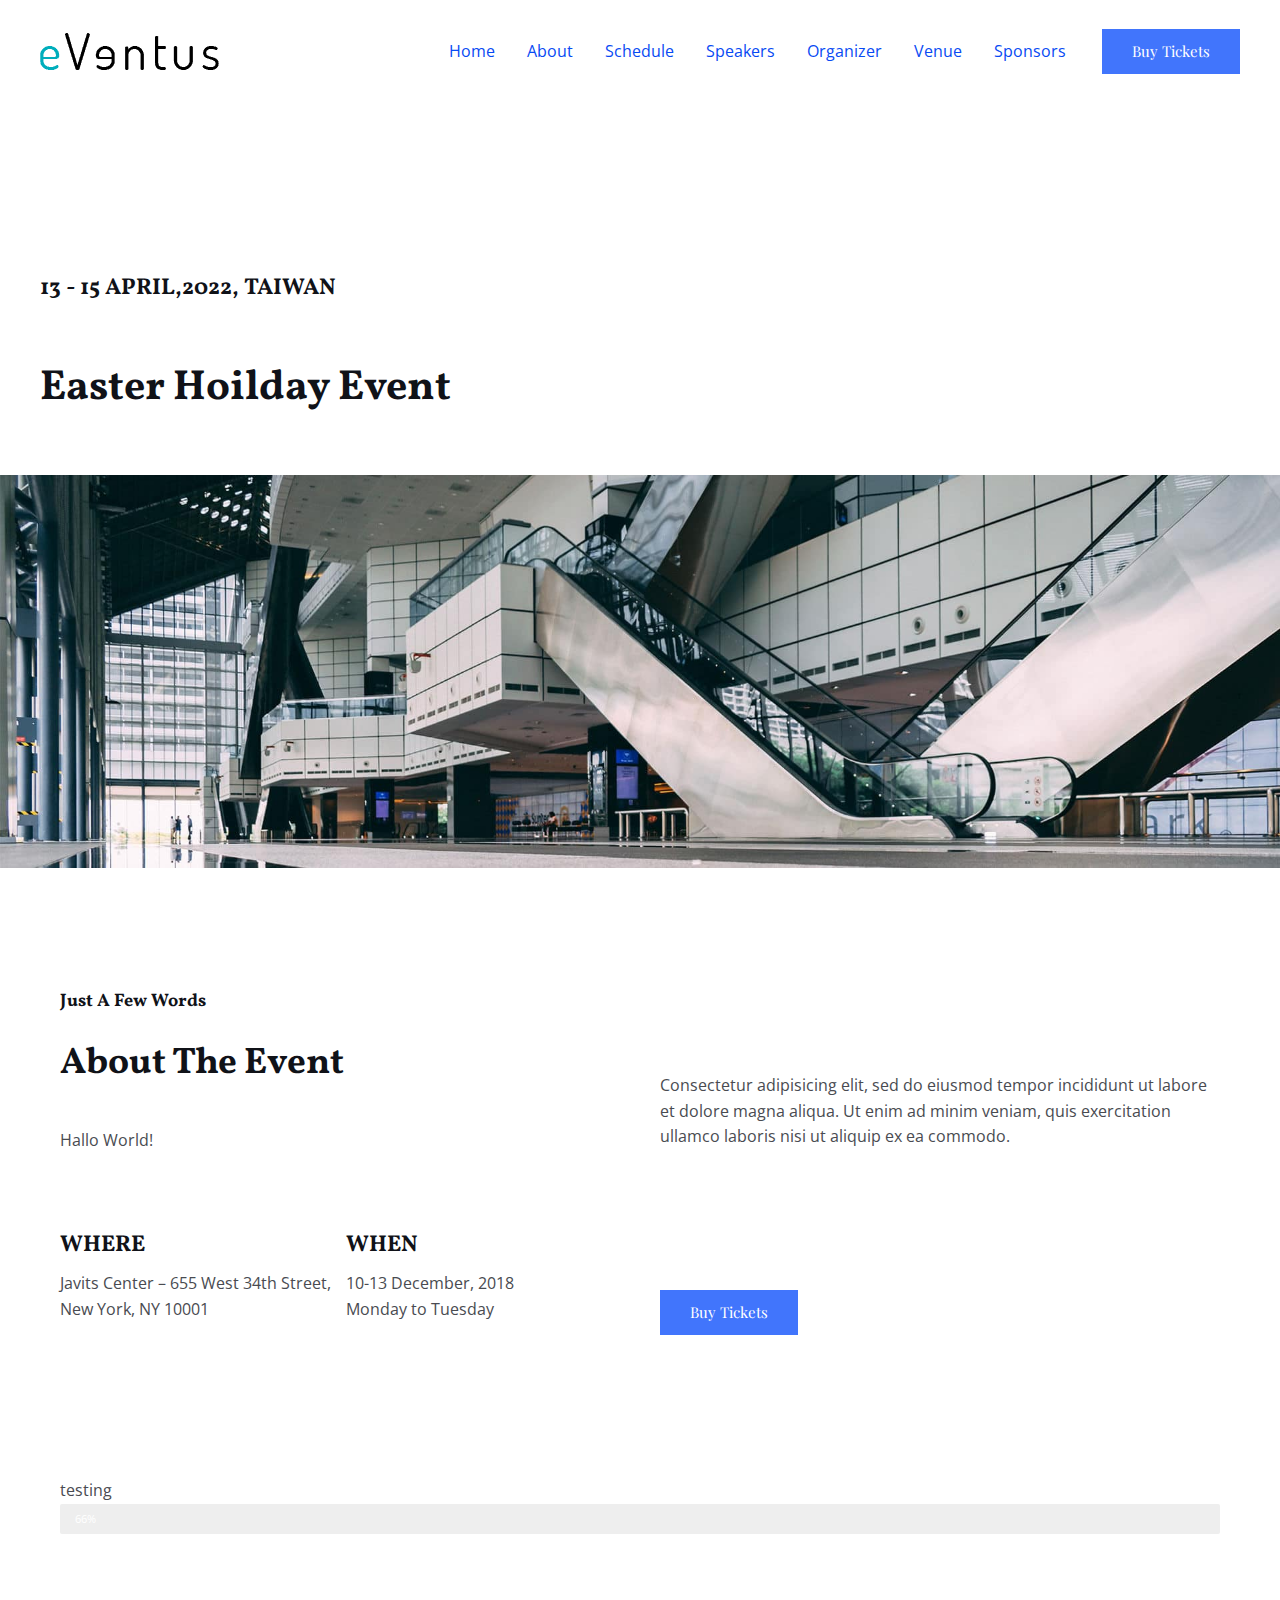
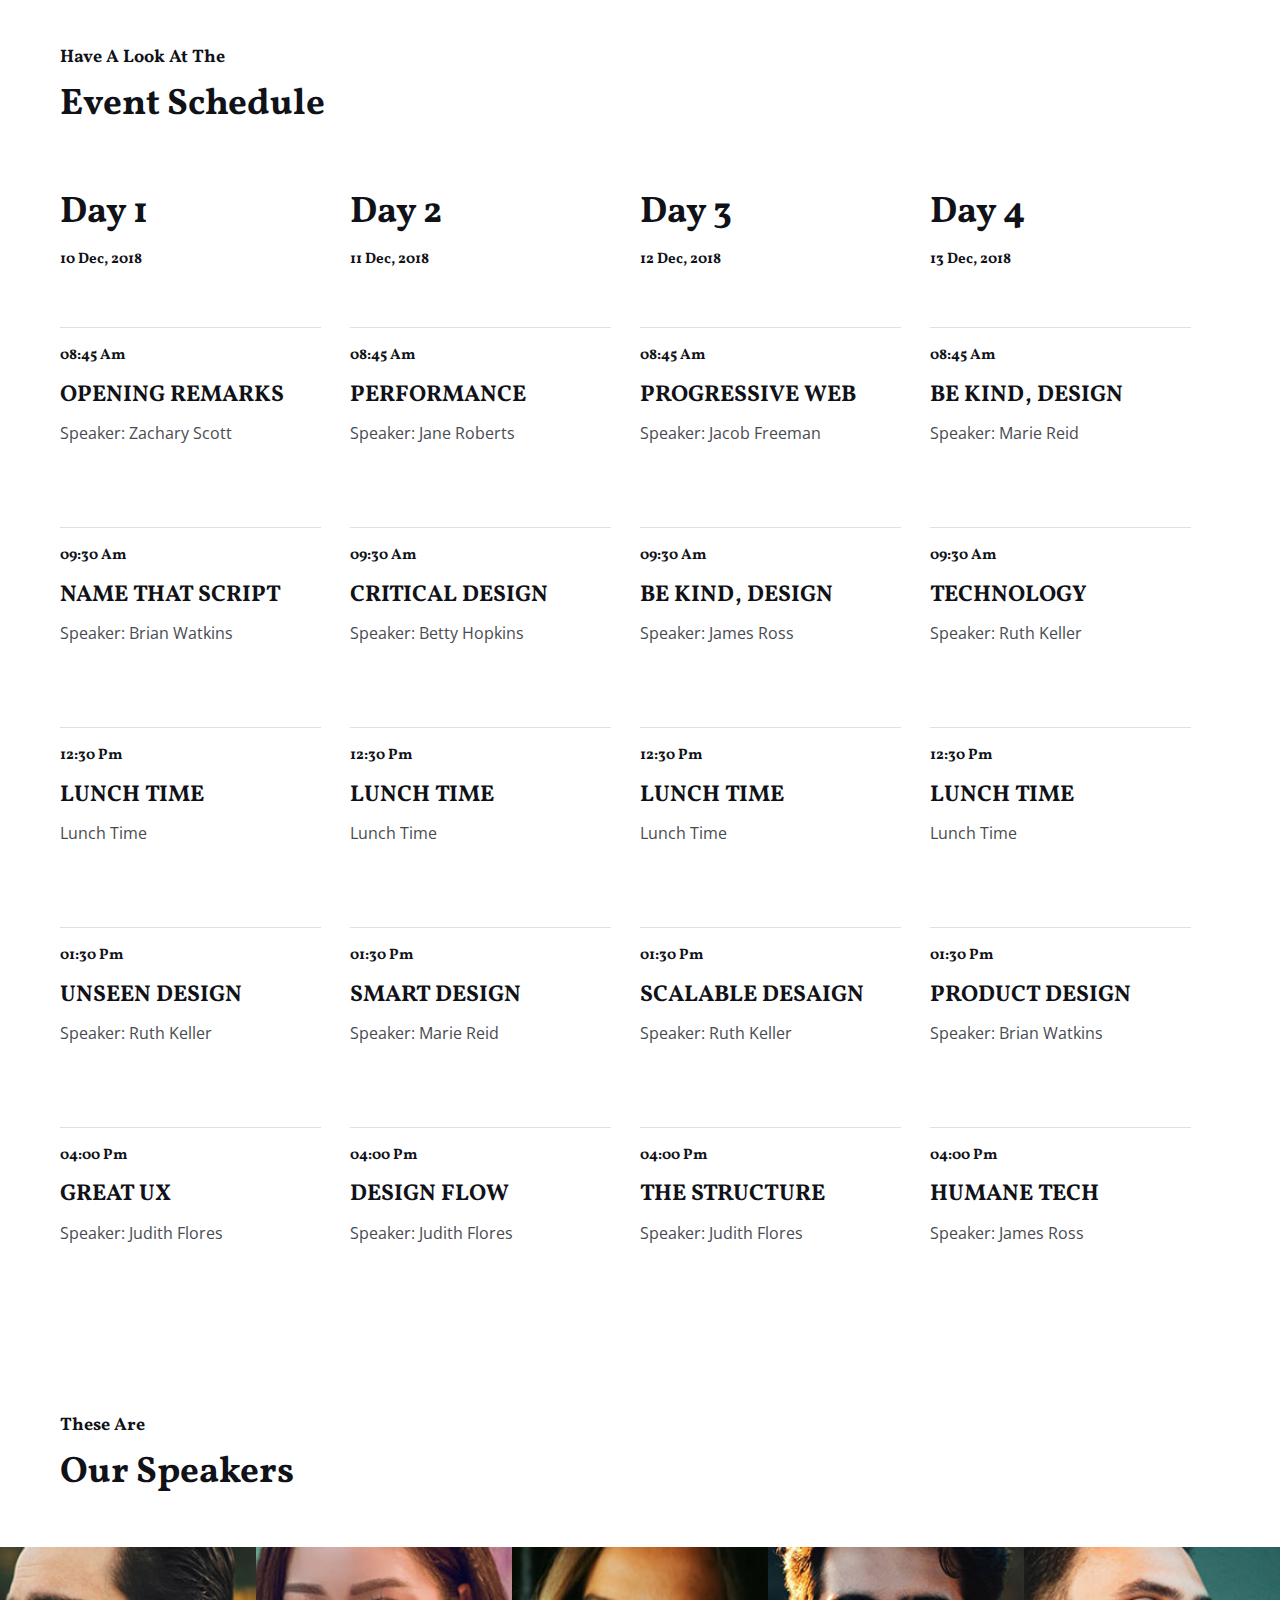
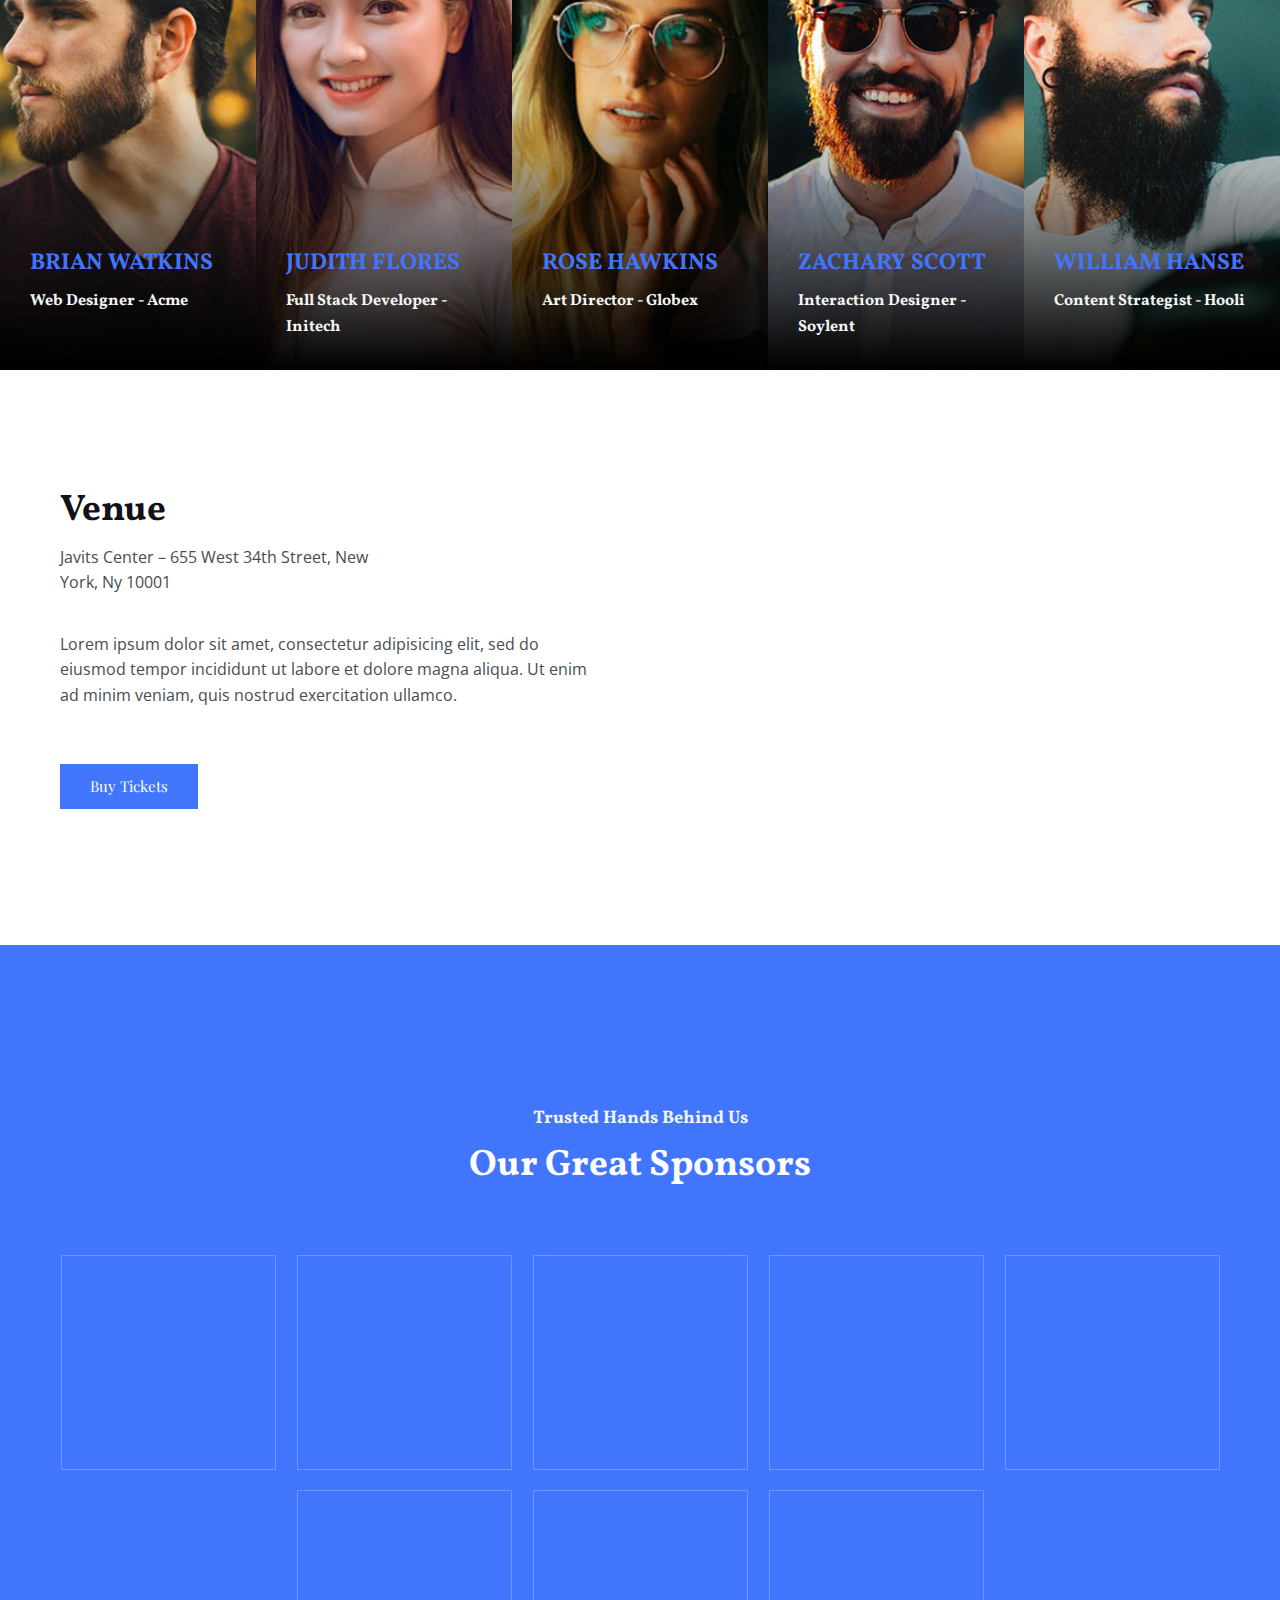
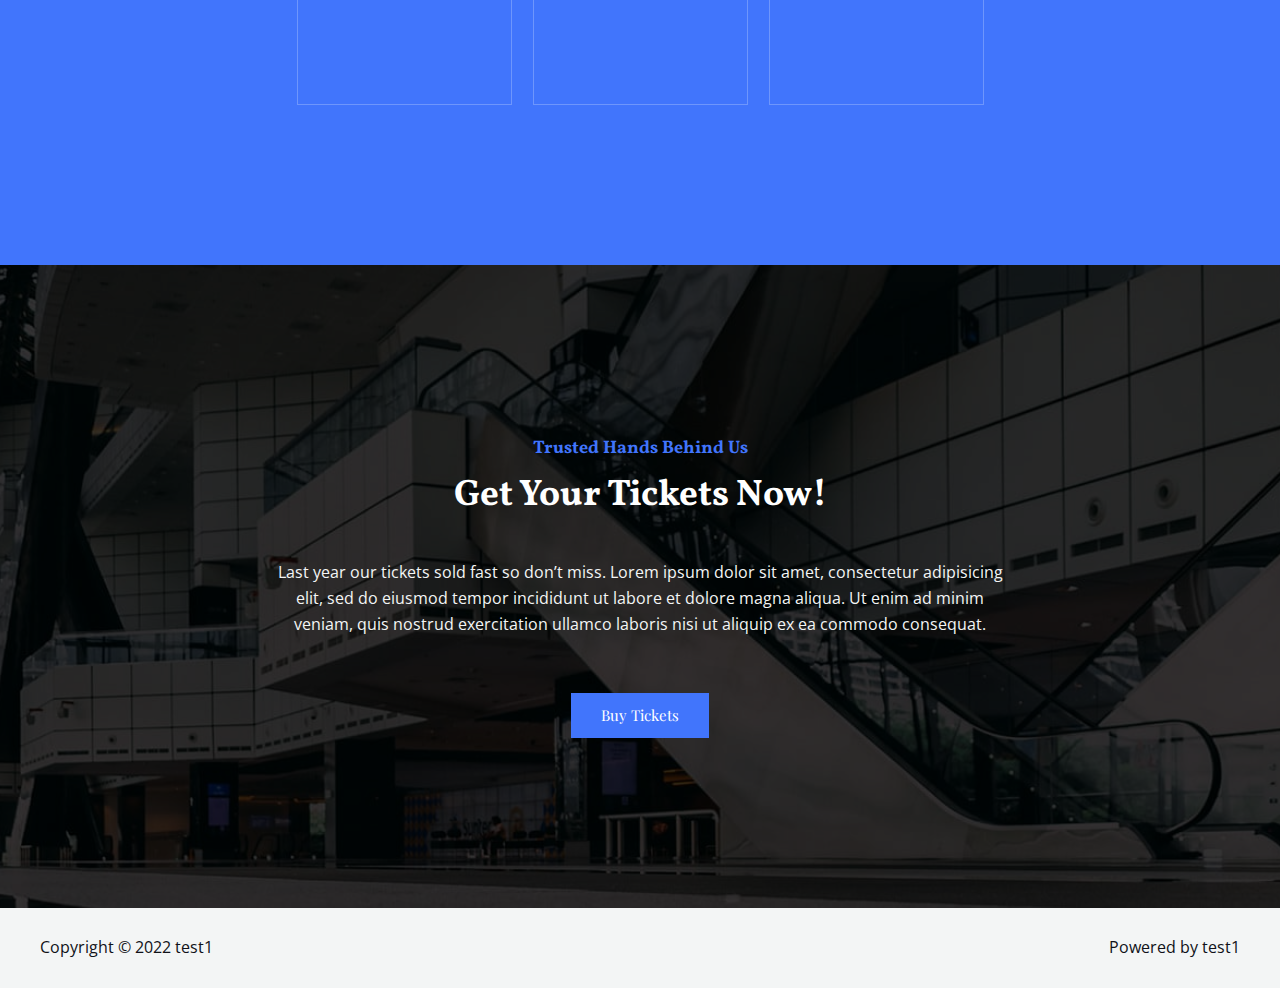
==== commit 028fdbd3: "testing update" ====
--- a/index.html
+++ b/index.html
@@ -38,7 +38,7 @@
 <link rel="stylesheet" id="elementor-post-143-css" href="https://aaanakin.github.io/CV/wp-content/uploads/elementor/css/post-143.css?ver=1650021790" media="all">
 <link rel="stylesheet" id="font-awesome-5-all-css" href="https://aaanakin.github.io/CV/wp-content/plugins/elementor/assets/lib/font-awesome/css/all.min.css?ver=3.6.4" media="all">
 <link rel="stylesheet" id="font-awesome-4-shim-css" href="https://aaanakin.github.io/CV/wp-content/plugins/elementor/assets/lib/font-awesome/css/v4-shims.min.css?ver=3.6.4" media="all">
-<link rel="stylesheet" id="elementor-post-4-css" href="https://aaanakin.github.io/CV/wp-content/uploads/elementor/css/post-4.css?ver=1650022015" media="all">
+<link rel="stylesheet" id="elementor-post-4-css" href="https://aaanakin.github.io/CV/wp-content/uploads/elementor/css/post-4.css?ver=1650094093" media="all">
 <link rel="stylesheet" id="google-fonts-1-css" href="https://fonts.googleapis.com/css?family=Roboto%3A100%2C100italic%2C200%2C200italic%2C300%2C300italic%2C400%2C400italic%2C500%2C500italic%2C600%2C600italic%2C700%2C700italic%2C800%2C800italic%2C900%2C900italic%7CRoboto+Slab%3A100%2C100italic%2C200%2C200italic%2C300%2C300italic%2C400%2C400italic%2C500%2C500italic%2C600%2C600italic%2C700%2C700italic%2C800%2C800italic%2C900%2C900italic&#038;display=auto&#038;ver=5.9.3" media="all">
 <!--[if IE]>
 <script src='https://aaanakin.github.io/CV/wp-content/themes/astra/assets/js/minified/flexibility.min.js?ver=3.7.9' id='astra-flexibility-js'></script>
@@ -290,6 +290,19 @@
 								<div class="elementor-element elementor-element-77dcfdd elementor-widget elementor-widget-menu-anchor" data-id="77dcfdd" data-element_type="widget" data-widget_type="menu-anchor.default">
 				<div class="elementor-widget-container">
 					<div id="schedule" class="elementor-menu-anchor"></div>
+				</div>
+				</div>
+				<div class="elementor-element elementor-element-8e8aef1 elementor-widget elementor-widget-progress" data-id="8e8aef1" data-element_type="widget" data-widget_type="progress.default">
+				<div class="elementor-widget-container">
+			<style>/*! elementor - v3.6.4 - 13-04-2022 */
+.elementor-widget-progress{text-align:left}.elementor-progress-wrapper{position:relative;background-color:#eee;color:#fff;height:100%;border-radius:2px}.elementor-progress-bar{display:-webkit-box;display:-ms-flexbox;display:flex;background-color:#818a91;width:0;font-size:11px;height:30px;line-height:30px;border-radius:2px;-webkit-transition:width 1s ease-in-out;-o-transition:width 1s ease-in-out;transition:width 1s ease-in-out}.elementor-progress-text{-webkit-box-flex:1;-ms-flex-positive:1;flex-grow:1;white-space:nowrap;-o-text-overflow:ellipsis;text-overflow:ellipsis;overflow:hidden;padding-left:15px}.elementor-progress-percentage{padding-right:15px}.elementor-widget-progress .elementor-progress-wrapper.progress-info .elementor-progress-bar{background-color:#5bc0de}.elementor-widget-progress .elementor-progress-wrapper.progress-success .elementor-progress-bar{background-color:#5cb85c}.elementor-widget-progress .elementor-progress-wrapper.progress-warning .elementor-progress-bar{background-color:#f0ad4e}.elementor-widget-progress .elementor-progress-wrapper.progress-danger .elementor-progress-bar{background-color:#d9534f}.elementor-progress .elementor-title{display:block}@media (max-width:767px){.elementor-progress-text{padding-left:10px}}</style>			<span class="elementor-title">testing</span>
+		
+		<div class="elementor-progress-wrapper" role="progressbar" aria-valuemin="0" aria-valuemax="100" aria-valuenow="66" aria-valuetext="this is a test">
+			<div class="elementor-progress-bar" data-max="66">
+				<span class="elementor-progress-text">this is a test</span>
+									<span class="elementor-progress-percentage">66%</span>
+							</div>
+		</div>
 				</div>
 				</div>
 				<div class="elementor-element elementor-element-78fa80e elementor-widget elementor-widget-heading" data-id="78fa80e" data-element_type="widget" data-widget_type="heading.default">
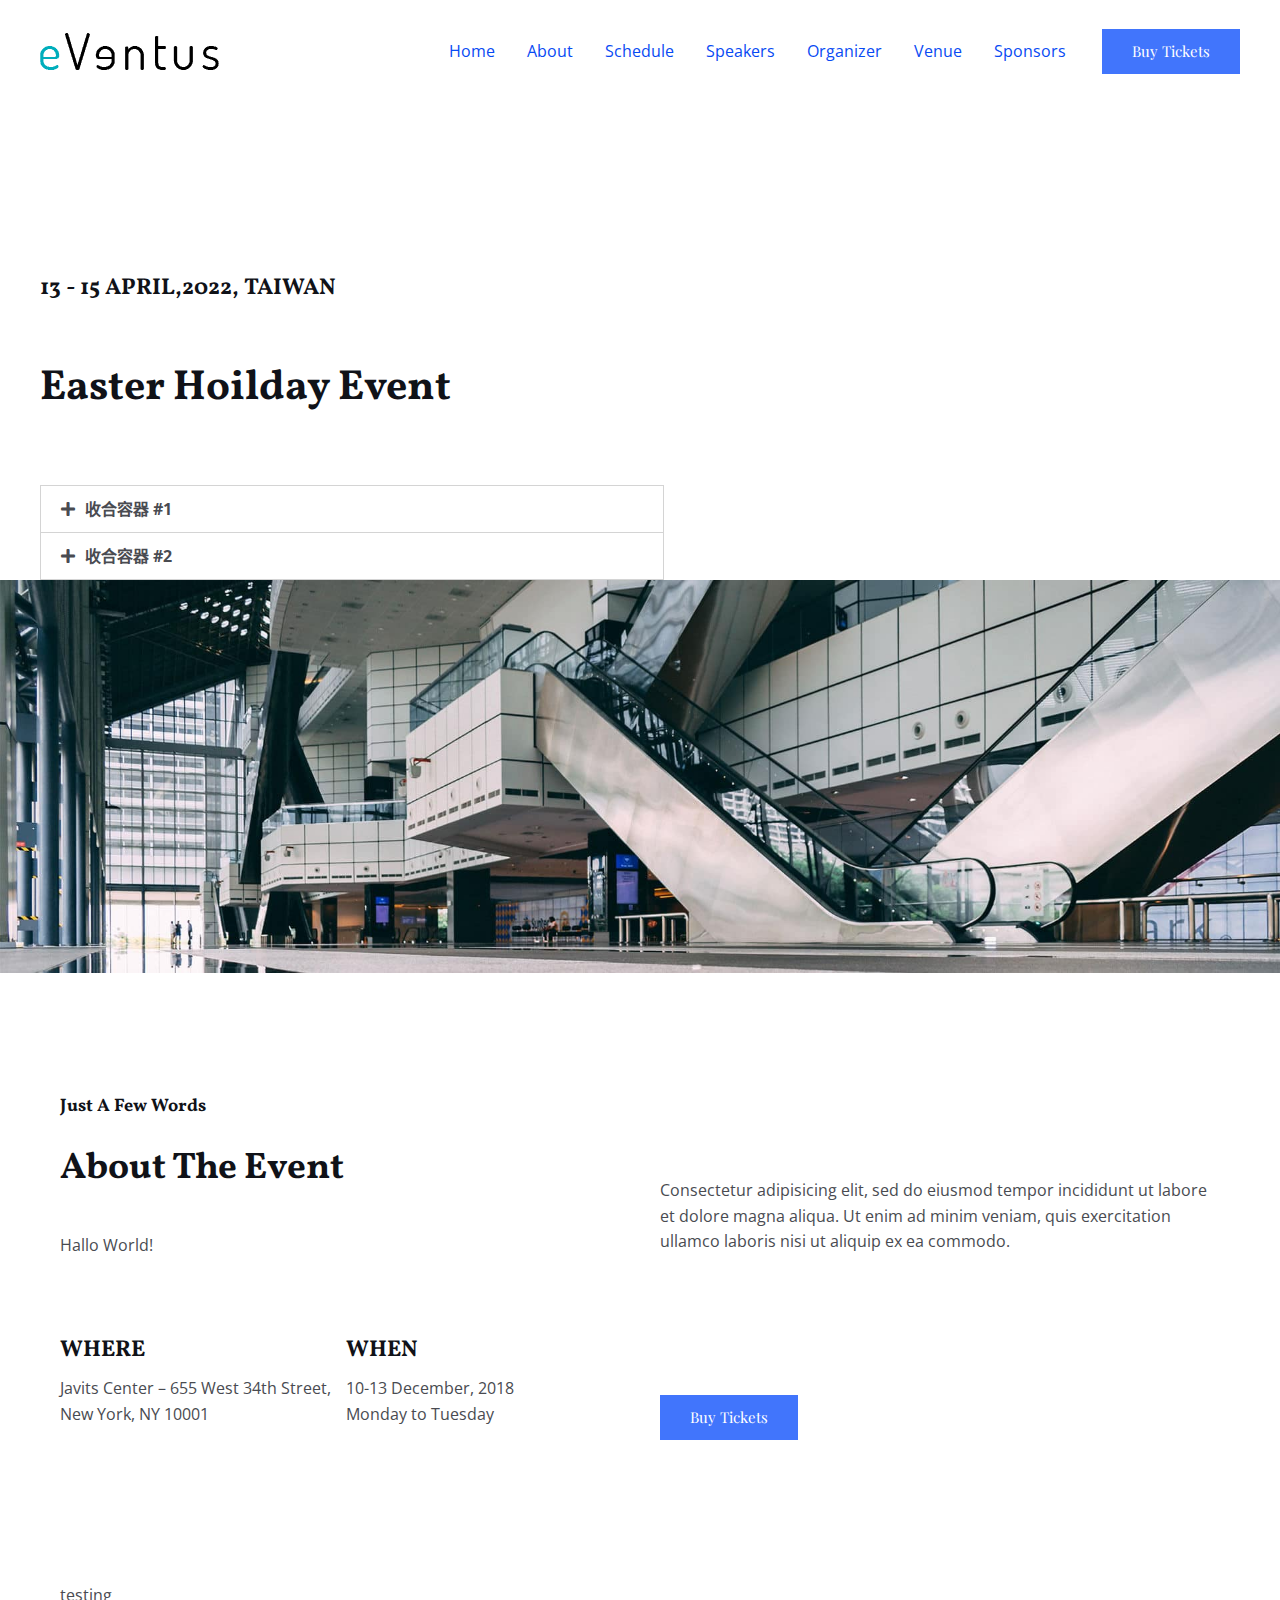
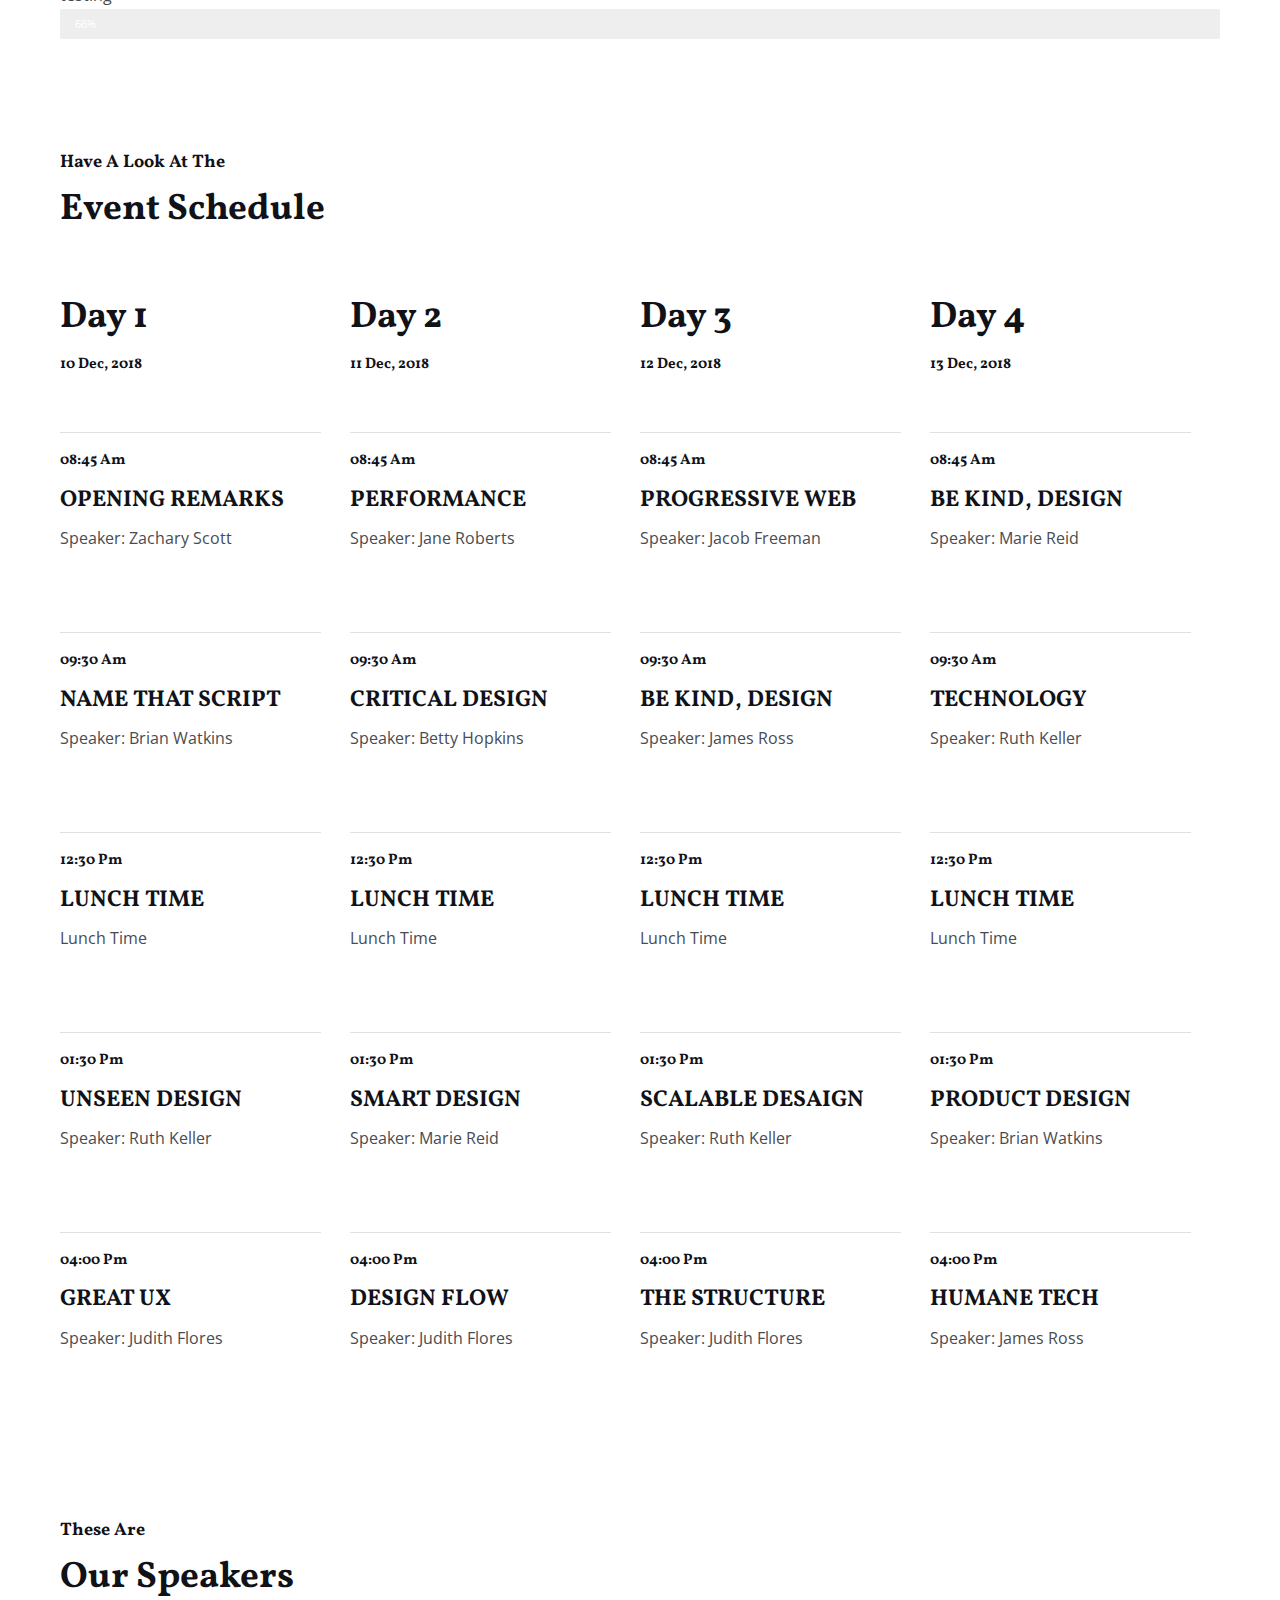
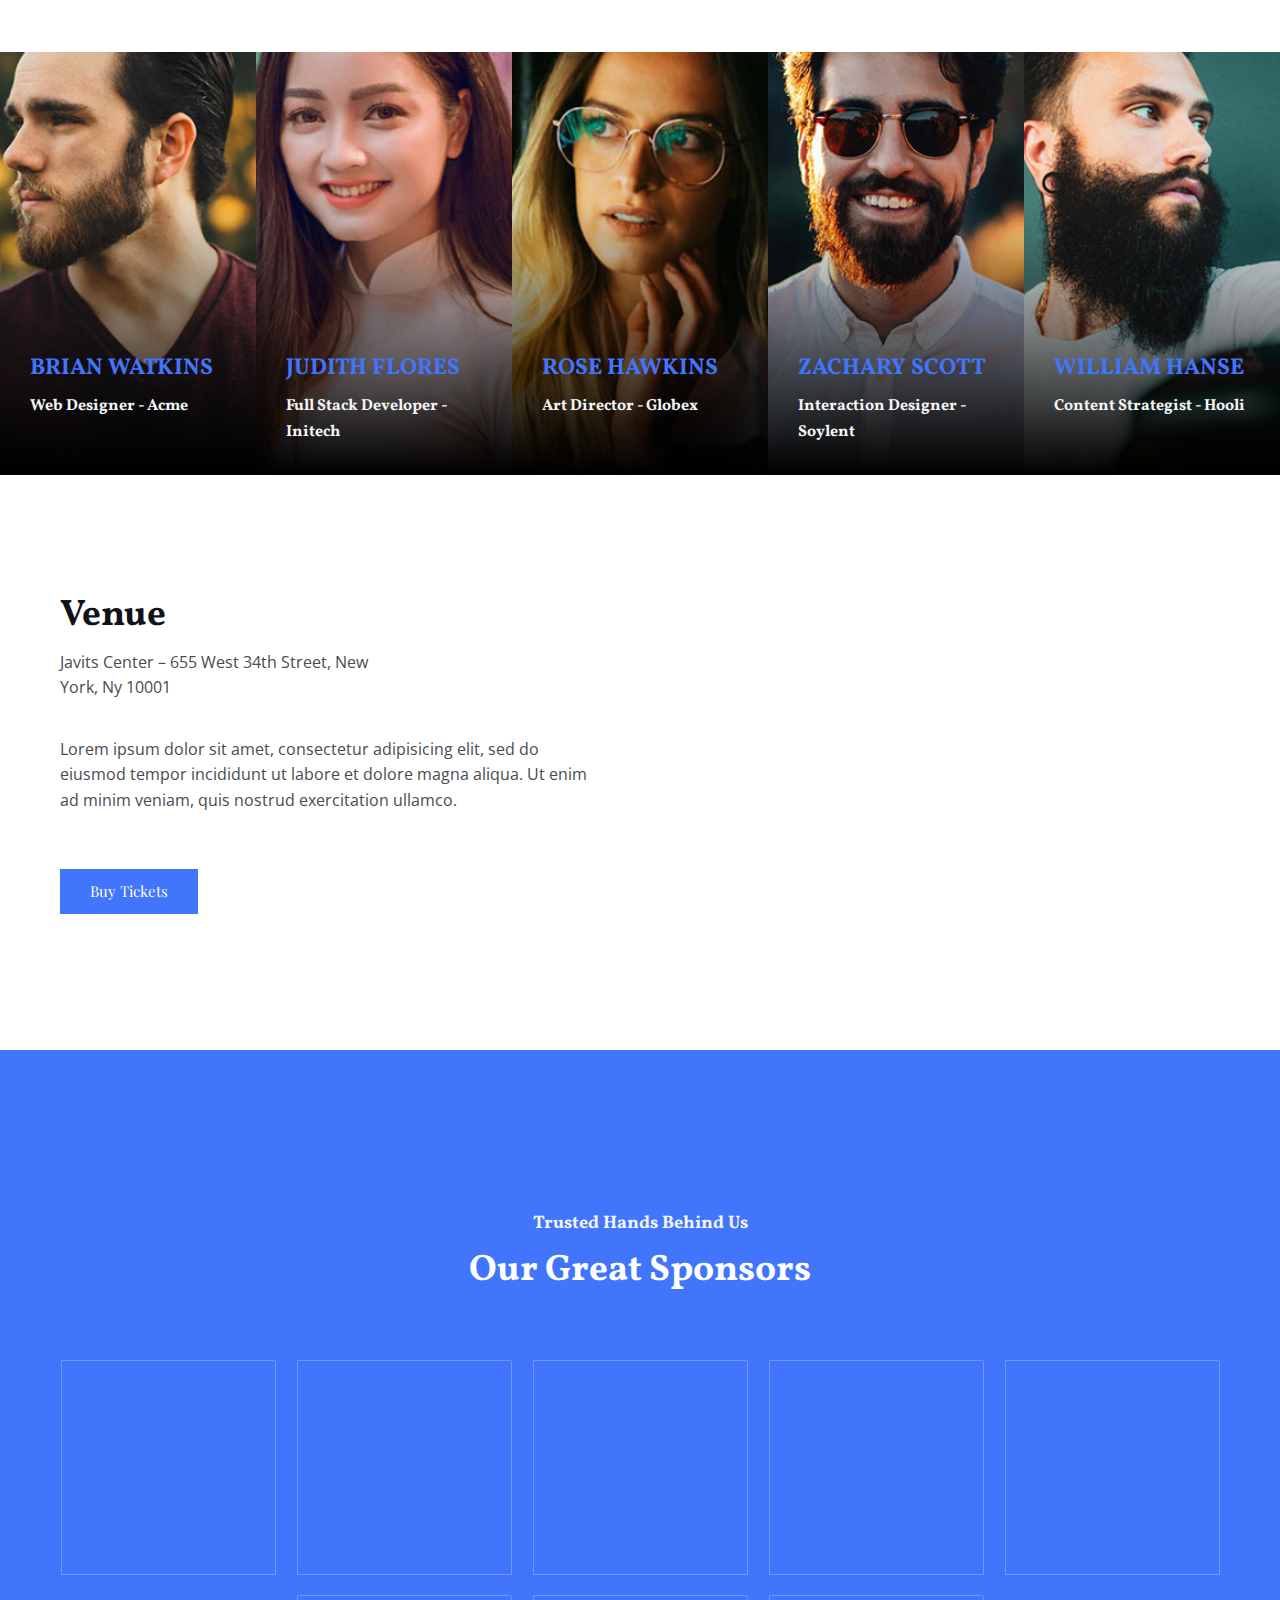
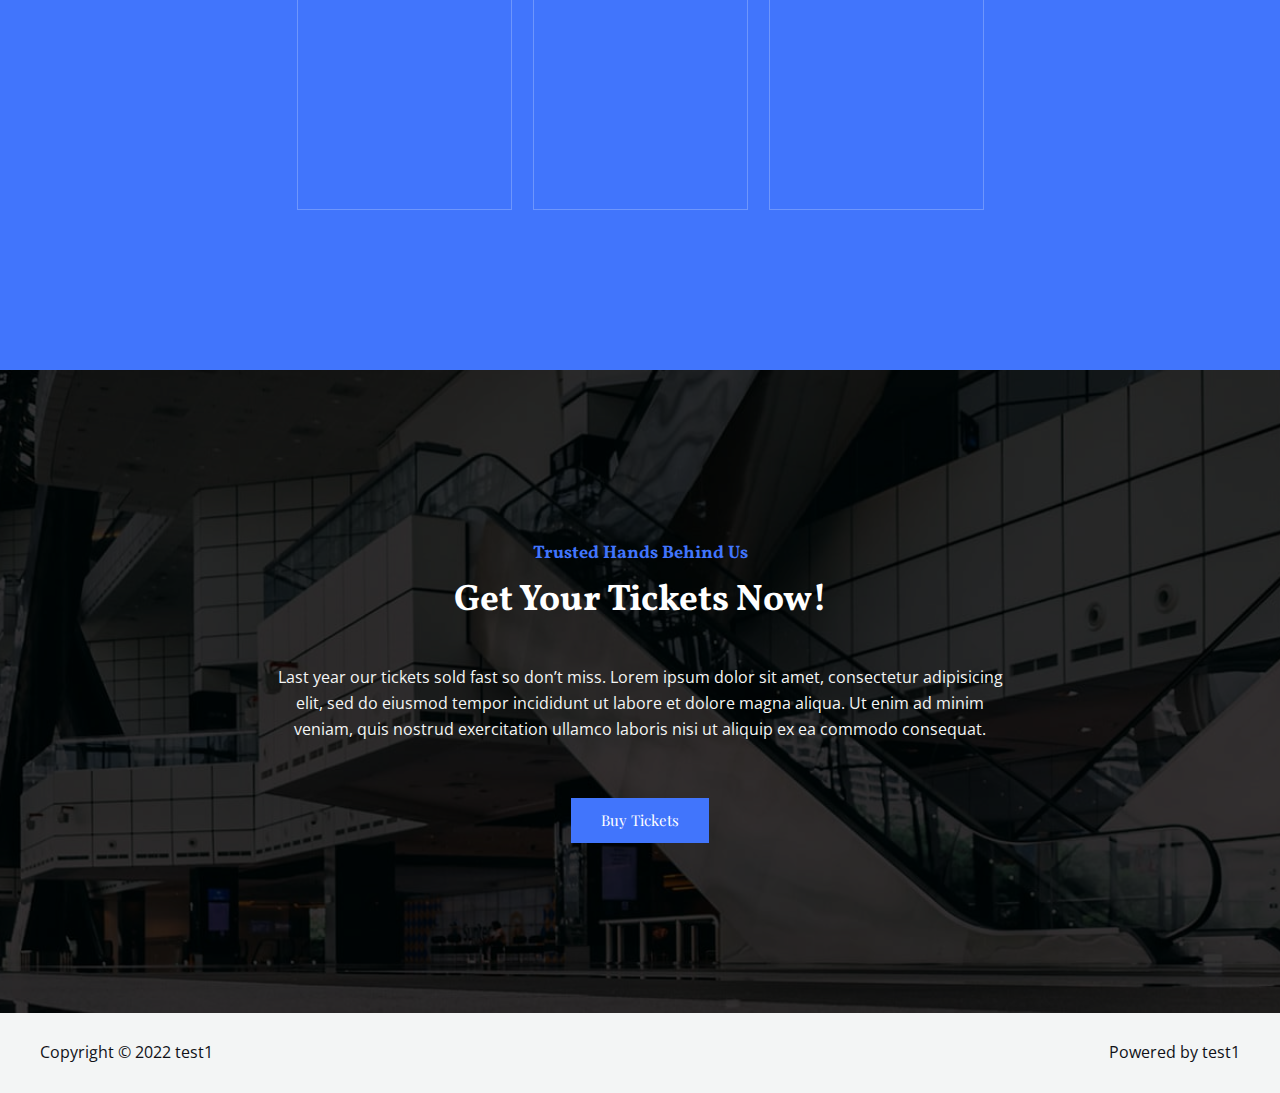
==== commit ba856f1e: "test update new eff" ====
--- a/index.html
+++ b/index.html
@@ -38,8 +38,10 @@
 <link rel="stylesheet" id="elementor-post-143-css" href="https://aaanakin.github.io/CV/wp-content/uploads/elementor/css/post-143.css?ver=1650021790" media="all">
 <link rel="stylesheet" id="font-awesome-5-all-css" href="https://aaanakin.github.io/CV/wp-content/plugins/elementor/assets/lib/font-awesome/css/all.min.css?ver=3.6.4" media="all">
 <link rel="stylesheet" id="font-awesome-4-shim-css" href="https://aaanakin.github.io/CV/wp-content/plugins/elementor/assets/lib/font-awesome/css/v4-shims.min.css?ver=3.6.4" media="all">
-<link rel="stylesheet" id="elementor-post-4-css" href="https://aaanakin.github.io/CV/wp-content/uploads/elementor/css/post-4.css?ver=1650094093" media="all">
+<link rel="stylesheet" id="elementor-post-4-css" href="https://aaanakin.github.io/CV/wp-content/uploads/elementor/css/post-4.css?ver=1650094410" media="all">
 <link rel="stylesheet" id="google-fonts-1-css" href="https://fonts.googleapis.com/css?family=Roboto%3A100%2C100italic%2C200%2C200italic%2C300%2C300italic%2C400%2C400italic%2C500%2C500italic%2C600%2C600italic%2C700%2C700italic%2C800%2C800italic%2C900%2C900italic%7CRoboto+Slab%3A100%2C100italic%2C200%2C200italic%2C300%2C300italic%2C400%2C400italic%2C500%2C500italic%2C600%2C600italic%2C700%2C700italic%2C800%2C800italic%2C900%2C900italic&#038;display=auto&#038;ver=5.9.3" media="all">
+<link rel="stylesheet" id="elementor-icons-shared-0-css" href="https://aaanakin.github.io/CV/wp-content/plugins/elementor/assets/lib/font-awesome/css/fontawesome.min.css?ver=5.15.3" media="all">
+<link rel="stylesheet" id="elementor-icons-fa-solid-css" href="https://aaanakin.github.io/CV/wp-content/plugins/elementor/assets/lib/font-awesome/css/solid.min.css?ver=5.15.3" media="all">
 <!--[if IE]>
 <script src='https://aaanakin.github.io/CV/wp-content/themes/astra/assets/js/minified/flexibility.min.js?ver=3.7.9' id='astra-flexibility-js'></script>
 <script id='astra-flexibility-js-after'>
@@ -180,6 +182,33 @@
 				<div class="elementor-element elementor-element-ece3eaf elementor-widget elementor-widget-heading" data-id="ece3eaf" data-element_type="widget" data-widget_type="heading.default">
 				<div class="elementor-widget-container">
 			<h1 class="elementor-heading-title elementor-size-default">Easter Hoilday Event</h1>		</div>
+				</div>
+				<div class="elementor-element elementor-element-d032862 elementor-widget elementor-widget-accordion" data-id="d032862" data-element_type="widget" data-widget_type="accordion.default">
+				<div class="elementor-widget-container">
+			<style>/*! elementor - v3.6.4 - 13-04-2022 */
+.elementor-accordion{text-align:left}.elementor-accordion .elementor-accordion-item{border:1px solid #d4d4d4}.elementor-accordion .elementor-accordion-item+.elementor-accordion-item{border-top:none}.elementor-accordion .elementor-tab-title{margin:0;padding:15px 20px;font-weight:700;line-height:1;cursor:pointer;outline:none}.elementor-accordion .elementor-tab-title .elementor-accordion-icon{display:inline-block;width:1.5em}.elementor-accordion .elementor-tab-title .elementor-accordion-icon svg{width:1em;height:1em}.elementor-accordion .elementor-tab-title .elementor-accordion-icon.elementor-accordion-icon-right{float:right;text-align:right}.elementor-accordion .elementor-tab-title .elementor-accordion-icon.elementor-accordion-icon-left{float:left;text-align:left}.elementor-accordion .elementor-tab-title .elementor-accordion-icon .elementor-accordion-icon-closed{display:block}.elementor-accordion .elementor-tab-title .elementor-accordion-icon .elementor-accordion-icon-opened,.elementor-accordion .elementor-tab-title.elementor-active .elementor-accordion-icon-closed{display:none}.elementor-accordion .elementor-tab-title.elementor-active .elementor-accordion-icon-opened{display:block}.elementor-accordion .elementor-tab-content{display:none;padding:15px 20px;border-top:1px solid #d4d4d4}@media (max-width:767px){.elementor-accordion .elementor-tab-title{padding:12px 15px}.elementor-accordion .elementor-tab-title .elementor-accordion-icon{width:1.2em}.elementor-accordion .elementor-tab-content{padding:7px 15px}}</style>		<div class="elementor-accordion" role="tablist">
+							<div class="elementor-accordion-item">
+					<div id="elementor-tab-title-2181" class="elementor-tab-title" data-tab="1" role="tab" aria-controls="elementor-tab-content-2181" aria-expanded="false">
+													<span class="elementor-accordion-icon elementor-accordion-icon-left" aria-hidden="true">
+															<span class="elementor-accordion-icon-closed"><i class="fas fa-plus"></i></span>
+								<span class="elementor-accordion-icon-opened"><i class="fas fa-minus"></i></span>
+														</span>
+												<a class="elementor-accordion-title">收合容器 #1</a>
+					</div>
+					<div id="elementor-tab-content-2181" class="elementor-tab-content elementor-clearfix" data-tab="1" role="tabpanel" aria-labelledby="elementor-tab-title-2181">以下是為了能夠滿足段落所需的長度而定義的無意義內文，請自行參酌編排。</div>
+				</div>
+							<div class="elementor-accordion-item">
+					<div id="elementor-tab-title-2182" class="elementor-tab-title" data-tab="2" role="tab" aria-controls="elementor-tab-content-2182" aria-expanded="false">
+													<span class="elementor-accordion-icon elementor-accordion-icon-left" aria-hidden="true">
+															<span class="elementor-accordion-icon-closed"><i class="fas fa-plus"></i></span>
+								<span class="elementor-accordion-icon-opened"><i class="fas fa-minus"></i></span>
+														</span>
+												<a class="elementor-accordion-title">收合容器 #2</a>
+					</div>
+					<div id="elementor-tab-content-2182" class="elementor-tab-content elementor-clearfix" data-tab="2" role="tabpanel" aria-labelledby="elementor-tab-title-2182">以下是為了能夠滿足段落所需的長度而定義的無意義內文，請自行參酌編排。</div>
+				</div>
+								</div>
+				</div>
 				</div>
 					</div>
 		</div>
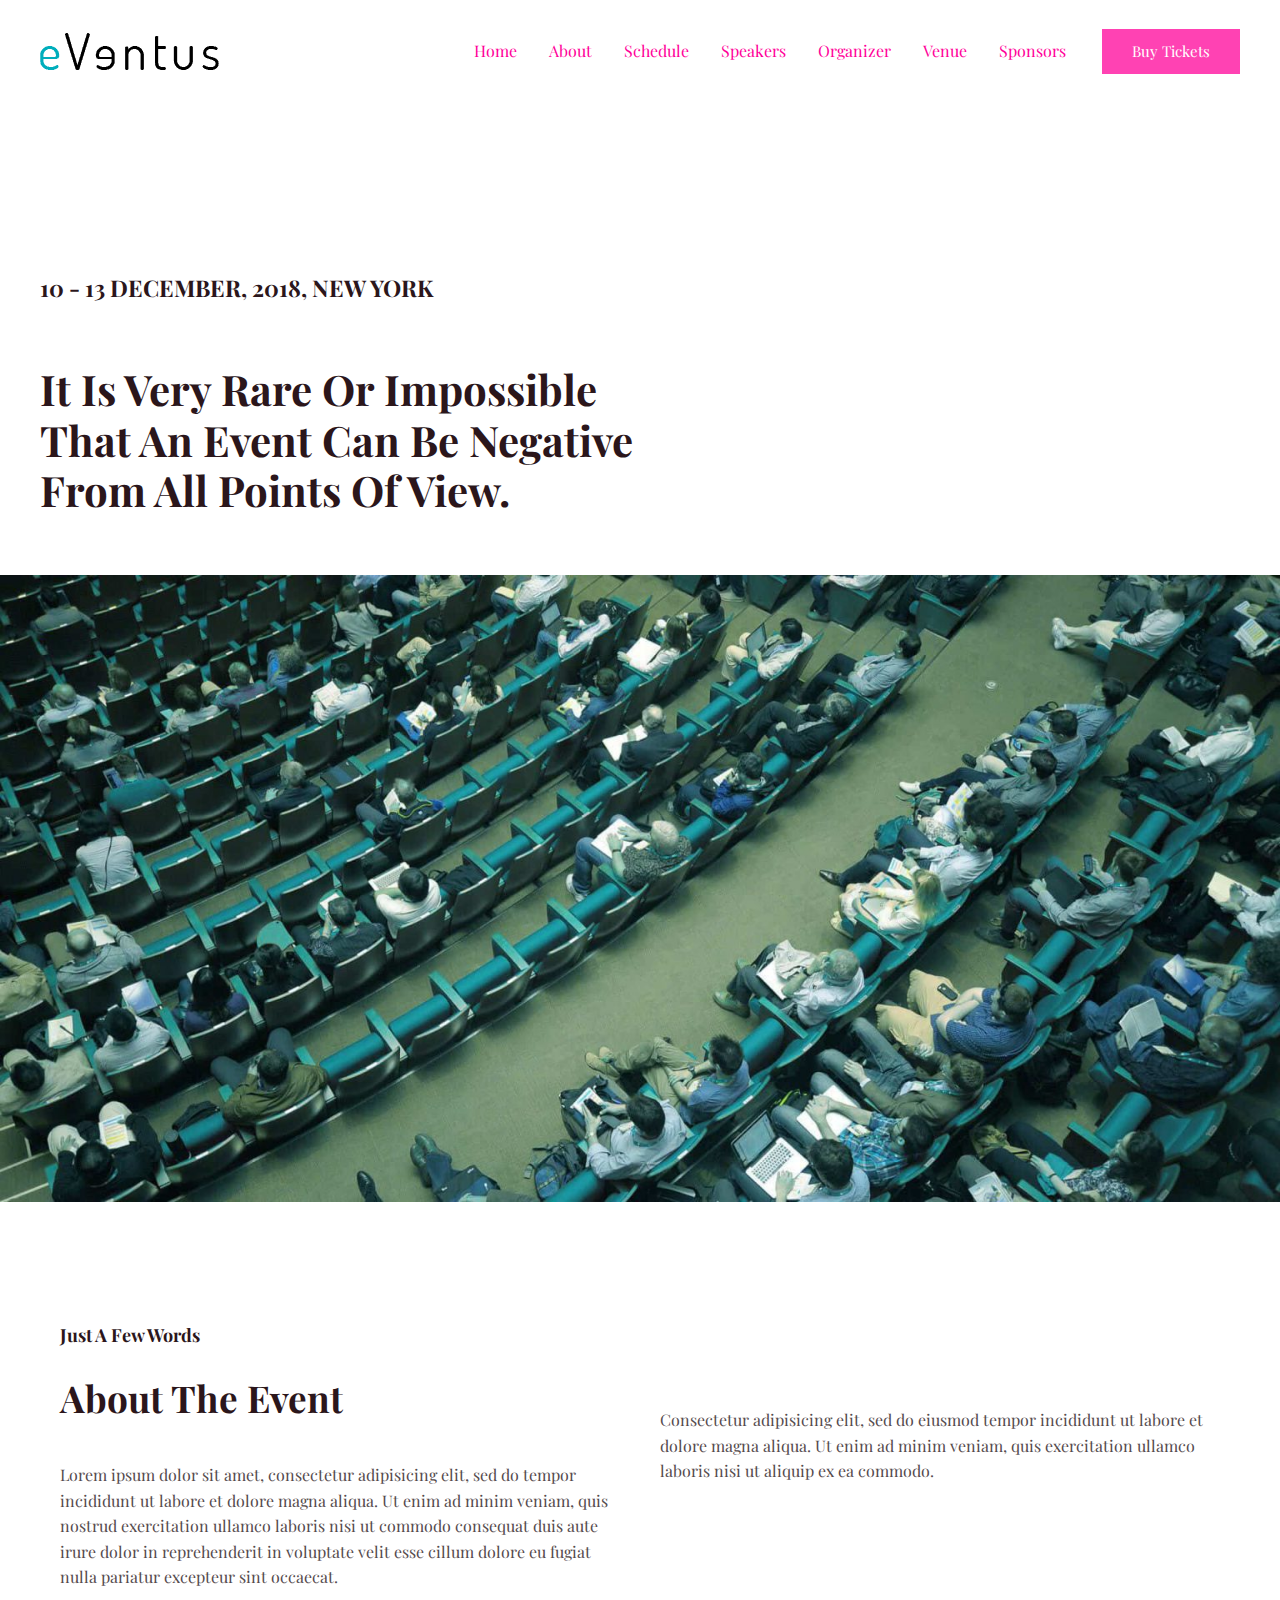
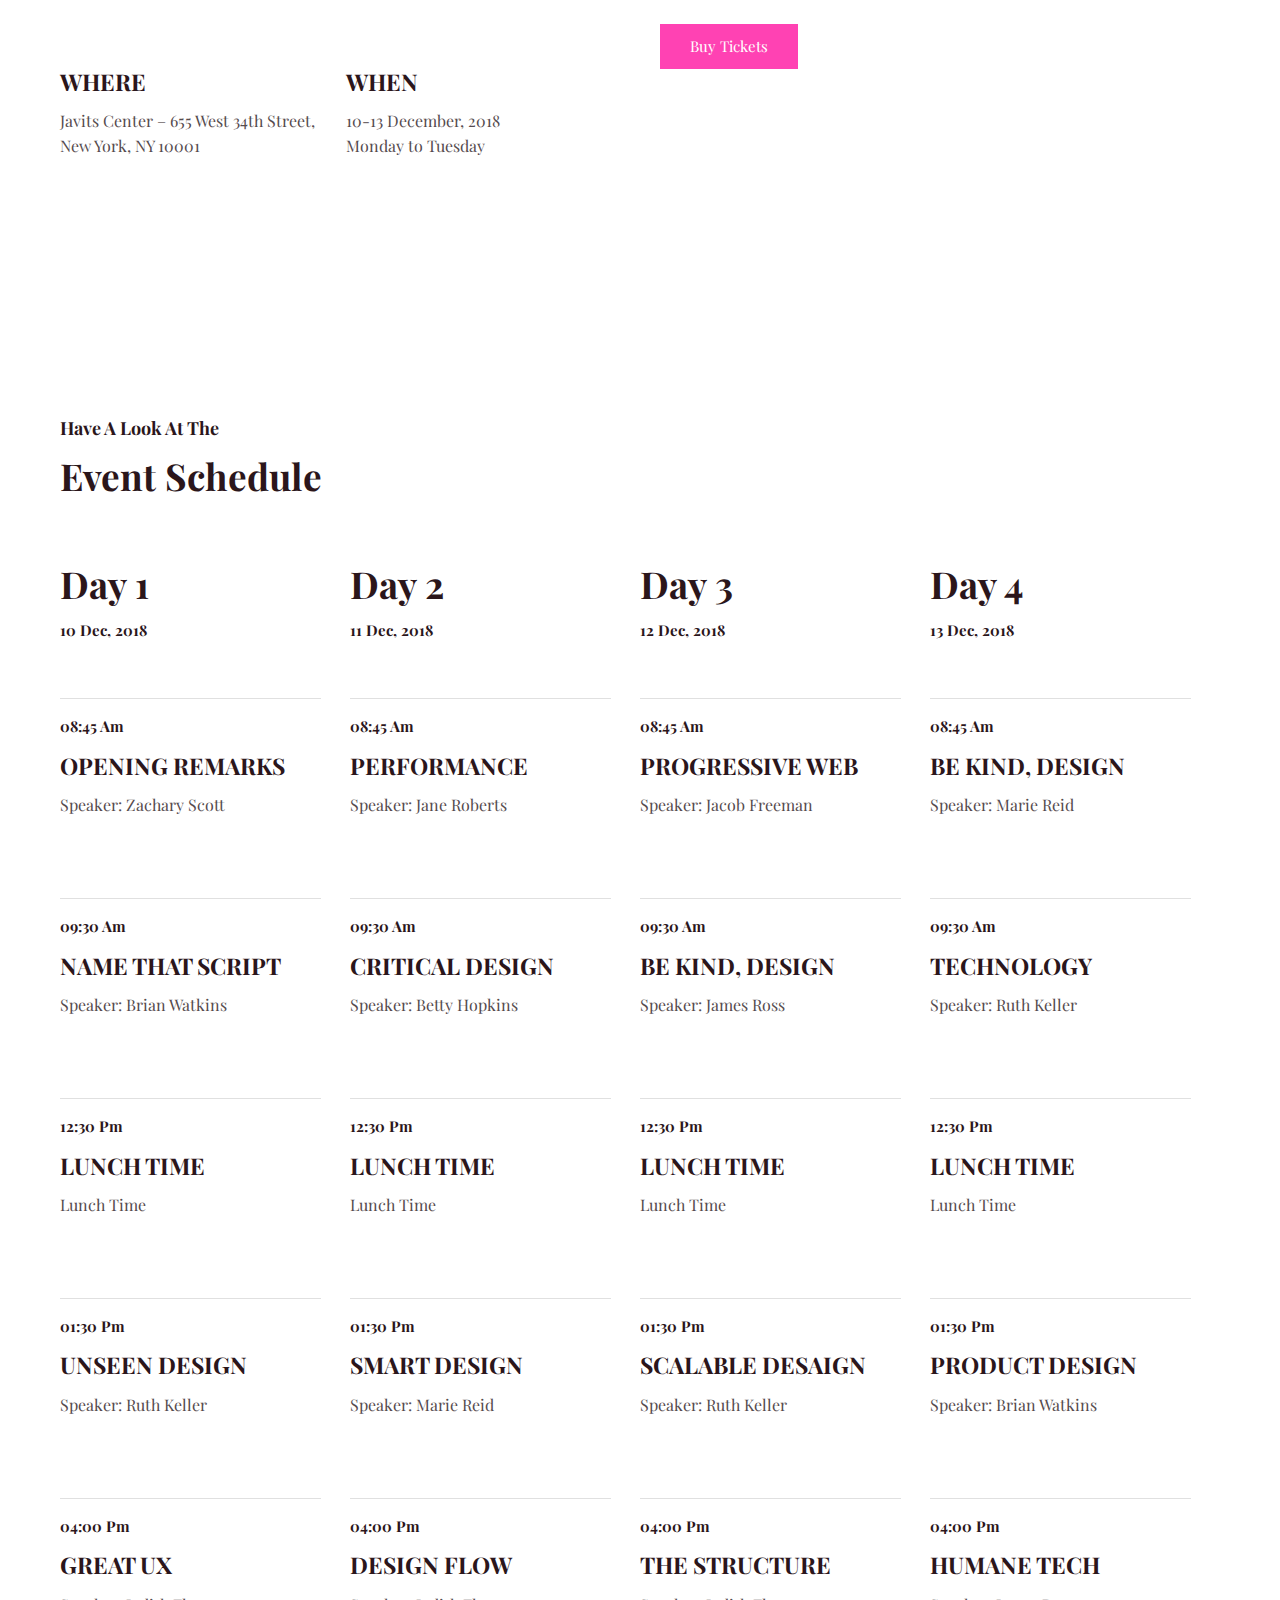
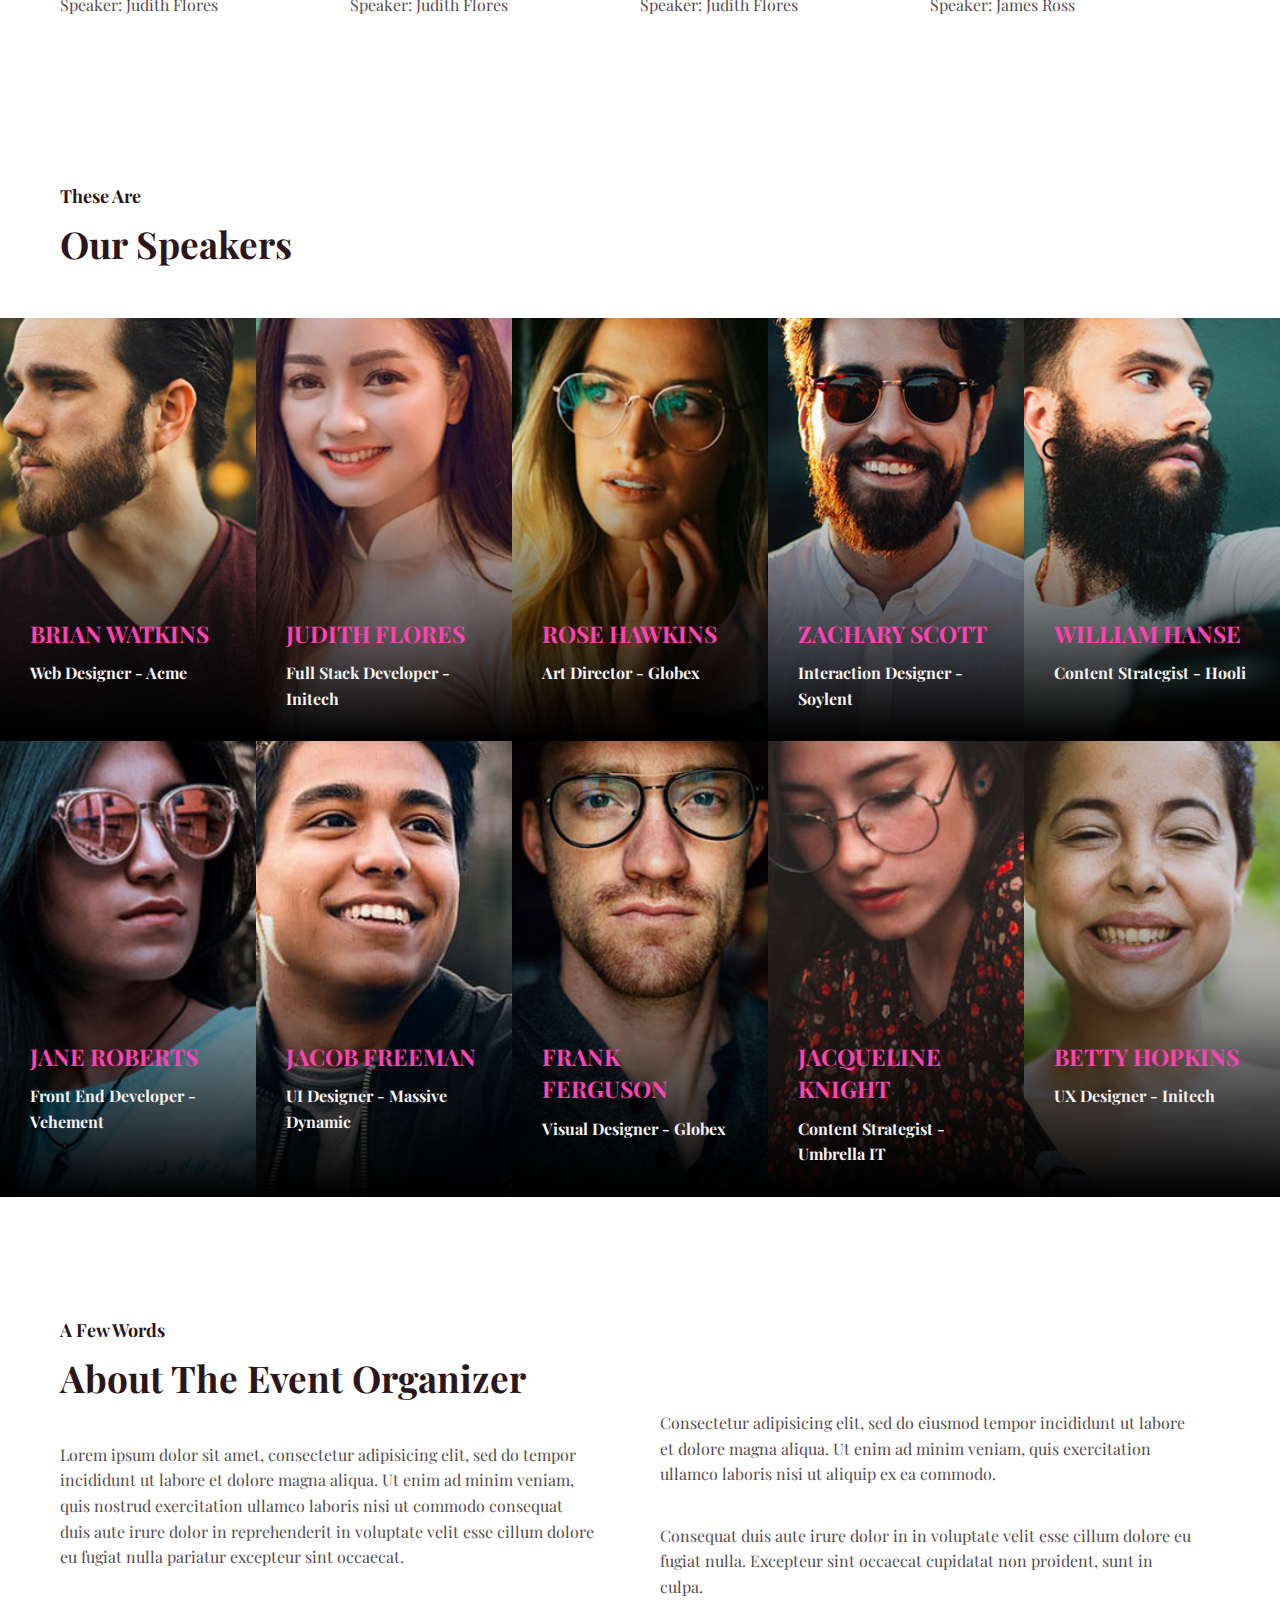
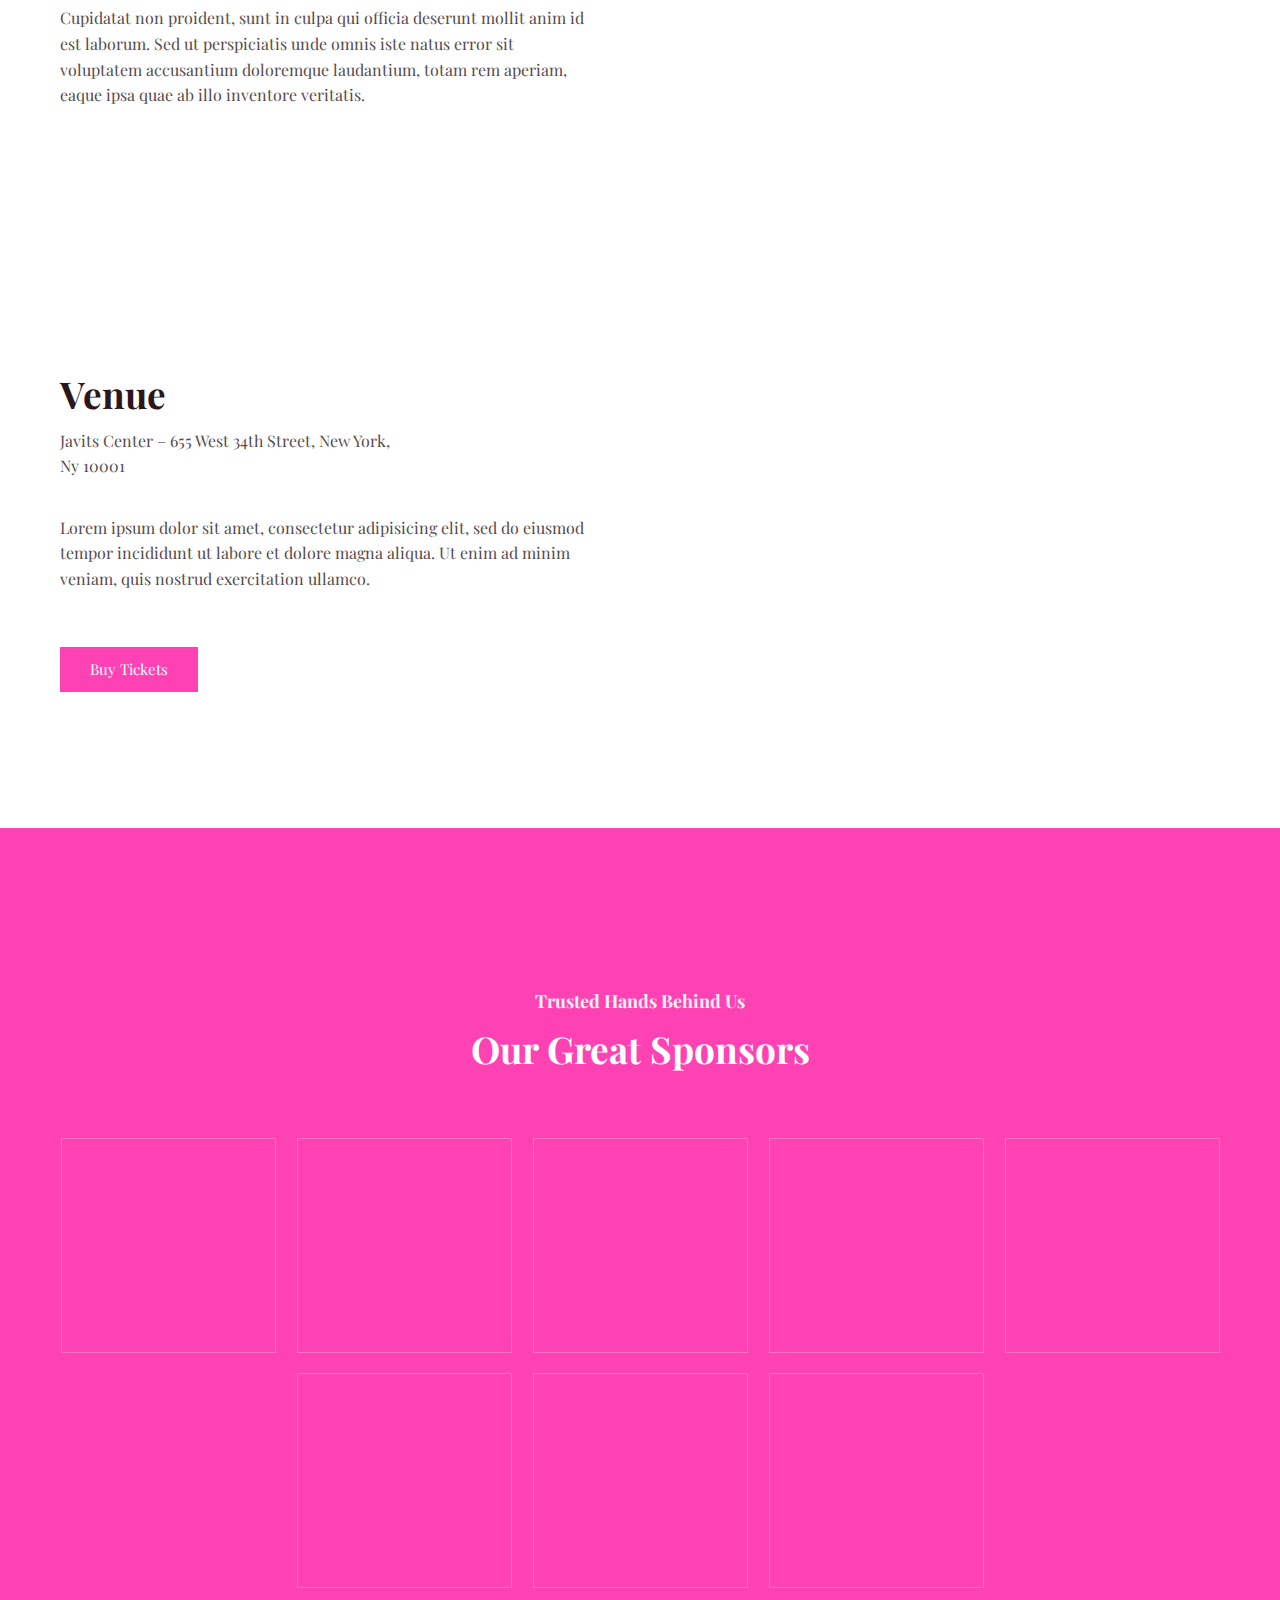
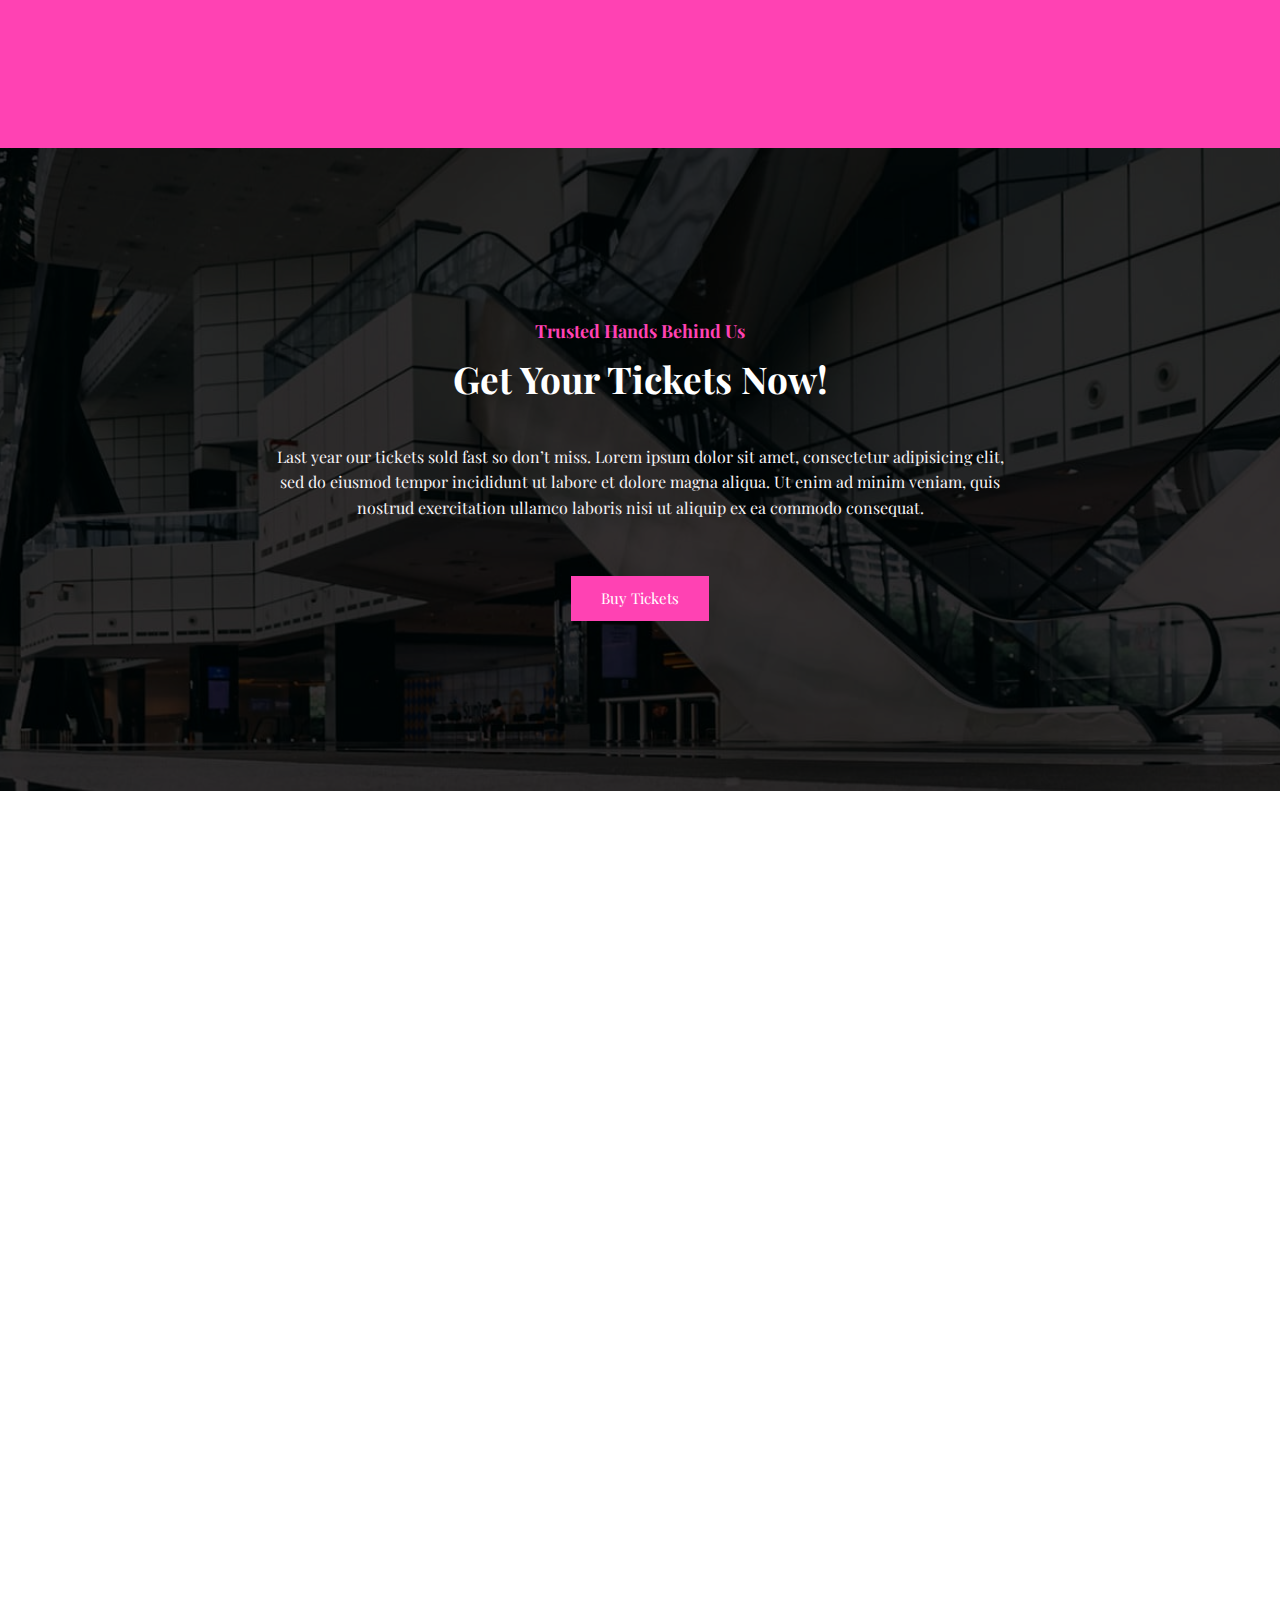
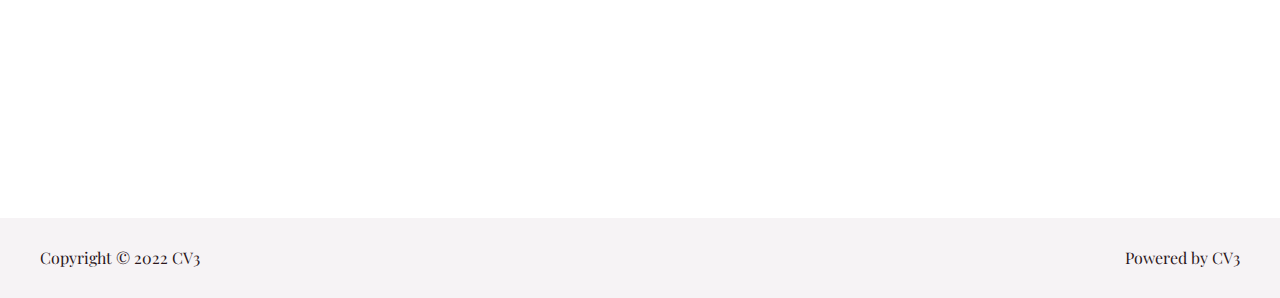
==== commit 79388056: "update" ====
--- a/index.html
+++ b/index.html
@@ -5,12 +5,12 @@
 <meta name="viewport" content="width=device-width, initial-scale=1">
 <link rel="profile" href="https://gmpg.org/xfn/11">
 
-<title>test1 &#8211; 全新的繁體中文 WordPress 網站</title>
+<title>CV3 &#8211; 全新的繁體中文 WordPress 網站</title>
 <meta name="robots" content="max-image-preview:large">
 <link rel="dns-prefetch" href="//fonts.googleapis.com">
 <link rel="dns-prefetch" href="//s.w.org">
-<link rel="alternate" type="application/rss+xml" title="訂閱《test1》&raquo; 資訊提供" href="https://aaanakin.github.io/CV/feed/">
-<link rel="alternate" type="application/rss+xml" title="訂閱《test1》&raquo; 留言的資訊提供" href="https://aaanakin.github.io/CV/comments/feed/">
+<link rel="alternate" type="application/rss+xml" title="訂閱《CV3》&raquo; 資訊提供" href="https://aaanakin.github.io/CV/feed/">
+<link rel="alternate" type="application/rss+xml" title="訂閱《CV3》&raquo; 留言的資訊提供" href="https://aaanakin.github.io/CV/comments/feed/">
 <script>
 window._wpemojiSettings = {"baseUrl":"https:\/\/s.w.org\/images\/core\/emoji\/13.1.0\/72x72\/","ext":".png","svgUrl":"https:\/\/s.w.org\/images\/core\/emoji\/13.1.0\/svg\/","svgExt":".svg","source":{"concatemoji":"https:\/\/aaanakin.github.io\/CV\/wp-includes\/js\/wp-emoji-release.min.js?ver=5.9.3"}};
 /*! This file is auto-generated */
@@ -28,29 +28,27 @@
 	background: none !important;
 	padding: 0 !important;
 }</style>
-	<link rel="stylesheet" id="astra-theme-css-css" href="https://aaanakin.github.io/CV/wp-content/themes/astra/assets/css/minified/frontend.min.css?ver=3.7.9" media="all">
-<style id="astra-theme-css-inline-css">html{font-size:100%;}a,.page-title{color:var(--ast-global-color-0);}a:hover,a:focus{color:var(--ast-global-color-1);}body,button,input,select,textarea,.ast-button,.ast-custom-button{font-family:'Open Sans',sans-serif;font-weight:400;font-size:16px;font-size:1rem;line-height:1.6;text-transform:none;}blockquote{color:var(--ast-global-color-3);}h1,.entry-content h1,.entry-content h1 a,h2,.entry-content h2,.entry-content h2 a,h3,.entry-content h3,.entry-content h3 a,h4,.entry-content h4,.entry-content h4 a,h5,.entry-content h5,.entry-content h5 a,h6,.entry-content h6,.entry-content h6 a,.site-title,.site-title a{font-family:'Vollkorn',serif;font-weight:700;text-transform:none;}.site-title{font-size:35px;font-size:2.1875rem;display:none;}.ast-archive-description .ast-archive-title{font-size:40px;font-size:2.5rem;}.site-header .site-description{font-size:15px;font-size:0.9375rem;display:none;}.entry-title{font-size:30px;font-size:1.875rem;}h1,.entry-content h1,.entry-content h1 a{font-size:42px;font-size:2.625rem;font-family:'Vollkorn',serif;text-transform:none;}h2,.entry-content h2,.entry-content h2 a{font-size:37px;font-size:2.3125rem;font-family:'Vollkorn',serif;text-transform:none;}h3,.entry-content h3,.entry-content h3 a{font-size:23px;font-size:1.4375rem;font-family:'Vollkorn',serif;text-transform:uppercase;}h4,.entry-content h4,.entry-content h4 a{font-size:18px;font-size:1.125rem;font-family:'Vollkorn',serif;text-transform:none;}h5,.entry-content h5,.entry-content h5 a{font-size:16px;font-size:1rem;font-family:'Vollkorn',serif;text-transform:none;}h6,.entry-content h6,.entry-content h6 a{font-size:15px;font-size:0.9375rem;font-family:'Vollkorn',serif;text-transform:none;}.ast-single-post .entry-title,.page-title{font-size:30px;font-size:1.875rem;}::selection{background-color:var(--ast-global-color-0);color:#ffffff;}body,h1,.entry-title a,.entry-content h1,.entry-content h1 a,h2,.entry-content h2,.entry-content h2 a,h3,.entry-content h3,.entry-content h3 a,h4,.entry-content h4,.entry-content h4 a,h5,.entry-content h5,.entry-content h5 a,h6,.entry-content h6,.entry-content h6 a{color:var(--ast-global-color-3);}.tagcloud a:hover,.tagcloud a:focus,.tagcloud a.current-item{color:#ffffff;border-color:var(--ast-global-color-0);background-color:var(--ast-global-color-0);}input:focus,input[type="text"]:focus,input[type="email"]:focus,input[type="url"]:focus,input[type="password"]:focus,input[type="reset"]:focus,input[type="search"]:focus,textarea:focus{border-color:var(--ast-global-color-0);}input[type="radio"]:checked,input[type=reset],input[type="checkbox"]:checked,input[type="checkbox"]:hover:checked,input[type="checkbox"]:focus:checked,input[type=range]::-webkit-slider-thumb{border-color:var(--ast-global-color-0);background-color:var(--ast-global-color-0);box-shadow:none;}.site-footer a:hover + .post-count,.site-footer a:focus + .post-count{background:var(--ast-global-color-0);border-color:var(--ast-global-color-0);}.single .nav-links .nav-previous,.single .nav-links .nav-next{color:var(--ast-global-color-0);}.entry-meta,.entry-meta *{line-height:1.45;color:var(--ast-global-color-0);}.entry-meta a:hover,.entry-meta a:hover *,.entry-meta a:focus,.entry-meta a:focus *,.page-links > .page-link,.page-links .page-link:hover,.post-navigation a:hover{color:var(--ast-global-color-1);}#cat option,.secondary .calendar_wrap thead a,.secondary .calendar_wrap thead a:visited{color:var(--ast-global-color-0);}.secondary .calendar_wrap #today,.ast-progress-val span{background:var(--ast-global-color-0);}.secondary a:hover + .post-count,.secondary a:focus + .post-count{background:var(--ast-global-color-0);border-color:var(--ast-global-color-0);}.calendar_wrap #today > a{color:#ffffff;}.page-links .page-link,.single .post-navigation a{color:var(--ast-global-color-0);}.widget-title{font-size:22px;font-size:1.375rem;color:var(--ast-global-color-3);}.site-logo-img img{ transition:all 0.2s linear;}.ast-page-builder-template .hentry {margin: 0;}.ast-page-builder-template .site-content > .ast-container {max-width: 100%;padding: 0;}.ast-page-builder-template .site-content #primary {padding: 0;margin: 0;}.ast-page-builder-template .no-results {text-align: center;margin: 4em auto;}.ast-page-builder-template .ast-pagination {padding: 2em;}.ast-page-builder-template .entry-header.ast-no-title.ast-no-thumbnail {margin-top: 0;}.ast-page-builder-template .entry-header.ast-header-without-markup {margin-top: 0;margin-bottom: 0;}.ast-page-builder-template .entry-header.ast-no-title.ast-no-meta {margin-bottom: 0;}.ast-page-builder-template.single .post-navigation {padding-bottom: 2em;}.ast-page-builder-template.single-post .site-content > .ast-container {max-width: 100%;}.ast-page-builder-template .entry-header {margin-top: 4em;margin-left: auto;margin-right: auto;padding-left: 20px;padding-right: 20px;}.ast-page-builder-template .ast-archive-description {margin-top: 4em;margin-left: auto;margin-right: auto;padding-left: 20px;padding-right: 20px;}.single.ast-page-builder-template .entry-header {padding-left: 20px;padding-right: 20px;}.ast-page-builder-template.ast-no-sidebar .entry-content .alignwide {margin-left: 0;margin-right: 0;}@media (max-width:921px){#ast-desktop-header{display:none;}}@media (min-width:921px){#ast-mobile-header{display:none;}}.wp-block-buttons.aligncenter{justify-content:center;}@media (max-width:782px){.entry-content .wp-block-columns .wp-block-column{margin-left:0px;}}@media (max-width:921px){.ast-separate-container .ast-article-post,.ast-separate-container .ast-article-single{padding:1.5em 2.14em;}.ast-separate-container #primary,.ast-separate-container #secondary{padding:1.5em 0;}#primary,#secondary{padding:1.5em 0;margin:0;}.ast-left-sidebar #content > .ast-container{display:flex;flex-direction:column-reverse;width:100%;}.ast-author-box img.avatar{margin:20px 0 0 0;}}@media (min-width:922px){.ast-separate-container.ast-right-sidebar #primary,.ast-separate-container.ast-left-sidebar #primary{border:0;}.search-no-results.ast-separate-container #primary{margin-bottom:4em;}}.elementor-button-wrapper .elementor-button{border-style:solid;text-decoration:none;border-top-width:0;border-right-width:0;border-left-width:0;border-bottom-width:0;}body .elementor-button.elementor-size-sm,body .elementor-button.elementor-size-xs,body .elementor-button.elementor-size-md,body .elementor-button.elementor-size-lg,body .elementor-button.elementor-size-xl,body .elementor-button{border-radius:0;padding-top:15px;padding-right:30px;padding-bottom:15px;padding-left:30px;}.elementor-button-wrapper .elementor-button{border-color:var(--ast-global-color-0);background-color:var(--ast-global-color-0);}.elementor-button-wrapper .elementor-button:hover,.elementor-button-wrapper .elementor-button:focus{color:var(--ast-global-color-5);background-color:var(--ast-global-color-0);border-color:var(--ast-global-color-0);}.wp-block-button .wp-block-button__link ,.elementor-button-wrapper .elementor-button,.elementor-button-wrapper .elementor-button:visited{color:var(--ast-global-color-5);}.elementor-button-wrapper .elementor-button{font-family:'Playfair Display',serif;font-weight:400;line-height:1;text-transform:capitalize;}body .elementor-button.elementor-size-sm,body .elementor-button.elementor-size-xs,body .elementor-button.elementor-size-md,body .elementor-button.elementor-size-lg,body .elementor-button.elementor-size-xl,body .elementor-button{font-size:15px;font-size:0.9375rem;}.wp-block-button .wp-block-button__link:hover,.wp-block-button .wp-block-button__link:focus{color:var(--ast-global-color-5);background-color:var(--ast-global-color-0);border-color:var(--ast-global-color-0);}.wp-block-button .wp-block-button__link{border-style:solid;border-top-width:0;border-right-width:0;border-left-width:0;border-bottom-width:0;border-color:var(--ast-global-color-0);background-color:var(--ast-global-color-0);color:var(--ast-global-color-5);font-family:'Playfair Display',serif;font-weight:400;line-height:1;text-transform:capitalize;font-size:15px;font-size:0.9375rem;border-radius:0;}.wp-block-buttons .wp-block-button .wp-block-button__link{padding-top:15px;padding-right:30px;padding-bottom:15px;padding-left:30px;}.menu-toggle,button,.ast-button,.ast-custom-button,.button,input#submit,input[type="button"],input[type="submit"],input[type="reset"]{border-style:solid;border-top-width:0;border-right-width:0;border-left-width:0;border-bottom-width:0;color:var(--ast-global-color-5);border-color:var(--ast-global-color-0);background-color:var(--ast-global-color-0);border-radius:0;padding-top:15px;padding-right:30px;padding-bottom:15px;padding-left:30px;font-family:'Playfair Display',serif;font-weight:400;font-size:15px;font-size:0.9375rem;line-height:1;text-transform:capitalize;}button:focus,.menu-toggle:hover,button:hover,.ast-button:hover,.ast-custom-button:hover .button:hover,.ast-custom-button:hover ,input[type=reset]:hover,input[type=reset]:focus,input#submit:hover,input#submit:focus,input[type="button"]:hover,input[type="button"]:focus,input[type="submit"]:hover,input[type="submit"]:focus{color:var(--ast-global-color-5);background-color:var(--ast-global-color-0);border-color:var(--ast-global-color-0);}@media (min-width:544px){.ast-container{max-width:100%;}}@media (max-width:544px){.ast-separate-container .ast-article-post,.ast-separate-container .ast-article-single,.ast-separate-container .comments-title,.ast-separate-container .ast-archive-description{padding:1.5em 1em;}.ast-separate-container #content .ast-container{padding-left:0.54em;padding-right:0.54em;}.ast-separate-container .ast-comment-list li.depth-1{padding:1.5em 1em;margin-bottom:1.5em;}.ast-separate-container .ast-comment-list .bypostauthor{padding:.5em;}.ast-search-menu-icon.ast-dropdown-active .search-field{width:170px;}}@media (max-width:921px){.ast-mobile-header-stack .main-header-bar .ast-search-menu-icon{display:inline-block;}.ast-header-break-point.ast-header-custom-item-outside .ast-mobile-header-stack .main-header-bar .ast-search-icon{margin:0;}.ast-comment-avatar-wrap img{max-width:2.5em;}.ast-separate-container .ast-comment-list li.depth-1{padding:1.5em 2.14em;}.ast-separate-container .comment-respond{padding:2em 2.14em;}.ast-comment-meta{padding:0 1.8888em 1.3333em;}}body,.ast-separate-container{background-color:var(--ast-global-color-4);;background-image:none;;}.ast-no-sidebar.ast-separate-container .entry-content .alignfull {margin-left: -6.67em;margin-right: -6.67em;width: auto;}@media (max-width: 1200px) {.ast-no-sidebar.ast-separate-container .entry-content .alignfull {margin-left: -2.4em;margin-right: -2.4em;}}@media (max-width: 768px) {.ast-no-sidebar.ast-separate-container .entry-content .alignfull {margin-left: -2.14em;margin-right: -2.14em;}}@media (max-width: 544px) {.ast-no-sidebar.ast-separate-container .entry-content .alignfull {margin-left: -1em;margin-right: -1em;}}.ast-no-sidebar.ast-separate-container .entry-content .alignwide {margin-left: -20px;margin-right: -20px;}.ast-no-sidebar.ast-separate-container .entry-content .wp-block-column .alignfull,.ast-no-sidebar.ast-separate-container .entry-content .wp-block-column .alignwide {margin-left: auto;margin-right: auto;width: 100%;}@media (max-width:921px){.site-title{display:none;}.ast-archive-description .ast-archive-title{font-size:40px;}.site-header .site-description{display:none;}.entry-title{font-size:30px;}h1,.entry-content h1,.entry-content h1 a{font-size:35px;}h2,.entry-content h2,.entry-content h2 a{font-size:30px;}h3,.entry-content h3,.entry-content h3 a{font-size:23px;}h4,.entry-content h4,.entry-content h4 a{font-size:16px;font-size:1rem;}h5,.entry-content h5,.entry-content h5 a{font-size:16px;font-size:1rem;}h6,.entry-content h6,.entry-content h6 a{font-size:15px;font-size:0.9375rem;}.ast-single-post .entry-title,.page-title{font-size:30px;}}@media (max-width:544px){.site-title{display:none;}.ast-archive-description .ast-archive-title{font-size:40px;}.site-header .site-description{display:none;}.entry-title{font-size:30px;}h1,.entry-content h1,.entry-content h1 a{font-size:35px;}h2,.entry-content h2,.entry-content h2 a{font-size:30px;}h3,.entry-content h3,.entry-content h3 a{font-size:23px;}h4,.entry-content h4,.entry-content h4 a{font-size:16px;font-size:1rem;}h5,.entry-content h5,.entry-content h5 a{font-size:16px;font-size:1rem;}h6,.entry-content h6,.entry-content h6 a{font-size:15px;font-size:0.9375rem;}.ast-single-post .entry-title,.page-title{font-size:30px;}}@media (max-width:921px){html{font-size:91.2%;}}@media (max-width:544px){html{font-size:91.2%;}}@media (min-width:922px){.ast-container{max-width:1240px;}}@font-face {font-family: "Astra";src: url(https://aaanakin.github.io/CV/wp-content/themes/astra/assets/fonts/astra.woff) format("woff"),url(https://aaanakin.github.io/CV/wp-content/themes/astra/assets/fonts/astra.ttf) format("truetype"),url(https://aaanakin.github.io/CV/wp-content/themes/astra/assets/fonts/astra.svg#astra) format("svg");font-weight: normal;font-style: normal;font-display: fallback;}@media (min-width:922px){.main-header-menu .sub-menu .menu-item.ast-left-align-sub-menu:hover > .sub-menu,.main-header-menu .sub-menu .menu-item.ast-left-align-sub-menu.focus > .sub-menu{margin-left:-2px;}}.footer-widget-area[data-section^="section-fb-html-"] .ast-builder-html-element{text-align:center;}.astra-icon-down_arrow::after {content: "\e900";font-family: Astra;}.astra-icon-close::after {content: "\e5cd";font-family: Astra;}.astra-icon-drag_handle::after {content: "\e25d";font-family: Astra;}.astra-icon-format_align_justify::after {content: "\e235";font-family: Astra;}.astra-icon-menu::after {content: "\e5d2";font-family: Astra;}.astra-icon-reorder::after {content: "\e8fe";font-family: Astra;}.astra-icon-search::after {content: "\e8b6";font-family: Astra;}.astra-icon-zoom_in::after {content: "\e56b";font-family: Astra;}.astra-icon-check-circle::after {content: "\e901";font-family: Astra;}.astra-icon-shopping-cart::after {content: "\f07a";font-family: Astra;}.astra-icon-shopping-bag::after {content: "\f290";font-family: Astra;}.astra-icon-shopping-basket::after {content: "\f291";font-family: Astra;}.astra-icon-circle-o::after {content: "\e903";font-family: Astra;}.astra-icon-certificate::after {content: "\e902";font-family: Astra;}blockquote {padding: 1.2em;}:root .has-ast-global-color-0-color{color:var(--ast-global-color-0);}:root .has-ast-global-color-0-background-color{background-color:var(--ast-global-color-0);}:root .wp-block-button .has-ast-global-color-0-color{color:var(--ast-global-color-0);}:root .wp-block-button .has-ast-global-color-0-background-color{background-color:var(--ast-global-color-0);}:root .has-ast-global-color-1-color{color:var(--ast-global-color-1);}:root .has-ast-global-color-1-background-color{background-color:var(--ast-global-color-1);}:root .wp-block-button .has-ast-global-color-1-color{color:var(--ast-global-color-1);}:root .wp-block-button .has-ast-global-color-1-background-color{background-color:var(--ast-global-color-1);}:root .has-ast-global-color-2-color{color:var(--ast-global-color-2);}:root .has-ast-global-color-2-background-color{background-color:var(--ast-global-color-2);}:root .wp-block-button .has-ast-global-color-2-color{color:var(--ast-global-color-2);}:root .wp-block-button .has-ast-global-color-2-background-color{background-color:var(--ast-global-color-2);}:root .has-ast-global-color-3-color{color:var(--ast-global-color-3);}:root .has-ast-global-color-3-background-color{background-color:var(--ast-global-color-3);}:root .wp-block-button .has-ast-global-color-3-color{color:var(--ast-global-color-3);}:root .wp-block-button .has-ast-global-color-3-background-color{background-color:var(--ast-global-color-3);}:root .has-ast-global-color-4-color{color:var(--ast-global-color-4);}:root .has-ast-global-color-4-background-color{background-color:var(--ast-global-color-4);}:root .wp-block-button .has-ast-global-color-4-color{color:var(--ast-global-color-4);}:root .wp-block-button .has-ast-global-color-4-background-color{background-color:var(--ast-global-color-4);}:root .has-ast-global-color-5-color{color:var(--ast-global-color-5);}:root .has-ast-global-color-5-background-color{background-color:var(--ast-global-color-5);}:root .wp-block-button .has-ast-global-color-5-color{color:var(--ast-global-color-5);}:root .wp-block-button .has-ast-global-color-5-background-color{background-color:var(--ast-global-color-5);}:root .has-ast-global-color-6-color{color:var(--ast-global-color-6);}:root .has-ast-global-color-6-background-color{background-color:var(--ast-global-color-6);}:root .wp-block-button .has-ast-global-color-6-color{color:var(--ast-global-color-6);}:root .wp-block-button .has-ast-global-color-6-background-color{background-color:var(--ast-global-color-6);}:root .has-ast-global-color-7-color{color:var(--ast-global-color-7);}:root .has-ast-global-color-7-background-color{background-color:var(--ast-global-color-7);}:root .wp-block-button .has-ast-global-color-7-color{color:var(--ast-global-color-7);}:root .wp-block-button .has-ast-global-color-7-background-color{background-color:var(--ast-global-color-7);}:root .has-ast-global-color-8-color{color:var(--ast-global-color-8);}:root .has-ast-global-color-8-background-color{background-color:var(--ast-global-color-8);}:root .wp-block-button .has-ast-global-color-8-color{color:var(--ast-global-color-8);}:root .wp-block-button .has-ast-global-color-8-background-color{background-color:var(--ast-global-color-8);}:root{--ast-global-color-0:#4175FC;--ast-global-color-1:#084AF3;--ast-global-color-2:#101218;--ast-global-color-3:#494B51;--ast-global-color-4:#F3F5F5;--ast-global-color-5:#FFFFFF;--ast-global-color-6:#000000;--ast-global-color-7:#4B4F58;--ast-global-color-8:#F6F7F8;}.ast-breadcrumbs .trail-browse,.ast-breadcrumbs .trail-items,.ast-breadcrumbs .trail-items li{display:inline-block;margin:0;padding:0;border:none;background:inherit;text-indent:0;}.ast-breadcrumbs .trail-browse{font-size:inherit;font-style:inherit;font-weight:inherit;color:inherit;}.ast-breadcrumbs .trail-items{list-style:none;}.trail-items li::after{padding:0 0.3em;content:"\00bb";}.trail-items li:last-of-type::after{display:none;}h1,.entry-content h1,h2,.entry-content h2,h3,.entry-content h3,h4,.entry-content h4,h5,.entry-content h5,h6,.entry-content h6{color:var(--ast-global-color-2);}@media (max-width:921px){.ast-builder-grid-row-container.ast-builder-grid-row-tablet-3-firstrow .ast-builder-grid-row > *:first-child,.ast-builder-grid-row-container.ast-builder-grid-row-tablet-3-lastrow .ast-builder-grid-row > *:last-child{grid-column:1 / -1;}}@media (max-width:544px){.ast-builder-grid-row-container.ast-builder-grid-row-mobile-3-firstrow .ast-builder-grid-row > *:first-child,.ast-builder-grid-row-container.ast-builder-grid-row-mobile-3-lastrow .ast-builder-grid-row > *:last-child{grid-column:1 / -1;}}.ast-builder-layout-element[data-section="title_tagline"]{display:flex;}@media (max-width:921px){.ast-header-break-point .ast-builder-layout-element[data-section="title_tagline"]{display:flex;}}@media (max-width:544px){.ast-header-break-point .ast-builder-layout-element[data-section="title_tagline"]{display:flex;}}[data-section*="section-hb-button-"] .menu-link{display:none;}@media (max-width:921px){.ast-header-button-1[data-section*="section-hb-button-"] .ast-builder-button-wrap .ast-custom-button{margin-top:5px;margin-bottom:15px;margin-left:20px;}}.ast-header-button-1[data-section="section-hb-button-1"]{display:flex;}@media (max-width:921px){.ast-header-break-point .ast-header-button-1[data-section="section-hb-button-1"]{display:none;}}@media (max-width:544px){.ast-header-break-point .ast-header-button-1[data-section="section-hb-button-1"]{display:none;}}.ast-builder-menu-1{font-family:inherit;font-weight:inherit;}.ast-builder-menu-1 .menu-item > .menu-link{color:var(--ast-global-color-1);}.ast-builder-menu-1 .menu-item > .ast-menu-toggle{color:var(--ast-global-color-1);}.ast-builder-menu-1 .menu-item:hover > .menu-link,.ast-builder-menu-1 .inline-on-mobile .menu-item:hover > .ast-menu-toggle{color:var(--ast-global-color-0);}.ast-builder-menu-1 .menu-item:hover > .ast-menu-toggle{color:var(--ast-global-color-0);}.ast-builder-menu-1 .menu-item.current-menu-item > .menu-link,.ast-builder-menu-1 .inline-on-mobile .menu-item.current-menu-item > .ast-menu-toggle,.ast-builder-menu-1 .current-menu-ancestor > .menu-link{color:var(--ast-global-color-0);}.ast-builder-menu-1 .menu-item.current-menu-item > .ast-menu-toggle{color:var(--ast-global-color-0);}.ast-builder-menu-1 .sub-menu,.ast-builder-menu-1 .inline-on-mobile .sub-menu{border-top-width:1px;border-bottom-width:1px;border-right-width:1px;border-left-width:1px;border-color:#eaeaea;border-style:solid;border-radius:0;}.ast-builder-menu-1 .main-header-menu > .menu-item > .sub-menu,.ast-builder-menu-1 .main-header-menu > .menu-item > .astra-full-megamenu-wrapper{margin-top:0;}.ast-desktop .ast-builder-menu-1 .main-header-menu > .menu-item > .sub-menu:before,.ast-desktop .ast-builder-menu-1 .main-header-menu > .menu-item > .astra-full-megamenu-wrapper:before{height:calc( 0px + 5px );}.ast-desktop .ast-builder-menu-1 .menu-item .sub-menu .menu-link{border-style:none;}@media (max-width:921px){.ast-header-break-point .ast-builder-menu-1 .menu-item.menu-item-has-children > .ast-menu-toggle{top:0;}.ast-builder-menu-1 .menu-item-has-children > .menu-link:after{content:unset;}}@media (max-width:544px){.ast-header-break-point .ast-builder-menu-1 .menu-item.menu-item-has-children > .ast-menu-toggle{top:0;}}.ast-builder-menu-1{display:flex;}@media (max-width:921px){.ast-header-break-point .ast-builder-menu-1{display:flex;}}@media (max-width:544px){.ast-header-break-point .ast-builder-menu-1{display:flex;}}.site-below-footer-wrap{padding-top:20px;padding-bottom:20px;}.site-below-footer-wrap[data-section="section-below-footer-builder"]{background-color:var(--ast-global-color-4);;background-image:none;;min-height:80px;}.site-below-footer-wrap[data-section="section-below-footer-builder"] .ast-builder-grid-row{max-width:1200px;margin-left:auto;margin-right:auto;}.site-below-footer-wrap[data-section="section-below-footer-builder"] .ast-builder-grid-row,.site-below-footer-wrap[data-section="section-below-footer-builder"] .site-footer-section{align-items:flex-start;}.site-below-footer-wrap[data-section="section-below-footer-builder"].ast-footer-row-inline .site-footer-section{display:flex;margin-bottom:0;}.ast-builder-grid-row-2-equal .ast-builder-grid-row{grid-template-columns:repeat( 2,1fr );}@media (max-width:921px){.site-below-footer-wrap[data-section="section-below-footer-builder"].ast-footer-row-tablet-inline .site-footer-section{display:flex;margin-bottom:0;}.site-below-footer-wrap[data-section="section-below-footer-builder"].ast-footer-row-tablet-stack .site-footer-section{display:block;margin-bottom:10px;}.ast-builder-grid-row-container.ast-builder-grid-row-tablet-2-equal .ast-builder-grid-row{grid-template-columns:repeat( 2,1fr );}}@media (max-width:544px){.site-below-footer-wrap[data-section="section-below-footer-builder"].ast-footer-row-mobile-inline .site-footer-section{display:flex;margin-bottom:0;}.site-below-footer-wrap[data-section="section-below-footer-builder"].ast-footer-row-mobile-stack .site-footer-section{display:block;margin-bottom:10px;}.ast-builder-grid-row-container.ast-builder-grid-row-mobile-full .ast-builder-grid-row{grid-template-columns:1fr;}}.site-below-footer-wrap[data-section="section-below-footer-builder"]{display:grid;}@media (max-width:921px){.ast-header-break-point .site-below-footer-wrap[data-section="section-below-footer-builder"]{display:grid;}}@media (max-width:544px){.ast-header-break-point .site-below-footer-wrap[data-section="section-below-footer-builder"]{display:grid;}}.ast-builder-html-element img.alignnone{display:inline-block;}.ast-builder-html-element p:first-child{margin-top:0;}.ast-builder-html-element p:last-child{margin-bottom:0;}.ast-header-break-point .main-header-bar .ast-builder-html-element{line-height:1.85714285714286;}.footer-widget-area[data-section="section-fb-html-1"] .ast-builder-html-element{color:var(--ast-global-color-2);}.footer-widget-area[data-section="section-fb-html-1"]{display:block;}@media (max-width:921px){.ast-header-break-point .footer-widget-area[data-section="section-fb-html-1"]{display:block;}}@media (max-width:544px){.ast-header-break-point .footer-widget-area[data-section="section-fb-html-1"]{display:block;}}.footer-widget-area[data-section="section-fb-html-1"] .ast-builder-html-element{text-align:right;}@media (max-width:921px){.footer-widget-area[data-section="section-fb-html-1"] .ast-builder-html-element{text-align:center;}}@media (max-width:544px){.footer-widget-area[data-section="section-fb-html-1"] .ast-builder-html-element{text-align:center;}}.ast-footer-copyright{text-align:left;}.ast-footer-copyright {color:var(--ast-global-color-2);}@media (max-width:921px){.ast-footer-copyright{text-align:right;}}@media (max-width:544px){.ast-footer-copyright{text-align:center;}}.ast-footer-copyright.ast-builder-layout-element{display:flex;}@media (max-width:921px){.ast-header-break-point .ast-footer-copyright.ast-builder-layout-element{display:flex;}}@media (max-width:544px){.ast-header-break-point .ast-footer-copyright.ast-builder-layout-element{display:flex;}}.elementor-widget-heading .elementor-heading-title{margin:0;}.elementor-post.elementor-grid-item.hentry{margin-bottom:0;}.woocommerce div.product .elementor-element.elementor-products-grid .related.products ul.products li.product,.elementor-element .elementor-wc-products .woocommerce[class*='columns-'] ul.products li.product{width:auto;margin:0;float:none;}.ast-left-sidebar .elementor-section.elementor-section-stretched,.ast-right-sidebar .elementor-section.elementor-section-stretched{max-width:100%;left:0 !important;}.elementor-template-full-width .ast-container{display:block;}@media (max-width:544px){.elementor-element .elementor-wc-products .woocommerce[class*="columns-"] ul.products li.product{width:auto;margin:0;}.elementor-element .woocommerce .woocommerce-result-count{float:none;}}.ast-header-break-point .main-header-bar{border-bottom-width:0;}@media (min-width:922px){.main-header-bar{border-bottom-width:0;}}.ast-flex{-webkit-align-content:center;-ms-flex-line-pack:center;align-content:center;-webkit-box-align:center;-webkit-align-items:center;-moz-box-align:center;-ms-flex-align:center;align-items:center;}.main-header-bar{padding:1em 0;}.ast-site-identity{padding:0;}.header-main-layout-1 .ast-flex.main-header-container, .header-main-layout-3 .ast-flex.main-header-container{-webkit-align-content:center;-ms-flex-line-pack:center;align-content:center;-webkit-box-align:center;-webkit-align-items:center;-moz-box-align:center;-ms-flex-align:center;align-items:center;}.header-main-layout-1 .ast-flex.main-header-container, .header-main-layout-3 .ast-flex.main-header-container{-webkit-align-content:center;-ms-flex-line-pack:center;align-content:center;-webkit-box-align:center;-webkit-align-items:center;-moz-box-align:center;-ms-flex-align:center;align-items:center;}.main-header-menu .sub-menu .menu-item.menu-item-has-children > .menu-link:after{position:absolute;right:1em;top:50%;transform:translate(0,-50%) rotate(270deg);}.ast-header-break-point .main-header-bar .main-header-bar-navigation .page_item_has_children > .ast-menu-toggle::before, .ast-header-break-point .main-header-bar .main-header-bar-navigation .menu-item-has-children > .ast-menu-toggle::before, .ast-mobile-popup-drawer .main-header-bar-navigation .menu-item-has-children>.ast-menu-toggle::before, .ast-header-break-point .ast-mobile-header-wrap .main-header-bar-navigation .menu-item-has-children > .ast-menu-toggle::before{font-weight:bold;content:"\e900";font-family:Astra;text-decoration:inherit;display:inline-block;}.ast-header-break-point .main-navigation ul.sub-menu .menu-item .menu-link:before{content:"\e900";font-family:Astra;font-size:.65em;text-decoration:inherit;display:inline-block;transform:translate(0, -2px) rotateZ(270deg);margin-right:5px;}.widget_search .search-form:after{font-family:Astra;font-size:1.2em;font-weight:normal;content:"\e8b6";position:absolute;top:50%;right:15px;transform:translate(0, -50%);}.astra-search-icon::before{content:"\e8b6";font-family:Astra;font-style:normal;font-weight:normal;text-decoration:inherit;text-align:center;-webkit-font-smoothing:antialiased;-moz-osx-font-smoothing:grayscale;z-index:3;}.main-header-bar .main-header-bar-navigation .page_item_has_children > a:after, .main-header-bar .main-header-bar-navigation .menu-item-has-children > a:after, .site-header-focus-item .main-header-bar-navigation .menu-item-has-children > .menu-link:after{content:"\e900";display:inline-block;font-family:Astra;font-size:.6rem;font-weight:bold;text-rendering:auto;-webkit-font-smoothing:antialiased;-moz-osx-font-smoothing:grayscale;margin-left:10px;line-height:normal;}.ast-mobile-popup-drawer .main-header-bar-navigation .ast-submenu-expanded>.ast-menu-toggle::before{transform:rotateX(180deg);}.ast-header-break-point .main-header-bar-navigation .menu-item-has-children > .menu-link:after{display:none;}.ast-separate-container .blog-layout-1, .ast-separate-container .blog-layout-2, .ast-separate-container .blog-layout-3{background-color:transparent;background-image:none;}.ast-separate-container .ast-article-post{background-color:var(--ast-global-color-5);;background-image:none;;}.ast-separate-container .ast-article-single:not(.ast-related-post), .ast-separate-container .comments-area .comment-respond,.ast-separate-container .comments-area .ast-comment-list li, .ast-separate-container .ast-woocommerce-container, .ast-separate-container .error-404, .ast-separate-container .no-results, .single.ast-separate-container .ast-author-meta, .ast-separate-container .related-posts-title-wrapper, .ast-separate-container.ast-two-container #secondary .widget,.ast-separate-container .comments-count-wrapper, .ast-box-layout.ast-plain-container .site-content,.ast-padded-layout.ast-plain-container .site-content, .ast-separate-container .comments-area .comments-title{background-color:var(--ast-global-color-5);;background-image:none;;}.ast-mobile-header-content > *,.ast-desktop-header-content > * {padding: 10px 0;height: auto;}.ast-mobile-header-content > *:first-child,.ast-desktop-header-content > *:first-child {padding-top: 10px;}.ast-mobile-header-content > .ast-builder-menu,.ast-desktop-header-content > .ast-builder-menu {padding-top: 0;}.ast-mobile-header-content > *:last-child,.ast-desktop-header-content > *:last-child {padding-bottom: 0;}.ast-mobile-header-content .ast-search-menu-icon.ast-inline-search label,.ast-desktop-header-content .ast-search-menu-icon.ast-inline-search label {width: 100%;}.ast-desktop-header-content .main-header-bar-navigation .ast-submenu-expanded > .ast-menu-toggle::before {transform: rotateX(180deg);}#ast-desktop-header .ast-desktop-header-content,.ast-mobile-header-content .ast-search-icon,.ast-desktop-header-content .ast-search-icon,.ast-mobile-header-wrap .ast-mobile-header-content,.ast-main-header-nav-open.ast-popup-nav-open .ast-mobile-header-wrap .ast-mobile-header-content,.ast-main-header-nav-open.ast-popup-nav-open .ast-desktop-header-content {display: none;}.ast-main-header-nav-open.ast-header-break-point #ast-desktop-header .ast-desktop-header-content,.ast-main-header-nav-open.ast-header-break-point .ast-mobile-header-wrap .ast-mobile-header-content {display: block;}.ast-desktop .ast-desktop-header-content .astra-menu-animation-slide-up > .menu-item > .sub-menu,.ast-desktop .ast-desktop-header-content .astra-menu-animation-slide-up > .menu-item .menu-item > .sub-menu,.ast-desktop .ast-desktop-header-content .astra-menu-animation-slide-down > .menu-item > .sub-menu,.ast-desktop .ast-desktop-header-content .astra-menu-animation-slide-down > .menu-item .menu-item > .sub-menu,.ast-desktop .ast-desktop-header-content .astra-menu-animation-fade > .menu-item > .sub-menu,.ast-desktop .ast-desktop-header-content .astra-menu-animation-fade > .menu-item .menu-item > .sub-menu {opacity: 1;visibility: visible;}.ast-hfb-header.ast-default-menu-enable.ast-header-break-point .ast-mobile-header-wrap .ast-mobile-header-content .main-header-bar-navigation {width: unset;margin: unset;}.ast-mobile-header-content.content-align-flex-end .main-header-bar-navigation .menu-item-has-children > .ast-menu-toggle,.ast-desktop-header-content.content-align-flex-end .main-header-bar-navigation .menu-item-has-children > .ast-menu-toggle {left: calc( 20px - 0.907em);}.ast-mobile-header-content .ast-search-menu-icon,.ast-mobile-header-content .ast-search-menu-icon.slide-search,.ast-desktop-header-content .ast-search-menu-icon,.ast-desktop-header-content .ast-search-menu-icon.slide-search {width: 100%;position: relative;display: block;right: auto;transform: none;}.ast-mobile-header-content .ast-search-menu-icon.slide-search .search-form,.ast-mobile-header-content .ast-search-menu-icon .search-form,.ast-desktop-header-content .ast-search-menu-icon.slide-search .search-form,.ast-desktop-header-content .ast-search-menu-icon .search-form {right: 0;visibility: visible;opacity: 1;position: relative;top: auto;transform: none;padding: 0;display: block;overflow: hidden;}.ast-mobile-header-content .ast-search-menu-icon.ast-inline-search .search-field,.ast-mobile-header-content .ast-search-menu-icon .search-field,.ast-desktop-header-content .ast-search-menu-icon.ast-inline-search .search-field,.ast-desktop-header-content .ast-search-menu-icon .search-field {width: 100%;padding-right: 5.5em;}.ast-mobile-header-content .ast-search-menu-icon .search-submit,.ast-desktop-header-content .ast-search-menu-icon .search-submit {display: block;position: absolute;height: 100%;top: 0;right: 0;padding: 0 1em;border-radius: 0;}.ast-hfb-header.ast-default-menu-enable.ast-header-break-point .ast-mobile-header-wrap .ast-mobile-header-content .main-header-bar-navigation ul .sub-menu .menu-link {padding-left: 30px;}.ast-hfb-header.ast-default-menu-enable.ast-header-break-point .ast-mobile-header-wrap .ast-mobile-header-content .main-header-bar-navigation .sub-menu .menu-item .menu-item .menu-link {padding-left: 40px;}.ast-mobile-popup-drawer.active .ast-mobile-popup-inner{background-color:#f9f9f9;;}.ast-mobile-header-wrap .ast-mobile-header-content, .ast-desktop-header-content{background-color:#f9f9f9;;}.ast-mobile-popup-content > *, .ast-mobile-header-content > *, .ast-desktop-popup-content > *, .ast-desktop-header-content > *{padding-top:0;padding-bottom:0;}.content-align-flex-start .ast-builder-layout-element{justify-content:flex-start;}.content-align-flex-start .main-header-menu{text-align:left;}.ast-mobile-popup-drawer.active .menu-toggle-close{color:#3a3a3a;}.ast-mobile-header-wrap .ast-primary-header-bar,.ast-primary-header-bar .site-primary-header-wrap{min-height:70px;}.ast-desktop .ast-primary-header-bar .main-header-menu > .menu-item{line-height:70px;}@media (max-width:921px){#masthead .ast-mobile-header-wrap .ast-primary-header-bar,#masthead .ast-mobile-header-wrap .ast-below-header-bar{padding-left:20px;padding-right:20px;}}.ast-header-break-point .ast-primary-header-bar{border-bottom-width:0;border-bottom-color:#eaeaea;border-bottom-style:solid;}@media (min-width:922px){.ast-primary-header-bar{border-bottom-width:0;border-bottom-color:#eaeaea;border-bottom-style:solid;}}.ast-primary-header-bar{background-color:var(--ast-global-color-5);;background-image:none;;}.ast-primary-header-bar{display:block;}@media (max-width:921px){.ast-header-break-point .ast-primary-header-bar{display:grid;}}@media (max-width:544px){.ast-header-break-point .ast-primary-header-bar{display:grid;}}[data-section="section-header-mobile-trigger"] .ast-button-wrap .ast-mobile-menu-trigger-fill{color:var(--ast-global-color-4);border:none;background:var(--ast-global-color-0);border-radius:2px;}[data-section="section-header-mobile-trigger"] .ast-button-wrap .mobile-menu-toggle-icon .ast-mobile-svg{width:20px;height:20px;fill:var(--ast-global-color-4);}[data-section="section-header-mobile-trigger"] .ast-button-wrap .mobile-menu-wrap .mobile-menu{color:var(--ast-global-color-4);}:root{--e-global-color-astglobalcolor0:#4175FC;--e-global-color-astglobalcolor1:#084AF3;--e-global-color-astglobalcolor2:#101218;--e-global-color-astglobalcolor3:#494B51;--e-global-color-astglobalcolor4:#F3F5F5;--e-global-color-astglobalcolor5:#FFFFFF;--e-global-color-astglobalcolor6:#000000;--e-global-color-astglobalcolor7:#4B4F58;--e-global-color-astglobalcolor8:#F6F7F8;}</style>
-<link rel="stylesheet" id="astra-google-fonts-css" href="https://fonts.googleapis.com/css?family=Open+Sans%3A400%7CVollkorn%3A700%7CPlayfair+Display%3A400&#038;display=fallback&#038;ver=3.7.9" media="all">
+	<link rel="stylesheet" id="astra-theme-css-css" href="https://aaanakin.github.io/CV/wp-content/themes/astra/assets/css/minified/frontend.min.css?ver=3.7.10" media="all">
+<style id="astra-theme-css-inline-css">html{font-size:100%;}a,.page-title{color:var(--ast-global-color-0);}a:hover,a:focus{color:var(--ast-global-color-1);}body,button,input,select,textarea,.ast-button,.ast-custom-button{font-family:'Playfair Display',serif;font-weight:400;font-size:16px;font-size:1rem;line-height:1.6;text-transform:none;}blockquote{color:var(--ast-global-color-3);}h1,.entry-content h1,.entry-content h1 a,h2,.entry-content h2,.entry-content h2 a,h3,.entry-content h3,.entry-content h3 a,h4,.entry-content h4,.entry-content h4 a,h5,.entry-content h5,.entry-content h5 a,h6,.entry-content h6,.entry-content h6 a,.site-title,.site-title a{font-family:'Playfair Display',serif;font-weight:700;text-transform:none;}.site-title{font-size:35px;font-size:2.1875rem;display:none;}.ast-archive-description .ast-archive-title{font-size:40px;font-size:2.5rem;}.site-header .site-description{font-size:15px;font-size:0.9375rem;display:none;}.entry-title{font-size:30px;font-size:1.875rem;}h1,.entry-content h1,.entry-content h1 a{font-size:42px;font-size:2.625rem;font-family:'Playfair Display',serif;text-transform:none;}h2,.entry-content h2,.entry-content h2 a{font-size:37px;font-size:2.3125rem;font-family:'Playfair Display',serif;text-transform:none;}h3,.entry-content h3,.entry-content h3 a{font-size:23px;font-size:1.4375rem;font-family:'Playfair Display',serif;text-transform:uppercase;}h4,.entry-content h4,.entry-content h4 a{font-size:18px;font-size:1.125rem;font-family:'Playfair Display',serif;text-transform:none;}h5,.entry-content h5,.entry-content h5 a{font-size:16px;font-size:1rem;font-family:'Playfair Display',serif;text-transform:none;}h6,.entry-content h6,.entry-content h6 a{font-size:15px;font-size:0.9375rem;font-family:'Playfair Display',serif;text-transform:none;}.ast-single-post .entry-title,.page-title{font-size:30px;font-size:1.875rem;}::selection{background-color:var(--ast-global-color-0);color:#000000;}body,h1,.entry-title a,.entry-content h1,.entry-content h1 a,h2,.entry-content h2,.entry-content h2 a,h3,.entry-content h3,.entry-content h3 a,h4,.entry-content h4,.entry-content h4 a,h5,.entry-content h5,.entry-content h5 a,h6,.entry-content h6,.entry-content h6 a{color:var(--ast-global-color-3);}.tagcloud a:hover,.tagcloud a:focus,.tagcloud a.current-item{color:#000000;border-color:var(--ast-global-color-0);background-color:var(--ast-global-color-0);}input:focus,input[type="text"]:focus,input[type="email"]:focus,input[type="url"]:focus,input[type="password"]:focus,input[type="reset"]:focus,input[type="search"]:focus,textarea:focus{border-color:var(--ast-global-color-0);}input[type="radio"]:checked,input[type=reset],input[type="checkbox"]:checked,input[type="checkbox"]:hover:checked,input[type="checkbox"]:focus:checked,input[type=range]::-webkit-slider-thumb{border-color:var(--ast-global-color-0);background-color:var(--ast-global-color-0);box-shadow:none;}.site-footer a:hover + .post-count,.site-footer a:focus + .post-count{background:var(--ast-global-color-0);border-color:var(--ast-global-color-0);}.single .nav-links .nav-previous,.single .nav-links .nav-next{color:var(--ast-global-color-0);}.entry-meta,.entry-meta *{line-height:1.45;color:var(--ast-global-color-0);}.entry-meta a:hover,.entry-meta a:hover *,.entry-meta a:focus,.entry-meta a:focus *,.page-links > .page-link,.page-links .page-link:hover,.post-navigation a:hover{color:var(--ast-global-color-1);}#cat option,.secondary .calendar_wrap thead a,.secondary .calendar_wrap thead a:visited{color:var(--ast-global-color-0);}.secondary .calendar_wrap #today,.ast-progress-val span{background:var(--ast-global-color-0);}.secondary a:hover + .post-count,.secondary a:focus + .post-count{background:var(--ast-global-color-0);border-color:var(--ast-global-color-0);}.calendar_wrap #today > a{color:#000000;}.page-links .page-link,.single .post-navigation a{color:var(--ast-global-color-0);}.widget-title{font-size:22px;font-size:1.375rem;color:var(--ast-global-color-3);}.site-logo-img img{ transition:all 0.2s linear;}.ast-page-builder-template .hentry {margin: 0;}.ast-page-builder-template .site-content > .ast-container {max-width: 100%;padding: 0;}.ast-page-builder-template .site-content #primary {padding: 0;margin: 0;}.ast-page-builder-template .no-results {text-align: center;margin: 4em auto;}.ast-page-builder-template .ast-pagination {padding: 2em;}.ast-page-builder-template .entry-header.ast-no-title.ast-no-thumbnail {margin-top: 0;}.ast-page-builder-template .entry-header.ast-header-without-markup {margin-top: 0;margin-bottom: 0;}.ast-page-builder-template .entry-header.ast-no-title.ast-no-meta {margin-bottom: 0;}.ast-page-builder-template.single .post-navigation {padding-bottom: 2em;}.ast-page-builder-template.single-post .site-content > .ast-container {max-width: 100%;}.ast-page-builder-template .entry-header {margin-top: 4em;margin-left: auto;margin-right: auto;padding-left: 20px;padding-right: 20px;}.ast-page-builder-template .ast-archive-description {margin-top: 4em;margin-left: auto;margin-right: auto;padding-left: 20px;padding-right: 20px;}.single.ast-page-builder-template .entry-header {padding-left: 20px;padding-right: 20px;}.ast-page-builder-template.ast-no-sidebar .entry-content .alignwide {margin-left: 0;margin-right: 0;}@media (max-width:921px){#ast-desktop-header{display:none;}}@media (min-width:921px){#ast-mobile-header{display:none;}}.wp-block-buttons.aligncenter{justify-content:center;}@media (max-width:782px){.entry-content .wp-block-columns .wp-block-column{margin-left:0px;}}@media (max-width:921px){.ast-separate-container .ast-article-post,.ast-separate-container .ast-article-single{padding:1.5em 2.14em;}.ast-separate-container #primary,.ast-separate-container #secondary{padding:1.5em 0;}#primary,#secondary{padding:1.5em 0;margin:0;}.ast-left-sidebar #content > .ast-container{display:flex;flex-direction:column-reverse;width:100%;}.ast-author-box img.avatar{margin:20px 0 0 0;}}@media (min-width:922px){.ast-separate-container.ast-right-sidebar #primary,.ast-separate-container.ast-left-sidebar #primary{border:0;}.search-no-results.ast-separate-container #primary{margin-bottom:4em;}}.elementor-button-wrapper .elementor-button{border-style:solid;text-decoration:none;border-top-width:0;border-right-width:0;border-left-width:0;border-bottom-width:0;}body .elementor-button.elementor-size-sm,body .elementor-button.elementor-size-xs,body .elementor-button.elementor-size-md,body .elementor-button.elementor-size-lg,body .elementor-button.elementor-size-xl,body .elementor-button{border-radius:0;padding-top:15px;padding-right:30px;padding-bottom:15px;padding-left:30px;}.elementor-button-wrapper .elementor-button{border-color:var(--ast-global-color-0);background-color:var(--ast-global-color-0);}.elementor-button-wrapper .elementor-button:hover,.elementor-button-wrapper .elementor-button:focus{color:var(--ast-global-color-5);background-color:var(--ast-global-color-0);border-color:var(--ast-global-color-0);}.wp-block-button .wp-block-button__link ,.elementor-button-wrapper .elementor-button,.elementor-button-wrapper .elementor-button:visited{color:var(--ast-global-color-5);}.elementor-button-wrapper .elementor-button{font-family:'Playfair Display',serif;font-weight:400;line-height:1;text-transform:capitalize;}body .elementor-button.elementor-size-sm,body .elementor-button.elementor-size-xs,body .elementor-button.elementor-size-md,body .elementor-button.elementor-size-lg,body .elementor-button.elementor-size-xl,body .elementor-button{font-size:15px;font-size:0.9375rem;}.wp-block-button .wp-block-button__link:hover,.wp-block-button .wp-block-button__link:focus{color:var(--ast-global-color-5);background-color:var(--ast-global-color-0);border-color:var(--ast-global-color-0);}.wp-block-button .wp-block-button__link{border-style:solid;border-top-width:0;border-right-width:0;border-left-width:0;border-bottom-width:0;border-color:var(--ast-global-color-0);background-color:var(--ast-global-color-0);color:var(--ast-global-color-5);font-family:'Playfair Display',serif;font-weight:400;line-height:1;text-transform:capitalize;font-size:15px;font-size:0.9375rem;border-radius:0;}.wp-block-buttons .wp-block-button .wp-block-button__link{padding-top:15px;padding-right:30px;padding-bottom:15px;padding-left:30px;}.menu-toggle,button,.ast-button,.ast-custom-button,.button,input#submit,input[type="button"],input[type="submit"],input[type="reset"]{border-style:solid;border-top-width:0;border-right-width:0;border-left-width:0;border-bottom-width:0;color:var(--ast-global-color-5);border-color:var(--ast-global-color-0);background-color:var(--ast-global-color-0);border-radius:0;padding-top:15px;padding-right:30px;padding-bottom:15px;padding-left:30px;font-family:'Playfair Display',serif;font-weight:400;font-size:15px;font-size:0.9375rem;line-height:1;text-transform:capitalize;}button:focus,.menu-toggle:hover,button:hover,.ast-button:hover,.ast-custom-button:hover .button:hover,.ast-custom-button:hover ,input[type=reset]:hover,input[type=reset]:focus,input#submit:hover,input#submit:focus,input[type="button"]:hover,input[type="button"]:focus,input[type="submit"]:hover,input[type="submit"]:focus{color:var(--ast-global-color-5);background-color:var(--ast-global-color-0);border-color:var(--ast-global-color-0);}@media (min-width:544px){.ast-container{max-width:100%;}}@media (max-width:544px){.ast-separate-container .ast-article-post,.ast-separate-container .ast-article-single,.ast-separate-container .comments-title,.ast-separate-container .ast-archive-description{padding:1.5em 1em;}.ast-separate-container #content .ast-container{padding-left:0.54em;padding-right:0.54em;}.ast-separate-container .ast-comment-list li.depth-1{padding:1.5em 1em;margin-bottom:1.5em;}.ast-separate-container .ast-comment-list .bypostauthor{padding:.5em;}.ast-search-menu-icon.ast-dropdown-active .search-field{width:170px;}}@media (max-width:921px){.ast-mobile-header-stack .main-header-bar .ast-search-menu-icon{display:inline-block;}.ast-header-break-point.ast-header-custom-item-outside .ast-mobile-header-stack .main-header-bar .ast-search-icon{margin:0;}.ast-comment-avatar-wrap img{max-width:2.5em;}.ast-separate-container .ast-comment-list li.depth-1{padding:1.5em 2.14em;}.ast-separate-container .comment-respond{padding:2em 2.14em;}.ast-comment-meta{padding:0 1.8888em 1.3333em;}}body,.ast-separate-container{background-color:var(--ast-global-color-4);;background-image:none;;}.ast-no-sidebar.ast-separate-container .entry-content .alignfull {margin-left: -6.67em;margin-right: -6.67em;width: auto;}@media (max-width: 1200px) {.ast-no-sidebar.ast-separate-container .entry-content .alignfull {margin-left: -2.4em;margin-right: -2.4em;}}@media (max-width: 768px) {.ast-no-sidebar.ast-separate-container .entry-content .alignfull {margin-left: -2.14em;margin-right: -2.14em;}}@media (max-width: 544px) {.ast-no-sidebar.ast-separate-container .entry-content .alignfull {margin-left: -1em;margin-right: -1em;}}.ast-no-sidebar.ast-separate-container .entry-content .alignwide {margin-left: -20px;margin-right: -20px;}.ast-no-sidebar.ast-separate-container .entry-content .wp-block-column .alignfull,.ast-no-sidebar.ast-separate-container .entry-content .wp-block-column .alignwide {margin-left: auto;margin-right: auto;width: 100%;}@media (max-width:921px){.site-title{display:none;}.ast-archive-description .ast-archive-title{font-size:40px;}.site-header .site-description{display:none;}.entry-title{font-size:30px;}h1,.entry-content h1,.entry-content h1 a{font-size:35px;}h2,.entry-content h2,.entry-content h2 a{font-size:30px;}h3,.entry-content h3,.entry-content h3 a{font-size:23px;}h4,.entry-content h4,.entry-content h4 a{font-size:16px;font-size:1rem;}h5,.entry-content h5,.entry-content h5 a{font-size:16px;font-size:1rem;}h6,.entry-content h6,.entry-content h6 a{font-size:15px;font-size:0.9375rem;}.ast-single-post .entry-title,.page-title{font-size:30px;}}@media (max-width:544px){.site-title{display:none;}.ast-archive-description .ast-archive-title{font-size:40px;}.site-header .site-description{display:none;}.entry-title{font-size:30px;}h1,.entry-content h1,.entry-content h1 a{font-size:35px;}h2,.entry-content h2,.entry-content h2 a{font-size:30px;}h3,.entry-content h3,.entry-content h3 a{font-size:23px;}h4,.entry-content h4,.entry-content h4 a{font-size:16px;font-size:1rem;}h5,.entry-content h5,.entry-content h5 a{font-size:16px;font-size:1rem;}h6,.entry-content h6,.entry-content h6 a{font-size:15px;font-size:0.9375rem;}.ast-single-post .entry-title,.page-title{font-size:30px;}}@media (max-width:921px){html{font-size:91.2%;}}@media (max-width:544px){html{font-size:91.2%;}}@media (min-width:922px){.ast-container{max-width:1240px;}}@font-face {font-family: "Astra";src: url(https://aaanakin.github.io/CV/wp-content/themes/astra/assets/fonts/astra.woff) format("woff"),url(https://aaanakin.github.io/CV/wp-content/themes/astra/assets/fonts/astra.ttf) format("truetype"),url(https://aaanakin.github.io/CV/wp-content/themes/astra/assets/fonts/astra.svg#astra) format("svg");font-weight: normal;font-style: normal;font-display: fallback;}@media (min-width:922px){.main-header-menu .sub-menu .menu-item.ast-left-align-sub-menu:hover > .sub-menu,.main-header-menu .sub-menu .menu-item.ast-left-align-sub-menu.focus > .sub-menu{margin-left:-2px;}}.footer-widget-area[data-section^="section-fb-html-"] .ast-builder-html-element{text-align:center;}.astra-icon-down_arrow::after {content: "\e900";font-family: Astra;}.astra-icon-close::after {content: "\e5cd";font-family: Astra;}.astra-icon-drag_handle::after {content: "\e25d";font-family: Astra;}.astra-icon-format_align_justify::after {content: "\e235";font-family: Astra;}.astra-icon-menu::after {content: "\e5d2";font-family: Astra;}.astra-icon-reorder::after {content: "\e8fe";font-family: Astra;}.astra-icon-search::after {content: "\e8b6";font-family: Astra;}.astra-icon-zoom_in::after {content: "\e56b";font-family: Astra;}.astra-icon-check-circle::after {content: "\e901";font-family: Astra;}.astra-icon-shopping-cart::after {content: "\f07a";font-family: Astra;}.astra-icon-shopping-bag::after {content: "\f290";font-family: Astra;}.astra-icon-shopping-basket::after {content: "\f291";font-family: Astra;}.astra-icon-circle-o::after {content: "\e903";font-family: Astra;}.astra-icon-certificate::after {content: "\e902";font-family: Astra;}blockquote {padding: 1.2em;}:root .has-ast-global-color-0-color{color:var(--ast-global-color-0);}:root .has-ast-global-color-0-background-color{background-color:var(--ast-global-color-0);}:root .wp-block-button .has-ast-global-color-0-color{color:var(--ast-global-color-0);}:root .wp-block-button .has-ast-global-color-0-background-color{background-color:var(--ast-global-color-0);}:root .has-ast-global-color-1-color{color:var(--ast-global-color-1);}:root .has-ast-global-color-1-background-color{background-color:var(--ast-global-color-1);}:root .wp-block-button .has-ast-global-color-1-color{color:var(--ast-global-color-1);}:root .wp-block-button .has-ast-global-color-1-background-color{background-color:var(--ast-global-color-1);}:root .has-ast-global-color-2-color{color:var(--ast-global-color-2);}:root .has-ast-global-color-2-background-color{background-color:var(--ast-global-color-2);}:root .wp-block-button .has-ast-global-color-2-color{color:var(--ast-global-color-2);}:root .wp-block-button .has-ast-global-color-2-background-color{background-color:var(--ast-global-color-2);}:root .has-ast-global-color-3-color{color:var(--ast-global-color-3);}:root .has-ast-global-color-3-background-color{background-color:var(--ast-global-color-3);}:root .wp-block-button .has-ast-global-color-3-color{color:var(--ast-global-color-3);}:root .wp-block-button .has-ast-global-color-3-background-color{background-color:var(--ast-global-color-3);}:root .has-ast-global-color-4-color{color:var(--ast-global-color-4);}:root .has-ast-global-color-4-background-color{background-color:var(--ast-global-color-4);}:root .wp-block-button .has-ast-global-color-4-color{color:var(--ast-global-color-4);}:root .wp-block-button .has-ast-global-color-4-background-color{background-color:var(--ast-global-color-4);}:root .has-ast-global-color-5-color{color:var(--ast-global-color-5);}:root .has-ast-global-color-5-background-color{background-color:var(--ast-global-color-5);}:root .wp-block-button .has-ast-global-color-5-color{color:var(--ast-global-color-5);}:root .wp-block-button .has-ast-global-color-5-background-color{background-color:var(--ast-global-color-5);}:root .has-ast-global-color-6-color{color:var(--ast-global-color-6);}:root .has-ast-global-color-6-background-color{background-color:var(--ast-global-color-6);}:root .wp-block-button .has-ast-global-color-6-color{color:var(--ast-global-color-6);}:root .wp-block-button .has-ast-global-color-6-background-color{background-color:var(--ast-global-color-6);}:root .has-ast-global-color-7-color{color:var(--ast-global-color-7);}:root .has-ast-global-color-7-background-color{background-color:var(--ast-global-color-7);}:root .wp-block-button .has-ast-global-color-7-color{color:var(--ast-global-color-7);}:root .wp-block-button .has-ast-global-color-7-background-color{background-color:var(--ast-global-color-7);}:root .has-ast-global-color-8-color{color:var(--ast-global-color-8);}:root .has-ast-global-color-8-background-color{background-color:var(--ast-global-color-8);}:root .wp-block-button .has-ast-global-color-8-color{color:var(--ast-global-color-8);}:root .wp-block-button .has-ast-global-color-8-background-color{background-color:var(--ast-global-color-8);}:root{--ast-global-color-0:#FF42B3;--ast-global-color-1:#FF0099;--ast-global-color-2:#2B161B;--ast-global-color-3:#554B4E;--ast-global-color-4:#F6F3F5;--ast-global-color-5:#FFFFFF;--ast-global-color-6:#000000;--ast-global-color-7:#4B4F58;--ast-global-color-8:#F6F7F8;}.ast-breadcrumbs .trail-browse,.ast-breadcrumbs .trail-items,.ast-breadcrumbs .trail-items li{display:inline-block;margin:0;padding:0;border:none;background:inherit;text-indent:0;}.ast-breadcrumbs .trail-browse{font-size:inherit;font-style:inherit;font-weight:inherit;color:inherit;}.ast-breadcrumbs .trail-items{list-style:none;}.trail-items li::after{padding:0 0.3em;content:"\00bb";}.trail-items li:last-of-type::after{display:none;}h1,.entry-content h1,h2,.entry-content h2,h3,.entry-content h3,h4,.entry-content h4,h5,.entry-content h5,h6,.entry-content h6{color:var(--ast-global-color-2);}@media (max-width:921px){.ast-builder-grid-row-container.ast-builder-grid-row-tablet-3-firstrow .ast-builder-grid-row > *:first-child,.ast-builder-grid-row-container.ast-builder-grid-row-tablet-3-lastrow .ast-builder-grid-row > *:last-child{grid-column:1 / -1;}}@media (max-width:544px){.ast-builder-grid-row-container.ast-builder-grid-row-mobile-3-firstrow .ast-builder-grid-row > *:first-child,.ast-builder-grid-row-container.ast-builder-grid-row-mobile-3-lastrow .ast-builder-grid-row > *:last-child{grid-column:1 / -1;}}.ast-builder-layout-element[data-section="title_tagline"]{display:flex;}@media (max-width:921px){.ast-header-break-point .ast-builder-layout-element[data-section="title_tagline"]{display:flex;}}@media (max-width:544px){.ast-header-break-point .ast-builder-layout-element[data-section="title_tagline"]{display:flex;}}[data-section*="section-hb-button-"] .menu-link{display:none;}@media (max-width:921px){.ast-header-button-1[data-section*="section-hb-button-"] .ast-builder-button-wrap .ast-custom-button{margin-top:5px;margin-bottom:15px;margin-left:20px;}}.ast-header-button-1[data-section="section-hb-button-1"]{display:flex;}@media (max-width:921px){.ast-header-break-point .ast-header-button-1[data-section="section-hb-button-1"]{display:none;}}@media (max-width:544px){.ast-header-break-point .ast-header-button-1[data-section="section-hb-button-1"]{display:none;}}.ast-builder-menu-1{font-family:inherit;font-weight:inherit;}.ast-builder-menu-1 .menu-item > .menu-link{color:var(--ast-global-color-1);}.ast-builder-menu-1 .menu-item > .ast-menu-toggle{color:var(--ast-global-color-1);}.ast-builder-menu-1 .menu-item:hover > .menu-link,.ast-builder-menu-1 .inline-on-mobile .menu-item:hover > .ast-menu-toggle{color:var(--ast-global-color-0);}.ast-builder-menu-1 .menu-item:hover > .ast-menu-toggle{color:var(--ast-global-color-0);}.ast-builder-menu-1 .menu-item.current-menu-item > .menu-link,.ast-builder-menu-1 .inline-on-mobile .menu-item.current-menu-item > .ast-menu-toggle,.ast-builder-menu-1 .current-menu-ancestor > .menu-link{color:var(--ast-global-color-0);}.ast-builder-menu-1 .menu-item.current-menu-item > .ast-menu-toggle{color:var(--ast-global-color-0);}.ast-builder-menu-1 .sub-menu,.ast-builder-menu-1 .inline-on-mobile .sub-menu{border-top-width:1px;border-bottom-width:1px;border-right-width:1px;border-left-width:1px;border-color:#eaeaea;border-style:solid;border-radius:0;}.ast-builder-menu-1 .main-header-menu > .menu-item > .sub-menu,.ast-builder-menu-1 .main-header-menu > .menu-item > .astra-full-megamenu-wrapper{margin-top:0;}.ast-desktop .ast-builder-menu-1 .main-header-menu > .menu-item > .sub-menu:before,.ast-desktop .ast-builder-menu-1 .main-header-menu > .menu-item > .astra-full-megamenu-wrapper:before{height:calc( 0px + 5px );}.ast-desktop .ast-builder-menu-1 .menu-item .sub-menu .menu-link{border-style:none;}@media (max-width:921px){.ast-header-break-point .ast-builder-menu-1 .menu-item.menu-item-has-children > .ast-menu-toggle{top:0;}.ast-builder-menu-1 .menu-item-has-children > .menu-link:after{content:unset;}}@media (max-width:544px){.ast-header-break-point .ast-builder-menu-1 .menu-item.menu-item-has-children > .ast-menu-toggle{top:0;}}.ast-builder-menu-1{display:flex;}@media (max-width:921px){.ast-header-break-point .ast-builder-menu-1{display:flex;}}@media (max-width:544px){.ast-header-break-point .ast-builder-menu-1{display:flex;}}.site-below-footer-wrap{padding-top:20px;padding-bottom:20px;}.site-below-footer-wrap[data-section="section-below-footer-builder"]{background-color:var(--ast-global-color-4);;background-image:none;;min-height:80px;}.site-below-footer-wrap[data-section="section-below-footer-builder"] .ast-builder-grid-row{max-width:1200px;margin-left:auto;margin-right:auto;}.site-below-footer-wrap[data-section="section-below-footer-builder"] .ast-builder-grid-row,.site-below-footer-wrap[data-section="section-below-footer-builder"] .site-footer-section{align-items:flex-start;}.site-below-footer-wrap[data-section="section-below-footer-builder"].ast-footer-row-inline .site-footer-section{display:flex;margin-bottom:0;}.ast-builder-grid-row-2-equal .ast-builder-grid-row{grid-template-columns:repeat( 2,1fr );}@media (max-width:921px){.site-below-footer-wrap[data-section="section-below-footer-builder"].ast-footer-row-tablet-inline .site-footer-section{display:flex;margin-bottom:0;}.site-below-footer-wrap[data-section="section-below-footer-builder"].ast-footer-row-tablet-stack .site-footer-section{display:block;margin-bottom:10px;}.ast-builder-grid-row-container.ast-builder-grid-row-tablet-2-equal .ast-builder-grid-row{grid-template-columns:repeat( 2,1fr );}}@media (max-width:544px){.site-below-footer-wrap[data-section="section-below-footer-builder"].ast-footer-row-mobile-inline .site-footer-section{display:flex;margin-bottom:0;}.site-below-footer-wrap[data-section="section-below-footer-builder"].ast-footer-row-mobile-stack .site-footer-section{display:block;margin-bottom:10px;}.ast-builder-grid-row-container.ast-builder-grid-row-mobile-full .ast-builder-grid-row{grid-template-columns:1fr;}}.site-below-footer-wrap[data-section="section-below-footer-builder"]{display:grid;}@media (max-width:921px){.ast-header-break-point .site-below-footer-wrap[data-section="section-below-footer-builder"]{display:grid;}}@media (max-width:544px){.ast-header-break-point .site-below-footer-wrap[data-section="section-below-footer-builder"]{display:grid;}}.ast-builder-html-element img.alignnone{display:inline-block;}.ast-builder-html-element p:first-child{margin-top:0;}.ast-builder-html-element p:last-child{margin-bottom:0;}.ast-header-break-point .main-header-bar .ast-builder-html-element{line-height:1.85714285714286;}.footer-widget-area[data-section="section-fb-html-1"] .ast-builder-html-element{color:var(--ast-global-color-2);}.footer-widget-area[data-section="section-fb-html-1"]{display:block;}@media (max-width:921px){.ast-header-break-point .footer-widget-area[data-section="section-fb-html-1"]{display:block;}}@media (max-width:544px){.ast-header-break-point .footer-widget-area[data-section="section-fb-html-1"]{display:block;}}.footer-widget-area[data-section="section-fb-html-1"] .ast-builder-html-element{text-align:right;}@media (max-width:921px){.footer-widget-area[data-section="section-fb-html-1"] .ast-builder-html-element{text-align:center;}}@media (max-width:544px){.footer-widget-area[data-section="section-fb-html-1"] .ast-builder-html-element{text-align:center;}}.ast-footer-copyright{text-align:left;}.ast-footer-copyright {color:var(--ast-global-color-2);}@media (max-width:921px){.ast-footer-copyright{text-align:right;}}@media (max-width:544px){.ast-footer-copyright{text-align:center;}}.ast-footer-copyright.ast-builder-layout-element{display:flex;}@media (max-width:921px){.ast-header-break-point .ast-footer-copyright.ast-builder-layout-element{display:flex;}}@media (max-width:544px){.ast-header-break-point .ast-footer-copyright.ast-builder-layout-element{display:flex;}}.elementor-widget-heading .elementor-heading-title{margin:0;}.elementor-post.elementor-grid-item.hentry{margin-bottom:0;}.woocommerce div.product .elementor-element.elementor-products-grid .related.products ul.products li.product,.elementor-element .elementor-wc-products .woocommerce[class*='columns-'] ul.products li.product{width:auto;margin:0;float:none;}.ast-left-sidebar .elementor-section.elementor-section-stretched,.ast-right-sidebar .elementor-section.elementor-section-stretched{max-width:100%;left:0 !important;}.elementor-template-full-width .ast-container{display:block;}@media (max-width:544px){.elementor-element .elementor-wc-products .woocommerce[class*="columns-"] ul.products li.product{width:auto;margin:0;}.elementor-element .woocommerce .woocommerce-result-count{float:none;}}.ast-header-break-point .main-header-bar{border-bottom-width:0;}@media (min-width:922px){.main-header-bar{border-bottom-width:0;}}.ast-flex{-webkit-align-content:center;-ms-flex-line-pack:center;align-content:center;-webkit-box-align:center;-webkit-align-items:center;-moz-box-align:center;-ms-flex-align:center;align-items:center;}.main-header-bar{padding:1em 0;}.ast-site-identity{padding:0;}.header-main-layout-1 .ast-flex.main-header-container, .header-main-layout-3 .ast-flex.main-header-container{-webkit-align-content:center;-ms-flex-line-pack:center;align-content:center;-webkit-box-align:center;-webkit-align-items:center;-moz-box-align:center;-ms-flex-align:center;align-items:center;}.header-main-layout-1 .ast-flex.main-header-container, .header-main-layout-3 .ast-flex.main-header-container{-webkit-align-content:center;-ms-flex-line-pack:center;align-content:center;-webkit-box-align:center;-webkit-align-items:center;-moz-box-align:center;-ms-flex-align:center;align-items:center;}.main-header-menu .sub-menu .menu-item.menu-item-has-children > .menu-link:after{position:absolute;right:1em;top:50%;transform:translate(0,-50%) rotate(270deg);}.ast-header-break-point .main-header-bar .main-header-bar-navigation .page_item_has_children > .ast-menu-toggle::before, .ast-header-break-point .main-header-bar .main-header-bar-navigation .menu-item-has-children > .ast-menu-toggle::before, .ast-mobile-popup-drawer .main-header-bar-navigation .menu-item-has-children>.ast-menu-toggle::before, .ast-header-break-point .ast-mobile-header-wrap .main-header-bar-navigation .menu-item-has-children > .ast-menu-toggle::before{font-weight:bold;content:"\e900";font-family:Astra;text-decoration:inherit;display:inline-block;}.ast-header-break-point .main-navigation ul.sub-menu .menu-item .menu-link:before{content:"\e900";font-family:Astra;font-size:.65em;text-decoration:inherit;display:inline-block;transform:translate(0, -2px) rotateZ(270deg);margin-right:5px;}.widget_search .search-form:after{font-family:Astra;font-size:1.2em;font-weight:normal;content:"\e8b6";position:absolute;top:50%;right:15px;transform:translate(0, -50%);}.astra-search-icon::before{content:"\e8b6";font-family:Astra;font-style:normal;font-weight:normal;text-decoration:inherit;text-align:center;-webkit-font-smoothing:antialiased;-moz-osx-font-smoothing:grayscale;z-index:3;}.main-header-bar .main-header-bar-navigation .page_item_has_children > a:after, .main-header-bar .main-header-bar-navigation .menu-item-has-children > a:after, .site-header-focus-item .main-header-bar-navigation .menu-item-has-children > .menu-link:after{content:"\e900";display:inline-block;font-family:Astra;font-size:.6rem;font-weight:bold;text-rendering:auto;-webkit-font-smoothing:antialiased;-moz-osx-font-smoothing:grayscale;margin-left:10px;line-height:normal;}.ast-mobile-popup-drawer .main-header-bar-navigation .ast-submenu-expanded>.ast-menu-toggle::before{transform:rotateX(180deg);}.ast-header-break-point .main-header-bar-navigation .menu-item-has-children > .menu-link:after{display:none;}.ast-separate-container .blog-layout-1, .ast-separate-container .blog-layout-2, .ast-separate-container .blog-layout-3{background-color:transparent;background-image:none;}.ast-separate-container .ast-article-post{background-color:var(--ast-global-color-5);;background-image:none;;}.ast-separate-container .ast-article-single:not(.ast-related-post), .ast-separate-container .comments-area .comment-respond,.ast-separate-container .comments-area .ast-comment-list li, .ast-separate-container .ast-woocommerce-container, .ast-separate-container .error-404, .ast-separate-container .no-results, .single.ast-separate-container .ast-author-meta, .ast-separate-container .related-posts-title-wrapper, .ast-separate-container.ast-two-container #secondary .widget,.ast-separate-container .comments-count-wrapper, .ast-box-layout.ast-plain-container .site-content,.ast-padded-layout.ast-plain-container .site-content, .ast-separate-container .comments-area .comments-title{background-color:var(--ast-global-color-5);;background-image:none;;}.ast-mobile-header-content > *,.ast-desktop-header-content > * {padding: 10px 0;height: auto;}.ast-mobile-header-content > *:first-child,.ast-desktop-header-content > *:first-child {padding-top: 10px;}.ast-mobile-header-content > .ast-builder-menu,.ast-desktop-header-content > .ast-builder-menu {padding-top: 0;}.ast-mobile-header-content > *:last-child,.ast-desktop-header-content > *:last-child {padding-bottom: 0;}.ast-mobile-header-content .ast-search-menu-icon.ast-inline-search label,.ast-desktop-header-content .ast-search-menu-icon.ast-inline-search label {width: 100%;}.ast-desktop-header-content .main-header-bar-navigation .ast-submenu-expanded > .ast-menu-toggle::before {transform: rotateX(180deg);}#ast-desktop-header .ast-desktop-header-content,.ast-mobile-header-content .ast-search-icon,.ast-desktop-header-content .ast-search-icon,.ast-mobile-header-wrap .ast-mobile-header-content,.ast-main-header-nav-open.ast-popup-nav-open .ast-mobile-header-wrap .ast-mobile-header-content,.ast-main-header-nav-open.ast-popup-nav-open .ast-desktop-header-content {display: none;}.ast-main-header-nav-open.ast-header-break-point #ast-desktop-header .ast-desktop-header-content,.ast-main-header-nav-open.ast-header-break-point .ast-mobile-header-wrap .ast-mobile-header-content {display: block;}.ast-desktop .ast-desktop-header-content .astra-menu-animation-slide-up > .menu-item > .sub-menu,.ast-desktop .ast-desktop-header-content .astra-menu-animation-slide-up > .menu-item .menu-item > .sub-menu,.ast-desktop .ast-desktop-header-content .astra-menu-animation-slide-down > .menu-item > .sub-menu,.ast-desktop .ast-desktop-header-content .astra-menu-animation-slide-down > .menu-item .menu-item > .sub-menu,.ast-desktop .ast-desktop-header-content .astra-menu-animation-fade > .menu-item > .sub-menu,.ast-desktop .ast-desktop-header-content .astra-menu-animation-fade > .menu-item .menu-item > .sub-menu {opacity: 1;visibility: visible;}.ast-hfb-header.ast-default-menu-enable.ast-header-break-point .ast-mobile-header-wrap .ast-mobile-header-content .main-header-bar-navigation {width: unset;margin: unset;}.ast-mobile-header-content.content-align-flex-end .main-header-bar-navigation .menu-item-has-children > .ast-menu-toggle,.ast-desktop-header-content.content-align-flex-end .main-header-bar-navigation .menu-item-has-children > .ast-menu-toggle {left: calc( 20px - 0.907em);}.ast-mobile-header-content .ast-search-menu-icon,.ast-mobile-header-content .ast-search-menu-icon.slide-search,.ast-desktop-header-content .ast-search-menu-icon,.ast-desktop-header-content .ast-search-menu-icon.slide-search {width: 100%;position: relative;display: block;right: auto;transform: none;}.ast-mobile-header-content .ast-search-menu-icon.slide-search .search-form,.ast-mobile-header-content .ast-search-menu-icon .search-form,.ast-desktop-header-content .ast-search-menu-icon.slide-search .search-form,.ast-desktop-header-content .ast-search-menu-icon .search-form {right: 0;visibility: visible;opacity: 1;position: relative;top: auto;transform: none;padding: 0;display: block;overflow: hidden;}.ast-mobile-header-content .ast-search-menu-icon.ast-inline-search .search-field,.ast-mobile-header-content .ast-search-menu-icon .search-field,.ast-desktop-header-content .ast-search-menu-icon.ast-inline-search .search-field,.ast-desktop-header-content .ast-search-menu-icon .search-field {width: 100%;padding-right: 5.5em;}.ast-mobile-header-content .ast-search-menu-icon .search-submit,.ast-desktop-header-content .ast-search-menu-icon .search-submit {display: block;position: absolute;height: 100%;top: 0;right: 0;padding: 0 1em;border-radius: 0;}.ast-hfb-header.ast-default-menu-enable.ast-header-break-point .ast-mobile-header-wrap .ast-mobile-header-content .main-header-bar-navigation ul .sub-menu .menu-link {padding-left: 30px;}.ast-hfb-header.ast-default-menu-enable.ast-header-break-point .ast-mobile-header-wrap .ast-mobile-header-content .main-header-bar-navigation .sub-menu .menu-item .menu-item .menu-link {padding-left: 40px;}.ast-mobile-popup-drawer.active .ast-mobile-popup-inner{background-color:#f9f9f9;;}.ast-mobile-header-wrap .ast-mobile-header-content, .ast-desktop-header-content{background-color:#f9f9f9;;}.ast-mobile-popup-content > *, .ast-mobile-header-content > *, .ast-desktop-popup-content > *, .ast-desktop-header-content > *{padding-top:0;padding-bottom:0;}.content-align-flex-start .ast-builder-layout-element{justify-content:flex-start;}.content-align-flex-start .main-header-menu{text-align:left;}.ast-mobile-popup-drawer.active .menu-toggle-close{color:#3a3a3a;}.ast-mobile-header-wrap .ast-primary-header-bar,.ast-primary-header-bar .site-primary-header-wrap{min-height:70px;}.ast-desktop .ast-primary-header-bar .main-header-menu > .menu-item{line-height:70px;}@media (max-width:921px){#masthead .ast-mobile-header-wrap .ast-primary-header-bar,#masthead .ast-mobile-header-wrap .ast-below-header-bar{padding-left:20px;padding-right:20px;}}.ast-header-break-point .ast-primary-header-bar{border-bottom-width:0;border-bottom-color:#eaeaea;border-bottom-style:solid;}@media (min-width:922px){.ast-primary-header-bar{border-bottom-width:0;border-bottom-color:#eaeaea;border-bottom-style:solid;}}.ast-primary-header-bar{background-color:var(--ast-global-color-5);;background-image:none;;}.ast-primary-header-bar{display:block;}@media (max-width:921px){.ast-header-break-point .ast-primary-header-bar{display:grid;}}@media (max-width:544px){.ast-header-break-point .ast-primary-header-bar{display:grid;}}[data-section="section-header-mobile-trigger"] .ast-button-wrap .ast-mobile-menu-trigger-fill{color:var(--ast-global-color-4);border:none;background:var(--ast-global-color-0);border-radius:2px;}[data-section="section-header-mobile-trigger"] .ast-button-wrap .mobile-menu-toggle-icon .ast-mobile-svg{width:20px;height:20px;fill:var(--ast-global-color-4);}[data-section="section-header-mobile-trigger"] .ast-button-wrap .mobile-menu-wrap .mobile-menu{color:var(--ast-global-color-4);}:root{--e-global-color-astglobalcolor0:#FF42B3;--e-global-color-astglobalcolor1:#FF0099;--e-global-color-astglobalcolor2:#2B161B;--e-global-color-astglobalcolor3:#554B4E;--e-global-color-astglobalcolor4:#F6F3F5;--e-global-color-astglobalcolor5:#FFFFFF;--e-global-color-astglobalcolor6:#000000;--e-global-color-astglobalcolor7:#4B4F58;--e-global-color-astglobalcolor8:#F6F7F8;}</style>
+<link rel="stylesheet" id="astra-google-fonts-css" href="https://fonts.googleapis.com/css?family=Playfair+Display%3A400%2C700&#038;display=fallback&#038;ver=3.7.10" media="all">
 <link rel="stylesheet" id="wp-block-library-css" href="https://aaanakin.github.io/CV/wp-includes/css/dist/block-library/style.min.css?ver=5.9.3" media="all">
 <style id="global-styles-inline-css">body{--wp--preset--color--black: #000000;--wp--preset--color--cyan-bluish-gray: #abb8c3;--wp--preset--color--white: #ffffff;--wp--preset--color--pale-pink: #f78da7;--wp--preset--color--vivid-red: #cf2e2e;--wp--preset--color--luminous-vivid-orange: #ff6900;--wp--preset--color--luminous-vivid-amber: #fcb900;--wp--preset--color--light-green-cyan: #7bdcb5;--wp--preset--color--vivid-green-cyan: #00d084;--wp--preset--color--pale-cyan-blue: #8ed1fc;--wp--preset--color--vivid-cyan-blue: #0693e3;--wp--preset--color--vivid-purple: #9b51e0;--wp--preset--color--ast-global-color-0: var(--ast-global-color-0);--wp--preset--color--ast-global-color-1: var(--ast-global-color-1);--wp--preset--color--ast-global-color-2: var(--ast-global-color-2);--wp--preset--color--ast-global-color-3: var(--ast-global-color-3);--wp--preset--color--ast-global-color-4: var(--ast-global-color-4);--wp--preset--color--ast-global-color-5: var(--ast-global-color-5);--wp--preset--color--ast-global-color-6: var(--ast-global-color-6);--wp--preset--color--ast-global-color-7: var(--ast-global-color-7);--wp--preset--color--ast-global-color-8: var(--ast-global-color-8);--wp--preset--gradient--vivid-cyan-blue-to-vivid-purple: linear-gradient(135deg,rgba(6,147,227,1) 0%,rgb(155,81,224) 100%);--wp--preset--gradient--light-green-cyan-to-vivid-green-cyan: linear-gradient(135deg,rgb(122,220,180) 0%,rgb(0,208,130) 100%);--wp--preset--gradient--luminous-vivid-amber-to-luminous-vivid-orange: linear-gradient(135deg,rgba(252,185,0,1) 0%,rgba(255,105,0,1) 100%);--wp--preset--gradient--luminous-vivid-orange-to-vivid-red: linear-gradient(135deg,rgba(255,105,0,1) 0%,rgb(207,46,46) 100%);--wp--preset--gradient--very-light-gray-to-cyan-bluish-gray: linear-gradient(135deg,rgb(238,238,238) 0%,rgb(169,184,195) 100%);--wp--preset--gradient--cool-to-warm-spectrum: linear-gradient(135deg,rgb(74,234,220) 0%,rgb(151,120,209) 20%,rgb(207,42,186) 40%,rgb(238,44,130) 60%,rgb(251,105,98) 80%,rgb(254,248,76) 100%);--wp--preset--gradient--blush-light-purple: linear-gradient(135deg,rgb(255,206,236) 0%,rgb(152,150,240) 100%);--wp--preset--gradient--blush-bordeaux: linear-gradient(135deg,rgb(254,205,165) 0%,rgb(254,45,45) 50%,rgb(107,0,62) 100%);--wp--preset--gradient--luminous-dusk: linear-gradient(135deg,rgb(255,203,112) 0%,rgb(199,81,192) 50%,rgb(65,88,208) 100%);--wp--preset--gradient--pale-ocean: linear-gradient(135deg,rgb(255,245,203) 0%,rgb(182,227,212) 50%,rgb(51,167,181) 100%);--wp--preset--gradient--electric-grass: linear-gradient(135deg,rgb(202,248,128) 0%,rgb(113,206,126) 100%);--wp--preset--gradient--midnight: linear-gradient(135deg,rgb(2,3,129) 0%,rgb(40,116,252) 100%);--wp--preset--duotone--dark-grayscale: url('#wp-duotone-dark-grayscale');--wp--preset--duotone--grayscale: url('#wp-duotone-grayscale');--wp--preset--duotone--purple-yellow: url('#wp-duotone-purple-yellow');--wp--preset--duotone--blue-red: url('#wp-duotone-blue-red');--wp--preset--duotone--midnight: url('#wp-duotone-midnight');--wp--preset--duotone--magenta-yellow: url('#wp-duotone-magenta-yellow');--wp--preset--duotone--purple-green: url('#wp-duotone-purple-green');--wp--preset--duotone--blue-orange: url('#wp-duotone-blue-orange');--wp--preset--font-size--small: 13px;--wp--preset--font-size--medium: 20px;--wp--preset--font-size--large: 36px;--wp--preset--font-size--x-large: 42px;}body { margin: 0; }.wp-site-blocks > .alignleft { float: left; margin-right: 2em; }.wp-site-blocks > .alignright { float: right; margin-left: 2em; }.wp-site-blocks > .aligncenter { justify-content: center; margin-left: auto; margin-right: auto; }.has-black-color{color: var(--wp--preset--color--black) !important;}.has-cyan-bluish-gray-color{color: var(--wp--preset--color--cyan-bluish-gray) !important;}.has-white-color{color: var(--wp--preset--color--white) !important;}.has-pale-pink-color{color: var(--wp--preset--color--pale-pink) !important;}.has-vivid-red-color{color: var(--wp--preset--color--vivid-red) !important;}.has-luminous-vivid-orange-color{color: var(--wp--preset--color--luminous-vivid-orange) !important;}.has-luminous-vivid-amber-color{color: var(--wp--preset--color--luminous-vivid-amber) !important;}.has-light-green-cyan-color{color: var(--wp--preset--color--light-green-cyan) !important;}.has-vivid-green-cyan-color{color: var(--wp--preset--color--vivid-green-cyan) !important;}.has-pale-cyan-blue-color{color: var(--wp--preset--color--pale-cyan-blue) !important;}.has-vivid-cyan-blue-color{color: var(--wp--preset--color--vivid-cyan-blue) !important;}.has-vivid-purple-color{color: var(--wp--preset--color--vivid-purple) !important;}.has-ast-global-color-0-color{color: var(--wp--preset--color--ast-global-color-0) !important;}.has-ast-global-color-1-color{color: var(--wp--preset--color--ast-global-color-1) !important;}.has-ast-global-color-2-color{color: var(--wp--preset--color--ast-global-color-2) !important;}.has-ast-global-color-3-color{color: var(--wp--preset--color--ast-global-color-3) !important;}.has-ast-global-color-4-color{color: var(--wp--preset--color--ast-global-color-4) !important;}.has-ast-global-color-5-color{color: var(--wp--preset--color--ast-global-color-5) !important;}.has-ast-global-color-6-color{color: var(--wp--preset--color--ast-global-color-6) !important;}.has-ast-global-color-7-color{color: var(--wp--preset--color--ast-global-color-7) !important;}.has-ast-global-color-8-color{color: var(--wp--preset--color--ast-global-color-8) !important;}.has-black-background-color{background-color: var(--wp--preset--color--black) !important;}.has-cyan-bluish-gray-background-color{background-color: var(--wp--preset--color--cyan-bluish-gray) !important;}.has-white-background-color{background-color: var(--wp--preset--color--white) !important;}.has-pale-pink-background-color{background-color: var(--wp--preset--color--pale-pink) !important;}.has-vivid-red-background-color{background-color: var(--wp--preset--color--vivid-red) !important;}.has-luminous-vivid-orange-background-color{background-color: var(--wp--preset--color--luminous-vivid-orange) !important;}.has-luminous-vivid-amber-background-color{background-color: var(--wp--preset--color--luminous-vivid-amber) !important;}.has-light-green-cyan-background-color{background-color: var(--wp--preset--color--light-green-cyan) !important;}.has-vivid-green-cyan-background-color{background-color: var(--wp--preset--color--vivid-green-cyan) !important;}.has-pale-cyan-blue-background-color{background-color: var(--wp--preset--color--pale-cyan-blue) !important;}.has-vivid-cyan-blue-background-color{background-color: var(--wp--preset--color--vivid-cyan-blue) !important;}.has-vivid-purple-background-color{background-color: var(--wp--preset--color--vivid-purple) !important;}.has-ast-global-color-0-background-color{background-color: var(--wp--preset--color--ast-global-color-0) !important;}.has-ast-global-color-1-background-color{background-color: var(--wp--preset--color--ast-global-color-1) !important;}.has-ast-global-color-2-background-color{background-color: var(--wp--preset--color--ast-global-color-2) !important;}.has-ast-global-color-3-background-color{background-color: var(--wp--preset--color--ast-global-color-3) !important;}.has-ast-global-color-4-background-color{background-color: var(--wp--preset--color--ast-global-color-4) !important;}.has-ast-global-color-5-background-color{background-color: var(--wp--preset--color--ast-global-color-5) !important;}.has-ast-global-color-6-background-color{background-color: var(--wp--preset--color--ast-global-color-6) !important;}.has-ast-global-color-7-background-color{background-color: var(--wp--preset--color--ast-global-color-7) !important;}.has-ast-global-color-8-background-color{background-color: var(--wp--preset--color--ast-global-color-8) !important;}.has-black-border-color{border-color: var(--wp--preset--color--black) !important;}.has-cyan-bluish-gray-border-color{border-color: var(--wp--preset--color--cyan-bluish-gray) !important;}.has-white-border-color{border-color: var(--wp--preset--color--white) !important;}.has-pale-pink-border-color{border-color: var(--wp--preset--color--pale-pink) !important;}.has-vivid-red-border-color{border-color: var(--wp--preset--color--vivid-red) !important;}.has-luminous-vivid-orange-border-color{border-color: var(--wp--preset--color--luminous-vivid-orange) !important;}.has-luminous-vivid-amber-border-color{border-color: var(--wp--preset--color--luminous-vivid-amber) !important;}.has-light-green-cyan-border-color{border-color: var(--wp--preset--color--light-green-cyan) !important;}.has-vivid-green-cyan-border-color{border-color: var(--wp--preset--color--vivid-green-cyan) !important;}.has-pale-cyan-blue-border-color{border-color: var(--wp--preset--color--pale-cyan-blue) !important;}.has-vivid-cyan-blue-border-color{border-color: var(--wp--preset--color--vivid-cyan-blue) !important;}.has-vivid-purple-border-color{border-color: var(--wp--preset--color--vivid-purple) !important;}.has-ast-global-color-0-border-color{border-color: var(--wp--preset--color--ast-global-color-0) !important;}.has-ast-global-color-1-border-color{border-color: var(--wp--preset--color--ast-global-color-1) !important;}.has-ast-global-color-2-border-color{border-color: var(--wp--preset--color--ast-global-color-2) !important;}.has-ast-global-color-3-border-color{border-color: var(--wp--preset--color--ast-global-color-3) !important;}.has-ast-global-color-4-border-color{border-color: var(--wp--preset--color--ast-global-color-4) !important;}.has-ast-global-color-5-border-color{border-color: var(--wp--preset--color--ast-global-color-5) !important;}.has-ast-global-color-6-border-color{border-color: var(--wp--preset--color--ast-global-color-6) !important;}.has-ast-global-color-7-border-color{border-color: var(--wp--preset--color--ast-global-color-7) !important;}.has-ast-global-color-8-border-color{border-color: var(--wp--preset--color--ast-global-color-8) !important;}.has-vivid-cyan-blue-to-vivid-purple-gradient-background{background: var(--wp--preset--gradient--vivid-cyan-blue-to-vivid-purple) !important;}.has-light-green-cyan-to-vivid-green-cyan-gradient-background{background: var(--wp--preset--gradient--light-green-cyan-to-vivid-green-cyan) !important;}.has-luminous-vivid-amber-to-luminous-vivid-orange-gradient-background{background: var(--wp--preset--gradient--luminous-vivid-amber-to-luminous-vivid-orange) !important;}.has-luminous-vivid-orange-to-vivid-red-gradient-background{background: var(--wp--preset--gradient--luminous-vivid-orange-to-vivid-red) !important;}.has-very-light-gray-to-cyan-bluish-gray-gradient-background{background: var(--wp--preset--gradient--very-light-gray-to-cyan-bluish-gray) !important;}.has-cool-to-warm-spectrum-gradient-background{background: var(--wp--preset--gradient--cool-to-warm-spectrum) !important;}.has-blush-light-purple-gradient-background{background: var(--wp--preset--gradient--blush-light-purple) !important;}.has-blush-bordeaux-gradient-background{background: var(--wp--preset--gradient--blush-bordeaux) !important;}.has-luminous-dusk-gradient-background{background: var(--wp--preset--gradient--luminous-dusk) !important;}.has-pale-ocean-gradient-background{background: var(--wp--preset--gradient--pale-ocean) !important;}.has-electric-grass-gradient-background{background: var(--wp--preset--gradient--electric-grass) !important;}.has-midnight-gradient-background{background: var(--wp--preset--gradient--midnight) !important;}.has-small-font-size{font-size: var(--wp--preset--font-size--small) !important;}.has-medium-font-size{font-size: var(--wp--preset--font-size--medium) !important;}.has-large-font-size{font-size: var(--wp--preset--font-size--large) !important;}.has-x-large-font-size{font-size: var(--wp--preset--font-size--x-large) !important;}</style>
 <link rel="stylesheet" id="elementor-icons-css" href="https://aaanakin.github.io/CV/wp-content/plugins/elementor/assets/lib/eicons/css/elementor-icons.min.css?ver=5.15.0" media="all">
 <link rel="stylesheet" id="elementor-frontend-css" href="https://aaanakin.github.io/CV/wp-content/plugins/elementor/assets/css/frontend-lite.min.css?ver=3.6.4" media="all">
-<link rel="stylesheet" id="elementor-post-143-css" href="https://aaanakin.github.io/CV/wp-content/uploads/elementor/css/post-143.css?ver=1650021790" media="all">
+<link rel="stylesheet" id="elementor-post-143-css" href="https://aaanakin.github.io/CV/wp-content/uploads/elementor/css/post-143.css?ver=1650106220" media="all">
 <link rel="stylesheet" id="font-awesome-5-all-css" href="https://aaanakin.github.io/CV/wp-content/plugins/elementor/assets/lib/font-awesome/css/all.min.css?ver=3.6.4" media="all">
 <link rel="stylesheet" id="font-awesome-4-shim-css" href="https://aaanakin.github.io/CV/wp-content/plugins/elementor/assets/lib/font-awesome/css/v4-shims.min.css?ver=3.6.4" media="all">
-<link rel="stylesheet" id="elementor-post-4-css" href="https://aaanakin.github.io/CV/wp-content/uploads/elementor/css/post-4.css?ver=1650094410" media="all">
+<link rel="stylesheet" id="elementor-post-203-css" href="https://aaanakin.github.io/CV/wp-content/uploads/elementor/css/post-203.css?ver=1650108726" media="all">
 <link rel="stylesheet" id="google-fonts-1-css" href="https://fonts.googleapis.com/css?family=Roboto%3A100%2C100italic%2C200%2C200italic%2C300%2C300italic%2C400%2C400italic%2C500%2C500italic%2C600%2C600italic%2C700%2C700italic%2C800%2C800italic%2C900%2C900italic%7CRoboto+Slab%3A100%2C100italic%2C200%2C200italic%2C300%2C300italic%2C400%2C400italic%2C500%2C500italic%2C600%2C600italic%2C700%2C700italic%2C800%2C800italic%2C900%2C900italic&#038;display=auto&#038;ver=5.9.3" media="all">
-<link rel="stylesheet" id="elementor-icons-shared-0-css" href="https://aaanakin.github.io/CV/wp-content/plugins/elementor/assets/lib/font-awesome/css/fontawesome.min.css?ver=5.15.3" media="all">
-<link rel="stylesheet" id="elementor-icons-fa-solid-css" href="https://aaanakin.github.io/CV/wp-content/plugins/elementor/assets/lib/font-awesome/css/solid.min.css?ver=5.15.3" media="all">
 <!--[if IE]>
-<script src='https://aaanakin.github.io/CV/wp-content/themes/astra/assets/js/minified/flexibility.min.js?ver=3.7.9' id='astra-flexibility-js'></script>
+<script src='https://aaanakin.github.io/CV/wp-content/themes/astra/assets/js/minified/flexibility.min.js?ver=3.7.10' id='astra-flexibility-js'></script>
 <script id='astra-flexibility-js-after'>
 flexibility(document.documentElement);
 </script>
 <![endif]-->
 <script src="https://aaanakin.github.io/CV/wp-content/plugins/elementor/assets/lib/font-awesome/js/v4-shims.min.js?ver=3.6.4" id="font-awesome-4-shim-js"></script>
 <link rel="https://api.w.org/" href="https://aaanakin.github.io/CV/wp-json/">
-<link rel="alternate" type="application/json" href="https://aaanakin.github.io/CV/wp-json/wp/v2/pages/4">
+<link rel="alternate" type="application/json" href="https://aaanakin.github.io/CV/wp-json/wp/v2/pages/203">
 <link rel="EditURI" type="application/rsd+xml" title="RSD" href="https://aaanakin.github.io/CV/xmlrpc.php?rsd">
 <link rel="wlwmanifest" type="application/wlwmanifest+xml" href="https://aaanakin.github.io/CV/wp-includes/wlwmanifest.xml"> 
 <meta name="generator" content="WordPress 5.9.3">
@@ -61,7 +59,7 @@
 <style>.recentcomments a{display:inline !important;padding:0 !important;margin:0 !important;}</style>
 </head>
 
-<body itemtype="https://schema.org/WebPage" itemscope="itemscope" class="home page-template-default page page-id-4 wp-custom-logo ast-single-post ast-inherit-site-logo-transparent ast-hfb-header ast-desktop ast-page-builder-template ast-no-sidebar astra-3.7.9 elementor-default elementor-kit-143 elementor-page elementor-page-4">
+<body itemtype="https://schema.org/WebPage" itemscope="itemscope" class="home page-template-default page page-id-203 wp-custom-logo ast-single-post ast-inherit-site-logo-transparent ast-hfb-header ast-desktop ast-page-builder-template ast-no-sidebar astra-3.7.10 elementor-default elementor-kit-143 elementor-page elementor-page-203">
 <svg xmlns="http://www.w3.org/2000/svg" viewbox="0 0 0 0" width="0" height="0" focusable="false" role="none" style="visibility: hidden; position: absolute; left: -9999px; overflow: hidden;"><defs><filter id="wp-duotone-dark-grayscale"><fecolormatrix color-interpolation-filters="sRGB" type="matrix" values=" .299 .587 .114 0 0 .299 .587 .114 0 0 .299 .587 .114 0 0 .299 .587 .114 0 0 "></fecolormatrix><fecomponenttransfer color-interpolation-filters="sRGB"><fefuncr type="table" tablevalues="0 0.49803921568627"></fefuncr><fefuncg type="table" tablevalues="0 0.49803921568627"></fefuncg><fefuncb type="table" tablevalues="0 0.49803921568627"></fefuncb><fefunca type="table" tablevalues="1 1"></fefunca></fecomponenttransfer><fecomposite in2="SourceGraphic" operator="in"></fecomposite></filter></defs></svg><svg xmlns="http://www.w3.org/2000/svg" viewbox="0 0 0 0" width="0" height="0" focusable="false" role="none" style="visibility: hidden; position: absolute; left: -9999px; overflow: hidden;"><defs><filter id="wp-duotone-grayscale"><fecolormatrix color-interpolation-filters="sRGB" type="matrix" values=" .299 .587 .114 0 0 .299 .587 .114 0 0 .299 .587 .114 0 0 .299 .587 .114 0 0 "></fecolormatrix><fecomponenttransfer color-interpolation-filters="sRGB"><fefuncr type="table" tablevalues="0 1"></fefuncr><fefuncg type="table" tablevalues="0 1"></fefuncg><fefuncb type="table" tablevalues="0 1"></fefuncb><fefunca type="table" tablevalues="1 1"></fefunca></fecomponenttransfer><fecomposite in2="SourceGraphic" operator="in"></fecomposite></filter></defs></svg><svg xmlns="http://www.w3.org/2000/svg" viewbox="0 0 0 0" width="0" height="0" focusable="false" role="none" style="visibility: hidden; position: absolute; left: -9999px; overflow: hidden;"><defs><filter id="wp-duotone-purple-yellow"><fecolormatrix color-interpolation-filters="sRGB" type="matrix" values=" .299 .587 .114 0 0 .299 .587 .114 0 0 .299 .587 .114 0 0 .299 .587 .114 0 0 "></fecolormatrix><fecomponenttransfer color-interpolation-filters="sRGB"><fefuncr type="table" tablevalues="0.54901960784314 0.98823529411765"></fefuncr><fefuncg type="table" tablevalues="0 1"></fefuncg><fefuncb type="table" tablevalues="0.71764705882353 0.25490196078431"></fefuncb><fefunca type="table" tablevalues="1 1"></fefunca></fecomponenttransfer><fecomposite in2="SourceGraphic" operator="in"></fecomposite></filter></defs></svg><svg xmlns="http://www.w3.org/2000/svg" viewbox="0 0 0 0" width="0" height="0" focusable="false" role="none" style="visibility: hidden; position: absolute; left: -9999px; overflow: hidden;"><defs><filter id="wp-duotone-blue-red"><fecolormatrix color-interpolation-filters="sRGB" type="matrix" values=" .299 .587 .114 0 0 .299 .587 .114 0 0 .299 .587 .114 0 0 .299 .587 .114 0 0 "></fecolormatrix><fecomponenttransfer color-interpolation-filters="sRGB"><fefuncr type="table" tablevalues="0 1"></fefuncr><fefuncg type="table" tablevalues="0 0.27843137254902"></fefuncg><fefuncb type="table" tablevalues="0.5921568627451 0.27843137254902"></fefuncb><fefunca type="table" tablevalues="1 1"></fefunca></fecomponenttransfer><fecomposite in2="SourceGraphic" operator="in"></fecomposite></filter></defs></svg><svg xmlns="http://www.w3.org/2000/svg" viewbox="0 0 0 0" width="0" height="0" focusable="false" role="none" style="visibility: hidden; position: absolute; left: -9999px; overflow: hidden;"><defs><filter id="wp-duotone-midnight"><fecolormatrix color-interpolation-filters="sRGB" type="matrix" values=" .299 .587 .114 0 0 .299 .587 .114 0 0 .299 .587 .114 0 0 .299 .587 .114 0 0 "></fecolormatrix><fecomponenttransfer color-interpolation-filters="sRGB"><fefuncr type="table" tablevalues="0 0"></fefuncr><fefuncg type="table" tablevalues="0 0.64705882352941"></fefuncg><fefuncb type="table" tablevalues="0 1"></fefuncb><fefunca type="table" tablevalues="1 1"></fefunca></fecomponenttransfer><fecomposite in2="SourceGraphic" operator="in"></fecomposite></filter></defs></svg><svg xmlns="http://www.w3.org/2000/svg" viewbox="0 0 0 0" width="0" height="0" focusable="false" role="none" style="visibility: hidden; position: absolute; left: -9999px; overflow: hidden;"><defs><filter id="wp-duotone-magenta-yellow"><fecolormatrix color-interpolation-filters="sRGB" type="matrix" values=" .299 .587 .114 0 0 .299 .587 .114 0 0 .299 .587 .114 0 0 .299 .587 .114 0 0 "></fecolormatrix><fecomponenttransfer color-interpolation-filters="sRGB"><fefuncr type="table" tablevalues="0.78039215686275 1"></fefuncr><fefuncg type="table" tablevalues="0 0.94901960784314"></fefuncg><fefuncb type="table" tablevalues="0.35294117647059 0.47058823529412"></fefuncb><fefunca type="table" tablevalues="1 1"></fefunca></fecomponenttransfer><fecomposite in2="SourceGraphic" operator="in"></fecomposite></filter></defs></svg><svg xmlns="http://www.w3.org/2000/svg" viewbox="0 0 0 0" width="0" height="0" focusable="false" role="none" style="visibility: hidden; position: absolute; left: -9999px; overflow: hidden;"><defs><filter id="wp-duotone-purple-green"><fecolormatrix color-interpolation-filters="sRGB" type="matrix" values=" .299 .587 .114 0 0 .299 .587 .114 0 0 .299 .587 .114 0 0 .299 .587 .114 0 0 "></fecolormatrix><fecomponenttransfer color-interpolation-filters="sRGB"><fefuncr type="table" tablevalues="0.65098039215686 0.40392156862745"></fefuncr><fefuncg type="table" tablevalues="0 1"></fefuncg><fefuncb type="table" tablevalues="0.44705882352941 0.4"></fefuncb><fefunca type="table" tablevalues="1 1"></fefunca></fecomponenttransfer><fecomposite in2="SourceGraphic" operator="in"></fecomposite></filter></defs></svg><svg xmlns="http://www.w3.org/2000/svg" viewbox="0 0 0 0" width="0" height="0" focusable="false" role="none" style="visibility: hidden; position: absolute; left: -9999px; overflow: hidden;"><defs><filter id="wp-duotone-blue-orange"><fecolormatrix color-interpolation-filters="sRGB" type="matrix" values=" .299 .587 .114 0 0 .299 .587 .114 0 0 .299 .587 .114 0 0 .299 .587 .114 0 0 "></fecolormatrix><fecomponenttransfer color-interpolation-filters="sRGB"><fefuncr type="table" tablevalues="0.098039215686275 1"></fefuncr><fefuncg type="table" tablevalues="0 0.66274509803922"></fefuncg><fefuncb type="table" tablevalues="0.84705882352941 0.41960784313725"></fefuncb><fefunca type="table" tablevalues="1 1"></fefunca></fecomponenttransfer><fecomposite in2="SourceGraphic" operator="in"></fecomposite></filter></defs></svg>
 <a class="skip-link screen-reader-text" href="#content" role="link" title="Skip to content">
 		Skip to content</a>
@@ -154,7 +152,7 @@
 
 		
 					<main id="main" class="site-main">
-				<article class="post-4 page type-page status-publish ast-article-single" id="post-4" itemtype="https://schema.org/CreativeWork" itemscope="itemscope">
+				<article class="post-203 page type-page status-publish ast-article-single" id="post-203" itemtype="https://schema.org/CreativeWork" itemscope="itemscope">
 		<header class="entry-header ast-header-without-markup">
 		
 			</header><!-- .entry-header -->
@@ -162,7 +160,7 @@
 	<div class="entry-content clear" itemprop="text">
 
 		
-				<div data-elementor-type="wp-post" data-elementor-id="4" class="elementor elementor-4">
+				<div data-elementor-type="wp-post" data-elementor-id="203" class="elementor elementor-203">
 									<section class="elementor-section elementor-top-section elementor-element elementor-element-01ea373 elementor-section-content-bottom elementor-section-boxed elementor-section-height-default elementor-section-height-default" data-id="01ea373" data-element_type="section">
 						<div class="elementor-container elementor-column-gap-no">
 					<div class="elementor-column elementor-col-50 elementor-top-column elementor-element elementor-element-bc446e2" data-id="bc446e2" data-element_type="column">
@@ -177,38 +175,11 @@
 				<div class="elementor-widget-container">
 			<style>/*! elementor - v3.6.4 - 13-04-2022 */
 .elementor-heading-title{padding:0;margin:0;line-height:1}.elementor-widget-heading .elementor-heading-title[class*=elementor-size-]>a{color:inherit;font-size:inherit;line-height:inherit}.elementor-widget-heading .elementor-heading-title.elementor-size-small{font-size:15px}.elementor-widget-heading .elementor-heading-title.elementor-size-medium{font-size:19px}.elementor-widget-heading .elementor-heading-title.elementor-size-large{font-size:29px}.elementor-widget-heading .elementor-heading-title.elementor-size-xl{font-size:39px}.elementor-widget-heading .elementor-heading-title.elementor-size-xxl{font-size:59px}</style>
-<h3 class="elementor-heading-title elementor-size-default">13 - 15 April,2022, Taiwan</h3>		</div>
+<h3 class="elementor-heading-title elementor-size-default">10 - 13 December, 2018, New York</h3>		</div>
 				</div>
 				<div class="elementor-element elementor-element-ece3eaf elementor-widget elementor-widget-heading" data-id="ece3eaf" data-element_type="widget" data-widget_type="heading.default">
 				<div class="elementor-widget-container">
-			<h1 class="elementor-heading-title elementor-size-default">Easter Hoilday Event</h1>		</div>
-				</div>
-				<div class="elementor-element elementor-element-d032862 elementor-widget elementor-widget-accordion" data-id="d032862" data-element_type="widget" data-widget_type="accordion.default">
-				<div class="elementor-widget-container">
-			<style>/*! elementor - v3.6.4 - 13-04-2022 */
-.elementor-accordion{text-align:left}.elementor-accordion .elementor-accordion-item{border:1px solid #d4d4d4}.elementor-accordion .elementor-accordion-item+.elementor-accordion-item{border-top:none}.elementor-accordion .elementor-tab-title{margin:0;padding:15px 20px;font-weight:700;line-height:1;cursor:pointer;outline:none}.elementor-accordion .elementor-tab-title .elementor-accordion-icon{display:inline-block;width:1.5em}.elementor-accordion .elementor-tab-title .elementor-accordion-icon svg{width:1em;height:1em}.elementor-accordion .elementor-tab-title .elementor-accordion-icon.elementor-accordion-icon-right{float:right;text-align:right}.elementor-accordion .elementor-tab-title .elementor-accordion-icon.elementor-accordion-icon-left{float:left;text-align:left}.elementor-accordion .elementor-tab-title .elementor-accordion-icon .elementor-accordion-icon-closed{display:block}.elementor-accordion .elementor-tab-title .elementor-accordion-icon .elementor-accordion-icon-opened,.elementor-accordion .elementor-tab-title.elementor-active .elementor-accordion-icon-closed{display:none}.elementor-accordion .elementor-tab-title.elementor-active .elementor-accordion-icon-opened{display:block}.elementor-accordion .elementor-tab-content{display:none;padding:15px 20px;border-top:1px solid #d4d4d4}@media (max-width:767px){.elementor-accordion .elementor-tab-title{padding:12px 15px}.elementor-accordion .elementor-tab-title .elementor-accordion-icon{width:1.2em}.elementor-accordion .elementor-tab-content{padding:7px 15px}}</style>		<div class="elementor-accordion" role="tablist">
-							<div class="elementor-accordion-item">
-					<div id="elementor-tab-title-2181" class="elementor-tab-title" data-tab="1" role="tab" aria-controls="elementor-tab-content-2181" aria-expanded="false">
-													<span class="elementor-accordion-icon elementor-accordion-icon-left" aria-hidden="true">
-															<span class="elementor-accordion-icon-closed"><i class="fas fa-plus"></i></span>
-								<span class="elementor-accordion-icon-opened"><i class="fas fa-minus"></i></span>
-														</span>
-												<a class="elementor-accordion-title">收合容器 #1</a>
-					</div>
-					<div id="elementor-tab-content-2181" class="elementor-tab-content elementor-clearfix" data-tab="1" role="tabpanel" aria-labelledby="elementor-tab-title-2181">以下是為了能夠滿足段落所需的長度而定義的無意義內文，請自行參酌編排。</div>
-				</div>
-							<div class="elementor-accordion-item">
-					<div id="elementor-tab-title-2182" class="elementor-tab-title" data-tab="2" role="tab" aria-controls="elementor-tab-content-2182" aria-expanded="false">
-													<span class="elementor-accordion-icon elementor-accordion-icon-left" aria-hidden="true">
-															<span class="elementor-accordion-icon-closed"><i class="fas fa-plus"></i></span>
-								<span class="elementor-accordion-icon-opened"><i class="fas fa-minus"></i></span>
-														</span>
-												<a class="elementor-accordion-title">收合容器 #2</a>
-					</div>
-					<div id="elementor-tab-content-2182" class="elementor-tab-content elementor-clearfix" data-tab="2" role="tabpanel" aria-labelledby="elementor-tab-title-2182">以下是為了能夠滿足段落所需的長度而定義的無意義內文，請自行參酌編排。</div>
-				</div>
-								</div>
-				</div>
+			<h1 class="elementor-heading-title elementor-size-default">It Is Very Rare Or Impossible That An Event Can Be Negative From All Points Of View.</h1>		</div>
 				</div>
 					</div>
 		</div>
@@ -225,7 +196,7 @@
 								<div class="elementor-element elementor-element-b6ac79a elementor-widget elementor-widget-image" data-id="b6ac79a" data-element_type="widget" data-widget_type="image.default">
 				<div class="elementor-widget-container">
 			<style>/*! elementor - v3.6.4 - 13-04-2022 */
-.elementor-widget-image{text-align:center}.elementor-widget-image a{display:inline-block}.elementor-widget-image a img[src$=".svg"]{width:48px}.elementor-widget-image img{vertical-align:middle;display:inline-block}</style>												<img width="1920" height="590" src="https://aaanakin.github.io/CV/wp-content/uploads/2018/03/bg-01-free-img.jpg" class="attachment-full size-full" alt="Bg Img 01" loading="lazy" srcset="https://aaanakin.github.io/CV/wp-content/uploads/2018/03/bg-01-free-img.jpg 1920w, https://aaanakin.github.io/CV/wp-content/uploads/2018/03/bg-01-free-img-300x92.jpg 300w, https://aaanakin.github.io/CV/wp-content/uploads/2018/03/bg-01-free-img-1024x315.jpg 1024w, https://aaanakin.github.io/CV/wp-content/uploads/2018/03/bg-01-free-img-768x236.jpg 768w, https://aaanakin.github.io/CV/wp-content/uploads/2018/03/bg-01-free-img-1536x472.jpg 1536w" sizes="(max-width: 1920px) 100vw, 1920px">															</div>
+.elementor-widget-image{text-align:center}.elementor-widget-image a{display:inline-block}.elementor-widget-image a img[src$=".svg"]{width:48px}.elementor-widget-image img{vertical-align:middle;display:inline-block}</style>												<img width="1920" height="940" src="https://aaanakin.github.io/CV/wp-content/uploads/2018/03/hero-bg-free-img.jpg" class="attachment-full size-full" alt="Hero BG Image" loading="lazy" srcset="https://aaanakin.github.io/CV/wp-content/uploads/2018/03/hero-bg-free-img.jpg 1920w, https://aaanakin.github.io/CV/wp-content/uploads/2018/03/hero-bg-free-img-300x147.jpg 300w, https://aaanakin.github.io/CV/wp-content/uploads/2018/03/hero-bg-free-img-1024x501.jpg 1024w, https://aaanakin.github.io/CV/wp-content/uploads/2018/03/hero-bg-free-img-768x376.jpg 768w, https://aaanakin.github.io/CV/wp-content/uploads/2018/03/hero-bg-free-img-1536x752.jpg 1536w" sizes="(max-width: 1920px) 100vw, 1920px">															</div>
 				</div>
 					</div>
 		</div>
@@ -259,7 +230,7 @@
 				<div class="elementor-element elementor-element-eaba38f elementor-widget elementor-widget-text-editor" data-id="eaba38f" data-element_type="widget" data-widget_type="text-editor.default">
 				<div class="elementor-widget-container">
 			<style>/*! elementor - v3.6.4 - 13-04-2022 */
-.elementor-widget-text-editor.elementor-drop-cap-view-stacked .elementor-drop-cap{background-color:#818a91;color:#fff}.elementor-widget-text-editor.elementor-drop-cap-view-framed .elementor-drop-cap{color:#818a91;border:3px solid;background-color:transparent}.elementor-widget-text-editor:not(.elementor-drop-cap-view-default) .elementor-drop-cap{margin-top:8px}.elementor-widget-text-editor:not(.elementor-drop-cap-view-default) .elementor-drop-cap-letter{width:1em;height:1em}.elementor-widget-text-editor .elementor-drop-cap{float:left;text-align:center;line-height:1;font-size:50px}.elementor-widget-text-editor .elementor-drop-cap-letter{display:inline-block}</style>				<p>Hallo World!</p>						</div>
+.elementor-widget-text-editor.elementor-drop-cap-view-stacked .elementor-drop-cap{background-color:#818a91;color:#fff}.elementor-widget-text-editor.elementor-drop-cap-view-framed .elementor-drop-cap{color:#818a91;border:3px solid;background-color:transparent}.elementor-widget-text-editor:not(.elementor-drop-cap-view-default) .elementor-drop-cap{margin-top:8px}.elementor-widget-text-editor:not(.elementor-drop-cap-view-default) .elementor-drop-cap-letter{width:1em;height:1em}.elementor-widget-text-editor .elementor-drop-cap{float:left;text-align:center;line-height:1;font-size:50px}.elementor-widget-text-editor .elementor-drop-cap-letter{display:inline-block}</style>				<p>Lorem ipsum dolor sit amet, consectetur adipisicing elit, sed do tempor incididunt ut labore et dolore magna aliqua. Ut enim ad minim veniam, quis nostrud exercitation ullamco laboris nisi ut commodo consequat duis aute irure dolor in reprehenderit in voluptate velit esse cillum dolore eu fugiat nulla pariatur excepteur sint occaecat.</p>						</div>
 				</div>
 				<section class="elementor-section elementor-inner-section elementor-element elementor-element-02f3ef9 elementor-section-content-top elementor-section-boxed elementor-section-height-default elementor-section-height-default" data-id="02f3ef9" data-element_type="section">
 						<div class="elementor-container elementor-column-gap-no">
@@ -298,619 +269,6 @@
 							<p>Consectetur adipisicing elit, sed do eiusmod tempor incididunt ut labore et dolore magna aliqua. Ut enim ad minim veniam, quis exercitation ullamco laboris nisi ut aliquip ex ea commodo.</p>						</div>
 				</div>
 				<div class="elementor-element elementor-element-419600c elementor-align-left elementor-widget elementor-widget-button" data-id="419600c" data-element_type="widget" data-widget_type="button.default">
-				<div class="elementor-widget-container">
-					<div class="elementor-button-wrapper">
-			<a href="https://www.youtube.com/watch?v=kmOTzqaibIE&#038;list=RDdMeb5I0216U&#038;index=22&#038;ab_channel=SARDUNDERGROUNDOFFICIAL" class="elementor-button-link elementor-button elementor-size-md" role="button">
-						<span class="elementor-button-content-wrapper">
-						<span class="elementor-button-text">Buy Tickets</span>
-		</span>
-					</a>
-		</div>
-				</div>
-				</div>
-					</div>
-		</div>
-							</div>
-		</section>
-				<section class="elementor-section elementor-top-section elementor-element elementor-element-fbf74c4 elementor-section-content-middle elementor-section-boxed elementor-section-height-default elementor-section-height-default" data-id="fbf74c4" data-element_type="section">
-						<div class="elementor-container elementor-column-gap-wide">
-					<div class="elementor-column elementor-col-100 elementor-top-column elementor-element elementor-element-1c255dd" data-id="1c255dd" data-element_type="column">
-			<div class="elementor-widget-wrap elementor-element-populated">
-								<div class="elementor-element elementor-element-77dcfdd elementor-widget elementor-widget-menu-anchor" data-id="77dcfdd" data-element_type="widget" data-widget_type="menu-anchor.default">
-				<div class="elementor-widget-container">
-					<div id="schedule" class="elementor-menu-anchor"></div>
-				</div>
-				</div>
-				<div class="elementor-element elementor-element-8e8aef1 elementor-widget elementor-widget-progress" data-id="8e8aef1" data-element_type="widget" data-widget_type="progress.default">
-				<div class="elementor-widget-container">
-			<style>/*! elementor - v3.6.4 - 13-04-2022 */
-.elementor-widget-progress{text-align:left}.elementor-progress-wrapper{position:relative;background-color:#eee;color:#fff;height:100%;border-radius:2px}.elementor-progress-bar{display:-webkit-box;display:-ms-flexbox;display:flex;background-color:#818a91;width:0;font-size:11px;height:30px;line-height:30px;border-radius:2px;-webkit-transition:width 1s ease-in-out;-o-transition:width 1s ease-in-out;transition:width 1s ease-in-out}.elementor-progress-text{-webkit-box-flex:1;-ms-flex-positive:1;flex-grow:1;white-space:nowrap;-o-text-overflow:ellipsis;text-overflow:ellipsis;overflow:hidden;padding-left:15px}.elementor-progress-percentage{padding-right:15px}.elementor-widget-progress .elementor-progress-wrapper.progress-info .elementor-progress-bar{background-color:#5bc0de}.elementor-widget-progress .elementor-progress-wrapper.progress-success .elementor-progress-bar{background-color:#5cb85c}.elementor-widget-progress .elementor-progress-wrapper.progress-warning .elementor-progress-bar{background-color:#f0ad4e}.elementor-widget-progress .elementor-progress-wrapper.progress-danger .elementor-progress-bar{background-color:#d9534f}.elementor-progress .elementor-title{display:block}@media (max-width:767px){.elementor-progress-text{padding-left:10px}}</style>			<span class="elementor-title">testing</span>
-		
-		<div class="elementor-progress-wrapper" role="progressbar" aria-valuemin="0" aria-valuemax="100" aria-valuenow="66" aria-valuetext="this is a test">
-			<div class="elementor-progress-bar" data-max="66">
-				<span class="elementor-progress-text">this is a test</span>
-									<span class="elementor-progress-percentage">66%</span>
-							</div>
-		</div>
-				</div>
-				</div>
-				<div class="elementor-element elementor-element-78fa80e elementor-widget elementor-widget-heading" data-id="78fa80e" data-element_type="widget" data-widget_type="heading.default">
-				<div class="elementor-widget-container">
-			<h4 class="elementor-heading-title elementor-size-default">Have A Look At The</h4>		</div>
-				</div>
-				<div class="elementor-element elementor-element-69e8ad3 elementor-widget elementor-widget-heading" data-id="69e8ad3" data-element_type="widget" data-widget_type="heading.default">
-				<div class="elementor-widget-container">
-			<h2 class="elementor-heading-title elementor-size-default">Event Schedule</h2>		</div>
-				</div>
-				<section class="elementor-section elementor-inner-section elementor-element elementor-element-baa444f elementor-section-content-top elementor-section-boxed elementor-section-height-default elementor-section-height-default" data-id="baa444f" data-element_type="section">
-						<div class="elementor-container elementor-column-gap-no">
-					<div class="elementor-column elementor-col-25 elementor-inner-column elementor-element elementor-element-0bc18cc" data-id="0bc18cc" data-element_type="column">
-			<div class="elementor-widget-wrap elementor-element-populated">
-								<div class="elementor-element elementor-element-ce49384 elementor-widget elementor-widget-heading" data-id="ce49384" data-element_type="widget" data-widget_type="heading.default">
-				<div class="elementor-widget-container">
-			<h2 class="elementor-heading-title elementor-size-default">Day 1</h2>		</div>
-				</div>
-				<div class="elementor-element elementor-element-495ec9f elementor-widget elementor-widget-heading" data-id="495ec9f" data-element_type="widget" data-widget_type="heading.default">
-				<div class="elementor-widget-container">
-			<h6 class="elementor-heading-title elementor-size-default">10 Dec, 2018</h6>		</div>
-				</div>
-				<div class="elementor-element elementor-element-43cef5a elementor-widget-divider--view-line elementor-widget elementor-widget-divider" data-id="43cef5a" data-element_type="widget" data-widget_type="divider.default">
-				<div class="elementor-widget-container">
-			<style>/*! elementor - v3.6.4 - 13-04-2022 */
-.elementor-widget-divider{--divider-border-style:none;--divider-border-width:1px;--divider-color:#2c2c2c;--divider-icon-size:20px;--divider-element-spacing:10px;--divider-pattern-height:24px;--divider-pattern-size:20px;--divider-pattern-url:none;--divider-pattern-repeat:repeat-x}.elementor-widget-divider .elementor-divider{display:-webkit-box;display:-ms-flexbox;display:flex}.elementor-widget-divider .elementor-divider__text{font-size:15px;line-height:1;max-width:95%}.elementor-widget-divider .elementor-divider__element{margin:0 var(--divider-element-spacing);-ms-flex-negative:0;flex-shrink:0}.elementor-widget-divider .elementor-icon{font-size:var(--divider-icon-size)}.elementor-widget-divider .elementor-divider-separator{display:-webkit-box;display:-ms-flexbox;display:flex;margin:0;direction:ltr}.elementor-widget-divider--view-line_icon .elementor-divider-separator,.elementor-widget-divider--view-line_text .elementor-divider-separator{-webkit-box-align:center;-ms-flex-align:center;align-items:center}.elementor-widget-divider--view-line_icon .elementor-divider-separator:after,.elementor-widget-divider--view-line_icon .elementor-divider-separator:before,.elementor-widget-divider--view-line_text .elementor-divider-separator:after,.elementor-widget-divider--view-line_text .elementor-divider-separator:before{display:block;content:"";border-bottom:0;-webkit-box-flex:1;-ms-flex-positive:1;flex-grow:1;border-top:var(--divider-border-width) var(--divider-border-style) var(--divider-color)}.elementor-widget-divider--element-align-left .elementor-divider .elementor-divider-separator>.elementor-divider__svg:first-of-type{-webkit-box-flex:0;-ms-flex-positive:0;flex-grow:0;-ms-flex-negative:100;flex-shrink:100}.elementor-widget-divider--element-align-left .elementor-divider-separator:before{content:none}.elementor-widget-divider--element-align-left .elementor-divider__element{margin-left:0}.elementor-widget-divider--element-align-right .elementor-divider .elementor-divider-separator>.elementor-divider__svg:last-of-type{-webkit-box-flex:0;-ms-flex-positive:0;flex-grow:0;-ms-flex-negative:100;flex-shrink:100}.elementor-widget-divider--element-align-right .elementor-divider-separator:after{content:none}.elementor-widget-divider--element-align-right .elementor-divider__element{margin-right:0}.elementor-widget-divider:not(.elementor-widget-divider--view-line_text):not(.elementor-widget-divider--view-line_icon) .elementor-divider-separator{border-top:var(--divider-border-width) var(--divider-border-style) var(--divider-color)}.elementor-widget-divider--separator-type-pattern{--divider-border-style:none}.elementor-widget-divider--separator-type-pattern.elementor-widget-divider--view-line .elementor-divider-separator,.elementor-widget-divider--separator-type-pattern:not(.elementor-widget-divider--view-line) .elementor-divider-separator:after,.elementor-widget-divider--separator-type-pattern:not(.elementor-widget-divider--view-line) .elementor-divider-separator:before,.elementor-widget-divider--separator-type-pattern:not([class*=elementor-widget-divider--view]) .elementor-divider-separator{width:100%;min-height:var(--divider-pattern-height);-webkit-mask-size:var(--divider-pattern-size) 100%;mask-size:var(--divider-pattern-size) 100%;-webkit-mask-repeat:var(--divider-pattern-repeat);mask-repeat:var(--divider-pattern-repeat);background-color:var(--divider-color);-webkit-mask-image:var(--divider-pattern-url);mask-image:var(--divider-pattern-url)}.elementor-widget-divider--no-spacing{--divider-pattern-size:auto}.elementor-widget-divider--bg-round{--divider-pattern-repeat:round}.rtl .elementor-widget-divider .elementor-divider__text{direction:rtl}</style>		<div class="elementor-divider">
-			<span class="elementor-divider-separator">
-						</span>
-		</div>
-				</div>
-				</div>
-				<div class="elementor-element elementor-element-3d2e567 elementor-widget elementor-widget-heading" data-id="3d2e567" data-element_type="widget" data-widget_type="heading.default">
-				<div class="elementor-widget-container">
-			<h6 class="elementor-heading-title elementor-size-default">08:45 Am</h6>		</div>
-				</div>
-				<div class="elementor-element elementor-element-751df0f elementor-widget elementor-widget-heading" data-id="751df0f" data-element_type="widget" data-widget_type="heading.default">
-				<div class="elementor-widget-container">
-			<h3 class="elementor-heading-title elementor-size-default">Opening Remarks</h3>		</div>
-				</div>
-				<div class="elementor-element elementor-element-4b0df19 elementor-widget elementor-widget-text-editor" data-id="4b0df19" data-element_type="widget" data-widget_type="text-editor.default">
-				<div class="elementor-widget-container">
-							<p>Speaker: Zachary Scott</p>						</div>
-				</div>
-				<div class="elementor-element elementor-element-4488b13 elementor-widget-divider--view-line elementor-widget elementor-widget-divider" data-id="4488b13" data-element_type="widget" data-widget_type="divider.default">
-				<div class="elementor-widget-container">
-					<div class="elementor-divider">
-			<span class="elementor-divider-separator">
-						</span>
-		</div>
-				</div>
-				</div>
-				<div class="elementor-element elementor-element-39ce2f7 elementor-widget elementor-widget-heading" data-id="39ce2f7" data-element_type="widget" data-widget_type="heading.default">
-				<div class="elementor-widget-container">
-			<h6 class="elementor-heading-title elementor-size-default">09:30 Am</h6>		</div>
-				</div>
-				<div class="elementor-element elementor-element-abf04d6 elementor-widget elementor-widget-heading" data-id="abf04d6" data-element_type="widget" data-widget_type="heading.default">
-				<div class="elementor-widget-container">
-			<h3 class="elementor-heading-title elementor-size-default">Name That Script</h3>		</div>
-				</div>
-				<div class="elementor-element elementor-element-f01c42f elementor-widget elementor-widget-text-editor" data-id="f01c42f" data-element_type="widget" data-widget_type="text-editor.default">
-				<div class="elementor-widget-container">
-							<p>Speaker: Brian Watkins</p>						</div>
-				</div>
-				<div class="elementor-element elementor-element-f713918 elementor-widget-divider--view-line elementor-widget elementor-widget-divider" data-id="f713918" data-element_type="widget" data-widget_type="divider.default">
-				<div class="elementor-widget-container">
-					<div class="elementor-divider">
-			<span class="elementor-divider-separator">
-						</span>
-		</div>
-				</div>
-				</div>
-				<div class="elementor-element elementor-element-2dbd5ad elementor-widget elementor-widget-heading" data-id="2dbd5ad" data-element_type="widget" data-widget_type="heading.default">
-				<div class="elementor-widget-container">
-			<h6 class="elementor-heading-title elementor-size-default">12:30 Pm</h6>		</div>
-				</div>
-				<div class="elementor-element elementor-element-62b4762 elementor-widget elementor-widget-heading" data-id="62b4762" data-element_type="widget" data-widget_type="heading.default">
-				<div class="elementor-widget-container">
-			<h3 class="elementor-heading-title elementor-size-default">Lunch Time</h3>		</div>
-				</div>
-				<div class="elementor-element elementor-element-ee0ab00 elementor-widget elementor-widget-text-editor" data-id="ee0ab00" data-element_type="widget" data-widget_type="text-editor.default">
-				<div class="elementor-widget-container">
-							<p>Lunch Time</p>						</div>
-				</div>
-				<div class="elementor-element elementor-element-61cb6a0 elementor-widget-divider--view-line elementor-widget elementor-widget-divider" data-id="61cb6a0" data-element_type="widget" data-widget_type="divider.default">
-				<div class="elementor-widget-container">
-					<div class="elementor-divider">
-			<span class="elementor-divider-separator">
-						</span>
-		</div>
-				</div>
-				</div>
-				<div class="elementor-element elementor-element-e645b59 elementor-widget elementor-widget-heading" data-id="e645b59" data-element_type="widget" data-widget_type="heading.default">
-				<div class="elementor-widget-container">
-			<h6 class="elementor-heading-title elementor-size-default">01:30 Pm</h6>		</div>
-				</div>
-				<div class="elementor-element elementor-element-1dd68cc elementor-widget elementor-widget-heading" data-id="1dd68cc" data-element_type="widget" data-widget_type="heading.default">
-				<div class="elementor-widget-container">
-			<h3 class="elementor-heading-title elementor-size-default">Unseen Design</h3>		</div>
-				</div>
-				<div class="elementor-element elementor-element-dc47d2c elementor-widget elementor-widget-text-editor" data-id="dc47d2c" data-element_type="widget" data-widget_type="text-editor.default">
-				<div class="elementor-widget-container">
-							<p>Speaker: Ruth Keller</p>						</div>
-				</div>
-				<div class="elementor-element elementor-element-b715d88 elementor-widget-divider--view-line elementor-widget elementor-widget-divider" data-id="b715d88" data-element_type="widget" data-widget_type="divider.default">
-				<div class="elementor-widget-container">
-					<div class="elementor-divider">
-			<span class="elementor-divider-separator">
-						</span>
-		</div>
-				</div>
-				</div>
-				<div class="elementor-element elementor-element-bbd5f47 elementor-widget elementor-widget-heading" data-id="bbd5f47" data-element_type="widget" data-widget_type="heading.default">
-				<div class="elementor-widget-container">
-			<h6 class="elementor-heading-title elementor-size-default">04:00 Pm</h6>		</div>
-				</div>
-				<div class="elementor-element elementor-element-f19937b elementor-widget elementor-widget-heading" data-id="f19937b" data-element_type="widget" data-widget_type="heading.default">
-				<div class="elementor-widget-container">
-			<h3 class="elementor-heading-title elementor-size-default">Great Ux</h3>		</div>
-				</div>
-				<div class="elementor-element elementor-element-f55b768 elementor-widget elementor-widget-text-editor" data-id="f55b768" data-element_type="widget" data-widget_type="text-editor.default">
-				<div class="elementor-widget-container">
-							<p>Speaker: Judith Flores</p>						</div>
-				</div>
-					</div>
-		</div>
-				<div class="elementor-column elementor-col-25 elementor-inner-column elementor-element elementor-element-fb911e0" data-id="fb911e0" data-element_type="column">
-			<div class="elementor-widget-wrap elementor-element-populated">
-								<div class="elementor-element elementor-element-44054de elementor-widget elementor-widget-heading" data-id="44054de" data-element_type="widget" data-widget_type="heading.default">
-				<div class="elementor-widget-container">
-			<h2 class="elementor-heading-title elementor-size-default">Day 2</h2>		</div>
-				</div>
-				<div class="elementor-element elementor-element-8f5dba8 elementor-widget elementor-widget-heading" data-id="8f5dba8" data-element_type="widget" data-widget_type="heading.default">
-				<div class="elementor-widget-container">
-			<h6 class="elementor-heading-title elementor-size-default">11 Dec, 2018</h6>		</div>
-				</div>
-				<div class="elementor-element elementor-element-0bd4a08 elementor-widget-divider--view-line elementor-widget elementor-widget-divider" data-id="0bd4a08" data-element_type="widget" data-widget_type="divider.default">
-				<div class="elementor-widget-container">
-					<div class="elementor-divider">
-			<span class="elementor-divider-separator">
-						</span>
-		</div>
-				</div>
-				</div>
-				<div class="elementor-element elementor-element-8fbc49a elementor-widget elementor-widget-heading" data-id="8fbc49a" data-element_type="widget" data-widget_type="heading.default">
-				<div class="elementor-widget-container">
-			<h6 class="elementor-heading-title elementor-size-default">08:45 Am</h6>		</div>
-				</div>
-				<div class="elementor-element elementor-element-8b9839e elementor-widget elementor-widget-heading" data-id="8b9839e" data-element_type="widget" data-widget_type="heading.default">
-				<div class="elementor-widget-container">
-			<h3 class="elementor-heading-title elementor-size-default">Performance</h3>		</div>
-				</div>
-				<div class="elementor-element elementor-element-119af81 elementor-widget elementor-widget-text-editor" data-id="119af81" data-element_type="widget" data-widget_type="text-editor.default">
-				<div class="elementor-widget-container">
-							<p>Speaker: Jane Roberts</p>						</div>
-				</div>
-				<div class="elementor-element elementor-element-1430252 elementor-widget-divider--view-line elementor-widget elementor-widget-divider" data-id="1430252" data-element_type="widget" data-widget_type="divider.default">
-				<div class="elementor-widget-container">
-					<div class="elementor-divider">
-			<span class="elementor-divider-separator">
-						</span>
-		</div>
-				</div>
-				</div>
-				<div class="elementor-element elementor-element-2d3b6e5 elementor-widget elementor-widget-heading" data-id="2d3b6e5" data-element_type="widget" data-widget_type="heading.default">
-				<div class="elementor-widget-container">
-			<h6 class="elementor-heading-title elementor-size-default">09:30 Am</h6>		</div>
-				</div>
-				<div class="elementor-element elementor-element-8cf646d elementor-widget elementor-widget-heading" data-id="8cf646d" data-element_type="widget" data-widget_type="heading.default">
-				<div class="elementor-widget-container">
-			<h3 class="elementor-heading-title elementor-size-default">Critical Design</h3>		</div>
-				</div>
-				<div class="elementor-element elementor-element-0c193a6 elementor-widget elementor-widget-text-editor" data-id="0c193a6" data-element_type="widget" data-widget_type="text-editor.default">
-				<div class="elementor-widget-container">
-							<p>Speaker: Betty Hopkins</p>						</div>
-				</div>
-				<div class="elementor-element elementor-element-3ad87e7 elementor-widget-divider--view-line elementor-widget elementor-widget-divider" data-id="3ad87e7" data-element_type="widget" data-widget_type="divider.default">
-				<div class="elementor-widget-container">
-					<div class="elementor-divider">
-			<span class="elementor-divider-separator">
-						</span>
-		</div>
-				</div>
-				</div>
-				<div class="elementor-element elementor-element-4e0feaf elementor-widget elementor-widget-heading" data-id="4e0feaf" data-element_type="widget" data-widget_type="heading.default">
-				<div class="elementor-widget-container">
-			<h6 class="elementor-heading-title elementor-size-default">12:30 Pm</h6>		</div>
-				</div>
-				<div class="elementor-element elementor-element-7889a1e elementor-widget elementor-widget-heading" data-id="7889a1e" data-element_type="widget" data-widget_type="heading.default">
-				<div class="elementor-widget-container">
-			<h3 class="elementor-heading-title elementor-size-default">Lunch Time</h3>		</div>
-				</div>
-				<div class="elementor-element elementor-element-fa36444 elementor-widget elementor-widget-text-editor" data-id="fa36444" data-element_type="widget" data-widget_type="text-editor.default">
-				<div class="elementor-widget-container">
-							<p>Lunch Time</p>						</div>
-				</div>
-				<div class="elementor-element elementor-element-8becb2e elementor-widget-divider--view-line elementor-widget elementor-widget-divider" data-id="8becb2e" data-element_type="widget" data-widget_type="divider.default">
-				<div class="elementor-widget-container">
-					<div class="elementor-divider">
-			<span class="elementor-divider-separator">
-						</span>
-		</div>
-				</div>
-				</div>
-				<div class="elementor-element elementor-element-ffb07f6 elementor-widget elementor-widget-heading" data-id="ffb07f6" data-element_type="widget" data-widget_type="heading.default">
-				<div class="elementor-widget-container">
-			<h6 class="elementor-heading-title elementor-size-default">01:30 Pm</h6>		</div>
-				</div>
-				<div class="elementor-element elementor-element-1d3e67d elementor-widget elementor-widget-heading" data-id="1d3e67d" data-element_type="widget" data-widget_type="heading.default">
-				<div class="elementor-widget-container">
-			<h3 class="elementor-heading-title elementor-size-default">Smart Design</h3>		</div>
-				</div>
-				<div class="elementor-element elementor-element-697bc5f elementor-widget elementor-widget-text-editor" data-id="697bc5f" data-element_type="widget" data-widget_type="text-editor.default">
-				<div class="elementor-widget-container">
-							<p>Speaker: Marie Reid</p>						</div>
-				</div>
-				<div class="elementor-element elementor-element-f6ffa4c elementor-widget-divider--view-line elementor-widget elementor-widget-divider" data-id="f6ffa4c" data-element_type="widget" data-widget_type="divider.default">
-				<div class="elementor-widget-container">
-					<div class="elementor-divider">
-			<span class="elementor-divider-separator">
-						</span>
-		</div>
-				</div>
-				</div>
-				<div class="elementor-element elementor-element-08e1e10 elementor-widget elementor-widget-heading" data-id="08e1e10" data-element_type="widget" data-widget_type="heading.default">
-				<div class="elementor-widget-container">
-			<h6 class="elementor-heading-title elementor-size-default">04:00 Pm</h6>		</div>
-				</div>
-				<div class="elementor-element elementor-element-cfd7503 elementor-widget elementor-widget-heading" data-id="cfd7503" data-element_type="widget" data-widget_type="heading.default">
-				<div class="elementor-widget-container">
-			<h3 class="elementor-heading-title elementor-size-default">Design Flow</h3>		</div>
-				</div>
-				<div class="elementor-element elementor-element-bc8c31a elementor-widget elementor-widget-text-editor" data-id="bc8c31a" data-element_type="widget" data-widget_type="text-editor.default">
-				<div class="elementor-widget-container">
-							<p>Speaker: Judith Flores</p>						</div>
-				</div>
-					</div>
-		</div>
-				<div class="elementor-column elementor-col-25 elementor-inner-column elementor-element elementor-element-b8c7085" data-id="b8c7085" data-element_type="column">
-			<div class="elementor-widget-wrap elementor-element-populated">
-								<div class="elementor-element elementor-element-aff1b3c elementor-widget elementor-widget-heading" data-id="aff1b3c" data-element_type="widget" data-widget_type="heading.default">
-				<div class="elementor-widget-container">
-			<h2 class="elementor-heading-title elementor-size-default">Day 3</h2>		</div>
-				</div>
-				<div class="elementor-element elementor-element-130781b elementor-widget elementor-widget-heading" data-id="130781b" data-element_type="widget" data-widget_type="heading.default">
-				<div class="elementor-widget-container">
-			<h6 class="elementor-heading-title elementor-size-default">12 Dec, 2018</h6>		</div>
-				</div>
-				<div class="elementor-element elementor-element-06ff363 elementor-widget-divider--view-line elementor-widget elementor-widget-divider" data-id="06ff363" data-element_type="widget" data-widget_type="divider.default">
-				<div class="elementor-widget-container">
-					<div class="elementor-divider">
-			<span class="elementor-divider-separator">
-						</span>
-		</div>
-				</div>
-				</div>
-				<div class="elementor-element elementor-element-9883be4 elementor-widget elementor-widget-heading" data-id="9883be4" data-element_type="widget" data-widget_type="heading.default">
-				<div class="elementor-widget-container">
-			<h6 class="elementor-heading-title elementor-size-default">08:45 Am</h6>		</div>
-				</div>
-				<div class="elementor-element elementor-element-fa3a048 elementor-widget elementor-widget-heading" data-id="fa3a048" data-element_type="widget" data-widget_type="heading.default">
-				<div class="elementor-widget-container">
-			<h3 class="elementor-heading-title elementor-size-default">Progressive Web</h3>		</div>
-				</div>
-				<div class="elementor-element elementor-element-15c9329 elementor-widget elementor-widget-text-editor" data-id="15c9329" data-element_type="widget" data-widget_type="text-editor.default">
-				<div class="elementor-widget-container">
-							<p>Speaker: Jacob Freeman</p>						</div>
-				</div>
-				<div class="elementor-element elementor-element-a04898a elementor-widget-divider--view-line elementor-widget elementor-widget-divider" data-id="a04898a" data-element_type="widget" data-widget_type="divider.default">
-				<div class="elementor-widget-container">
-					<div class="elementor-divider">
-			<span class="elementor-divider-separator">
-						</span>
-		</div>
-				</div>
-				</div>
-				<div class="elementor-element elementor-element-554dc96 elementor-widget elementor-widget-heading" data-id="554dc96" data-element_type="widget" data-widget_type="heading.default">
-				<div class="elementor-widget-container">
-			<h6 class="elementor-heading-title elementor-size-default">09:30 Am</h6>		</div>
-				</div>
-				<div class="elementor-element elementor-element-300886a elementor-widget elementor-widget-heading" data-id="300886a" data-element_type="widget" data-widget_type="heading.default">
-				<div class="elementor-widget-container">
-			<h3 class="elementor-heading-title elementor-size-default">Be Kind, Design</h3>		</div>
-				</div>
-				<div class="elementor-element elementor-element-6e4851b elementor-widget elementor-widget-text-editor" data-id="6e4851b" data-element_type="widget" data-widget_type="text-editor.default">
-				<div class="elementor-widget-container">
-							<p>Speaker: James Ross</p>						</div>
-				</div>
-				<div class="elementor-element elementor-element-dd1e1ad elementor-widget-divider--view-line elementor-widget elementor-widget-divider" data-id="dd1e1ad" data-element_type="widget" data-widget_type="divider.default">
-				<div class="elementor-widget-container">
-					<div class="elementor-divider">
-			<span class="elementor-divider-separator">
-						</span>
-		</div>
-				</div>
-				</div>
-				<div class="elementor-element elementor-element-976dd67 elementor-widget elementor-widget-heading" data-id="976dd67" data-element_type="widget" data-widget_type="heading.default">
-				<div class="elementor-widget-container">
-			<h6 class="elementor-heading-title elementor-size-default">12:30 Pm</h6>		</div>
-				</div>
-				<div class="elementor-element elementor-element-6b8a0be elementor-widget elementor-widget-heading" data-id="6b8a0be" data-element_type="widget" data-widget_type="heading.default">
-				<div class="elementor-widget-container">
-			<h3 class="elementor-heading-title elementor-size-default">Lunch Time</h3>		</div>
-				</div>
-				<div class="elementor-element elementor-element-1966616 elementor-widget elementor-widget-text-editor" data-id="1966616" data-element_type="widget" data-widget_type="text-editor.default">
-				<div class="elementor-widget-container">
-							<p>Lunch Time</p>						</div>
-				</div>
-				<div class="elementor-element elementor-element-5333bdf elementor-widget-divider--view-line elementor-widget elementor-widget-divider" data-id="5333bdf" data-element_type="widget" data-widget_type="divider.default">
-				<div class="elementor-widget-container">
-					<div class="elementor-divider">
-			<span class="elementor-divider-separator">
-						</span>
-		</div>
-				</div>
-				</div>
-				<div class="elementor-element elementor-element-22c627e elementor-widget elementor-widget-heading" data-id="22c627e" data-element_type="widget" data-widget_type="heading.default">
-				<div class="elementor-widget-container">
-			<h6 class="elementor-heading-title elementor-size-default">01:30 Pm</h6>		</div>
-				</div>
-				<div class="elementor-element elementor-element-6c19637 elementor-widget elementor-widget-heading" data-id="6c19637" data-element_type="widget" data-widget_type="heading.default">
-				<div class="elementor-widget-container">
-			<h3 class="elementor-heading-title elementor-size-default">Scalable Desaign</h3>		</div>
-				</div>
-				<div class="elementor-element elementor-element-184623a elementor-widget elementor-widget-text-editor" data-id="184623a" data-element_type="widget" data-widget_type="text-editor.default">
-				<div class="elementor-widget-container">
-							<p>Speaker: Ruth Keller</p>						</div>
-				</div>
-				<div class="elementor-element elementor-element-cec4204 elementor-widget-divider--view-line elementor-widget elementor-widget-divider" data-id="cec4204" data-element_type="widget" data-widget_type="divider.default">
-				<div class="elementor-widget-container">
-					<div class="elementor-divider">
-			<span class="elementor-divider-separator">
-						</span>
-		</div>
-				</div>
-				</div>
-				<div class="elementor-element elementor-element-4607ed3 elementor-widget elementor-widget-heading" data-id="4607ed3" data-element_type="widget" data-widget_type="heading.default">
-				<div class="elementor-widget-container">
-			<h6 class="elementor-heading-title elementor-size-default">04:00 Pm</h6>		</div>
-				</div>
-				<div class="elementor-element elementor-element-72acc67 elementor-widget elementor-widget-heading" data-id="72acc67" data-element_type="widget" data-widget_type="heading.default">
-				<div class="elementor-widget-container">
-			<h3 class="elementor-heading-title elementor-size-default">The Structure</h3>		</div>
-				</div>
-				<div class="elementor-element elementor-element-de2343e elementor-widget elementor-widget-text-editor" data-id="de2343e" data-element_type="widget" data-widget_type="text-editor.default">
-				<div class="elementor-widget-container">
-							<p>Speaker: Judith Flores</p>						</div>
-				</div>
-					</div>
-		</div>
-				<div class="elementor-column elementor-col-25 elementor-inner-column elementor-element elementor-element-3c532dd" data-id="3c532dd" data-element_type="column">
-			<div class="elementor-widget-wrap elementor-element-populated">
-								<div class="elementor-element elementor-element-1bbdee2 elementor-widget elementor-widget-heading" data-id="1bbdee2" data-element_type="widget" data-widget_type="heading.default">
-				<div class="elementor-widget-container">
-			<h2 class="elementor-heading-title elementor-size-default">Day 4</h2>		</div>
-				</div>
-				<div class="elementor-element elementor-element-3a74daa elementor-widget elementor-widget-heading" data-id="3a74daa" data-element_type="widget" data-widget_type="heading.default">
-				<div class="elementor-widget-container">
-			<h6 class="elementor-heading-title elementor-size-default">13 Dec, 2018</h6>		</div>
-				</div>
-				<div class="elementor-element elementor-element-cfe2f59 elementor-widget-divider--view-line elementor-widget elementor-widget-divider" data-id="cfe2f59" data-element_type="widget" data-widget_type="divider.default">
-				<div class="elementor-widget-container">
-					<div class="elementor-divider">
-			<span class="elementor-divider-separator">
-						</span>
-		</div>
-				</div>
-				</div>
-				<div class="elementor-element elementor-element-064be6d elementor-widget elementor-widget-heading" data-id="064be6d" data-element_type="widget" data-widget_type="heading.default">
-				<div class="elementor-widget-container">
-			<h6 class="elementor-heading-title elementor-size-default">08:45 Am</h6>		</div>
-				</div>
-				<div class="elementor-element elementor-element-32d171f elementor-widget elementor-widget-heading" data-id="32d171f" data-element_type="widget" data-widget_type="heading.default">
-				<div class="elementor-widget-container">
-			<h3 class="elementor-heading-title elementor-size-default">Be Kind, Design</h3>		</div>
-				</div>
-				<div class="elementor-element elementor-element-8bf2354 elementor-widget elementor-widget-text-editor" data-id="8bf2354" data-element_type="widget" data-widget_type="text-editor.default">
-				<div class="elementor-widget-container">
-							<p>Speaker: Marie Reid</p>						</div>
-				</div>
-				<div class="elementor-element elementor-element-fcecb75 elementor-widget-divider--view-line elementor-widget elementor-widget-divider" data-id="fcecb75" data-element_type="widget" data-widget_type="divider.default">
-				<div class="elementor-widget-container">
-					<div class="elementor-divider">
-			<span class="elementor-divider-separator">
-						</span>
-		</div>
-				</div>
-				</div>
-				<div class="elementor-element elementor-element-495c724 elementor-widget elementor-widget-heading" data-id="495c724" data-element_type="widget" data-widget_type="heading.default">
-				<div class="elementor-widget-container">
-			<h6 class="elementor-heading-title elementor-size-default">09:30 Am</h6>		</div>
-				</div>
-				<div class="elementor-element elementor-element-4cdc0ff elementor-widget elementor-widget-heading" data-id="4cdc0ff" data-element_type="widget" data-widget_type="heading.default">
-				<div class="elementor-widget-container">
-			<h3 class="elementor-heading-title elementor-size-default">Technology</h3>		</div>
-				</div>
-				<div class="elementor-element elementor-element-7be0d44 elementor-widget elementor-widget-text-editor" data-id="7be0d44" data-element_type="widget" data-widget_type="text-editor.default">
-				<div class="elementor-widget-container">
-							<p>Speaker: Ruth Keller</p>						</div>
-				</div>
-				<div class="elementor-element elementor-element-c50df53 elementor-widget-divider--view-line elementor-widget elementor-widget-divider" data-id="c50df53" data-element_type="widget" data-widget_type="divider.default">
-				<div class="elementor-widget-container">
-					<div class="elementor-divider">
-			<span class="elementor-divider-separator">
-						</span>
-		</div>
-				</div>
-				</div>
-				<div class="elementor-element elementor-element-f6cf440 elementor-widget elementor-widget-heading" data-id="f6cf440" data-element_type="widget" data-widget_type="heading.default">
-				<div class="elementor-widget-container">
-			<h6 class="elementor-heading-title elementor-size-default">12:30 Pm</h6>		</div>
-				</div>
-				<div class="elementor-element elementor-element-46252e8 elementor-widget elementor-widget-heading" data-id="46252e8" data-element_type="widget" data-widget_type="heading.default">
-				<div class="elementor-widget-container">
-			<h3 class="elementor-heading-title elementor-size-default">Lunch Time</h3>		</div>
-				</div>
-				<div class="elementor-element elementor-element-5a5277a elementor-widget elementor-widget-text-editor" data-id="5a5277a" data-element_type="widget" data-widget_type="text-editor.default">
-				<div class="elementor-widget-container">
-							<p>Lunch Time</p>						</div>
-				</div>
-				<div class="elementor-element elementor-element-47823c8 elementor-widget-divider--view-line elementor-widget elementor-widget-divider" data-id="47823c8" data-element_type="widget" data-widget_type="divider.default">
-				<div class="elementor-widget-container">
-					<div class="elementor-divider">
-			<span class="elementor-divider-separator">
-						</span>
-		</div>
-				</div>
-				</div>
-				<div class="elementor-element elementor-element-c528c7b elementor-widget elementor-widget-heading" data-id="c528c7b" data-element_type="widget" data-widget_type="heading.default">
-				<div class="elementor-widget-container">
-			<h6 class="elementor-heading-title elementor-size-default">01:30 Pm</h6>		</div>
-				</div>
-				<div class="elementor-element elementor-element-775e311 elementor-widget elementor-widget-heading" data-id="775e311" data-element_type="widget" data-widget_type="heading.default">
-				<div class="elementor-widget-container">
-			<h3 class="elementor-heading-title elementor-size-default">Product Design</h3>		</div>
-				</div>
-				<div class="elementor-element elementor-element-5a750a3 elementor-widget elementor-widget-text-editor" data-id="5a750a3" data-element_type="widget" data-widget_type="text-editor.default">
-				<div class="elementor-widget-container">
-							<p>Speaker: Brian Watkins</p>						</div>
-				</div>
-				<div class="elementor-element elementor-element-fe320ab elementor-widget-divider--view-line elementor-widget elementor-widget-divider" data-id="fe320ab" data-element_type="widget" data-widget_type="divider.default">
-				<div class="elementor-widget-container">
-					<div class="elementor-divider">
-			<span class="elementor-divider-separator">
-						</span>
-		</div>
-				</div>
-				</div>
-				<div class="elementor-element elementor-element-9340624 elementor-widget elementor-widget-heading" data-id="9340624" data-element_type="widget" data-widget_type="heading.default">
-				<div class="elementor-widget-container">
-			<h6 class="elementor-heading-title elementor-size-default">04:00 Pm</h6>		</div>
-				</div>
-				<div class="elementor-element elementor-element-f3be958 elementor-widget elementor-widget-heading" data-id="f3be958" data-element_type="widget" data-widget_type="heading.default">
-				<div class="elementor-widget-container">
-			<h3 class="elementor-heading-title elementor-size-default">Humane Tech</h3>		</div>
-				</div>
-				<div class="elementor-element elementor-element-f1de735 elementor-widget elementor-widget-text-editor" data-id="f1de735" data-element_type="widget" data-widget_type="text-editor.default">
-				<div class="elementor-widget-container">
-							<p>Speaker: James Ross</p>						</div>
-				</div>
-					</div>
-		</div>
-							</div>
-		</section>
-					</div>
-		</div>
-							</div>
-		</section>
-				<section class="elementor-section elementor-top-section elementor-element elementor-element-099f5a8 elementor-section-content-bottom elementor-section-boxed elementor-section-height-default elementor-section-height-default" data-id="099f5a8" data-element_type="section" data-settings="{&quot;background_background&quot;:&quot;classic&quot;}">
-						<div class="elementor-container elementor-column-gap-wide">
-					<div class="elementor-column elementor-col-100 elementor-top-column elementor-element elementor-element-0e8b125" data-id="0e8b125" data-element_type="column">
-			<div class="elementor-widget-wrap elementor-element-populated">
-								<div class="elementor-element elementor-element-4a9e643 elementor-widget elementor-widget-menu-anchor" data-id="4a9e643" data-element_type="widget" data-widget_type="menu-anchor.default">
-				<div class="elementor-widget-container">
-					<div id="speakers" class="elementor-menu-anchor"></div>
-				</div>
-				</div>
-				<div class="elementor-element elementor-element-d02beae elementor-widget elementor-widget-heading" data-id="d02beae" data-element_type="widget" data-widget_type="heading.default">
-				<div class="elementor-widget-container">
-			<h4 class="elementor-heading-title elementor-size-default">These Are</h4>		</div>
-				</div>
-				<div class="elementor-element elementor-element-58adc68 elementor-widget elementor-widget-heading" data-id="58adc68" data-element_type="widget" data-widget_type="heading.default">
-				<div class="elementor-widget-container">
-			<h2 class="elementor-heading-title elementor-size-default">Our Speakers</h2>		</div>
-				</div>
-					</div>
-		</div>
-							</div>
-		</section>
-				<section class="elementor-section elementor-top-section elementor-element elementor-element-18e4a9f elementor-section-full_width elementor-section-content-top elementor-section-height-default elementor-section-height-default" data-id="18e4a9f" data-element_type="section" data-settings="{&quot;background_background&quot;:&quot;classic&quot;}">
-						<div class="elementor-container elementor-column-gap-no">
-					<div class="elementor-column elementor-col-20 elementor-top-column elementor-element elementor-element-1653ae9" data-id="1653ae9" data-element_type="column" data-settings="{&quot;background_background&quot;:&quot;classic&quot;}">
-			<div class="elementor-widget-wrap elementor-element-populated">
-					<div class="elementor-background-overlay"></div>
-								<div class="elementor-element elementor-element-5bd4e33 elementor-widget elementor-widget-heading" data-id="5bd4e33" data-element_type="widget" data-widget_type="heading.default">
-				<div class="elementor-widget-container">
-			<h3 class="elementor-heading-title elementor-size-default">Brian Watkins</h3>		</div>
-				</div>
-				<div class="elementor-element elementor-element-005c67f elementor-widget elementor-widget-heading" data-id="005c67f" data-element_type="widget" data-widget_type="heading.default">
-				<div class="elementor-widget-container">
-			<h5 class="elementor-heading-title elementor-size-default">Web Designer - Acme</h5>		</div>
-				</div>
-					</div>
-		</div>
-				<div class="elementor-column elementor-col-20 elementor-top-column elementor-element elementor-element-f85d197" data-id="f85d197" data-element_type="column" data-settings="{&quot;background_background&quot;:&quot;classic&quot;}">
-			<div class="elementor-widget-wrap elementor-element-populated">
-					<div class="elementor-background-overlay"></div>
-								<div class="elementor-element elementor-element-59d1d96 elementor-widget elementor-widget-heading" data-id="59d1d96" data-element_type="widget" data-widget_type="heading.default">
-				<div class="elementor-widget-container">
-			<h3 class="elementor-heading-title elementor-size-default">Judith Flores</h3>		</div>
-				</div>
-				<div class="elementor-element elementor-element-70488a5 elementor-widget elementor-widget-heading" data-id="70488a5" data-element_type="widget" data-widget_type="heading.default">
-				<div class="elementor-widget-container">
-			<h5 class="elementor-heading-title elementor-size-default">Full Stack Developer - Initech</h5>		</div>
-				</div>
-					</div>
-		</div>
-				<div class="elementor-column elementor-col-20 elementor-top-column elementor-element elementor-element-150fc0f" data-id="150fc0f" data-element_type="column" data-settings="{&quot;background_background&quot;:&quot;classic&quot;}">
-			<div class="elementor-widget-wrap elementor-element-populated">
-					<div class="elementor-background-overlay"></div>
-								<div class="elementor-element elementor-element-a6bd642 elementor-widget elementor-widget-heading" data-id="a6bd642" data-element_type="widget" data-widget_type="heading.default">
-				<div class="elementor-widget-container">
-			<h3 class="elementor-heading-title elementor-size-default">Rose Hawkins</h3>		</div>
-				</div>
-				<div class="elementor-element elementor-element-5b2d5bb elementor-widget elementor-widget-heading" data-id="5b2d5bb" data-element_type="widget" data-widget_type="heading.default">
-				<div class="elementor-widget-container">
-			<h5 class="elementor-heading-title elementor-size-default">Art Director - Globex</h5>		</div>
-				</div>
-					</div>
-		</div>
-				<div class="elementor-column elementor-col-20 elementor-top-column elementor-element elementor-element-57abcd8" data-id="57abcd8" data-element_type="column" data-settings="{&quot;background_background&quot;:&quot;classic&quot;}">
-			<div class="elementor-widget-wrap elementor-element-populated">
-					<div class="elementor-background-overlay"></div>
-								<div class="elementor-element elementor-element-506cff7 elementor-widget elementor-widget-heading" data-id="506cff7" data-element_type="widget" data-widget_type="heading.default">
-				<div class="elementor-widget-container">
-			<h3 class="elementor-heading-title elementor-size-default">Zachary Scott</h3>		</div>
-				</div>
-				<div class="elementor-element elementor-element-df8f4a1 elementor-widget elementor-widget-heading" data-id="df8f4a1" data-element_type="widget" data-widget_type="heading.default">
-				<div class="elementor-widget-container">
-			<h5 class="elementor-heading-title elementor-size-default">Interaction Designer - Soylent</h5>		</div>
-				</div>
-					</div>
-		</div>
-				<div class="elementor-column elementor-col-20 elementor-top-column elementor-element elementor-element-a61cb07" data-id="a61cb07" data-element_type="column" data-settings="{&quot;background_background&quot;:&quot;classic&quot;}">
-			<div class="elementor-widget-wrap elementor-element-populated">
-					<div class="elementor-background-overlay"></div>
-								<div class="elementor-element elementor-element-004417a elementor-widget elementor-widget-heading" data-id="004417a" data-element_type="widget" data-widget_type="heading.default">
-				<div class="elementor-widget-container">
-			<h3 class="elementor-heading-title elementor-size-default">William Hanse</h3>		</div>
-				</div>
-				<div class="elementor-element elementor-element-b724caa elementor-widget elementor-widget-heading" data-id="b724caa" data-element_type="widget" data-widget_type="heading.default">
-				<div class="elementor-widget-container">
-			<h5 class="elementor-heading-title elementor-size-default">Content Strategist - Hooli</h5>		</div>
-				</div>
-					</div>
-		</div>
-							</div>
-		</section>
-				<section class="elementor-section elementor-top-section elementor-element elementor-element-f40984f elementor-section-content-middle elementor-section-boxed elementor-section-height-default elementor-section-height-default" data-id="f40984f" data-element_type="section">
-						<div class="elementor-container elementor-column-gap-wide">
-					<div class="elementor-column elementor-col-50 elementor-top-column elementor-element elementor-element-e4bef2e" data-id="e4bef2e" data-element_type="column">
-			<div class="elementor-widget-wrap elementor-element-populated">
-								<div class="elementor-element elementor-element-df28936 elementor-widget elementor-widget-menu-anchor" data-id="df28936" data-element_type="widget" data-widget_type="menu-anchor.default">
-				<div class="elementor-widget-container">
-					<div id="venue" class="elementor-menu-anchor"></div>
-				</div>
-				</div>
-				<div class="elementor-element elementor-element-917eb84 elementor-widget elementor-widget-heading" data-id="917eb84" data-element_type="widget" data-widget_type="heading.default">
-				<div class="elementor-widget-container">
-			<h2 class="elementor-heading-title elementor-size-default">Venue</h2>		</div>
-				</div>
-				<div class="elementor-element elementor-element-bc67675 elementor-widget elementor-widget-text-editor" data-id="bc67675" data-element_type="widget" data-widget_type="text-editor.default">
-				<div class="elementor-widget-container">
-							<p>Javits Center &#8211; 655 West 34th Street, New York, Ny 10001</p>						</div>
-				</div>
-				<div class="elementor-element elementor-element-153c00e elementor-widget elementor-widget-text-editor" data-id="153c00e" data-element_type="widget" data-widget_type="text-editor.default">
-				<div class="elementor-widget-container">
-							<p>Lorem ipsum dolor sit amet, consectetur adipisicing elit, sed do eiusmod tempor incididunt ut labore et dolore magna aliqua. Ut enim ad minim veniam, quis nostrud exercitation ullamco.</p>						</div>
-				</div>
-				<div class="elementor-element elementor-element-9adfbbf elementor-align-left elementor-widget elementor-widget-button" data-id="9adfbbf" data-element_type="widget" data-widget_type="button.default">
 				<div class="elementor-widget-container">
 					<div class="elementor-button-wrapper">
 			<a href="#" class="elementor-button-link elementor-button elementor-size-md" role="button">
@@ -923,6 +281,716 @@
 				</div>
 					</div>
 		</div>
+							</div>
+		</section>
+				<section class="elementor-section elementor-top-section elementor-element elementor-element-fbf74c4 elementor-section-content-middle elementor-section-boxed elementor-section-height-default elementor-section-height-default" data-id="fbf74c4" data-element_type="section">
+						<div class="elementor-container elementor-column-gap-wide">
+					<div class="elementor-column elementor-col-100 elementor-top-column elementor-element elementor-element-1c255dd" data-id="1c255dd" data-element_type="column">
+			<div class="elementor-widget-wrap elementor-element-populated">
+								<div class="elementor-element elementor-element-77dcfdd elementor-widget elementor-widget-menu-anchor" data-id="77dcfdd" data-element_type="widget" data-widget_type="menu-anchor.default">
+				<div class="elementor-widget-container">
+					<div id="schedule" class="elementor-menu-anchor"></div>
+				</div>
+				</div>
+				<div class="elementor-element elementor-element-78fa80e elementor-widget elementor-widget-heading" data-id="78fa80e" data-element_type="widget" data-widget_type="heading.default">
+				<div class="elementor-widget-container">
+			<h4 class="elementor-heading-title elementor-size-default">Have A Look At The</h4>		</div>
+				</div>
+				<div class="elementor-element elementor-element-69e8ad3 elementor-widget elementor-widget-heading" data-id="69e8ad3" data-element_type="widget" data-widget_type="heading.default">
+				<div class="elementor-widget-container">
+			<h2 class="elementor-heading-title elementor-size-default">Event Schedule</h2>		</div>
+				</div>
+				<section class="elementor-section elementor-inner-section elementor-element elementor-element-baa444f elementor-section-content-top elementor-section-boxed elementor-section-height-default elementor-section-height-default" data-id="baa444f" data-element_type="section">
+						<div class="elementor-container elementor-column-gap-no">
+					<div class="elementor-column elementor-col-25 elementor-inner-column elementor-element elementor-element-0bc18cc" data-id="0bc18cc" data-element_type="column">
+			<div class="elementor-widget-wrap elementor-element-populated">
+								<div class="elementor-element elementor-element-ce49384 elementor-widget elementor-widget-heading" data-id="ce49384" data-element_type="widget" data-widget_type="heading.default">
+				<div class="elementor-widget-container">
+			<h2 class="elementor-heading-title elementor-size-default">Day 1</h2>		</div>
+				</div>
+				<div class="elementor-element elementor-element-495ec9f elementor-widget elementor-widget-heading" data-id="495ec9f" data-element_type="widget" data-widget_type="heading.default">
+				<div class="elementor-widget-container">
+			<h6 class="elementor-heading-title elementor-size-default">10 Dec, 2018</h6>		</div>
+				</div>
+				<div class="elementor-element elementor-element-43cef5a elementor-widget-divider--view-line elementor-widget elementor-widget-divider" data-id="43cef5a" data-element_type="widget" data-widget_type="divider.default">
+				<div class="elementor-widget-container">
+			<style>/*! elementor - v3.6.4 - 13-04-2022 */
+.elementor-widget-divider{--divider-border-style:none;--divider-border-width:1px;--divider-color:#2c2c2c;--divider-icon-size:20px;--divider-element-spacing:10px;--divider-pattern-height:24px;--divider-pattern-size:20px;--divider-pattern-url:none;--divider-pattern-repeat:repeat-x}.elementor-widget-divider .elementor-divider{display:-webkit-box;display:-ms-flexbox;display:flex}.elementor-widget-divider .elementor-divider__text{font-size:15px;line-height:1;max-width:95%}.elementor-widget-divider .elementor-divider__element{margin:0 var(--divider-element-spacing);-ms-flex-negative:0;flex-shrink:0}.elementor-widget-divider .elementor-icon{font-size:var(--divider-icon-size)}.elementor-widget-divider .elementor-divider-separator{display:-webkit-box;display:-ms-flexbox;display:flex;margin:0;direction:ltr}.elementor-widget-divider--view-line_icon .elementor-divider-separator,.elementor-widget-divider--view-line_text .elementor-divider-separator{-webkit-box-align:center;-ms-flex-align:center;align-items:center}.elementor-widget-divider--view-line_icon .elementor-divider-separator:after,.elementor-widget-divider--view-line_icon .elementor-divider-separator:before,.elementor-widget-divider--view-line_text .elementor-divider-separator:after,.elementor-widget-divider--view-line_text .elementor-divider-separator:before{display:block;content:"";border-bottom:0;-webkit-box-flex:1;-ms-flex-positive:1;flex-grow:1;border-top:var(--divider-border-width) var(--divider-border-style) var(--divider-color)}.elementor-widget-divider--element-align-left .elementor-divider .elementor-divider-separator>.elementor-divider__svg:first-of-type{-webkit-box-flex:0;-ms-flex-positive:0;flex-grow:0;-ms-flex-negative:100;flex-shrink:100}.elementor-widget-divider--element-align-left .elementor-divider-separator:before{content:none}.elementor-widget-divider--element-align-left .elementor-divider__element{margin-left:0}.elementor-widget-divider--element-align-right .elementor-divider .elementor-divider-separator>.elementor-divider__svg:last-of-type{-webkit-box-flex:0;-ms-flex-positive:0;flex-grow:0;-ms-flex-negative:100;flex-shrink:100}.elementor-widget-divider--element-align-right .elementor-divider-separator:after{content:none}.elementor-widget-divider--element-align-right .elementor-divider__element{margin-right:0}.elementor-widget-divider:not(.elementor-widget-divider--view-line_text):not(.elementor-widget-divider--view-line_icon) .elementor-divider-separator{border-top:var(--divider-border-width) var(--divider-border-style) var(--divider-color)}.elementor-widget-divider--separator-type-pattern{--divider-border-style:none}.elementor-widget-divider--separator-type-pattern.elementor-widget-divider--view-line .elementor-divider-separator,.elementor-widget-divider--separator-type-pattern:not(.elementor-widget-divider--view-line) .elementor-divider-separator:after,.elementor-widget-divider--separator-type-pattern:not(.elementor-widget-divider--view-line) .elementor-divider-separator:before,.elementor-widget-divider--separator-type-pattern:not([class*=elementor-widget-divider--view]) .elementor-divider-separator{width:100%;min-height:var(--divider-pattern-height);-webkit-mask-size:var(--divider-pattern-size) 100%;mask-size:var(--divider-pattern-size) 100%;-webkit-mask-repeat:var(--divider-pattern-repeat);mask-repeat:var(--divider-pattern-repeat);background-color:var(--divider-color);-webkit-mask-image:var(--divider-pattern-url);mask-image:var(--divider-pattern-url)}.elementor-widget-divider--no-spacing{--divider-pattern-size:auto}.elementor-widget-divider--bg-round{--divider-pattern-repeat:round}.rtl .elementor-widget-divider .elementor-divider__text{direction:rtl}</style>		<div class="elementor-divider">
+			<span class="elementor-divider-separator">
+						</span>
+		</div>
+				</div>
+				</div>
+				<div class="elementor-element elementor-element-3d2e567 elementor-widget elementor-widget-heading" data-id="3d2e567" data-element_type="widget" data-widget_type="heading.default">
+				<div class="elementor-widget-container">
+			<h6 class="elementor-heading-title elementor-size-default">08:45 Am</h6>		</div>
+				</div>
+				<div class="elementor-element elementor-element-751df0f elementor-widget elementor-widget-heading" data-id="751df0f" data-element_type="widget" data-widget_type="heading.default">
+				<div class="elementor-widget-container">
+			<h3 class="elementor-heading-title elementor-size-default">Opening Remarks</h3>		</div>
+				</div>
+				<div class="elementor-element elementor-element-4b0df19 elementor-widget elementor-widget-text-editor" data-id="4b0df19" data-element_type="widget" data-widget_type="text-editor.default">
+				<div class="elementor-widget-container">
+							<p>Speaker: Zachary Scott</p>						</div>
+				</div>
+				<div class="elementor-element elementor-element-4488b13 elementor-widget-divider--view-line elementor-widget elementor-widget-divider" data-id="4488b13" data-element_type="widget" data-widget_type="divider.default">
+				<div class="elementor-widget-container">
+					<div class="elementor-divider">
+			<span class="elementor-divider-separator">
+						</span>
+		</div>
+				</div>
+				</div>
+				<div class="elementor-element elementor-element-39ce2f7 elementor-widget elementor-widget-heading" data-id="39ce2f7" data-element_type="widget" data-widget_type="heading.default">
+				<div class="elementor-widget-container">
+			<h6 class="elementor-heading-title elementor-size-default">09:30 Am</h6>		</div>
+				</div>
+				<div class="elementor-element elementor-element-abf04d6 elementor-widget elementor-widget-heading" data-id="abf04d6" data-element_type="widget" data-widget_type="heading.default">
+				<div class="elementor-widget-container">
+			<h3 class="elementor-heading-title elementor-size-default">Name That Script</h3>		</div>
+				</div>
+				<div class="elementor-element elementor-element-f01c42f elementor-widget elementor-widget-text-editor" data-id="f01c42f" data-element_type="widget" data-widget_type="text-editor.default">
+				<div class="elementor-widget-container">
+							<p>Speaker: Brian Watkins</p>						</div>
+				</div>
+				<div class="elementor-element elementor-element-f713918 elementor-widget-divider--view-line elementor-widget elementor-widget-divider" data-id="f713918" data-element_type="widget" data-widget_type="divider.default">
+				<div class="elementor-widget-container">
+					<div class="elementor-divider">
+			<span class="elementor-divider-separator">
+						</span>
+		</div>
+				</div>
+				</div>
+				<div class="elementor-element elementor-element-2dbd5ad elementor-widget elementor-widget-heading" data-id="2dbd5ad" data-element_type="widget" data-widget_type="heading.default">
+				<div class="elementor-widget-container">
+			<h6 class="elementor-heading-title elementor-size-default">12:30 Pm</h6>		</div>
+				</div>
+				<div class="elementor-element elementor-element-62b4762 elementor-widget elementor-widget-heading" data-id="62b4762" data-element_type="widget" data-widget_type="heading.default">
+				<div class="elementor-widget-container">
+			<h3 class="elementor-heading-title elementor-size-default">Lunch Time</h3>		</div>
+				</div>
+				<div class="elementor-element elementor-element-ee0ab00 elementor-widget elementor-widget-text-editor" data-id="ee0ab00" data-element_type="widget" data-widget_type="text-editor.default">
+				<div class="elementor-widget-container">
+							<p>Lunch Time</p>						</div>
+				</div>
+				<div class="elementor-element elementor-element-61cb6a0 elementor-widget-divider--view-line elementor-widget elementor-widget-divider" data-id="61cb6a0" data-element_type="widget" data-widget_type="divider.default">
+				<div class="elementor-widget-container">
+					<div class="elementor-divider">
+			<span class="elementor-divider-separator">
+						</span>
+		</div>
+				</div>
+				</div>
+				<div class="elementor-element elementor-element-e645b59 elementor-widget elementor-widget-heading" data-id="e645b59" data-element_type="widget" data-widget_type="heading.default">
+				<div class="elementor-widget-container">
+			<h6 class="elementor-heading-title elementor-size-default">01:30 Pm</h6>		</div>
+				</div>
+				<div class="elementor-element elementor-element-1dd68cc elementor-widget elementor-widget-heading" data-id="1dd68cc" data-element_type="widget" data-widget_type="heading.default">
+				<div class="elementor-widget-container">
+			<h3 class="elementor-heading-title elementor-size-default">Unseen Design</h3>		</div>
+				</div>
+				<div class="elementor-element elementor-element-dc47d2c elementor-widget elementor-widget-text-editor" data-id="dc47d2c" data-element_type="widget" data-widget_type="text-editor.default">
+				<div class="elementor-widget-container">
+							<p>Speaker: Ruth Keller</p>						</div>
+				</div>
+				<div class="elementor-element elementor-element-b715d88 elementor-widget-divider--view-line elementor-widget elementor-widget-divider" data-id="b715d88" data-element_type="widget" data-widget_type="divider.default">
+				<div class="elementor-widget-container">
+					<div class="elementor-divider">
+			<span class="elementor-divider-separator">
+						</span>
+		</div>
+				</div>
+				</div>
+				<div class="elementor-element elementor-element-bbd5f47 elementor-widget elementor-widget-heading" data-id="bbd5f47" data-element_type="widget" data-widget_type="heading.default">
+				<div class="elementor-widget-container">
+			<h6 class="elementor-heading-title elementor-size-default">04:00 Pm</h6>		</div>
+				</div>
+				<div class="elementor-element elementor-element-f19937b elementor-widget elementor-widget-heading" data-id="f19937b" data-element_type="widget" data-widget_type="heading.default">
+				<div class="elementor-widget-container">
+			<h3 class="elementor-heading-title elementor-size-default">Great Ux</h3>		</div>
+				</div>
+				<div class="elementor-element elementor-element-f55b768 elementor-widget elementor-widget-text-editor" data-id="f55b768" data-element_type="widget" data-widget_type="text-editor.default">
+				<div class="elementor-widget-container">
+							<p>Speaker: Judith Flores</p>						</div>
+				</div>
+					</div>
+		</div>
+				<div class="elementor-column elementor-col-25 elementor-inner-column elementor-element elementor-element-fb911e0" data-id="fb911e0" data-element_type="column">
+			<div class="elementor-widget-wrap elementor-element-populated">
+								<div class="elementor-element elementor-element-44054de elementor-widget elementor-widget-heading" data-id="44054de" data-element_type="widget" data-widget_type="heading.default">
+				<div class="elementor-widget-container">
+			<h2 class="elementor-heading-title elementor-size-default">Day 2</h2>		</div>
+				</div>
+				<div class="elementor-element elementor-element-8f5dba8 elementor-widget elementor-widget-heading" data-id="8f5dba8" data-element_type="widget" data-widget_type="heading.default">
+				<div class="elementor-widget-container">
+			<h6 class="elementor-heading-title elementor-size-default">11 Dec, 2018</h6>		</div>
+				</div>
+				<div class="elementor-element elementor-element-0bd4a08 elementor-widget-divider--view-line elementor-widget elementor-widget-divider" data-id="0bd4a08" data-element_type="widget" data-widget_type="divider.default">
+				<div class="elementor-widget-container">
+					<div class="elementor-divider">
+			<span class="elementor-divider-separator">
+						</span>
+		</div>
+				</div>
+				</div>
+				<div class="elementor-element elementor-element-8fbc49a elementor-widget elementor-widget-heading" data-id="8fbc49a" data-element_type="widget" data-widget_type="heading.default">
+				<div class="elementor-widget-container">
+			<h6 class="elementor-heading-title elementor-size-default">08:45 Am</h6>		</div>
+				</div>
+				<div class="elementor-element elementor-element-8b9839e elementor-widget elementor-widget-heading" data-id="8b9839e" data-element_type="widget" data-widget_type="heading.default">
+				<div class="elementor-widget-container">
+			<h3 class="elementor-heading-title elementor-size-default">Performance</h3>		</div>
+				</div>
+				<div class="elementor-element elementor-element-119af81 elementor-widget elementor-widget-text-editor" data-id="119af81" data-element_type="widget" data-widget_type="text-editor.default">
+				<div class="elementor-widget-container">
+							<p>Speaker: Jane Roberts</p>						</div>
+				</div>
+				<div class="elementor-element elementor-element-1430252 elementor-widget-divider--view-line elementor-widget elementor-widget-divider" data-id="1430252" data-element_type="widget" data-widget_type="divider.default">
+				<div class="elementor-widget-container">
+					<div class="elementor-divider">
+			<span class="elementor-divider-separator">
+						</span>
+		</div>
+				</div>
+				</div>
+				<div class="elementor-element elementor-element-2d3b6e5 elementor-widget elementor-widget-heading" data-id="2d3b6e5" data-element_type="widget" data-widget_type="heading.default">
+				<div class="elementor-widget-container">
+			<h6 class="elementor-heading-title elementor-size-default">09:30 Am</h6>		</div>
+				</div>
+				<div class="elementor-element elementor-element-8cf646d elementor-widget elementor-widget-heading" data-id="8cf646d" data-element_type="widget" data-widget_type="heading.default">
+				<div class="elementor-widget-container">
+			<h3 class="elementor-heading-title elementor-size-default">Critical Design</h3>		</div>
+				</div>
+				<div class="elementor-element elementor-element-0c193a6 elementor-widget elementor-widget-text-editor" data-id="0c193a6" data-element_type="widget" data-widget_type="text-editor.default">
+				<div class="elementor-widget-container">
+							<p>Speaker: Betty Hopkins</p>						</div>
+				</div>
+				<div class="elementor-element elementor-element-3ad87e7 elementor-widget-divider--view-line elementor-widget elementor-widget-divider" data-id="3ad87e7" data-element_type="widget" data-widget_type="divider.default">
+				<div class="elementor-widget-container">
+					<div class="elementor-divider">
+			<span class="elementor-divider-separator">
+						</span>
+		</div>
+				</div>
+				</div>
+				<div class="elementor-element elementor-element-4e0feaf elementor-widget elementor-widget-heading" data-id="4e0feaf" data-element_type="widget" data-widget_type="heading.default">
+				<div class="elementor-widget-container">
+			<h6 class="elementor-heading-title elementor-size-default">12:30 Pm</h6>		</div>
+				</div>
+				<div class="elementor-element elementor-element-7889a1e elementor-widget elementor-widget-heading" data-id="7889a1e" data-element_type="widget" data-widget_type="heading.default">
+				<div class="elementor-widget-container">
+			<h3 class="elementor-heading-title elementor-size-default">Lunch Time</h3>		</div>
+				</div>
+				<div class="elementor-element elementor-element-fa36444 elementor-widget elementor-widget-text-editor" data-id="fa36444" data-element_type="widget" data-widget_type="text-editor.default">
+				<div class="elementor-widget-container">
+							<p>Lunch Time</p>						</div>
+				</div>
+				<div class="elementor-element elementor-element-8becb2e elementor-widget-divider--view-line elementor-widget elementor-widget-divider" data-id="8becb2e" data-element_type="widget" data-widget_type="divider.default">
+				<div class="elementor-widget-container">
+					<div class="elementor-divider">
+			<span class="elementor-divider-separator">
+						</span>
+		</div>
+				</div>
+				</div>
+				<div class="elementor-element elementor-element-ffb07f6 elementor-widget elementor-widget-heading" data-id="ffb07f6" data-element_type="widget" data-widget_type="heading.default">
+				<div class="elementor-widget-container">
+			<h6 class="elementor-heading-title elementor-size-default">01:30 Pm</h6>		</div>
+				</div>
+				<div class="elementor-element elementor-element-1d3e67d elementor-widget elementor-widget-heading" data-id="1d3e67d" data-element_type="widget" data-widget_type="heading.default">
+				<div class="elementor-widget-container">
+			<h3 class="elementor-heading-title elementor-size-default">Smart Design</h3>		</div>
+				</div>
+				<div class="elementor-element elementor-element-697bc5f elementor-widget elementor-widget-text-editor" data-id="697bc5f" data-element_type="widget" data-widget_type="text-editor.default">
+				<div class="elementor-widget-container">
+							<p>Speaker: Marie Reid</p>						</div>
+				</div>
+				<div class="elementor-element elementor-element-f6ffa4c elementor-widget-divider--view-line elementor-widget elementor-widget-divider" data-id="f6ffa4c" data-element_type="widget" data-widget_type="divider.default">
+				<div class="elementor-widget-container">
+					<div class="elementor-divider">
+			<span class="elementor-divider-separator">
+						</span>
+		</div>
+				</div>
+				</div>
+				<div class="elementor-element elementor-element-08e1e10 elementor-widget elementor-widget-heading" data-id="08e1e10" data-element_type="widget" data-widget_type="heading.default">
+				<div class="elementor-widget-container">
+			<h6 class="elementor-heading-title elementor-size-default">04:00 Pm</h6>		</div>
+				</div>
+				<div class="elementor-element elementor-element-cfd7503 elementor-widget elementor-widget-heading" data-id="cfd7503" data-element_type="widget" data-widget_type="heading.default">
+				<div class="elementor-widget-container">
+			<h3 class="elementor-heading-title elementor-size-default">Design Flow</h3>		</div>
+				</div>
+				<div class="elementor-element elementor-element-bc8c31a elementor-widget elementor-widget-text-editor" data-id="bc8c31a" data-element_type="widget" data-widget_type="text-editor.default">
+				<div class="elementor-widget-container">
+							<p>Speaker: Judith Flores</p>						</div>
+				</div>
+					</div>
+		</div>
+				<div class="elementor-column elementor-col-25 elementor-inner-column elementor-element elementor-element-b8c7085" data-id="b8c7085" data-element_type="column">
+			<div class="elementor-widget-wrap elementor-element-populated">
+								<div class="elementor-element elementor-element-aff1b3c elementor-widget elementor-widget-heading" data-id="aff1b3c" data-element_type="widget" data-widget_type="heading.default">
+				<div class="elementor-widget-container">
+			<h2 class="elementor-heading-title elementor-size-default">Day 3</h2>		</div>
+				</div>
+				<div class="elementor-element elementor-element-130781b elementor-widget elementor-widget-heading" data-id="130781b" data-element_type="widget" data-widget_type="heading.default">
+				<div class="elementor-widget-container">
+			<h6 class="elementor-heading-title elementor-size-default">12 Dec, 2018</h6>		</div>
+				</div>
+				<div class="elementor-element elementor-element-06ff363 elementor-widget-divider--view-line elementor-widget elementor-widget-divider" data-id="06ff363" data-element_type="widget" data-widget_type="divider.default">
+				<div class="elementor-widget-container">
+					<div class="elementor-divider">
+			<span class="elementor-divider-separator">
+						</span>
+		</div>
+				</div>
+				</div>
+				<div class="elementor-element elementor-element-9883be4 elementor-widget elementor-widget-heading" data-id="9883be4" data-element_type="widget" data-widget_type="heading.default">
+				<div class="elementor-widget-container">
+			<h6 class="elementor-heading-title elementor-size-default">08:45 Am</h6>		</div>
+				</div>
+				<div class="elementor-element elementor-element-fa3a048 elementor-widget elementor-widget-heading" data-id="fa3a048" data-element_type="widget" data-widget_type="heading.default">
+				<div class="elementor-widget-container">
+			<h3 class="elementor-heading-title elementor-size-default">Progressive Web</h3>		</div>
+				</div>
+				<div class="elementor-element elementor-element-15c9329 elementor-widget elementor-widget-text-editor" data-id="15c9329" data-element_type="widget" data-widget_type="text-editor.default">
+				<div class="elementor-widget-container">
+							<p>Speaker: Jacob Freeman</p>						</div>
+				</div>
+				<div class="elementor-element elementor-element-a04898a elementor-widget-divider--view-line elementor-widget elementor-widget-divider" data-id="a04898a" data-element_type="widget" data-widget_type="divider.default">
+				<div class="elementor-widget-container">
+					<div class="elementor-divider">
+			<span class="elementor-divider-separator">
+						</span>
+		</div>
+				</div>
+				</div>
+				<div class="elementor-element elementor-element-554dc96 elementor-widget elementor-widget-heading" data-id="554dc96" data-element_type="widget" data-widget_type="heading.default">
+				<div class="elementor-widget-container">
+			<h6 class="elementor-heading-title elementor-size-default">09:30 Am</h6>		</div>
+				</div>
+				<div class="elementor-element elementor-element-300886a elementor-widget elementor-widget-heading" data-id="300886a" data-element_type="widget" data-widget_type="heading.default">
+				<div class="elementor-widget-container">
+			<h3 class="elementor-heading-title elementor-size-default">Be Kind, Design</h3>		</div>
+				</div>
+				<div class="elementor-element elementor-element-6e4851b elementor-widget elementor-widget-text-editor" data-id="6e4851b" data-element_type="widget" data-widget_type="text-editor.default">
+				<div class="elementor-widget-container">
+							<p>Speaker: James Ross</p>						</div>
+				</div>
+				<div class="elementor-element elementor-element-dd1e1ad elementor-widget-divider--view-line elementor-widget elementor-widget-divider" data-id="dd1e1ad" data-element_type="widget" data-widget_type="divider.default">
+				<div class="elementor-widget-container">
+					<div class="elementor-divider">
+			<span class="elementor-divider-separator">
+						</span>
+		</div>
+				</div>
+				</div>
+				<div class="elementor-element elementor-element-976dd67 elementor-widget elementor-widget-heading" data-id="976dd67" data-element_type="widget" data-widget_type="heading.default">
+				<div class="elementor-widget-container">
+			<h6 class="elementor-heading-title elementor-size-default">12:30 Pm</h6>		</div>
+				</div>
+				<div class="elementor-element elementor-element-6b8a0be elementor-widget elementor-widget-heading" data-id="6b8a0be" data-element_type="widget" data-widget_type="heading.default">
+				<div class="elementor-widget-container">
+			<h3 class="elementor-heading-title elementor-size-default">Lunch Time</h3>		</div>
+				</div>
+				<div class="elementor-element elementor-element-1966616 elementor-widget elementor-widget-text-editor" data-id="1966616" data-element_type="widget" data-widget_type="text-editor.default">
+				<div class="elementor-widget-container">
+							<p>Lunch Time</p>						</div>
+				</div>
+				<div class="elementor-element elementor-element-5333bdf elementor-widget-divider--view-line elementor-widget elementor-widget-divider" data-id="5333bdf" data-element_type="widget" data-widget_type="divider.default">
+				<div class="elementor-widget-container">
+					<div class="elementor-divider">
+			<span class="elementor-divider-separator">
+						</span>
+		</div>
+				</div>
+				</div>
+				<div class="elementor-element elementor-element-22c627e elementor-widget elementor-widget-heading" data-id="22c627e" data-element_type="widget" data-widget_type="heading.default">
+				<div class="elementor-widget-container">
+			<h6 class="elementor-heading-title elementor-size-default">01:30 Pm</h6>		</div>
+				</div>
+				<div class="elementor-element elementor-element-6c19637 elementor-widget elementor-widget-heading" data-id="6c19637" data-element_type="widget" data-widget_type="heading.default">
+				<div class="elementor-widget-container">
+			<h3 class="elementor-heading-title elementor-size-default">Scalable Desaign</h3>		</div>
+				</div>
+				<div class="elementor-element elementor-element-184623a elementor-widget elementor-widget-text-editor" data-id="184623a" data-element_type="widget" data-widget_type="text-editor.default">
+				<div class="elementor-widget-container">
+							<p>Speaker: Ruth Keller</p>						</div>
+				</div>
+				<div class="elementor-element elementor-element-cec4204 elementor-widget-divider--view-line elementor-widget elementor-widget-divider" data-id="cec4204" data-element_type="widget" data-widget_type="divider.default">
+				<div class="elementor-widget-container">
+					<div class="elementor-divider">
+			<span class="elementor-divider-separator">
+						</span>
+		</div>
+				</div>
+				</div>
+				<div class="elementor-element elementor-element-4607ed3 elementor-widget elementor-widget-heading" data-id="4607ed3" data-element_type="widget" data-widget_type="heading.default">
+				<div class="elementor-widget-container">
+			<h6 class="elementor-heading-title elementor-size-default">04:00 Pm</h6>		</div>
+				</div>
+				<div class="elementor-element elementor-element-72acc67 elementor-widget elementor-widget-heading" data-id="72acc67" data-element_type="widget" data-widget_type="heading.default">
+				<div class="elementor-widget-container">
+			<h3 class="elementor-heading-title elementor-size-default">The Structure</h3>		</div>
+				</div>
+				<div class="elementor-element elementor-element-de2343e elementor-widget elementor-widget-text-editor" data-id="de2343e" data-element_type="widget" data-widget_type="text-editor.default">
+				<div class="elementor-widget-container">
+							<p>Speaker: Judith Flores</p>						</div>
+				</div>
+					</div>
+		</div>
+				<div class="elementor-column elementor-col-25 elementor-inner-column elementor-element elementor-element-3c532dd" data-id="3c532dd" data-element_type="column">
+			<div class="elementor-widget-wrap elementor-element-populated">
+								<div class="elementor-element elementor-element-1bbdee2 elementor-widget elementor-widget-heading" data-id="1bbdee2" data-element_type="widget" data-widget_type="heading.default">
+				<div class="elementor-widget-container">
+			<h2 class="elementor-heading-title elementor-size-default">Day 4</h2>		</div>
+				</div>
+				<div class="elementor-element elementor-element-3a74daa elementor-widget elementor-widget-heading" data-id="3a74daa" data-element_type="widget" data-widget_type="heading.default">
+				<div class="elementor-widget-container">
+			<h6 class="elementor-heading-title elementor-size-default">13 Dec, 2018</h6>		</div>
+				</div>
+				<div class="elementor-element elementor-element-cfe2f59 elementor-widget-divider--view-line elementor-widget elementor-widget-divider" data-id="cfe2f59" data-element_type="widget" data-widget_type="divider.default">
+				<div class="elementor-widget-container">
+					<div class="elementor-divider">
+			<span class="elementor-divider-separator">
+						</span>
+		</div>
+				</div>
+				</div>
+				<div class="elementor-element elementor-element-064be6d elementor-widget elementor-widget-heading" data-id="064be6d" data-element_type="widget" data-widget_type="heading.default">
+				<div class="elementor-widget-container">
+			<h6 class="elementor-heading-title elementor-size-default">08:45 Am</h6>		</div>
+				</div>
+				<div class="elementor-element elementor-element-32d171f elementor-widget elementor-widget-heading" data-id="32d171f" data-element_type="widget" data-widget_type="heading.default">
+				<div class="elementor-widget-container">
+			<h3 class="elementor-heading-title elementor-size-default">Be Kind, Design</h3>		</div>
+				</div>
+				<div class="elementor-element elementor-element-8bf2354 elementor-widget elementor-widget-text-editor" data-id="8bf2354" data-element_type="widget" data-widget_type="text-editor.default">
+				<div class="elementor-widget-container">
+							<p>Speaker: Marie Reid</p>						</div>
+				</div>
+				<div class="elementor-element elementor-element-fcecb75 elementor-widget-divider--view-line elementor-widget elementor-widget-divider" data-id="fcecb75" data-element_type="widget" data-widget_type="divider.default">
+				<div class="elementor-widget-container">
+					<div class="elementor-divider">
+			<span class="elementor-divider-separator">
+						</span>
+		</div>
+				</div>
+				</div>
+				<div class="elementor-element elementor-element-495c724 elementor-widget elementor-widget-heading" data-id="495c724" data-element_type="widget" data-widget_type="heading.default">
+				<div class="elementor-widget-container">
+			<h6 class="elementor-heading-title elementor-size-default">09:30 Am</h6>		</div>
+				</div>
+				<div class="elementor-element elementor-element-4cdc0ff elementor-widget elementor-widget-heading" data-id="4cdc0ff" data-element_type="widget" data-widget_type="heading.default">
+				<div class="elementor-widget-container">
+			<h3 class="elementor-heading-title elementor-size-default">Technology</h3>		</div>
+				</div>
+				<div class="elementor-element elementor-element-7be0d44 elementor-widget elementor-widget-text-editor" data-id="7be0d44" data-element_type="widget" data-widget_type="text-editor.default">
+				<div class="elementor-widget-container">
+							<p>Speaker: Ruth Keller</p>						</div>
+				</div>
+				<div class="elementor-element elementor-element-c50df53 elementor-widget-divider--view-line elementor-widget elementor-widget-divider" data-id="c50df53" data-element_type="widget" data-widget_type="divider.default">
+				<div class="elementor-widget-container">
+					<div class="elementor-divider">
+			<span class="elementor-divider-separator">
+						</span>
+		</div>
+				</div>
+				</div>
+				<div class="elementor-element elementor-element-f6cf440 elementor-widget elementor-widget-heading" data-id="f6cf440" data-element_type="widget" data-widget_type="heading.default">
+				<div class="elementor-widget-container">
+			<h6 class="elementor-heading-title elementor-size-default">12:30 Pm</h6>		</div>
+				</div>
+				<div class="elementor-element elementor-element-46252e8 elementor-widget elementor-widget-heading" data-id="46252e8" data-element_type="widget" data-widget_type="heading.default">
+				<div class="elementor-widget-container">
+			<h3 class="elementor-heading-title elementor-size-default">Lunch Time</h3>		</div>
+				</div>
+				<div class="elementor-element elementor-element-5a5277a elementor-widget elementor-widget-text-editor" data-id="5a5277a" data-element_type="widget" data-widget_type="text-editor.default">
+				<div class="elementor-widget-container">
+							<p>Lunch Time</p>						</div>
+				</div>
+				<div class="elementor-element elementor-element-47823c8 elementor-widget-divider--view-line elementor-widget elementor-widget-divider" data-id="47823c8" data-element_type="widget" data-widget_type="divider.default">
+				<div class="elementor-widget-container">
+					<div class="elementor-divider">
+			<span class="elementor-divider-separator">
+						</span>
+		</div>
+				</div>
+				</div>
+				<div class="elementor-element elementor-element-c528c7b elementor-widget elementor-widget-heading" data-id="c528c7b" data-element_type="widget" data-widget_type="heading.default">
+				<div class="elementor-widget-container">
+			<h6 class="elementor-heading-title elementor-size-default">01:30 Pm</h6>		</div>
+				</div>
+				<div class="elementor-element elementor-element-775e311 elementor-widget elementor-widget-heading" data-id="775e311" data-element_type="widget" data-widget_type="heading.default">
+				<div class="elementor-widget-container">
+			<h3 class="elementor-heading-title elementor-size-default">Product Design</h3>		</div>
+				</div>
+				<div class="elementor-element elementor-element-5a750a3 elementor-widget elementor-widget-text-editor" data-id="5a750a3" data-element_type="widget" data-widget_type="text-editor.default">
+				<div class="elementor-widget-container">
+							<p>Speaker: Brian Watkins</p>						</div>
+				</div>
+				<div class="elementor-element elementor-element-fe320ab elementor-widget-divider--view-line elementor-widget elementor-widget-divider" data-id="fe320ab" data-element_type="widget" data-widget_type="divider.default">
+				<div class="elementor-widget-container">
+					<div class="elementor-divider">
+			<span class="elementor-divider-separator">
+						</span>
+		</div>
+				</div>
+				</div>
+				<div class="elementor-element elementor-element-9340624 elementor-widget elementor-widget-heading" data-id="9340624" data-element_type="widget" data-widget_type="heading.default">
+				<div class="elementor-widget-container">
+			<h6 class="elementor-heading-title elementor-size-default">04:00 Pm</h6>		</div>
+				</div>
+				<div class="elementor-element elementor-element-f3be958 elementor-widget elementor-widget-heading" data-id="f3be958" data-element_type="widget" data-widget_type="heading.default">
+				<div class="elementor-widget-container">
+			<h3 class="elementor-heading-title elementor-size-default">Humane Tech</h3>		</div>
+				</div>
+				<div class="elementor-element elementor-element-f1de735 elementor-widget elementor-widget-text-editor" data-id="f1de735" data-element_type="widget" data-widget_type="text-editor.default">
+				<div class="elementor-widget-container">
+							<p>Speaker: James Ross</p>						</div>
+				</div>
+					</div>
+		</div>
+							</div>
+		</section>
+					</div>
+		</div>
+							</div>
+		</section>
+				<section class="elementor-section elementor-top-section elementor-element elementor-element-099f5a8 elementor-section-content-bottom elementor-section-boxed elementor-section-height-default elementor-section-height-default" data-id="099f5a8" data-element_type="section" data-settings="{&quot;background_background&quot;:&quot;classic&quot;}">
+						<div class="elementor-container elementor-column-gap-wide">
+					<div class="elementor-column elementor-col-100 elementor-top-column elementor-element elementor-element-0e8b125" data-id="0e8b125" data-element_type="column">
+			<div class="elementor-widget-wrap elementor-element-populated">
+								<div class="elementor-element elementor-element-4a9e643 elementor-widget elementor-widget-menu-anchor" data-id="4a9e643" data-element_type="widget" data-widget_type="menu-anchor.default">
+				<div class="elementor-widget-container">
+					<div id="speakers" class="elementor-menu-anchor"></div>
+				</div>
+				</div>
+				<div class="elementor-element elementor-element-d02beae elementor-widget elementor-widget-heading" data-id="d02beae" data-element_type="widget" data-widget_type="heading.default">
+				<div class="elementor-widget-container">
+			<h4 class="elementor-heading-title elementor-size-default">These Are</h4>		</div>
+				</div>
+				<div class="elementor-element elementor-element-58adc68 elementor-widget elementor-widget-heading" data-id="58adc68" data-element_type="widget" data-widget_type="heading.default">
+				<div class="elementor-widget-container">
+			<h2 class="elementor-heading-title elementor-size-default">Our Speakers</h2>		</div>
+				</div>
+					</div>
+		</div>
+							</div>
+		</section>
+				<section class="elementor-section elementor-top-section elementor-element elementor-element-18e4a9f elementor-section-full_width elementor-section-content-top elementor-section-height-default elementor-section-height-default" data-id="18e4a9f" data-element_type="section" data-settings="{&quot;background_background&quot;:&quot;classic&quot;}">
+						<div class="elementor-container elementor-column-gap-no">
+					<div class="elementor-column elementor-col-20 elementor-top-column elementor-element elementor-element-1653ae9" data-id="1653ae9" data-element_type="column" data-settings="{&quot;background_background&quot;:&quot;classic&quot;}">
+			<div class="elementor-widget-wrap elementor-element-populated">
+					<div class="elementor-background-overlay"></div>
+								<div class="elementor-element elementor-element-5bd4e33 elementor-widget elementor-widget-heading" data-id="5bd4e33" data-element_type="widget" data-widget_type="heading.default">
+				<div class="elementor-widget-container">
+			<h3 class="elementor-heading-title elementor-size-default">Brian Watkins</h3>		</div>
+				</div>
+				<div class="elementor-element elementor-element-005c67f elementor-widget elementor-widget-heading" data-id="005c67f" data-element_type="widget" data-widget_type="heading.default">
+				<div class="elementor-widget-container">
+			<h5 class="elementor-heading-title elementor-size-default">Web Designer - Acme</h5>		</div>
+				</div>
+					</div>
+		</div>
+				<div class="elementor-column elementor-col-20 elementor-top-column elementor-element elementor-element-f85d197" data-id="f85d197" data-element_type="column" data-settings="{&quot;background_background&quot;:&quot;classic&quot;}">
+			<div class="elementor-widget-wrap elementor-element-populated">
+					<div class="elementor-background-overlay"></div>
+								<div class="elementor-element elementor-element-59d1d96 elementor-widget elementor-widget-heading" data-id="59d1d96" data-element_type="widget" data-widget_type="heading.default">
+				<div class="elementor-widget-container">
+			<h3 class="elementor-heading-title elementor-size-default">Judith Flores</h3>		</div>
+				</div>
+				<div class="elementor-element elementor-element-70488a5 elementor-widget elementor-widget-heading" data-id="70488a5" data-element_type="widget" data-widget_type="heading.default">
+				<div class="elementor-widget-container">
+			<h5 class="elementor-heading-title elementor-size-default">Full Stack Developer - Initech</h5>		</div>
+				</div>
+					</div>
+		</div>
+				<div class="elementor-column elementor-col-20 elementor-top-column elementor-element elementor-element-150fc0f" data-id="150fc0f" data-element_type="column" data-settings="{&quot;background_background&quot;:&quot;classic&quot;}">
+			<div class="elementor-widget-wrap elementor-element-populated">
+					<div class="elementor-background-overlay"></div>
+								<div class="elementor-element elementor-element-a6bd642 elementor-widget elementor-widget-heading" data-id="a6bd642" data-element_type="widget" data-widget_type="heading.default">
+				<div class="elementor-widget-container">
+			<h3 class="elementor-heading-title elementor-size-default">Rose Hawkins</h3>		</div>
+				</div>
+				<div class="elementor-element elementor-element-5b2d5bb elementor-widget elementor-widget-heading" data-id="5b2d5bb" data-element_type="widget" data-widget_type="heading.default">
+				<div class="elementor-widget-container">
+			<h5 class="elementor-heading-title elementor-size-default">Art Director - Globex</h5>		</div>
+				</div>
+					</div>
+		</div>
+				<div class="elementor-column elementor-col-20 elementor-top-column elementor-element elementor-element-57abcd8" data-id="57abcd8" data-element_type="column" data-settings="{&quot;background_background&quot;:&quot;classic&quot;}">
+			<div class="elementor-widget-wrap elementor-element-populated">
+					<div class="elementor-background-overlay"></div>
+								<div class="elementor-element elementor-element-506cff7 elementor-widget elementor-widget-heading" data-id="506cff7" data-element_type="widget" data-widget_type="heading.default">
+				<div class="elementor-widget-container">
+			<h3 class="elementor-heading-title elementor-size-default">Zachary Scott</h3>		</div>
+				</div>
+				<div class="elementor-element elementor-element-df8f4a1 elementor-widget elementor-widget-heading" data-id="df8f4a1" data-element_type="widget" data-widget_type="heading.default">
+				<div class="elementor-widget-container">
+			<h5 class="elementor-heading-title elementor-size-default">Interaction Designer - Soylent</h5>		</div>
+				</div>
+					</div>
+		</div>
+				<div class="elementor-column elementor-col-20 elementor-top-column elementor-element elementor-element-a61cb07" data-id="a61cb07" data-element_type="column" data-settings="{&quot;background_background&quot;:&quot;classic&quot;}">
+			<div class="elementor-widget-wrap elementor-element-populated">
+					<div class="elementor-background-overlay"></div>
+								<div class="elementor-element elementor-element-004417a elementor-widget elementor-widget-heading" data-id="004417a" data-element_type="widget" data-widget_type="heading.default">
+				<div class="elementor-widget-container">
+			<h3 class="elementor-heading-title elementor-size-default">William Hanse</h3>		</div>
+				</div>
+				<div class="elementor-element elementor-element-b724caa elementor-widget elementor-widget-heading" data-id="b724caa" data-element_type="widget" data-widget_type="heading.default">
+				<div class="elementor-widget-container">
+			<h5 class="elementor-heading-title elementor-size-default">Content Strategist - Hooli</h5>		</div>
+				</div>
+					</div>
+		</div>
+							</div>
+		</section>
+				<section class="elementor-section elementor-top-section elementor-element elementor-element-bd5d6e3 elementor-section-full_width elementor-section-content-top elementor-section-height-default elementor-section-height-default" data-id="bd5d6e3" data-element_type="section" data-settings="{&quot;background_background&quot;:&quot;classic&quot;}">
+						<div class="elementor-container elementor-column-gap-no">
+					<div class="elementor-column elementor-col-20 elementor-top-column elementor-element elementor-element-e05e5b6" data-id="e05e5b6" data-element_type="column" data-settings="{&quot;background_background&quot;:&quot;classic&quot;}">
+			<div class="elementor-widget-wrap elementor-element-populated">
+					<div class="elementor-background-overlay"></div>
+								<div class="elementor-element elementor-element-2e16efc elementor-widget elementor-widget-heading" data-id="2e16efc" data-element_type="widget" data-widget_type="heading.default">
+				<div class="elementor-widget-container">
+			<h3 class="elementor-heading-title elementor-size-default">Jane Roberts</h3>		</div>
+				</div>
+				<div class="elementor-element elementor-element-dad4518 elementor-widget elementor-widget-heading" data-id="dad4518" data-element_type="widget" data-widget_type="heading.default">
+				<div class="elementor-widget-container">
+			<h5 class="elementor-heading-title elementor-size-default">Front End Developer - Vehement</h5>		</div>
+				</div>
+					</div>
+		</div>
+				<div class="elementor-column elementor-col-20 elementor-top-column elementor-element elementor-element-37e25d1" data-id="37e25d1" data-element_type="column" data-settings="{&quot;background_background&quot;:&quot;classic&quot;}">
+			<div class="elementor-widget-wrap elementor-element-populated">
+					<div class="elementor-background-overlay"></div>
+								<div class="elementor-element elementor-element-dc4f60c elementor-widget elementor-widget-heading" data-id="dc4f60c" data-element_type="widget" data-widget_type="heading.default">
+				<div class="elementor-widget-container">
+			<h3 class="elementor-heading-title elementor-size-default">Jacob Freeman</h3>		</div>
+				</div>
+				<div class="elementor-element elementor-element-2bcc5c7 elementor-widget elementor-widget-heading" data-id="2bcc5c7" data-element_type="widget" data-widget_type="heading.default">
+				<div class="elementor-widget-container">
+			<h5 class="elementor-heading-title elementor-size-default">UI Designer - Massive Dynamic</h5>		</div>
+				</div>
+					</div>
+		</div>
+				<div class="elementor-column elementor-col-20 elementor-top-column elementor-element elementor-element-2c1bd08" data-id="2c1bd08" data-element_type="column" data-settings="{&quot;background_background&quot;:&quot;classic&quot;}">
+			<div class="elementor-widget-wrap elementor-element-populated">
+					<div class="elementor-background-overlay"></div>
+								<div class="elementor-element elementor-element-c7a949f elementor-widget elementor-widget-heading" data-id="c7a949f" data-element_type="widget" data-widget_type="heading.default">
+				<div class="elementor-widget-container">
+			<h3 class="elementor-heading-title elementor-size-default">Frank Ferguson</h3>		</div>
+				</div>
+				<div class="elementor-element elementor-element-a3a09d2 elementor-widget elementor-widget-heading" data-id="a3a09d2" data-element_type="widget" data-widget_type="heading.default">
+				<div class="elementor-widget-container">
+			<h5 class="elementor-heading-title elementor-size-default">Visual Designer - Globex</h5>		</div>
+				</div>
+					</div>
+		</div>
+				<div class="elementor-column elementor-col-20 elementor-top-column elementor-element elementor-element-a55786a" data-id="a55786a" data-element_type="column" data-settings="{&quot;background_background&quot;:&quot;classic&quot;}">
+			<div class="elementor-widget-wrap elementor-element-populated">
+					<div class="elementor-background-overlay"></div>
+								<div class="elementor-element elementor-element-c71bb9c elementor-widget elementor-widget-heading" data-id="c71bb9c" data-element_type="widget" data-widget_type="heading.default">
+				<div class="elementor-widget-container">
+			<h3 class="elementor-heading-title elementor-size-default">Jacqueline Knight</h3>		</div>
+				</div>
+				<div class="elementor-element elementor-element-b0e2fd2 elementor-widget elementor-widget-heading" data-id="b0e2fd2" data-element_type="widget" data-widget_type="heading.default">
+				<div class="elementor-widget-container">
+			<h5 class="elementor-heading-title elementor-size-default">Content Strategist - Umbrella IT</h5>		</div>
+				</div>
+					</div>
+		</div>
+				<div class="elementor-column elementor-col-20 elementor-top-column elementor-element elementor-element-70046c5" data-id="70046c5" data-element_type="column" data-settings="{&quot;background_background&quot;:&quot;classic&quot;}">
+			<div class="elementor-widget-wrap elementor-element-populated">
+					<div class="elementor-background-overlay"></div>
+								<div class="elementor-element elementor-element-e0416ce elementor-widget elementor-widget-heading" data-id="e0416ce" data-element_type="widget" data-widget_type="heading.default">
+				<div class="elementor-widget-container">
+			<h3 class="elementor-heading-title elementor-size-default">Betty Hopkins</h3>		</div>
+				</div>
+				<div class="elementor-element elementor-element-8598e53 elementor-widget elementor-widget-heading" data-id="8598e53" data-element_type="widget" data-widget_type="heading.default">
+				<div class="elementor-widget-container">
+			<h5 class="elementor-heading-title elementor-size-default">UX Designer - Initech</h5>		</div>
+				</div>
+					</div>
+		</div>
+							</div>
+		</section>
+				<section class="elementor-section elementor-top-section elementor-element elementor-element-21347e8 elementor-section-content-middle elementor-section-boxed elementor-section-height-default elementor-section-height-default" data-id="21347e8" data-element_type="section" data-settings="{&quot;background_background&quot;:&quot;classic&quot;}">
+						<div class="elementor-container elementor-column-gap-wide">
+					<div class="elementor-column elementor-col-50 elementor-top-column elementor-element elementor-element-8d9936c" data-id="8d9936c" data-element_type="column">
+			<div class="elementor-widget-wrap elementor-element-populated">
+								<div class="elementor-element elementor-element-75e55f4 elementor-widget elementor-widget-menu-anchor" data-id="75e55f4" data-element_type="widget" data-widget_type="menu-anchor.default">
+				<div class="elementor-widget-container">
+					<div id="organizer" class="elementor-menu-anchor"></div>
+				</div>
+				</div>
+				<div class="elementor-element elementor-element-8df7bd9 elementor-widget elementor-widget-heading" data-id="8df7bd9" data-element_type="widget" data-widget_type="heading.default">
+				<div class="elementor-widget-container">
+			<h4 class="elementor-heading-title elementor-size-default">A Few Words</h4>		</div>
+				</div>
+				<div class="elementor-element elementor-element-a197d26 elementor-widget elementor-widget-heading" data-id="a197d26" data-element_type="widget" data-widget_type="heading.default">
+				<div class="elementor-widget-container">
+			<h2 class="elementor-heading-title elementor-size-default">About The Event Organizer</h2>		</div>
+				</div>
+				<div class="elementor-element elementor-element-e551cac elementor-widget elementor-widget-text-editor" data-id="e551cac" data-element_type="widget" data-widget_type="text-editor.default">
+				<div class="elementor-widget-container">
+							<p>Lorem ipsum dolor sit amet, consectetur adipisicing elit, sed do tempor incididunt ut labore et dolore magna aliqua. Ut enim ad minim veniam, quis nostrud exercitation ullamco laboris nisi ut commodo consequat duis aute irure dolor in reprehenderit in voluptate velit esse cillum dolore eu fugiat nulla pariatur excepteur sint occaecat.</p>						</div>
+				</div>
+				<div class="elementor-element elementor-element-17c1937 elementor-widget elementor-widget-text-editor" data-id="17c1937" data-element_type="widget" data-widget_type="text-editor.default">
+				<div class="elementor-widget-container">
+							<p>Cupidatat non proident, sunt in culpa qui officia deserunt mollit anim id est laborum. Sed ut perspiciatis unde omnis iste natus error sit voluptatem accusantium doloremque laudantium, totam rem aperiam, eaque ipsa quae ab illo inventore veritatis.</p>						</div>
+				</div>
+					</div>
+		</div>
+				<div class="elementor-column elementor-col-50 elementor-top-column elementor-element elementor-element-3bd3d3f" data-id="3bd3d3f" data-element_type="column">
+			<div class="elementor-widget-wrap elementor-element-populated">
+								<div class="elementor-element elementor-element-d3a0bee elementor-widget elementor-widget-text-editor" data-id="d3a0bee" data-element_type="widget" data-widget_type="text-editor.default">
+				<div class="elementor-widget-container">
+							<p>Consectetur adipisicing elit, sed do eiusmod tempor incididunt ut labore et dolore magna aliqua. Ut enim ad minim veniam, quis exercitation ullamco laboris nisi ut aliquip ex ea commodo.</p>						</div>
+				</div>
+				<div class="elementor-element elementor-element-18cf81a elementor-widget elementor-widget-text-editor" data-id="18cf81a" data-element_type="widget" data-widget_type="text-editor.default">
+				<div class="elementor-widget-container">
+							<p>Consequat duis aute irure dolor in in voluptate velit esse cillum dolore eu fugiat nulla. Excepteur sint occaecat cupidatat non proident, sunt in culpa.</p>						</div>
+				</div>
+					</div>
+		</div>
+							</div>
+		</section>
+				<section class="elementor-section elementor-top-section elementor-element elementor-element-f40984f elementor-section-content-middle elementor-section-boxed elementor-section-height-default elementor-section-height-default" data-id="f40984f" data-element_type="section">
+						<div class="elementor-container elementor-column-gap-wide">
+					<div class="elementor-column elementor-col-50 elementor-top-column elementor-element elementor-element-e4bef2e" data-id="e4bef2e" data-element_type="column">
+			<div class="elementor-widget-wrap elementor-element-populated">
+								<div class="elementor-element elementor-element-df28936 elementor-widget elementor-widget-menu-anchor" data-id="df28936" data-element_type="widget" data-widget_type="menu-anchor.default">
+				<div class="elementor-widget-container">
+					<div id="venue" class="elementor-menu-anchor"></div>
+				</div>
+				</div>
+				<div class="elementor-element elementor-element-917eb84 elementor-widget elementor-widget-heading" data-id="917eb84" data-element_type="widget" data-widget_type="heading.default">
+				<div class="elementor-widget-container">
+			<h2 class="elementor-heading-title elementor-size-default">Venue</h2>		</div>
+				</div>
+				<div class="elementor-element elementor-element-bc67675 elementor-widget elementor-widget-text-editor" data-id="bc67675" data-element_type="widget" data-widget_type="text-editor.default">
+				<div class="elementor-widget-container">
+							<p>Javits Center &#8211; 655 West 34th Street, New York, Ny 10001</p>						</div>
+				</div>
+				<div class="elementor-element elementor-element-153c00e elementor-widget elementor-widget-text-editor" data-id="153c00e" data-element_type="widget" data-widget_type="text-editor.default">
+				<div class="elementor-widget-container">
+							<p>Lorem ipsum dolor sit amet, consectetur adipisicing elit, sed do eiusmod tempor incididunt ut labore et dolore magna aliqua. Ut enim ad minim veniam, quis nostrud exercitation ullamco.</p>						</div>
+				</div>
+				<div class="elementor-element elementor-element-9adfbbf elementor-align-left elementor-widget elementor-widget-button" data-id="9adfbbf" data-element_type="widget" data-widget_type="button.default">
+				<div class="elementor-widget-container">
+					<div class="elementor-button-wrapper">
+			<a href="#" class="elementor-button-link elementor-button elementor-size-md" role="button">
+						<span class="elementor-button-content-wrapper">
+						<span class="elementor-button-text">Buy Tickets</span>
+		</span>
+					</a>
+		</div>
+				</div>
+				</div>
+					</div>
+		</div>
 				<div class="elementor-column elementor-col-50 elementor-top-column elementor-element elementor-element-6694ab7" data-id="6694ab7" data-element_type="column">
 			<div class="elementor-widget-wrap elementor-element-populated">
 								<div class="elementor-element elementor-element-25de0fc elementor-widget elementor-widget-google_maps" data-id="25de0fc" data-element_type="widget" data-widget_type="google_maps.default">
@@ -958,7 +1026,7 @@
 				<div class="elementor-widget-container">
 			<style>/*! elementor - v3.6.4 - 13-04-2022 */
 .elementor-image-gallery .gallery-item{display:inline-block;text-align:center;vertical-align:top;width:100%;max-width:100%;margin:0 auto}.elementor-image-gallery .gallery-item img{margin:0 auto}.elementor-image-gallery .gallery-item .gallery-caption{margin:0}.elementor-image-gallery figure img{display:block}.elementor-image-gallery figure figcaption{width:100%}.gallery-spacing-custom .elementor-image-gallery .gallery-icon{padding:0}@media (min-width:768px){.elementor-image-gallery .gallery-columns-2 .gallery-item{max-width:50%}.elementor-image-gallery .gallery-columns-3 .gallery-item{max-width:33.33%}.elementor-image-gallery .gallery-columns-4 .gallery-item{max-width:25%}.elementor-image-gallery .gallery-columns-5 .gallery-item{max-width:20%}.elementor-image-gallery .gallery-columns-6 .gallery-item{max-width:16.666%}.elementor-image-gallery .gallery-columns-7 .gallery-item{max-width:14.28%}.elementor-image-gallery .gallery-columns-8 .gallery-item{max-width:12.5%}.elementor-image-gallery .gallery-columns-9 .gallery-item{max-width:11.11%}.elementor-image-gallery .gallery-columns-10 .gallery-item{max-width:10%}}@media (min-width:480px) and (max-width:767px){.elementor-image-gallery .gallery.gallery-columns-2 .gallery-item,.elementor-image-gallery .gallery.gallery-columns-3 .gallery-item,.elementor-image-gallery .gallery.gallery-columns-4 .gallery-item,.elementor-image-gallery .gallery.gallery-columns-5 .gallery-item,.elementor-image-gallery .gallery.gallery-columns-6 .gallery-item,.elementor-image-gallery .gallery.gallery-columns-7 .gallery-item,.elementor-image-gallery .gallery.gallery-columns-8 .gallery-item,.elementor-image-gallery .gallery.gallery-columns-9 .gallery-item,.elementor-image-gallery .gallery.gallery-columns-10 .gallery-item{max-width:50%}}@media (max-width:479px){.elementor-image-gallery .gallery.gallery-columns-2 .gallery-item,.elementor-image-gallery .gallery.gallery-columns-3 .gallery-item,.elementor-image-gallery .gallery.gallery-columns-4 .gallery-item,.elementor-image-gallery .gallery.gallery-columns-5 .gallery-item,.elementor-image-gallery .gallery.gallery-columns-6 .gallery-item,.elementor-image-gallery .gallery.gallery-columns-7 .gallery-item,.elementor-image-gallery .gallery.gallery-columns-8 .gallery-item,.elementor-image-gallery .gallery.gallery-columns-9 .gallery-item,.elementor-image-gallery .gallery.gallery-columns-10 .gallery-item{max-width:100%}}</style>		<div class="elementor-image-gallery">
-			<div id="gallery-1" class="gallery galleryid-4 gallery-columns-5 gallery-size-full">
+			<div id="gallery-1" class="gallery galleryid-203 gallery-columns-5 gallery-size-full">
 <figure class="gallery-item">
 			<div class="gallery-icon landscape">
 				<img width="215" height="215" src="https://aaanakin.github.io/CV/wp-content/uploads/2021/03/brand-logo-1.png" class="attachment-full size-full" alt="" loading="lazy" srcset="https://aaanakin.github.io/CV/wp-content/uploads/2021/03/brand-logo-1.png 215w, https://aaanakin.github.io/CV/wp-content/uploads/2021/03/brand-logo-1-150x150.png 150w" sizes="(max-width: 215px) 100vw, 215px">
@@ -1019,6 +1087,18 @@
 					</a>
 		</div>
 				</div>
+				</div>
+					</div>
+		</div>
+							</div>
+		</section>
+				<section class="elementor-section elementor-top-section elementor-element elementor-element-661079b elementor-section-boxed elementor-section-height-default elementor-section-height-default" data-id="661079b" data-element_type="section">
+						<div class="elementor-container elementor-column-gap-default">
+					<div class="elementor-column elementor-col-100 elementor-top-column elementor-element elementor-element-ab7a115" data-id="ab7a115" data-element_type="column">
+			<div class="elementor-widget-wrap elementor-element-populated">
+								<div class="elementor-element elementor-element-5da93d7 elementor-widget elementor-widget-html" data-id="5da93d7" data-element_type="widget" data-widget_type="html.default">
+				<div class="elementor-widget-container">
+			<iframe loading="lazy" src="https://docs.google.com/forms/d/e/1FAIpQLSdxxdjChbge1PKTnzsl758wRufu66MEil565_CDb6ZedW4n4g/viewform?embedded=true" width="640" height="1000" frameborder="0" marginheight="0" marginwidth="0">載入中…</iframe>		</div>
 				</div>
 					</div>
 		</div>
@@ -1052,13 +1132,13 @@
 											<div class="site-footer-below-section-1 site-footer-section site-footer-section-1">
 								<div class="ast-builder-layout-element ast-flex site-footer-focus-item ast-footer-copyright" data-section="section-footer-builder">
 				<div class="ast-footer-copyright">
-<p>Copyright © 2022 test1</p>
+<p>Copyright © 2022 CV3</p>
 </div>			</div>
 						</div>
 											<div class="site-footer-below-section-2 site-footer-section site-footer-section-2">
 							<div class="footer-widget-area widget-area site-footer-focus-item ast-footer-html-1" data-section="section-fb-html-1">
 			<div class="ast-header-html inner-link-style-"><div class="ast-builder-html-element">
-<p>Powered by test1</p>
+<p>Powered by CV3</p>
 </div></div>		</div>
 						</div>
 										</div>
@@ -1068,11 +1148,11 @@
 	</footer><!-- #colophon -->
 	</div>
 <!-- #page -->
-<link rel="stylesheet" id="astra-galleries-css-css" href="https://aaanakin.github.io/CV/wp-content/themes/astra/assets/css/minified/galleries.min.css?ver=3.7.9" media="all">
+<link rel="stylesheet" id="astra-galleries-css-css" href="https://aaanakin.github.io/CV/wp-content/themes/astra/assets/css/minified/galleries.min.css?ver=3.7.10" media="all">
 <script id="astra-theme-js-js-extra">
 var astra = {"break_point":"921","isRtl":""};
 </script>
-<script src="https://aaanakin.github.io/CV/wp-content/themes/astra/assets/js/minified/frontend.min.js?ver=3.7.9" id="astra-theme-js-js"></script>
+<script src="https://aaanakin.github.io/CV/wp-content/themes/astra/assets/js/minified/frontend.min.js?ver=3.7.10" id="astra-theme-js-js"></script>
 <script src="https://aaanakin.github.io/CV/wp-content/plugins/elementor/assets/js/webpack.runtime.min.js?ver=3.6.4" id="elementor-webpack-runtime-js"></script>
 <script src="https://aaanakin.github.io/CV/wp-includes/js/jquery/jquery.min.js?ver=3.6.0" id="jquery-core-js"></script>
 <script src="https://aaanakin.github.io/CV/wp-includes/js/jquery/jquery-migrate.min.js?ver=3.3.2" id="jquery-migrate-js"></script>
@@ -1080,7 +1160,7 @@
 <script src="https://aaanakin.github.io/CV/wp-content/plugins/elementor/assets/lib/waypoints/waypoints.min.js?ver=4.0.2" id="elementor-waypoints-js"></script>
 <script src="https://aaanakin.github.io/CV/wp-includes/js/jquery/ui/core.min.js?ver=1.13.1" id="jquery-ui-core-js"></script>
 <script id="elementor-frontend-js-before">
-var elementorFrontendConfig = {"environmentMode":{"edit":false,"wpPreview":false,"isScriptDebug":false},"i18n":{"shareOnFacebook":"分享到 Facebook","shareOnTwitter":"分享到 Twitter","pinIt":"釘上","download":"Download","downloadImage":"下載圖片","fullscreen":"全螢幕","zoom":"放大","share":"分享","playVideo":"播放影音","previous":"上一張","next":"下一張","close":"關閉"},"is_rtl":false,"breakpoints":{"xs":0,"sm":480,"md":768,"lg":1025,"xl":1440,"xxl":1600},"responsive":{"breakpoints":{"mobile":{"label":"手機","value":767,"default_value":767,"direction":"max","is_enabled":true},"mobile_extra":{"label":"Mobile Extra","value":880,"default_value":880,"direction":"max","is_enabled":false},"tablet":{"label":"平板","value":1024,"default_value":1024,"direction":"max","is_enabled":true},"tablet_extra":{"label":"Tablet Extra","value":1200,"default_value":1200,"direction":"max","is_enabled":false},"laptop":{"label":"Laptop","value":1366,"default_value":1366,"direction":"max","is_enabled":false},"widescreen":{"label":"Widescreen","value":2400,"default_value":2400,"direction":"min","is_enabled":false}}},"version":"3.6.4","is_static":false,"experimentalFeatures":{"e_dom_optimization":true,"e_optimized_assets_loading":true,"e_optimized_css_loading":true,"a11y_improvements":true,"e_import_export":true,"additional_custom_breakpoints":true,"e_hidden_wordpress_widgets":true,"landing-pages":true,"elements-color-picker":true,"favorite-widgets":true,"admin-top-bar":true},"urls":{"assets":"https:\/\/aaanakin.github.io\/CV\/wp-content\/plugins\/elementor\/assets\/"},"settings":{"page":[],"editorPreferences":[]},"kit":{"global_image_lightbox":"yes","active_breakpoints":["viewport_mobile","viewport_tablet"],"lightbox_enable_counter":"yes","lightbox_enable_fullscreen":"yes","lightbox_enable_zoom":"yes","lightbox_enable_share":"yes","lightbox_title_src":"title","lightbox_description_src":"description"},"post":{"id":4,"title":"test1%20%E2%80%93%20%E5%85%A8%E6%96%B0%E7%9A%84%E7%B9%81%E9%AB%94%E4%B8%AD%E6%96%87%20WordPress%20%E7%B6%B2%E7%AB%99","excerpt":"","featuredImage":false}};
+var elementorFrontendConfig = {"environmentMode":{"edit":false,"wpPreview":false,"isScriptDebug":false},"i18n":{"shareOnFacebook":"分享到 Facebook","shareOnTwitter":"分享到 Twitter","pinIt":"釘上","download":"Download","downloadImage":"下載圖片","fullscreen":"全螢幕","zoom":"放大","share":"分享","playVideo":"播放影音","previous":"上一張","next":"下一張","close":"關閉"},"is_rtl":false,"breakpoints":{"xs":0,"sm":480,"md":768,"lg":1025,"xl":1440,"xxl":1600},"responsive":{"breakpoints":{"mobile":{"label":"手機","value":767,"default_value":767,"direction":"max","is_enabled":true},"mobile_extra":{"label":"Mobile Extra","value":880,"default_value":880,"direction":"max","is_enabled":false},"tablet":{"label":"平板","value":1024,"default_value":1024,"direction":"max","is_enabled":true},"tablet_extra":{"label":"Tablet Extra","value":1200,"default_value":1200,"direction":"max","is_enabled":false},"laptop":{"label":"Laptop","value":1366,"default_value":1366,"direction":"max","is_enabled":false},"widescreen":{"label":"Widescreen","value":2400,"default_value":2400,"direction":"min","is_enabled":false}}},"version":"3.6.4","is_static":false,"experimentalFeatures":{"e_dom_optimization":true,"e_optimized_assets_loading":true,"e_optimized_css_loading":true,"a11y_improvements":true,"e_import_export":true,"additional_custom_breakpoints":true,"e_hidden_wordpress_widgets":true,"landing-pages":true,"elements-color-picker":true,"favorite-widgets":true,"admin-top-bar":true},"urls":{"assets":"https:\/\/aaanakin.github.io\/CV\/wp-content\/plugins\/elementor\/assets\/"},"settings":{"page":[],"editorPreferences":[]},"kit":{"global_image_lightbox":"yes","active_breakpoints":["viewport_mobile","viewport_tablet"],"lightbox_enable_counter":"yes","lightbox_enable_fullscreen":"yes","lightbox_enable_zoom":"yes","lightbox_enable_share":"yes","lightbox_title_src":"title","lightbox_description_src":"description"},"post":{"id":203,"title":"CV3%20%E2%80%93%20%E5%85%A8%E6%96%B0%E7%9A%84%E7%B9%81%E9%AB%94%E4%B8%AD%E6%96%87%20WordPress%20%E7%B6%B2%E7%AB%99","excerpt":"","featuredImage":false}};
 </script>
 <script src="https://aaanakin.github.io/CV/wp-content/plugins/elementor/assets/js/frontend.min.js?ver=3.6.4" id="elementor-frontend-js"></script>
 			<script>
